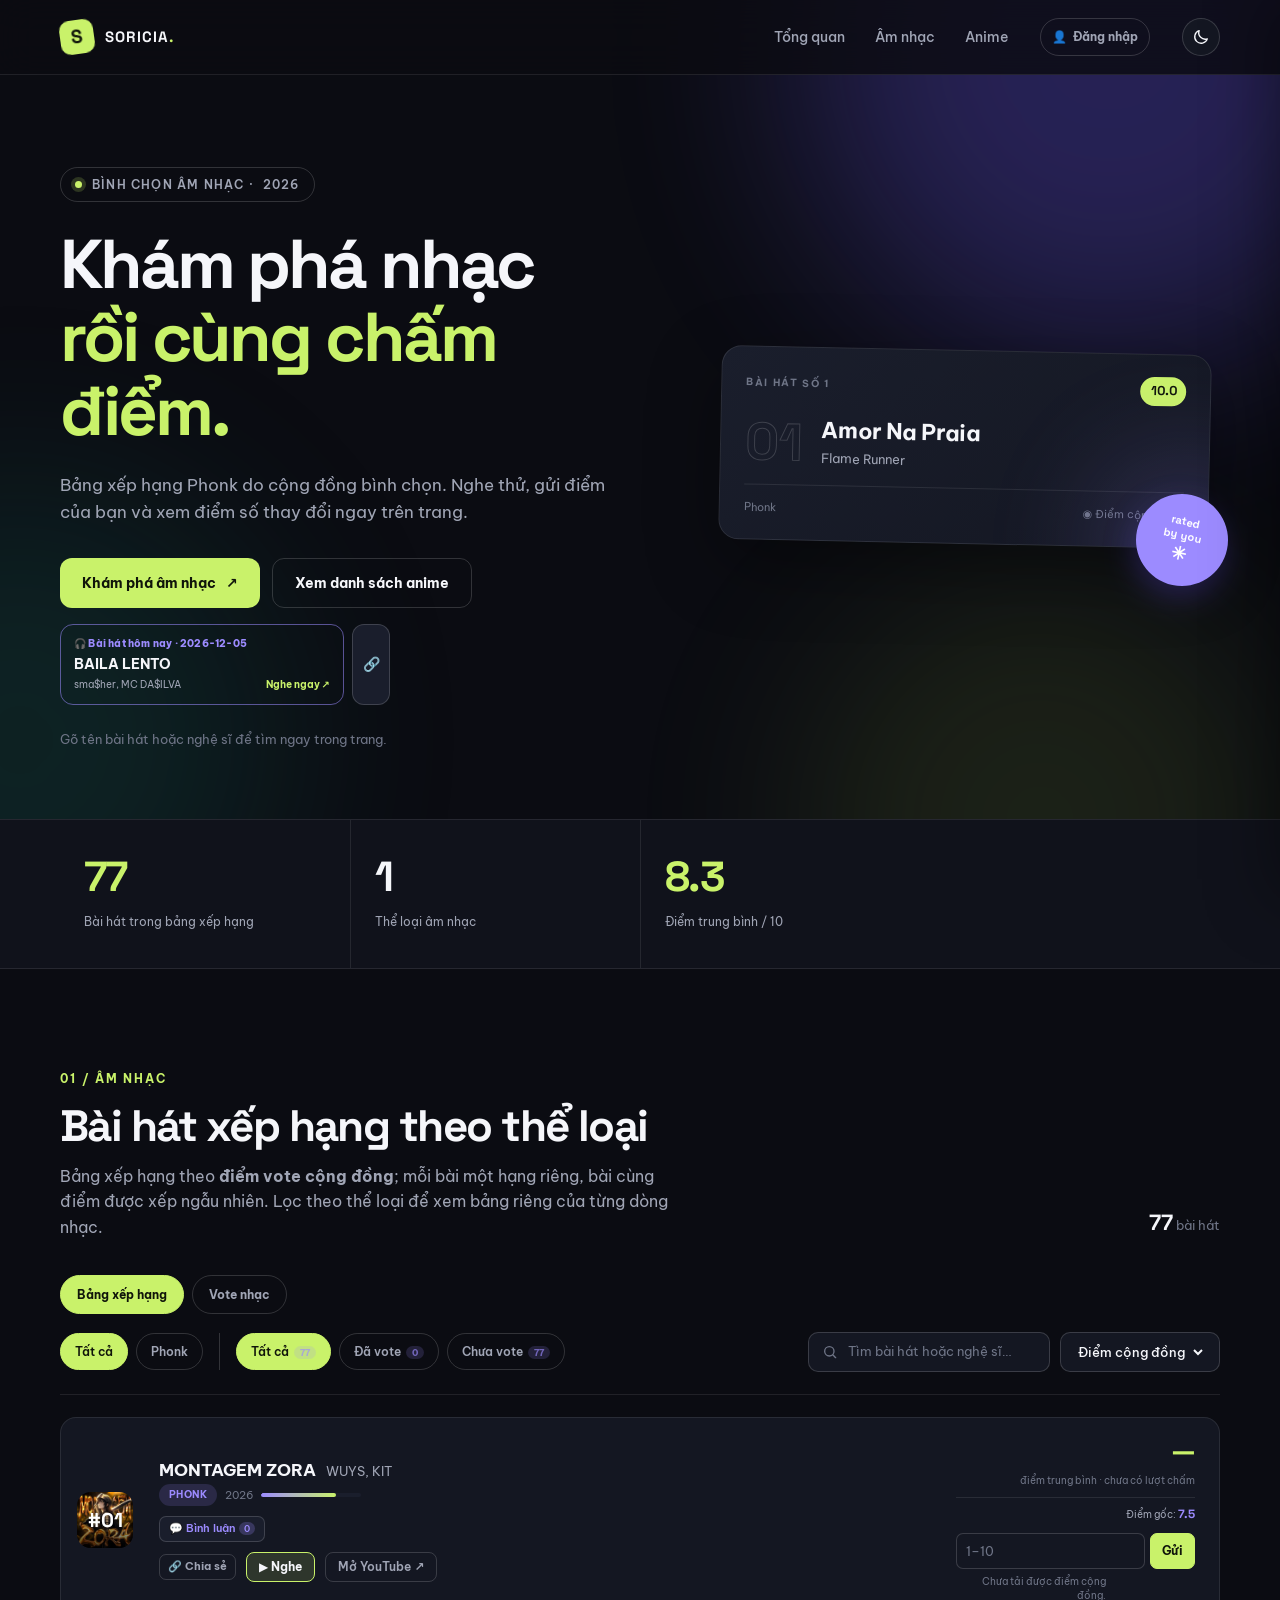
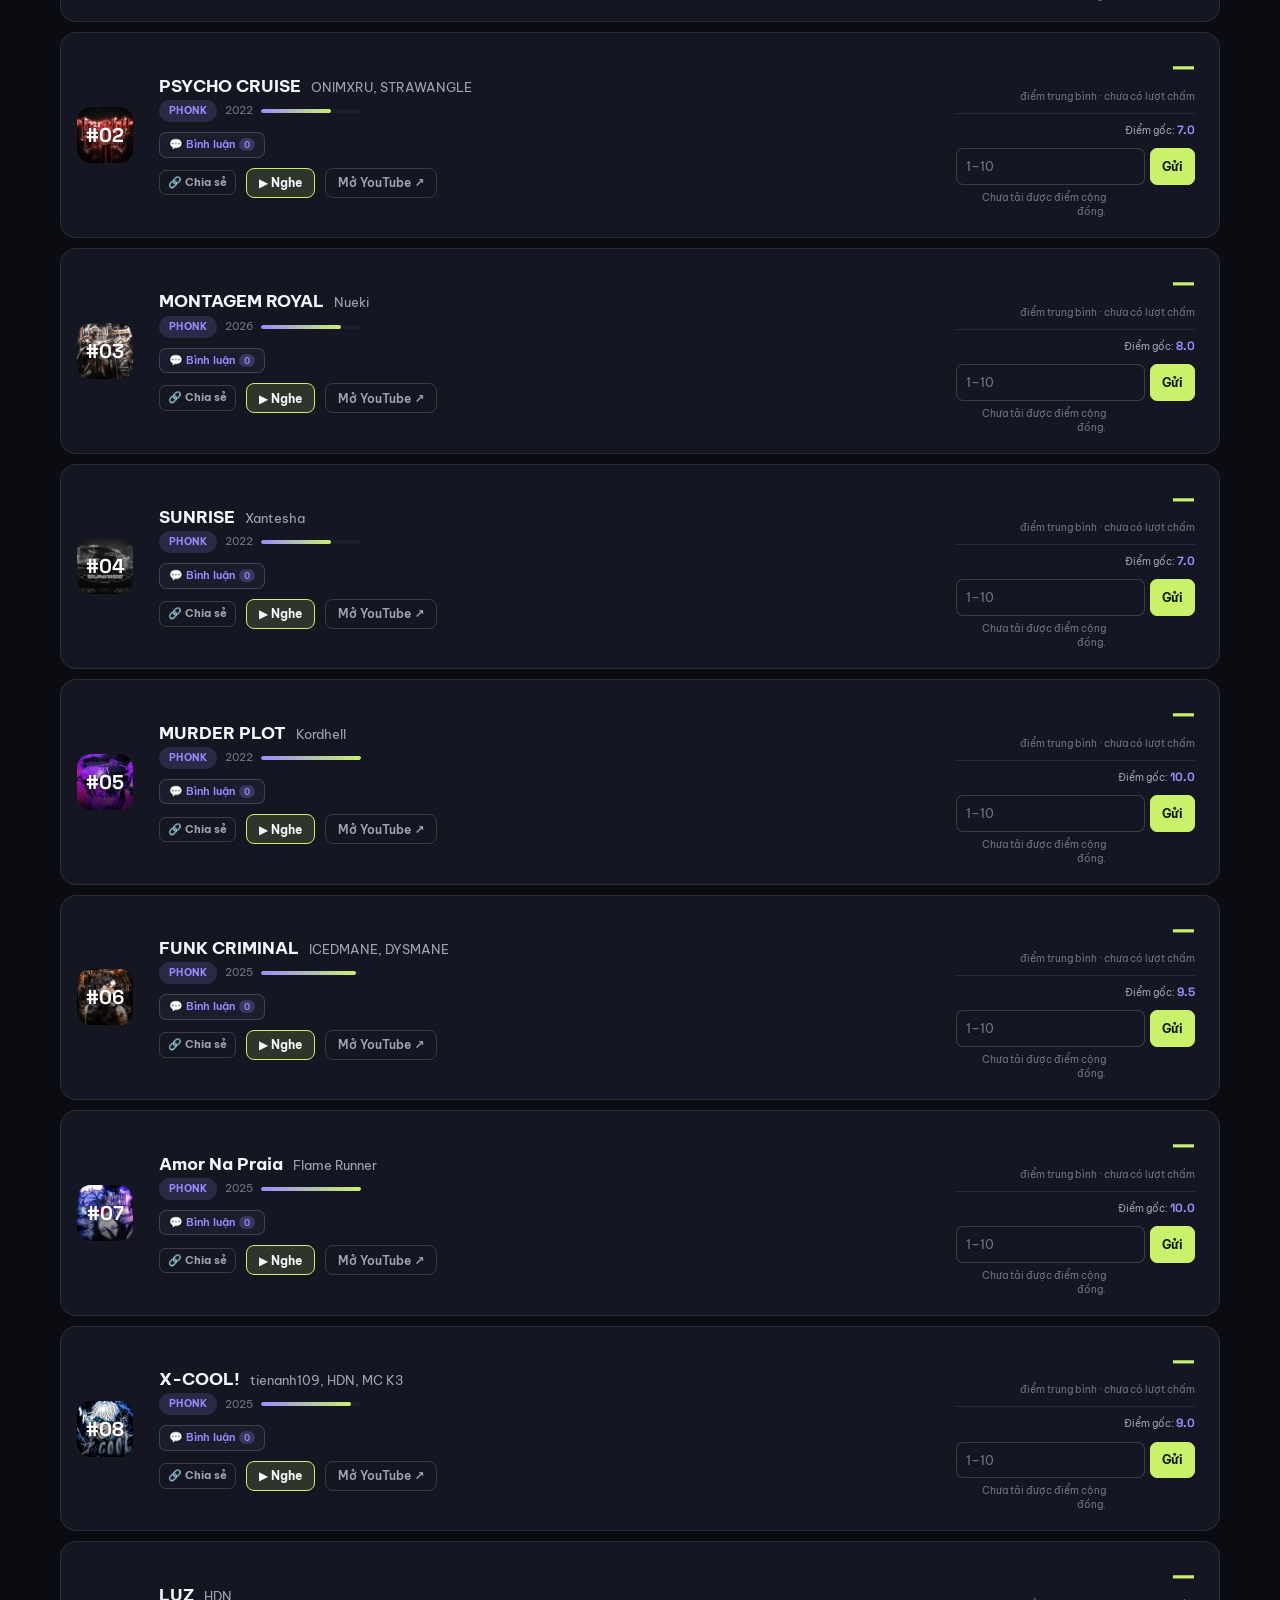
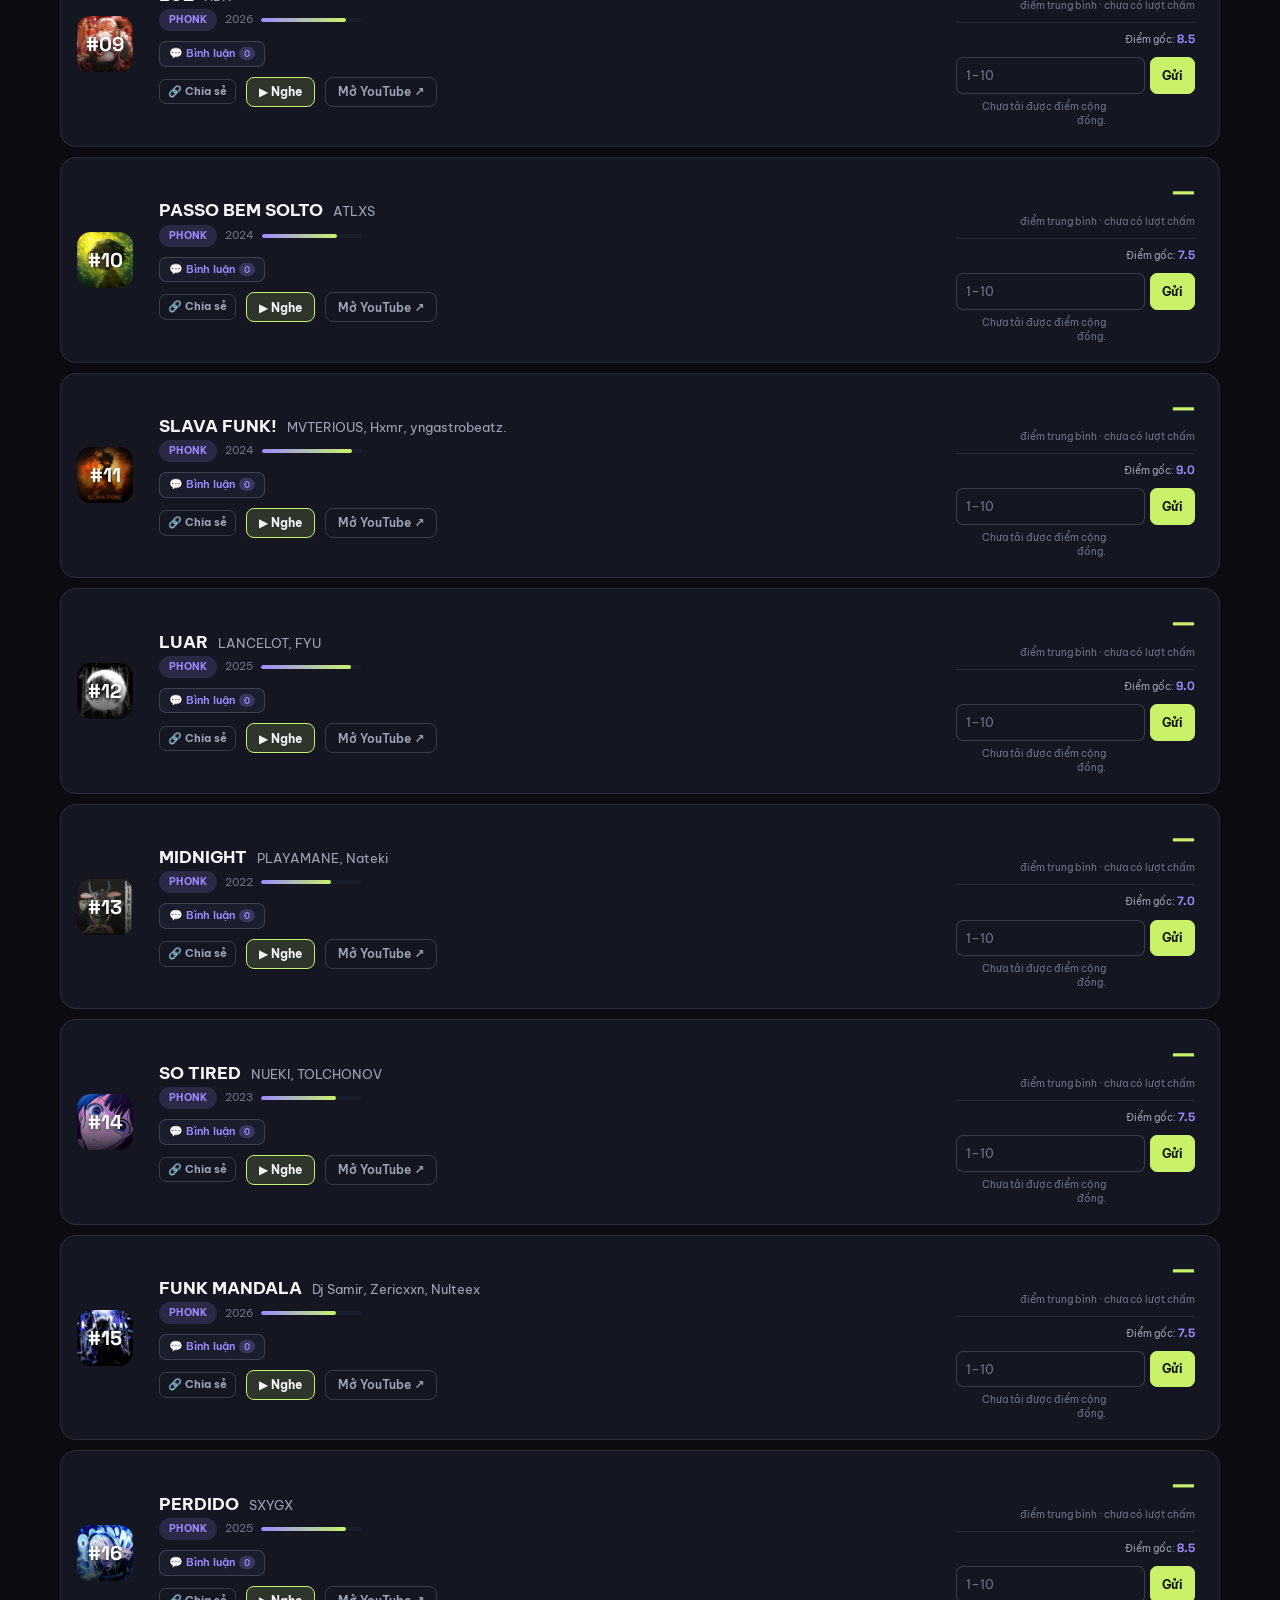
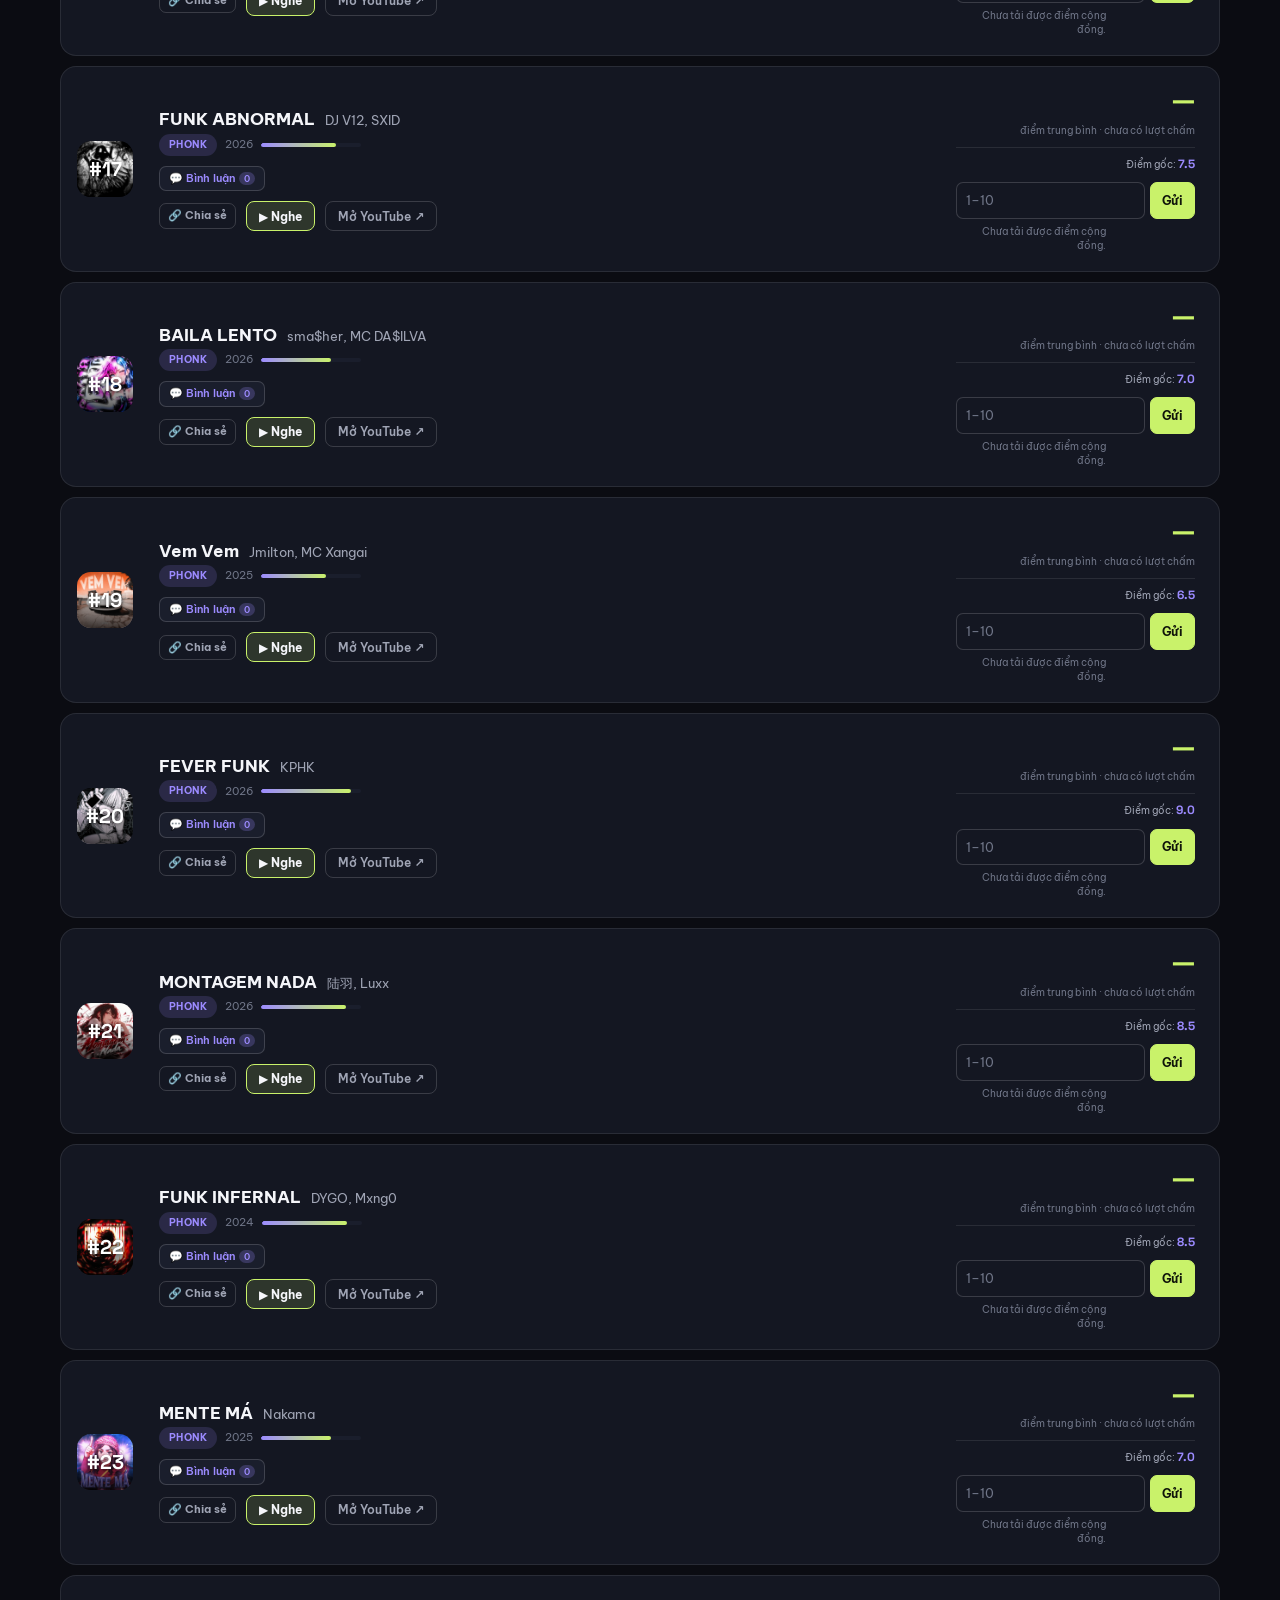
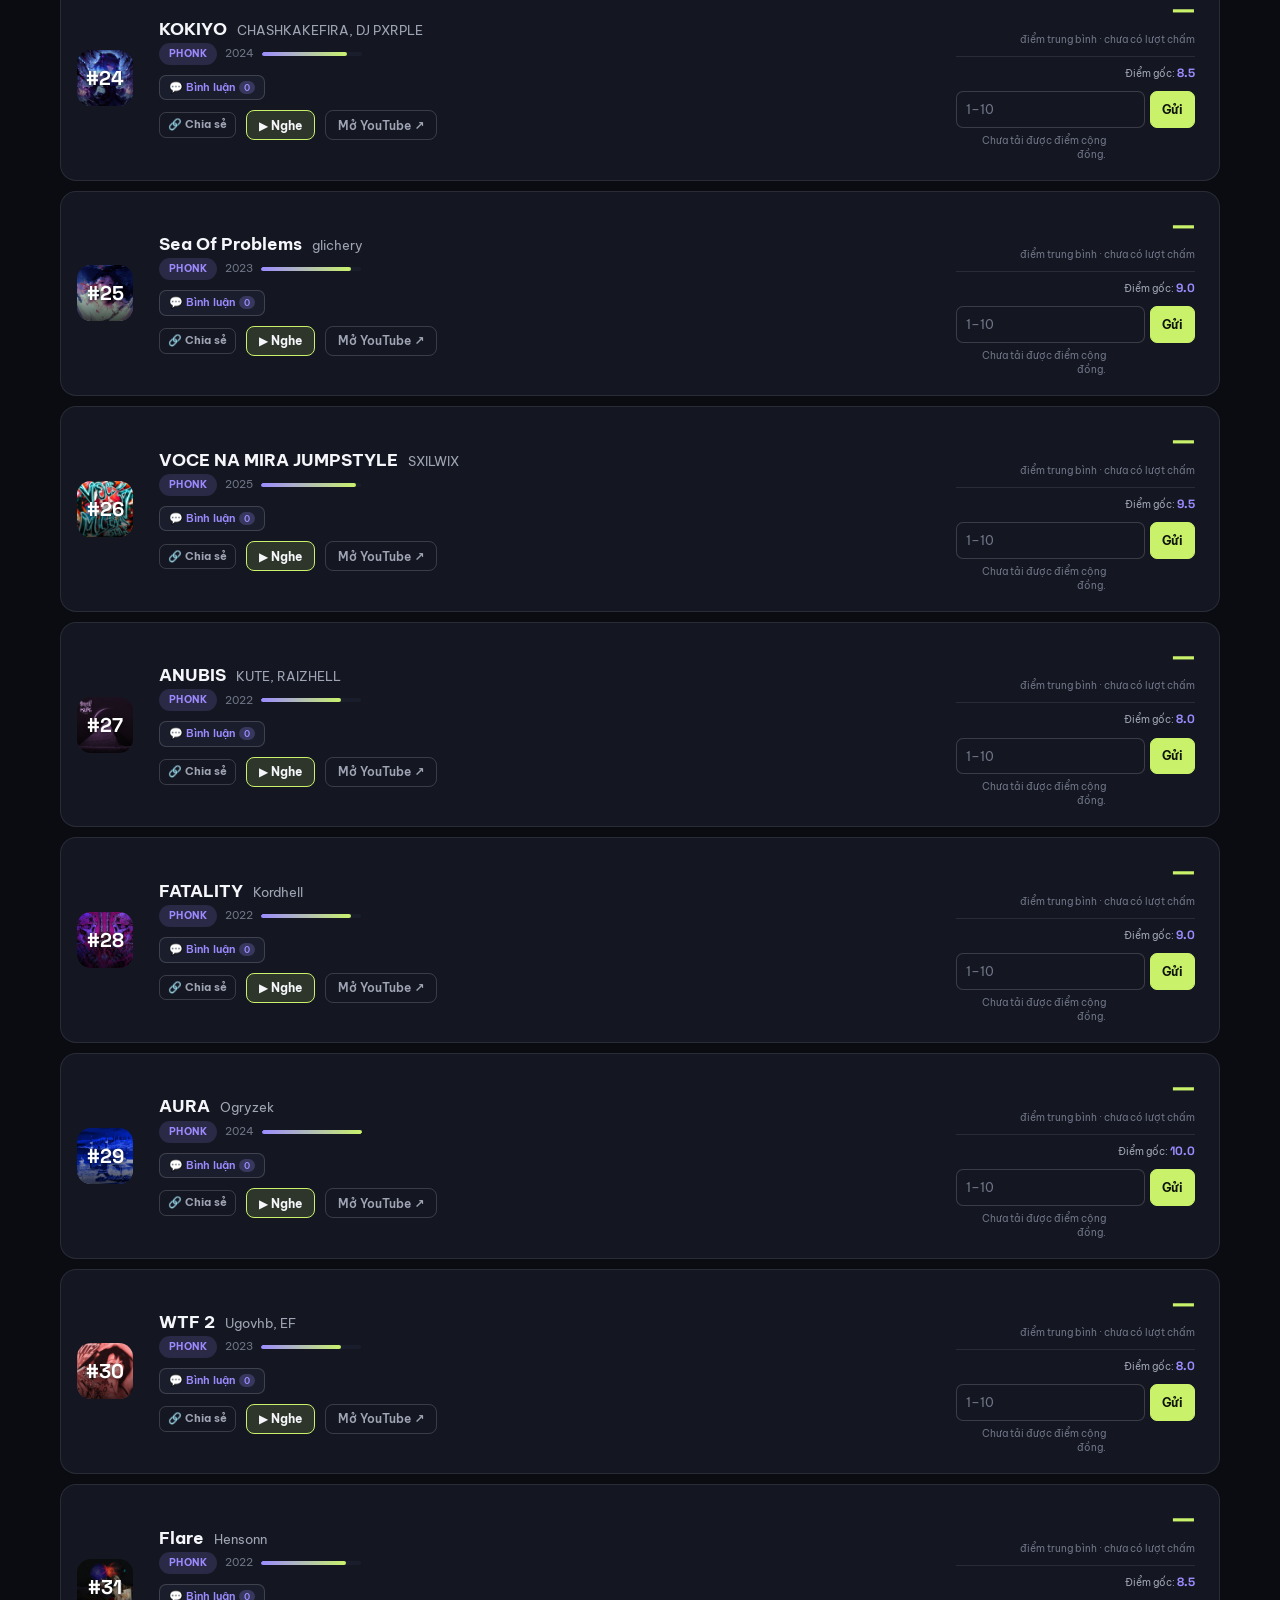
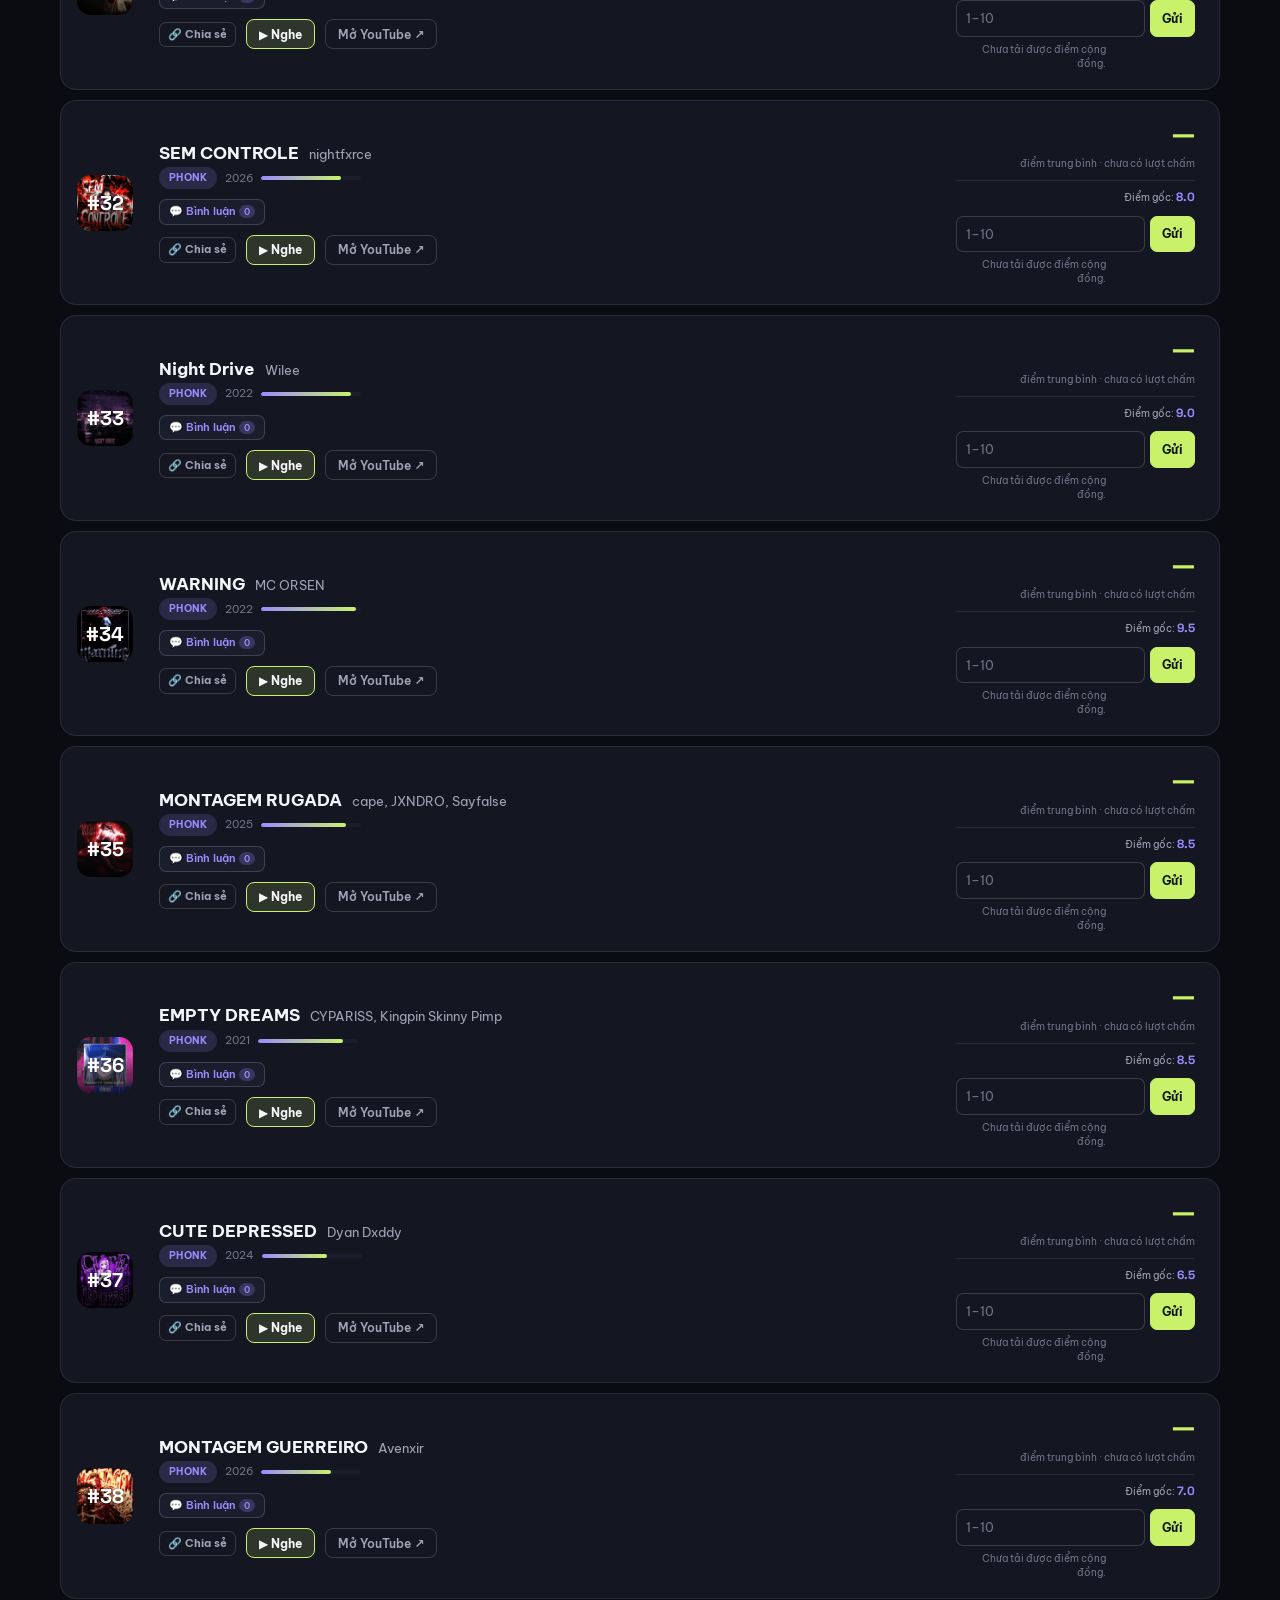
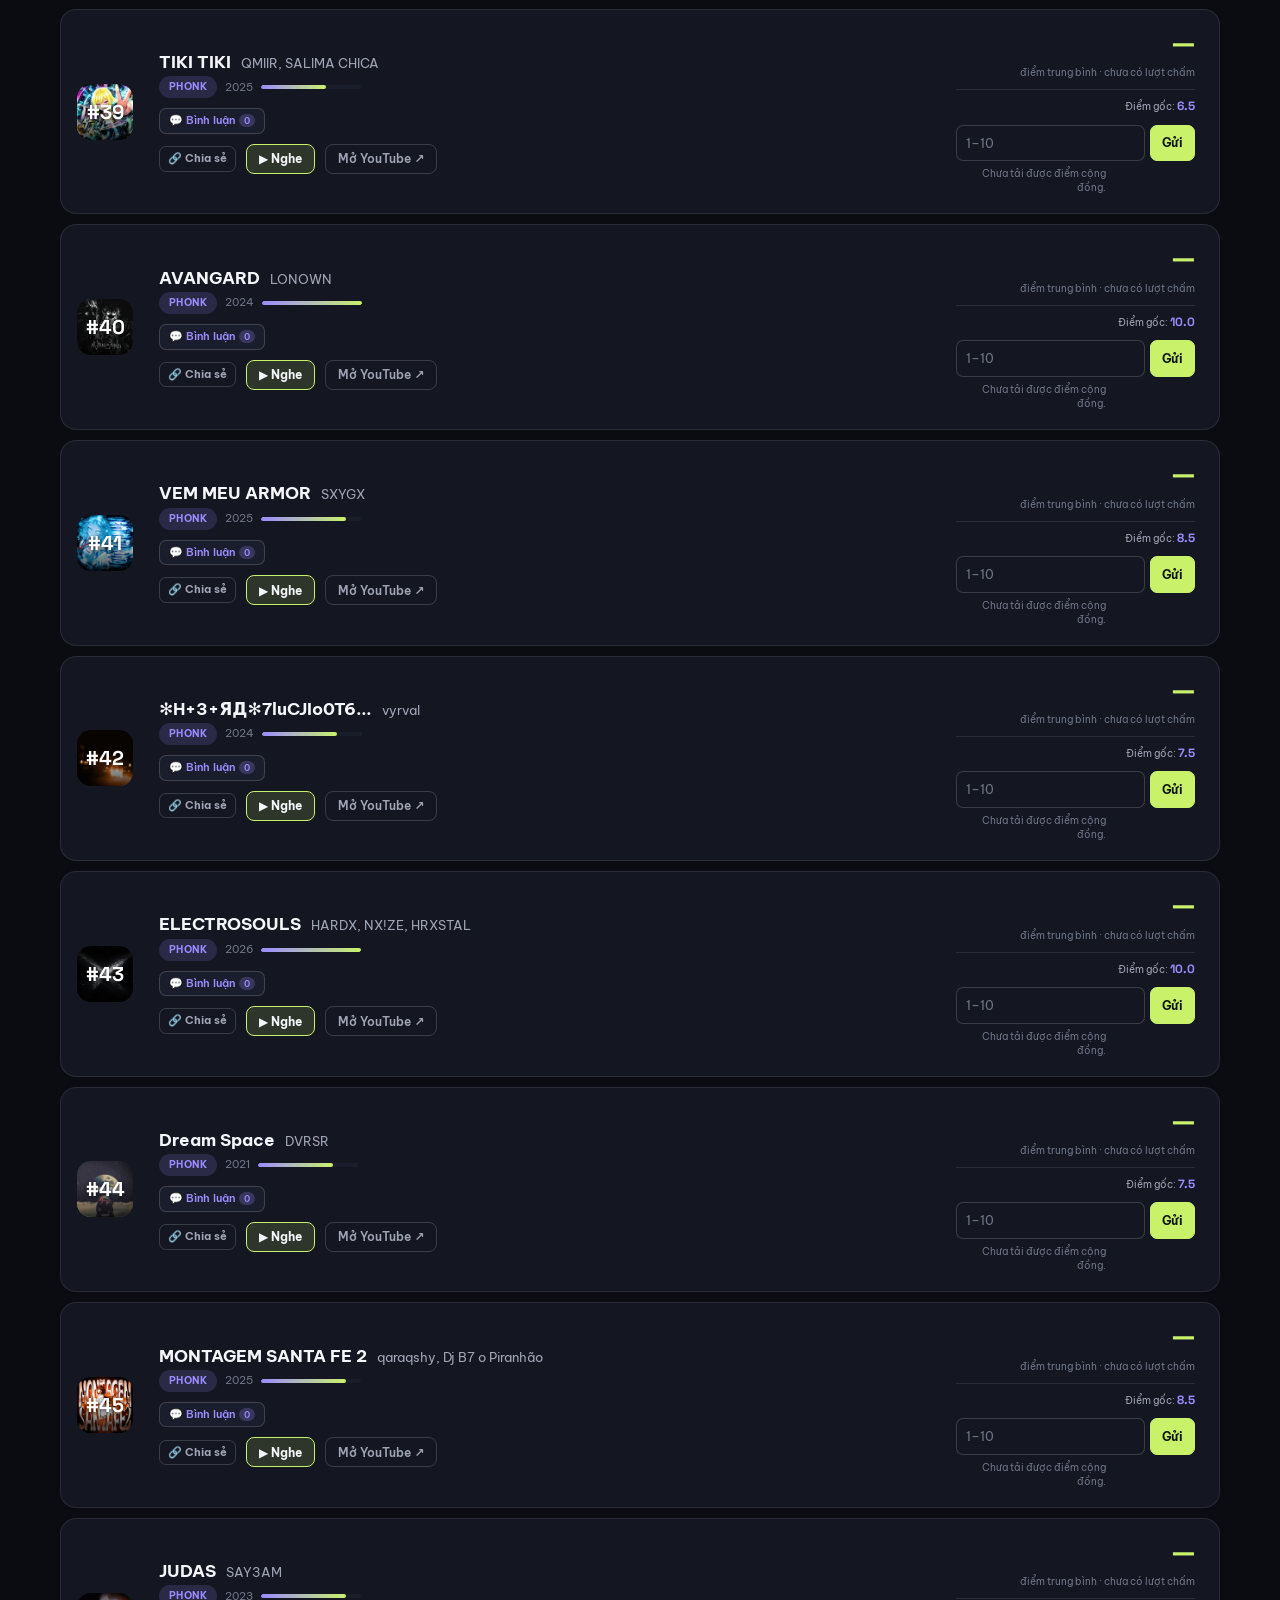
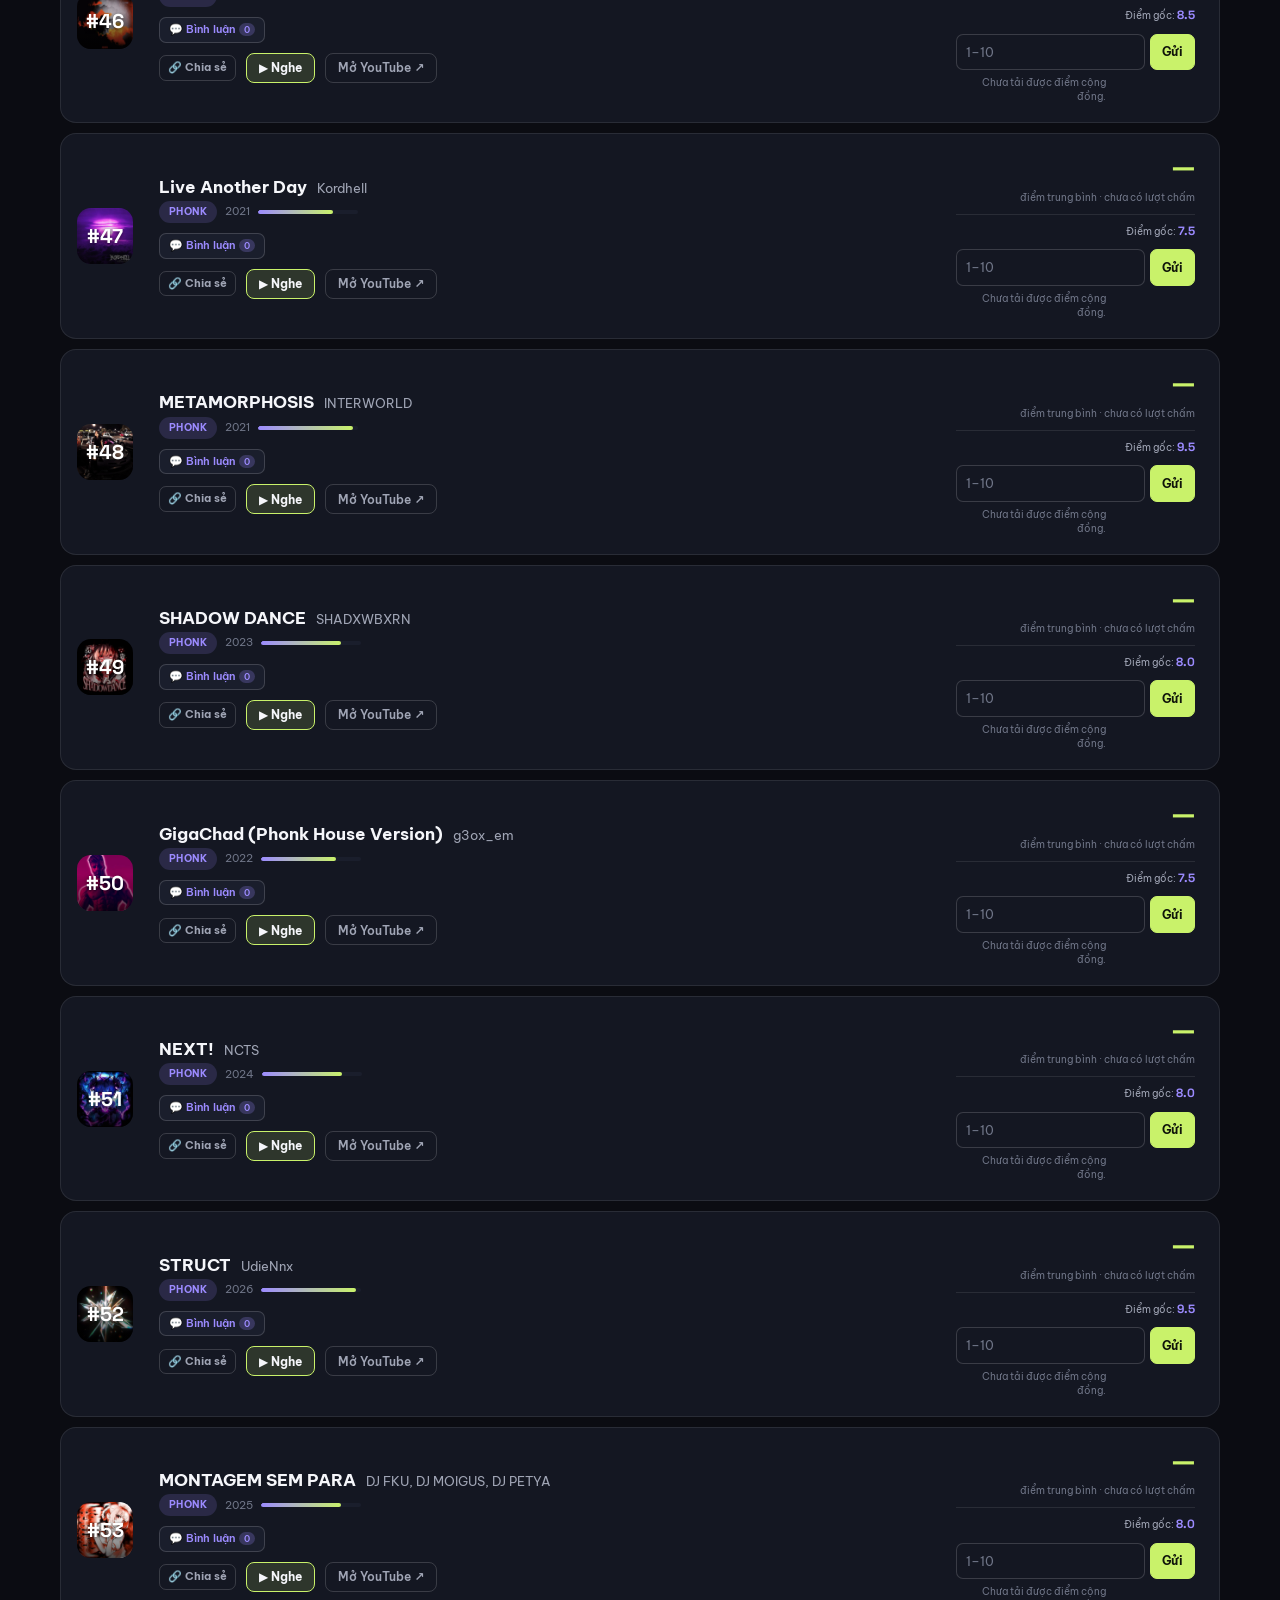
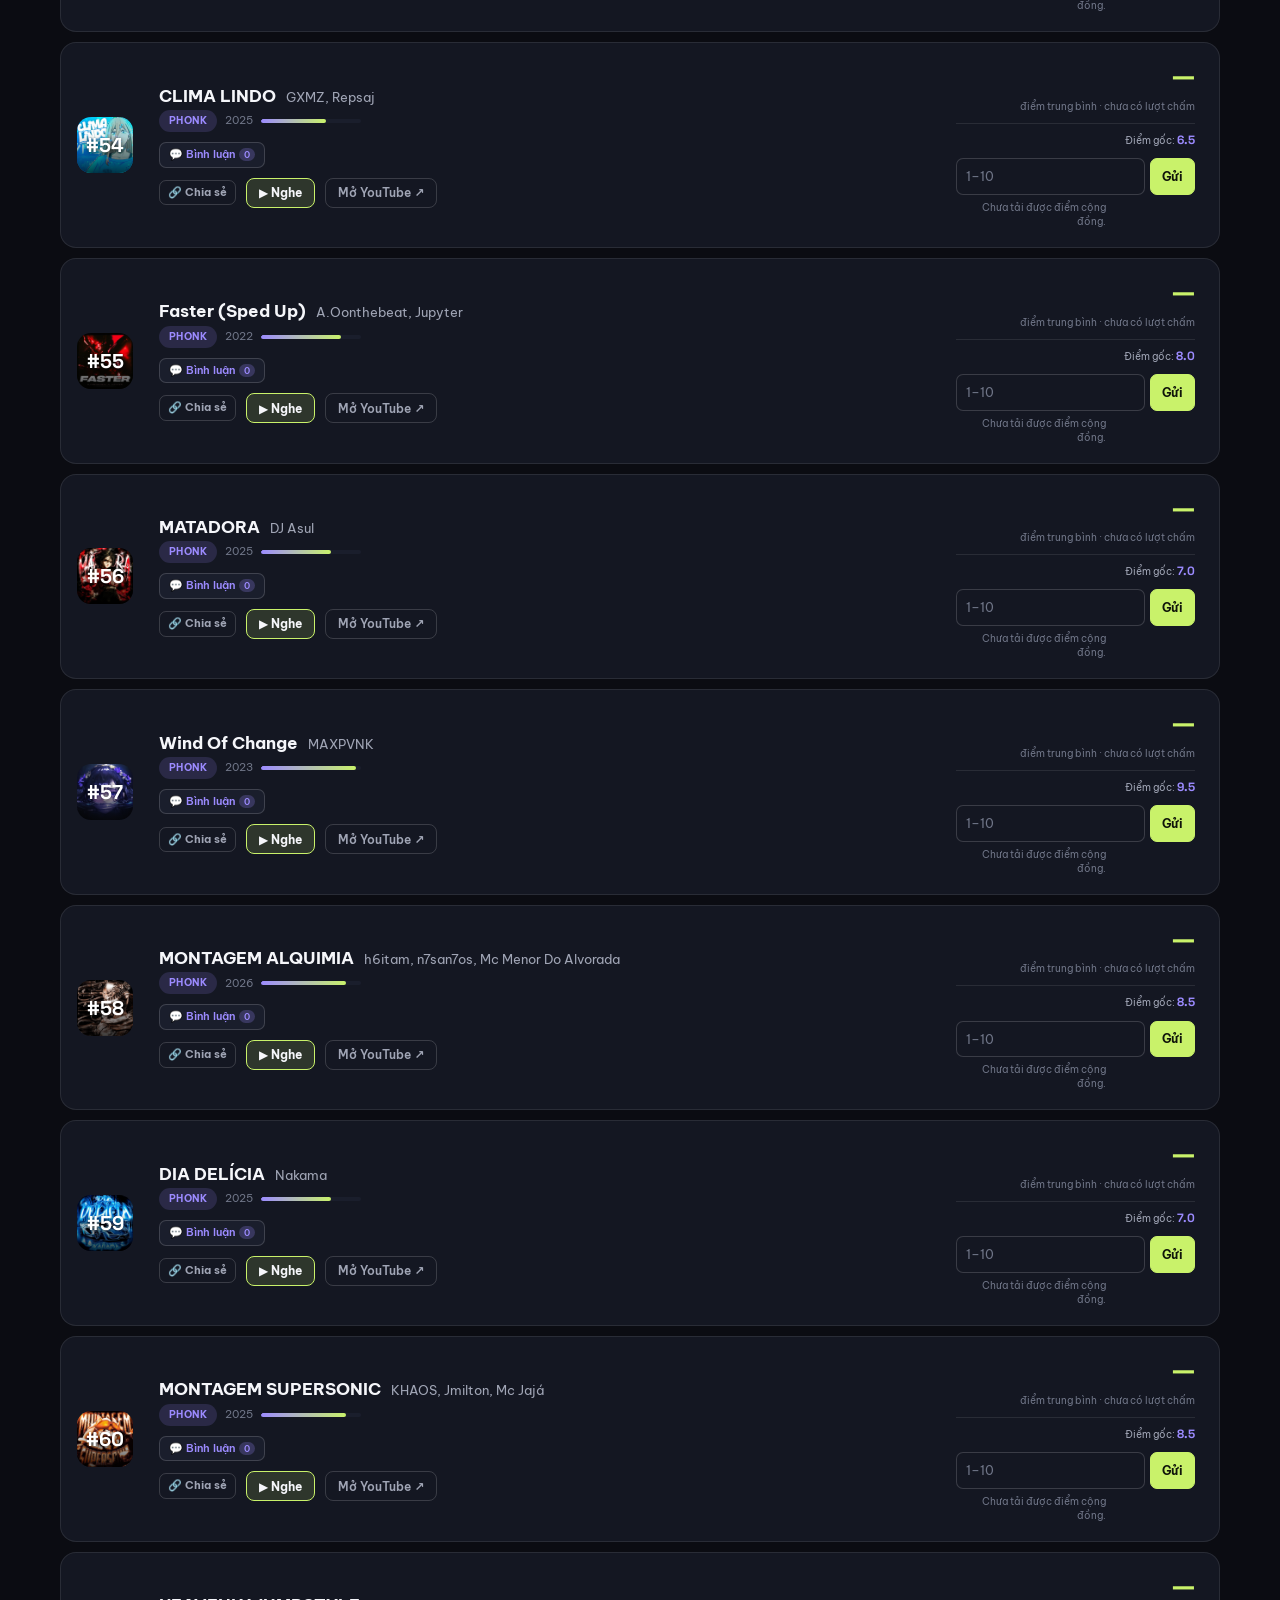
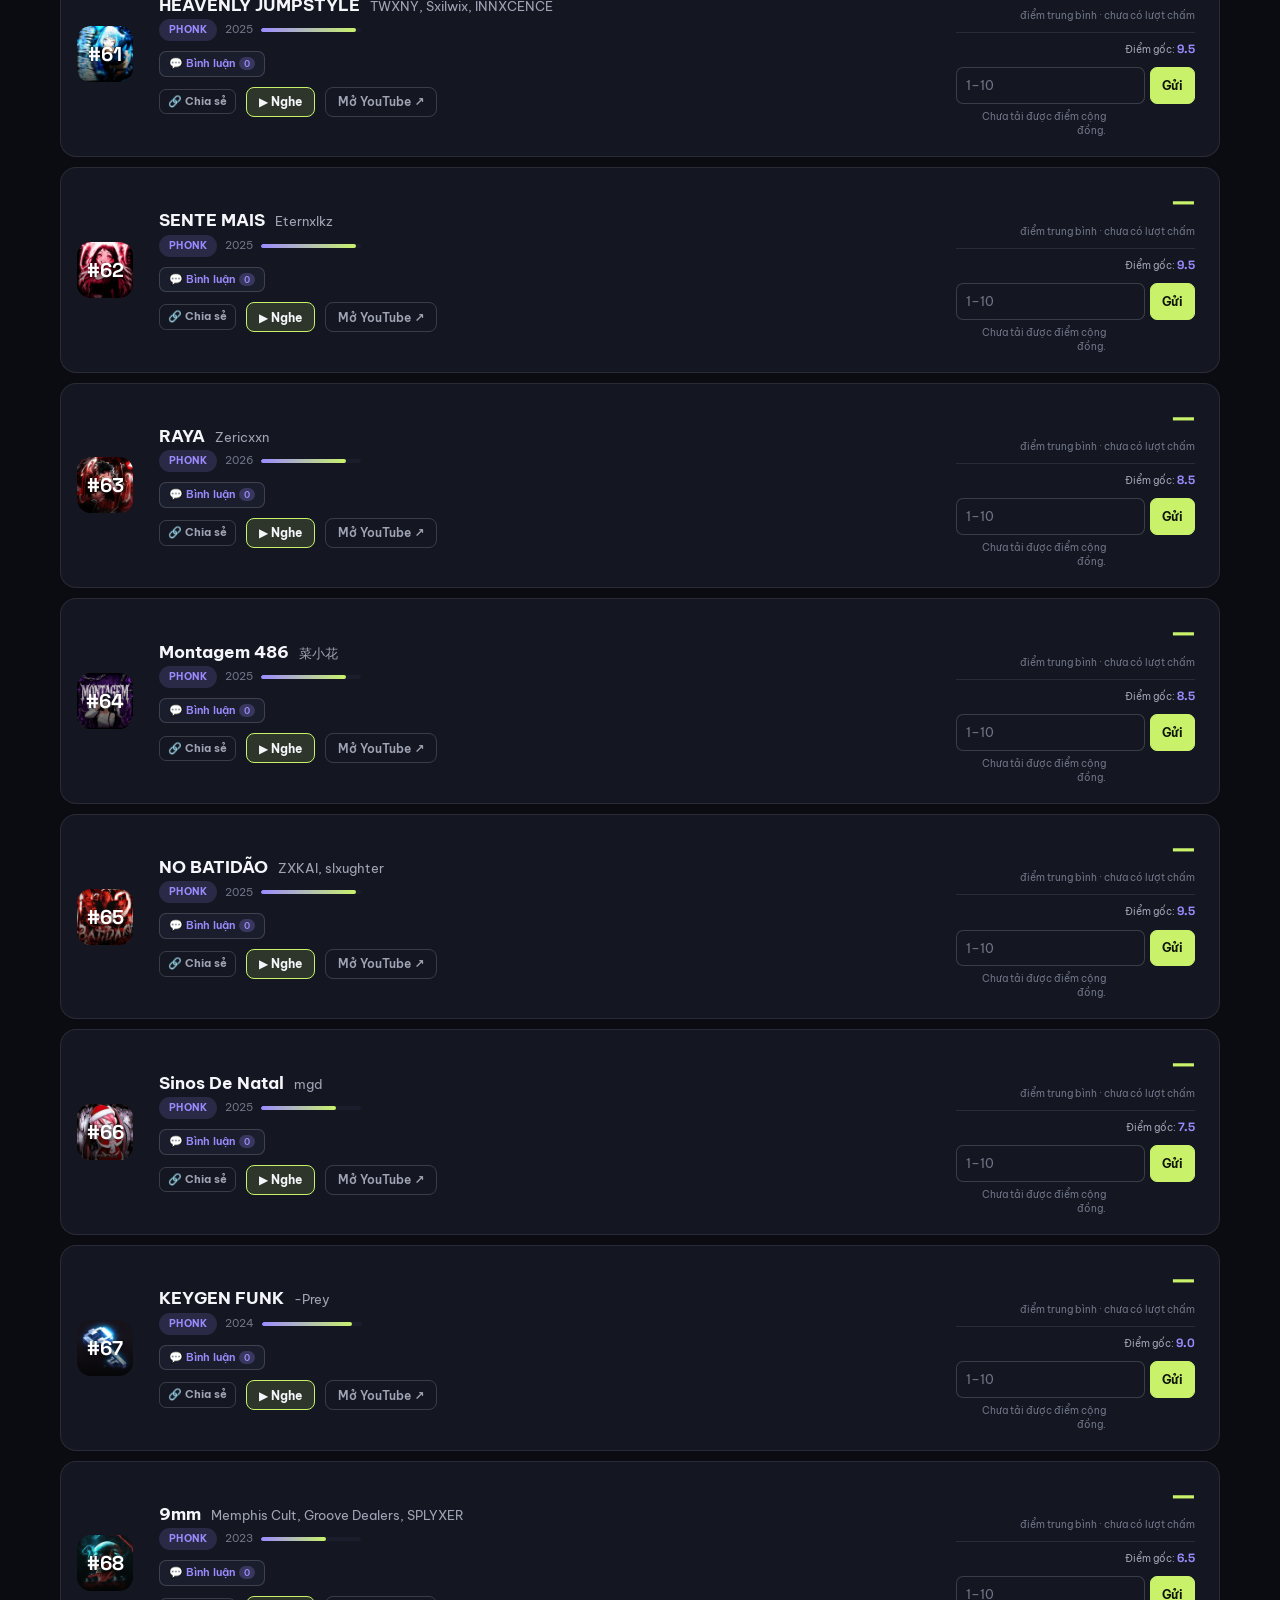
==== index.html @ fca23a50 "Thêm hiệu ứng chuyển động nhẹ cho web Co-authored-by: arena-agent <297053741+arena-agent@users.norep" ====
<!doctype html>
<html lang="vi" data-theme="dark">
<head>
  <meta charset="utf-8">
  <meta name="viewport" content="width=device-width, initial-scale=1">
  <meta name="description" content="Bảng xếp hạng nhạc và bình chọn cộng đồng của Soricia.">
  <meta name="theme-color" content="#0b0c12">
  <title>Soricia — Khám phá & chấm điểm nhạc</title>
  <link rel="icon" type="image/svg+xml" href="assets/favicon.svg?v=54">
  <link rel="preconnect" href="https://fonts.googleapis.com">
  <link rel="preconnect" href="https://fonts.gstatic.com" crossorigin>
  <link href="https://fonts.googleapis.com/css2?family=Be+Vietnam+Pro:wght@400;500;600;700;800&family=Space+Grotesk:wght@500;600;700&display=swap" rel="stylesheet">
  <link rel="stylesheet" href="assets/css/style.css?v=54">
  <script src="data/data.js?v=54"></script>
  <script src="data/config.js?v=54"></script>
  <script src="assets/js/app.js?v=54" defer></script>
</head>
<body data-page="music">
  <a class="skip-link" href="#main">Chuyển đến nội dung</a>
  <div class="ambient" aria-hidden="true"><span></span><span></span><span></span></div>

  <header class="site-header">
    <div class="container header-inner">
      <a class="brand" href="#top" aria-label="Soricia — về đầu trang">
        <span class="brand-mark" aria-hidden="true">S</span>
        <span class="brand-name">SORICIA<span class="brand-dot">.</span></span>
      </a>
            <nav class="main-nav" aria-label="Điều hướng chính">
        <a href="#overview">Tổng quan</a>
        <a href="index.html" aria-current="page">Âm nhạc</a>
        <a href="anime.html">Anime</a>
      </nav>
      <button class="account-btn" id="account-btn" type="button" aria-haspopup="dialog" aria-controls="account-modal">
        <span aria-hidden="true">👤</span><span id="account-label">Đăng nhập</span>
      </button>
      <button class="theme-toggle" id="theme-toggle" type="button" aria-label="Đổi giao diện sáng/tối" title="Đổi giao diện">
        <svg class="icon-moon" viewBox="0 0 24 24" aria-hidden="true"><path d="M20.4 14.5A8.6 8.6 0 0 1 9.5 3.6 8.6 8.6 0 1 0 20.4 14.5Z"/></svg>
        <svg class="icon-sun" viewBox="0 0 24 24" aria-hidden="true"><circle cx="12" cy="12" r="4.2"/><path d="M12 2v2.4M12 19.6V22M4.9 4.9l1.7 1.7M17.4 17.4l1.7 1.7M2 12h2.4M19.6 12H22M4.9 19.1l1.7-1.7M17.4 6.6l1.7-1.7"/></svg>
      </button>
      <button class="manage-btn" id="manage-btn" type="button" aria-haspopup="dialog" aria-controls="admin-panel">
        <svg viewBox="0 0 24 24" aria-hidden="true"><path d="M12 20h9M16.5 3.5a2.1 2.1 0 0 1 3 3L7 19l-4 1 1-4Z"/></svg>
        <span>Quản lý</span>
      </button>
    </div>
  </header>

  <main id="main">
    <section class="hero" id="top">
      <div class="container hero-grid">
        <div class="hero-copy">
          <p class="eyebrow"><span class="pulse" aria-hidden="true"></span> Bình chọn âm nhạc · <span id="hero-year">2026</span></p>
          <h1>Khám phá nhạc<br><em>rồi cùng chấm điểm.</em></h1>
          <p class="hero-lead">Bảng xếp hạng Phonk do cộng đồng bình chọn. Nghe thử, gửi điểm của bạn và xem điểm số thay đổi ngay trên trang.</p>
          <div class="hero-actions">
            <a class="btn btn-primary" href="#music">Khám phá âm nhạc <span aria-hidden="true">↗</span></a>
            <a class="btn btn-ghost" href="anime.html">Xem danh sách anime</a>
          </div>
          <div class="daily-box" id="daily-box" hidden>
            <button class="daily-pick" id="daily-pick" type="button">
              <span class="daily-pick-label">🎧 Bài hát hôm nay · <span id="daily-date"></span></span>
              <strong class="daily-pick-title" id="daily-title">Đang chọn…</strong>
              <span class="daily-pick-foot"><span id="daily-artist"></span><b>Nghe ngay ↗</b></span>
            </button>
            <button class="daily-share" id="daily-share" type="button" aria-label="Chia sẻ bài hát hôm nay">🔗</button>
          </div>
          <p class="hero-hint">Gõ tên bài hát hoặc nghệ sĩ để tìm ngay trong trang.</p>
        </div>
        <div class="hero-showcase" aria-label="Bài hát điểm cao nhất">
          <article class="showcase-card showcase-music">
            <div class="showcase-top"><span class="tag">BÀI HÁT SỐ 1</span><span class="score-pill" id="hero-song-score">—</span></div>
            <div class="showcase-body"><span class="showcase-index">01</span><div><h2 id="hero-song-title">Đang tải…</h2><p id="hero-song-artist"></p></div></div>
            <div class="showcase-foot"><span id="hero-song-genre"></span><span>◉ Điểm cộng đồng</span></div>
          </article>
          <div class="showcase-sticker" aria-hidden="true">rated<br>by you<span>✳</span></div>
        </div>
      </div>
    </section>

    <section class="stats-section" id="overview" aria-label="Tổng quan âm nhạc">
      <div class="container stats-grid">
        <div class="stat"><strong data-stat="songs">0</strong><span>Bài hát trong bảng xếp hạng</span></div>
        <div class="stat"><strong data-stat="genres">0</strong><span>Thể loại âm nhạc</span></div>
        <div class="stat" data-score-stat><strong data-stat="avg">0</strong><span>Điểm trung bình / 10</span></div>
      </div>
    </section>

    <section class="section" id="music">
      <div class="container">
        <div class="section-head reveal">
          <div>
            <p class="section-kicker">01 / Âm nhạc</p>
            <h2 id="music-title">Bài hát xếp hạng theo thể loại</h2>
            <p class="section-desc" id="music-desc-rank">Bảng xếp hạng theo <strong>điểm vote cộng đồng</strong>; mỗi bài một hạng riêng, bài cùng điểm được xếp ngẫu nhiên. Lọc theo thể loại để xem bảng riêng của từng dòng nhạc.</p>
            <p class="section-desc vote-desc" id="music-desc-vote" hidden>Chấm điểm 1–10 cho từng bài. Điểm cộng đồng và điểm gốc chỉ hiện sau khi bạn gửi phiếu.</p>
          </div>
          <div class="section-side">
            <p class="section-count"><span id="music-count">0</span> bài hát</p>
            <button class="btn-add" type="button" data-open-editor="song">+ Thêm bài hát</button>
          </div>
        </div>

        <div class="view-tabs" id="music-tabs" role="tablist" aria-label="Chế độ xem bài hát">
          <button class="view-tab is-active" type="button" data-view="rank" role="tab" aria-selected="true">Bảng xếp hạng</button>
          <button class="view-tab" type="button" data-view="vote" role="tab" aria-selected="false">Vote nhạc</button>
        </div>

        <div class="vote-progress" id="music-progress" hidden>
          <div class="vote-progress-head"><span>Tiến độ bình chọn của bạn</span><strong id="music-progress-label">0 / 0 bài</strong></div>
          <div class="vote-progress-track" role="progressbar" aria-label="Tiến độ bình chọn bài hát"><span id="music-progress-bar"></span></div>
        </div>

        <div class="toolbar reveal">
          <div class="filter-groups">
            <div class="chips" id="music-filters" role="group" aria-label="Lọc bài hát theo thể loại"></div>
            <div class="chips vote-filters" id="music-vote-filters" role="group" aria-label="Lọc bài hát theo trạng thái vote"></div>
          </div>
          <div class="toolbar-right">
            <label class="search"><svg viewBox="0 0 24 24" aria-hidden="true"><circle cx="11" cy="11" r="7"/><path d="m16.5 16.5 4 4"/></svg><span class="sr-only">Tìm bài hát</span><input type="search" id="music-search" placeholder="Tìm bài hát hoặc nghệ sĩ…" autocomplete="off"></label>
            <label class="select-wrap"><span class="sr-only">Sắp xếp bài hát</span><select id="music-sort"><option value="community" data-score-sort>Điểm cộng đồng</option><option value="score" data-score-sort>Điểm gốc</option><option value="rank">Thứ hạng có sẵn</option><option value="title">Tên A–Z</option><option value="year">Năm mới nhất</option><option value="new">Mới thêm</option></select></label>
          </div>
        </div>
        <ol class="song-list" id="music-list" aria-live="polite"></ol>
        <p class="empty-state" id="music-empty" hidden>Không tìm thấy bài hát phù hợp. Thử đổi từ khoá hoặc thể loại nhé.</p>
      </div>
    </section>

  </main>

  <div class="panel-backdrop" id="panel-backdrop" hidden></div>
  <aside class="admin-panel" id="admin-panel" role="dialog" aria-modal="true" aria-labelledby="panel-title" aria-hidden="true">
    <div class="panel-head">
      <div><p class="section-kicker">Chỉnh trang</p><h2 id="panel-title">Quản lý danh sách</h2></div>
      <button class="panel-close" id="panel-close" type="button" aria-label="Đóng bảng quản lý">×</button>
    </div>

    <div class="panel-tabs" role="tablist" aria-label="Chọn loại dữ liệu">
      <button class="panel-tab is-active" type="button" data-tab="song" role="tab" aria-selected="true">Bài hát</button>
      <button class="panel-tab" type="button" data-tab="anime" role="tab" aria-selected="false">Anime</button>
      <button class="panel-tab" type="button" data-tab="data" role="tab" aria-selected="false">Dữ liệu</button>
    </div>

    <div class="panel-body">
      <div class="auth-box" id="auth-box" hidden>
        <p class="data-intro">Đăng nhập chủ web để đăng thay đổi lên Firebase — mọi người thấy ngay, không cần sửa file.</p>
        <div class="field"><label for="auth-email">Email chủ web</label><input id="auth-email" type="email" autocomplete="username" placeholder="owner@example.com"></div>
        <div class="field"><label for="auth-password">Mật khẩu</label><input id="auth-password" type="password" autocomplete="current-password" placeholder="••••••••"></div>
        <p class="form-status" id="auth-status" hidden></p>
        <button class="btn btn-primary" id="auth-signin" type="button">Đăng nhập chủ web</button>
        <button class="btn btn-ghost" id="auth-signout" type="button" hidden>Đăng xuất</button>
        <button class="btn btn-ghost" id="auth-publish" type="button" hidden>Đăng danh sách hiện tại lên web</button>
      </div>

      <datalist id="genre-options"></datalist>

      <form class="editor-form" id="song-form" novalidate>
        <input type="hidden" id="song-edit-id">
        <div class="field"><label for="song-title">Tên bài <span>*</span></label><input id="song-title" required maxlength="120" placeholder="Amor Na Praia"></div>
        <div class="field"><label for="song-artist">Nghệ sĩ <span>*</span></label><input id="song-artist" required maxlength="120" placeholder="Flame Runner"></div>
        <div class="field-row">
          <div class="field"><label for="song-genre">Thể loại <span>*</span></label><input id="song-genre" required list="genre-options" maxlength="40" placeholder="Phonk"></div>
          <div class="field field-small"><label for="song-score">Điểm /10</label><input id="song-score" type="number" min="0" max="10" step="0.1" placeholder="— (chưa chấm)" inputmode="decimal"></div>
        </div>
        <div class="field"><label for="song-year">Năm phát hành</label><input id="song-year" type="number" min="1900" max="2100" placeholder="2025" inputmode="numeric"></div>
        <div class="field"><label for="song-youtube">Link YouTube (để nút Nghe)</label><input id="song-youtube" placeholder="https://youtu.be/... hoặc ID video" maxlength="200"></div>
        <div class="field"><label for="song-note">Giới thiệu ngắn</label><textarea id="song-note" rows="3" maxlength="300" placeholder="Giới thiệu về bài hát…"></textarea></div>
        <div class="field">
          <label>Ảnh bìa</label>
          <div class="image-drop">
            <img id="song-image-preview" alt="" hidden>
            <span class="image-placeholder" id="song-image-placeholder">Chọn ảnh để tải lên</span>
            <input type="file" id="song-image" accept="image/*" aria-label="Chọn ảnh bìa bài hát">
          </div>
          <button class="remove-image" type="button" id="song-remove-image" hidden>Xoá ảnh</button>
        </div>
        <p class="form-status" id="song-form-status" hidden></p>
        <button class="btn btn-primary form-submit" id="song-submit" type="submit">Thêm bài hát</button>
      </form>

      <form class="editor-form" id="anime-form" novalidate hidden>
        <input type="hidden" id="anime-edit-id">
        <div class="field"><label for="anime-title">Tên anime <span>*</span></label><input id="anime-title" required maxlength="120" placeholder="Violet Evergarden"></div>
        <div class="field"><label for="anime-alt">Tên phụ</label><input id="anime-alt" maxlength="120" placeholder="Kimi no Na wa"></div>
        <div class="field-row">
          <div class="field"><label for="anime-genre">Thể loại <span>*</span> <small>(chia bằng dấu phẩy)</small></label><input id="anime-genre" required list="genre-options" maxlength="120" placeholder="Action, Drama, Mecha"></div>
          <div class="field field-small"><label for="anime-score">Điểm /10</label><input id="anime-score" type="number" min="0" max="10" step="0.1" placeholder="— (chưa chấm)" inputmode="decimal"></div>
        </div>
        <div class="field-row">
          <div class="field"><label for="anime-year">Năm</label><input id="anime-year" type="number" min="1900" max="2100" placeholder="2018" inputmode="numeric"></div>
          <div class="field"><label for="anime-episodes">Số tập</label><input id="anime-episodes" type="number" min="1" max="2000" placeholder="13" inputmode="numeric"></div>
        </div>
        <div class="field"><label for="anime-status">Trạng thái</label><select id="anime-status"><option>Chưa xem</option><option>Đang xem</option><option>Đã xem</option></select></div>
        <div class="field"><label for="anime-note">Giới thiệu ngắn</label><textarea id="anime-note" rows="3" maxlength="300" placeholder="Giới thiệu về anime…"></textarea></div>
        <div class="field">
          <label>Ảnh poster</label>
          <div class="image-drop">
            <img id="anime-image-preview" alt="" hidden>
            <span class="image-placeholder" id="anime-image-placeholder">Chọn ảnh để tải lên</span>
            <input type="file" id="anime-image" accept="image/*" aria-label="Chọn ảnh poster anime">
          </div>
          <button class="btn btn-ghost" type="button" id="anime-find-poster">✦ Tìm poster gợi ý</button>
          <button class="remove-image" type="button" id="anime-remove-image" hidden>Xoá ảnh</button>
        </div>
        <button class="btn btn-primary form-submit" id="anime-submit" type="submit">Thêm anime</button>
      </form>

      <div class="data-tools" id="data-tools" hidden>
        <p class="data-intro">Dữ liệu đang lưu trong <strong>trình duyệt của bạn</strong>. Xuất file để sao lưu, chuyển sang thiết khác, hoặc đưa lên GitHub.</p>
        <button class="btn btn-ghost" id="export-json" type="button">Tải file JSON (sao lưu)</button>
        <button class="btn btn-ghost" id="export-js" type="button">Tải file data.js (đưa lên GitHub)</button>
        <button class="btn btn-primary" id="export-package" type="button">📦 Gói cập nhật cho Drive (data.js + ảnh bạn thêm)</button>
        <div class="health-box">
          <div class="health-head"><b>Kiểm tra Firebase</b><button class="btn btn-ghost" id="health-check" type="button">Chạy kiểm tra</button></div>
          <pre class="health-result" id="health-result" hidden></pre>
        </div>
        <div class="history-box owner-only" id="history-box" hidden>
          <div class="history-head"><b>Nhật ký chủ web</b><button class="btn btn-ghost" id="history-clear" type="button">Xoá nhật ký</button></div>
          <div class="history-list" id="history-list"></div>
        </div>
        <label class="btn btn-ghost file-label" for="import-json">Nhập file JSON<input type="file" id="import-json" accept="application/json,.json"></label>
        <button class="btn btn-ghost" id="restore-backup" type="button">Khôi phục bản cũ trong trình duyệt</button>
        <button class="btn btn-ghost" id="cleanup-images" type="button">🧹 Dọn ảnh cũ không dùng</button>
        <button class="btn btn-danger" id="reset-data" type="button">Khôi phục dữ liệu gốc từ data.js</button>
        <div class="bulk-box">
          <p class="data-intro">Thêm hàng loạt — mỗi dòng một mục, cách nhau bằng dấu <code>|</code>.</p>
          <p class="data-note">Nhạc: <code>Tên | Nghệ sĩ | YouTube | Thể loại</code><br>Anime: <code>Tên | Tên phụ | Thể loại | Năm | Số tập</code></p>
          <select id="bulk-kind" aria-label="Loại dữ liệu cần thêm">
            <option value="song">Bài hát</option>
            <option value="anime">Anime</option>
          </select>
          <textarea id="bulk-input" rows="6" placeholder="Amor Na Praia | Flame Runner | https://youtu.be/gIYb014up6g | Phonk"></textarea>
          <div class="bulk-actions">
            <button class="btn btn-ghost" id="bulk-preview" type="button">Xem trước</button>
            <button class="btn btn-primary" id="bulk-add" type="button" disabled>Thêm các mục</button>
          </div>
          <div class="bulk-result" id="bulk-result" aria-live="polite"></div>
        </div>
        <p class="data-note">Khi có file data.js mới, bản bạn đang lưu trong trình duyệt sẽ được sao lưu tự động. Ảnh được nén trước khi lưu để không vượt quá bộ nhớ. Nếu dùng chung nhiều thiết bị, hãy xuất JSON rồi nhập ở thiết bị kia.</p>
      </div>
    </div>

    <div class="panel-foot">Thay đổi lưu tự động trong trình duyệt này. Nhấn <strong>Xuất</strong> để giữ bản sao lưu.</div>
  </aside>
  <div class="toast" id="toast" role="status" aria-live="polite"></div>

  <div class="player-modal is-mini" id="player-modal" hidden role="dialog" aria-label="Trình phát nhạc">
    <div class="player-backdrop" data-close-player hidden></div>
    <div class="player-box">
      <div class="player-toolbar" title="Kéo để di chuyển cửa sổ nhạc">
        <span class="player-drag-grip" aria-hidden="true">⠿</span>
        <span class="player-title" id="player-title">Đang nghe</span>
        <button type="button" class="player-expand" id="player-expand" data-toggle-player aria-label="Phóng to trình phát">⤢</button>
        <button type="button" class="player-close" data-close-player aria-label="Đóng trình phát">✕</button>
      </div>
      <div class="player-frame" id="player-frame"></div>
    </div>
  </div>

  <footer class="site-footer">
    <div class="container footer-inner">
      <div><span class="brand-name">SORICIA<span class="brand-dot">.</span></span><p>Nơi mọi người cùng khám phá, chấm điểm nhạc và anime.</p></div>
      <div class="footer-links"><a href="#top">Lên đầu trang ↑</a></div>
    </div>
    <div class="container footer-bottom"><span>© <span id="footer-year">2026</span> Soricia</span></div>
  </footer>
  <div class="remote-banner" id="remote-banner" hidden>
    <span id="remote-banner-text">Có dữ liệu mới trên Firebase.</span>
    <button type="button" id="remote-reload">Tải bản mới</button>
    <button type="button" id="remote-dismiss" aria-label="Bỏ qua">×</button>
  </div>
  <div class="modal" id="account-modal" hidden>
    <div class="modal-backdrop" data-close-account></div>
    <div class="modal-box account-box" role="dialog" aria-modal="true" aria-labelledby="account-title">
      <div class="modal-head"><h2 id="account-title">Tài khoản Soricia</h2><button type="button" id="account-close" aria-label="Đóng">×</button></div>
      <p class="account-note" id="account-hint">Tạo tài khoản để bình luận và gửi điểm. Những phiếu bạn đã vote trước đó sẽ tự động chuyển sang tài khoản — không bị mất.</p>
      <div class="field"><label for="account-email">Email</label><input id="account-email" type="email" autocomplete="username" placeholder="ban@example.com"></div>
      <div class="field"><label for="account-password">Mật khẩu</label><input id="account-password" type="password" autocomplete="current-password" placeholder="Ít nhất 6 ký tự"></div>
      <p class="form-status" id="account-status" hidden></p>
      <div class="account-actions">
        <button class="btn btn-primary" id="account-signup" type="button">Tạo tài khoản</button>
        <button class="btn btn-ghost" id="account-signin" type="button">Đăng nhập</button>
        <button class="btn btn-ghost" id="account-signout" type="button" hidden>Đăng xuất</button>
      </div>
    </div>
  </div>
  <div class="modal" id="comment-modal" hidden>
    <div class="modal-backdrop" data-close-comment></div>
    <div class="modal-box comment-box" role="dialog" aria-modal="true" aria-labelledby="comment-title">
      <div class="modal-head"><h2 id="comment-title">Bình luận</h2><button type="button" id="comment-close" aria-label="Đóng">×</button></div>
      <p class="comment-sub" id="comment-sub"></p>
      <div class="comment-list" id="comment-list"></div>
      <form id="comment-form" hidden>
        <textarea id="comment-text" rows="3" maxlength="500" placeholder="Viết bình luận của bạn…"></textarea>
        <p class="form-status" id="comment-status" hidden></p>
        <button class="btn btn-primary" id="comment-submit" type="submit">Gửi bình luận</button>
      </form>
      <div class="comment-login" id="comment-login" hidden>
        <p>Đăng nhập hoặc tạo tài khoản để tham gia bình luận.</p>
        <button class="btn btn-primary" id="comment-account-btn" type="button">Đăng nhập / Tạo tài khoản</button>
      </div>
    </div>
  </div>
</body>
</html>
---- assets/css/style.css ----
/* =========================================================
   Soricia — community music & anime ratings
   ========================================================= */
:root {
  --bg: #0b0c12;
  --bg-soft: #10121b;
  --surface: #141722;
  --surface-2: #1a1e2c;
  --text: #f5f6fa;
  --muted: #a0a5b5;
  --faint: #6f7587;
  --border: rgba(255, 255, 255, .09);
  --border-strong: rgba(255, 255, 255, .16);
  --accent: #c9f26a;
  --accent-ink: #10150a;
  --violet: #9c8bff;
  --pink: #ff8eb4;
  --shadow: 0 24px 70px rgba(0, 0, 0, .35);
  --radius: 20px;
  color-scheme: dark;
}

[data-theme="light"] {
  --bg: #f7f7f3;
  --bg-soft: #fdfdfb;
  --surface: #ffffff;
  --surface-2: #f0f1ec;
  --text: #181a22;
  --muted: #5f6472;
  --faint: #8a8f9c;
  --border: rgba(20, 25, 35, .1);
  --border-strong: rgba(20, 25, 35, .2);
  --accent: #82b71b;
  --accent-ink: #ffffff;
  --violet: #7158e8;
  --pink: #d95087;
  --shadow: 0 22px 60px rgba(31, 36, 48, .1);
  color-scheme: light;
}

*, *::before, *::after { box-sizing: border-box; }
html { scroll-behavior: smooth; scroll-padding-top: 96px; }
body {
  margin: 0;
  background: var(--bg);
  color: var(--text);
  font-family: "Be Vietnam Pro", system-ui, -apple-system, "Segoe UI", sans-serif;
  font-size: 16px;
  line-height: 1.6;
  -webkit-font-smoothing: antialiased;
  overflow-x: hidden;
}
h1, h2, h3, p { margin-top: 0; }
a { color: inherit; text-decoration: none; }
button, input, select { font: inherit; }
button { cursor: pointer; }
:focus-visible { outline: 2px solid var(--accent); outline-offset: 3px; border-radius: 6px; }
::selection { background: var(--accent); color: var(--accent-ink); }
.sr-only {
  position: absolute; width: 1px; height: 1px; overflow: hidden;
  clip: rect(0 0 0 0); white-space: nowrap;
}
.skip-link {
  position: fixed; top: -60px; left: 16px; z-index: 100;
  padding: 10px 18px; background: var(--accent); color: var(--accent-ink);
  border-radius: 10px; font-weight: 700;
}
.skip-link:focus { top: 12px; }
.container { width: min(1160px, calc(100% - 48px)); margin-inline: auto; }

/* ---------- ambient background ---------- */
.ambient { position: fixed; inset: 0; z-index: -1; overflow: hidden; pointer-events: none; }
.ambient span { position: absolute; display: block; border-radius: 50%; filter: blur(100px); opacity: .28; }
.ambient span:nth-child(1) { width: 620px; height: 620px; top: -260px; right: -140px; background: #6f5bff; }
.ambient span:nth-child(2) { width: 520px; height: 520px; top: 480px; left: -240px; background: #1d8f7b; opacity: .17; }
.ambient span:nth-child(3) { width: 480px; height: 480px; bottom: -160px; right: 0; background: #b5e34a; opacity: .1; }
[data-theme="light"] .ambient span { opacity: .13; }

/* ---------- header ---------- */
.site-header {
  position: sticky; top: 0; z-index: 50;
  background: color-mix(in srgb, var(--bg) 82%, transparent);
  backdrop-filter: blur(18px);
  border-bottom: 1px solid var(--border);
}
.header-inner { display: flex; align-items: center; gap: 32px; min-height: 74px; }
.brand { display: inline-flex; align-items: center; gap: 11px; flex: 0 0 auto; }
.brand-mark {
  display: grid; place-items: center; width: 34px; height: 34px;
  border-radius: 10px; background: var(--accent); color: var(--accent-ink);
  font-family: "Space Grotesk", sans-serif; font-weight: 700; font-size: 19px;
  transform: rotate(-8deg);
}
.brand-name { font-family: "Space Grotesk", sans-serif; font-weight: 700; letter-spacing: .08em; font-size: 15px; }
.brand-dot { color: var(--accent); }
.main-nav { display: flex; align-items: center; gap: 30px; margin-left: auto; }
.main-nav a { color: var(--muted); font-size: 14px; font-weight: 500; transition: color .2s; }
.main-nav a:hover { color: var(--text); }
.theme-toggle {
  display: grid; place-items: center; width: 38px; height: 38px; flex: 0 0 auto;
  border-radius: 50%; border: 1px solid var(--border-strong);
  background: var(--surface); color: var(--text); transition: transform .2s, border-color .2s;
}
.theme-toggle:hover { transform: rotate(15deg); border-color: var(--accent); }
.theme-toggle svg { width: 18px; height: 18px; fill: none; stroke: currentColor; stroke-width: 1.8; stroke-linecap: round; stroke-linejoin: round; }
.icon-sun { display: none; }
[data-theme="light"] .icon-moon { display: none; }
[data-theme="light"] .icon-sun { display: block; }

/* ---------- hero ---------- */
.hero { position: relative; padding: 92px 0 70px; }
.hero-grid { display: grid; grid-template-columns: 1.08fr .92fr; gap: 72px; align-items: center; }
.eyebrow {
  display: inline-flex; align-items: center; gap: 10px;
  padding: 7px 14px; margin-bottom: 26px;
  border: 1px solid var(--border-strong); border-radius: 100px;
  color: var(--muted); font-size: 12px; font-weight: 600; letter-spacing: .1em; text-transform: uppercase;
}
.pulse { width: 7px; height: 7px; border-radius: 50%; background: var(--accent); box-shadow: 0 0 0 4px color-mix(in srgb, var(--accent) 18%, transparent); }
.hero h1 {
  font-family: "Space Grotesk", "Be Vietnam Pro", sans-serif;
  font-size: clamp(44px, 5.4vw, 74px); line-height: 1.06; letter-spacing: -.045em;
  font-weight: 700; margin-bottom: 24px;
}
.hero h1 em { font-style: normal; color: var(--accent); }
.hero-lead { max-width: 550px; color: var(--muted); font-size: 17px; margin-bottom: 32px; }
.hero-actions { display: flex; flex-wrap: wrap; gap: 12px; }
.btn {
  display: inline-flex; align-items: center; justify-content: center; gap: 10px;
  min-height: 50px; padding: 0 22px; border-radius: 12px;
  font-size: 14px; font-weight: 700; transition: transform .2s, background .2s, border-color .2s;
}
.btn:hover { transform: translateY(-2px); }
.btn-primary { background: var(--accent); color: var(--accent-ink); }
.btn-primary:hover { background: color-mix(in srgb, var(--accent) 85%, white); }
.btn-ghost { border: 1px solid var(--border-strong); color: var(--text); }
.btn-ghost:hover { border-color: var(--accent); }
.hero-hint { margin: 24px 0 0; color: var(--faint); font-size: 13px; }

.hero-showcase { position: relative; padding: 12px 10px 34px 0; }
.showcase-card {
  position: relative; overflow: hidden;
  padding: 22px 24px; border: 1px solid var(--border); border-radius: var(--radius);
  background: linear-gradient(145deg, var(--surface-2), var(--surface));
  box-shadow: var(--shadow);
}
.showcase-card + .showcase-card { margin-top: 18px; }
.showcase-music { transform: rotate(1.6deg); }
.showcase-anime { transform: rotate(-1.6deg); margin-left: 32px; }
.showcase-card::after {
  content: ""; position: absolute; width: 180px; height: 180px; right: -70px; bottom: -90px;
  border-radius: 50%; background: var(--violet); filter: blur(60px); opacity: .22;
}
.showcase-anime::after { background: var(--pink); }
.showcase-top { display: flex; justify-content: space-between; align-items: center; gap: 12px; }
.tag { color: var(--faint); font-size: 10px; font-weight: 700; letter-spacing: .16em; }
.score-pill {
  padding: 4px 10px; border-radius: 100px; background: var(--accent); color: var(--accent-ink);
  font-family: "Space Grotesk", sans-serif; font-size: 13px; font-weight: 700;
}
.showcase-body { display: flex; align-items: center; gap: 18px; margin: 18px 0 16px; }
.showcase-index {
  font-family: "Space Grotesk", sans-serif; font-size: 52px; line-height: 1;
  font-weight: 700; color: transparent; -webkit-text-stroke: 1px var(--border-strong);
}
.showcase-body h2 { font-size: 22px; line-height: 1.25; margin-bottom: 4px; font-weight: 700; }
.showcase-body p { margin: 0; color: var(--muted); font-size: 13px; }
.showcase-foot { display: flex; justify-content: space-between; gap: 12px; padding-top: 14px; border-top: 1px solid var(--border); color: var(--faint); font-size: 11px; }
.showcase-sticker {
  position: absolute; right: -8px; bottom: -8px; z-index: 2;
  width: 92px; height: 92px; display: grid; place-content: center; text-align: center;
  border-radius: 50%; background: var(--violet); color: #fff;
  font-family: "Space Grotesk", sans-serif; font-size: 11px; font-weight: 700;
  line-height: 1.25; letter-spacing: .02em; transform: rotate(12deg);
  box-shadow: 0 12px 30px rgba(80, 60, 190, .35);
}
.showcase-sticker span { display: block; font-size: 18px; }

/* ---------- stats ---------- */
.stats-section { border-block: 1px solid var(--border); background: var(--bg-soft); }
.stats-grid { display: grid; grid-template-columns: repeat(4, 1fr); }
.stat { padding: 36px 24px 34px; }
.stat + .stat { border-left: 1px solid var(--border); }
.stat strong {
  display: block; font-family: "Space Grotesk", sans-serif; font-size: 42px;
  line-height: 1; font-weight: 700; letter-spacing: -.04em; margin-bottom: 10px;
}
.stat:nth-child(odd) strong { color: var(--accent); }
.stat span { color: var(--muted); font-size: 12px; }

/* ---------- sections ---------- */
.section { padding: 100px 0; }
.section-anime { background: var(--bg-soft); border-block: 1px solid var(--border); }
.section-head { display: flex; align-items: end; justify-content: space-between; gap: 24px; margin-bottom: 34px; }
.section-kicker { color: var(--accent); font-size: 12px; font-weight: 700; letter-spacing: .16em; text-transform: uppercase; margin-bottom: 14px; }
.section-head h2 {
  font-family: "Space Grotesk", sans-serif; font-size: clamp(30px, 3.5vw, 44px);
  line-height: 1.13; letter-spacing: -.035em; font-weight: 700; margin-bottom: 12px;
}
.section-desc { max-width: 620px; color: var(--muted); margin-bottom: 0; }
.section-count { flex: 0 0 auto; margin: 0; color: var(--faint); font-size: 13px; }
.section-count span { color: var(--text); font-family: "Space Grotesk", sans-serif; font-size: 22px; font-weight: 700; }

/* ---------- toolbar ---------- */
.toolbar {
  display: flex; justify-content: space-between; align-items: center; gap: 20px;
  flex-wrap: wrap; padding-bottom: 22px; margin-bottom: 22px;
  border-bottom: 1px solid var(--border);
}
.chips { display: flex; flex-wrap: wrap; gap: 8px; }
.filter-groups { display: flex; flex-wrap: wrap; align-items: center; gap: 8px 16px; }
.vote-filters { padding-left: 16px; border-left: 1px solid var(--border-strong); }
.chip-count { margin-left: 6px; opacity: .7; font-size: 10px; }
@media (max-width: 620px) {
  .vote-filters { padding-left: 0; border-left: 0; }
}
.chip {
  padding: 8px 14px; border-radius: 100px; border: 1px solid var(--border-strong);
  background: transparent; color: var(--muted); font-size: 12px; font-weight: 600;
  transition: background .2s, color .2s, border-color .2s;
}
.chip:hover { color: var(--text); border-color: var(--accent); }
.chip[aria-pressed="true"] { background: var(--accent); color: var(--accent-ink); border-color: var(--accent); }
.toolbar-right { display: flex; gap: 10px; flex-wrap: wrap; }
.search, .select-wrap {
  display: flex; align-items: center; gap: 8px; min-height: 40px;
  padding: 0 13px; border: 1px solid var(--border-strong); border-radius: 10px;
  background: var(--surface); color: var(--faint);
}
.search:focus-within, .select-wrap:focus-within { border-color: var(--accent); }
.search svg { width: 16px; height: 16px; fill: none; stroke: currentColor; stroke-width: 2; stroke-linecap: round; }
.search input {
  width: 190px; border: 0; outline: 0; background: transparent;
  color: var(--text); font-size: 13px;
}
.search input::placeholder { color: var(--faint); }
.select-wrap select {
  border: 0; outline: 0; background: transparent; color: var(--text);
  font-size: 13px; font-weight: 500; padding-right: 4px;
}
.select-wrap option { background: var(--surface); color: var(--text); }

/* ---------- song list ---------- */
.song-list { list-style: none; margin: 0; padding: 0; display: grid; gap: 10px; counter-reset: none; }
.song {
  display: grid; grid-template-columns: 62px 1fr auto; align-items: center; gap: 20px;
  padding: 18px 24px 18px 16px; border: 1px solid var(--border); border-radius: 16px;
  background: var(--surface); transition: transform .2s, border-color .2s, background .2s;
}
.song:hover { transform: translateX(6px); border-color: var(--border-strong); background: var(--surface-2); }
.song-rank {
  display: grid; place-items: center; width: 56px; height: 56px; border-radius: 14px;
  background: var(--surface-2); color: var(--faint);
  font-family: "Space Grotesk", sans-serif; font-size: 20px; font-weight: 700;
}
.song.is-top .song-rank { background: var(--accent); color: var(--accent-ink); }
.song-main { min-width: 0; }
.song-title-line { display: flex; align-items: baseline; flex-wrap: wrap; gap: 10px; }
.song-title { font-size: 17px; font-weight: 700; margin: 0; }
.song-artist { color: var(--muted); font-size: 13px; }
.song-note { color: var(--faint); font-size: 13px; margin: 5px 0 10px; }
.song-meta { display: flex; align-items: center; flex-wrap: wrap; gap: 8px; font-size: 11px; color: var(--faint); }
.genre-badge {
  padding: 3px 10px; border-radius: 100px; background: color-mix(in srgb, var(--violet) 16%, transparent);
  color: var(--violet); font-size: 10px; font-weight: 700; letter-spacing: .04em; text-transform: uppercase;
}
[data-theme="light"] .genre-badge { color: #6048d6; }
.meter { width: 100px; height: 4px; border-radius: 10px; background: var(--surface-2); overflow: hidden; }
.meter span { display: block; height: 100%; border-radius: inherit; background: linear-gradient(90deg, var(--violet), var(--accent)); }
.song-score { text-align: right; min-width: 78px; }
.song-score strong {
  font-family: "Space Grotesk", sans-serif; font-size: 28px; line-height: 1;
  letter-spacing: -.04em; color: var(--accent);
}
.song-score small { display: block; color: var(--faint); font-size: 10px; margin-top: 6px; }

/* ---------- anime grid ---------- */
.anime-grid { display: grid; grid-template-columns: repeat(3, 1fr); gap: 18px; }
.anime-card {
  position: relative; display: flex; flex-direction: column; overflow: hidden;
  border: 1px solid var(--border); border-radius: 18px; background: var(--surface);
  transition: transform .25s, border-color .25s, box-shadow .25s;
}
.anime-card:hover { transform: translateY(-5px); border-color: var(--border-strong); box-shadow: var(--shadow); }
.anime-cover {
  position: relative; height: 138px; display: flex; align-items: end; padding: 16px;
  background: linear-gradient(135deg, var(--c1, #6c5ce7), var(--c2, #1f9c8a));
  overflow: hidden;
}
.anime-cover::before {
  content: ""; position: absolute; inset: 0;
  background: radial-gradient(circle at 78% 18%, rgba(255,255,255,.4) 0 1px, transparent 2px),
              radial-gradient(circle at 25% 70%, rgba(255,255,255,.28) 0 1px, transparent 2px),
              linear-gradient(120deg, transparent 30%, rgba(255,255,255,.18) 65%, transparent 75%);
  background-size: 46px 46px, 64px 64px, 100% 100%;
}
.anime-initials {
  position: relative; font-family: "Space Grotesk", sans-serif; font-size: 46px;
  line-height: 1; font-weight: 700; letter-spacing: -.06em; color: rgba(255,255,255,.85);
}
.anime-cover-rank {
  position: absolute; top: 12px; right: 12px; z-index: 1;
  padding: 5px 10px; border-radius: 8px; background: rgba(10, 12, 18, .5);
  backdrop-filter: blur(8px); color: #fff; font-family: "Space Grotesk", sans-serif;
  font-size: 11px; font-weight: 700;
}
.status-tag {
  position: absolute; top: 12px; left: 12px; z-index: 1;
  padding: 5px 10px; border-radius: 100px; background: rgba(255,255,255,.88);
  color: #20232c; font-size: 10px; font-weight: 700;
}
.status-tag.is-watching { background: var(--accent); color: var(--accent-ink); }
.anime-body { display: flex; flex-direction: column; flex: 1; padding: 20px; }
.anime-title { font-size: 17px; line-height: 1.3; font-weight: 700; margin-bottom: 6px; }
.anime-sub { color: var(--faint); font-size: 11px; margin-bottom: 14px; }
.anime-note { color: var(--muted); font-size: 13px; line-height: 1.6; margin-bottom: 18px; flex: 1; }
.anime-foot { display: flex; align-items: center; justify-content: space-between; gap: 12px; padding-top: 14px; border-top: 1px solid var(--border); }
.stars { color: var(--accent); font-size: 13px; letter-spacing: 2px; }
.anime-score { font-family: "Space Grotesk", sans-serif; font-size: 19px; font-weight: 700; }
.anime-score small { color: var(--faint); font-size: 11px; font-weight: 400; }

.empty-state { padding: 50px 20px; text-align: center; color: var(--muted); border: 1px dashed var(--border-strong); border-radius: 16px; }

/* ---------- footer ---------- */
.site-footer { border-top: 1px solid var(--border); background: var(--bg-soft); padding: 54px 0 26px; }
.footer-inner { display: flex; justify-content: space-between; gap: 30px; flex-wrap: wrap; }
.footer-inner p { margin: 12px 0 0; color: var(--muted); font-size: 13px; max-width: 340px; }
.footer-links { display: flex; gap: 24px; align-items: start; color: var(--muted); font-size: 13px; }
.footer-links a:hover { color: var(--accent); }
.footer-bottom {
  display: flex; justify-content: space-between; gap: 16px; flex-wrap: wrap;
  margin-top: 42px; padding-top: 20px; border-top: 1px solid var(--border);
  color: var(--faint); font-size: 12px;
}

/* ---------- reveal ---------- */
.reveal { opacity: 0; transform: translateY(18px); transition: opacity .55s ease, transform .55s ease; }
.reveal.is-visible { opacity: 1; transform: none; }

/* ---------- responsive ---------- */
@media (max-width: 1000px) {
  .hero-grid { gap: 40px; }
  .hero { padding-top: 70px; }
  .anime-grid { grid-template-columns: repeat(2, 1fr); }
}
@media (max-width: 820px) {
  .container { width: min(100% - 36px, 1160px); }
  .main-nav { gap: 18px; }
  .hero-grid { grid-template-columns: 1fr; }
  .hero-showcase { max-width: 540px; }
  .stats-grid { grid-template-columns: repeat(2, 1fr); }
  .stat:nth-child(3) { border-left: 0; }
  .stat:nth-child(n+3) { border-top: 1px solid var(--border); }
  .section { padding: 74px 0; }
}
@media (max-width: 620px) {
  .header-inner { gap: 12px; min-height: 64px; }
  .main-nav { display: none; }
  .theme-toggle { margin-left: auto; }
  .hero { padding: 54px 0 56px; }
  .hero h1 { font-size: 42px; }
  .hero-lead { font-size: 15px; }
  .showcase-anime { margin-left: 12px; }
  .showcase-sticker { width: 76px; height: 76px; font-size: 9px; }
  .stat { padding: 26px 16px; }
  .stat strong { font-size: 32px; }
  .section-head { align-items: start; flex-direction: column; gap: 8px; }
  .toolbar { align-items: stretch; }
  .search { flex: 1; }
  .search input { width: 100%; }
  .toolbar-right { width: 100%; }
  .song { grid-template-columns: 44px 1fr; gap: 12px; padding: 14px; }
  .song-rank { width: 42px; height: 42px; font-size: 16px; border-radius: 11px; }
  .song-score { grid-column: 2; text-align: left; display: flex; align-items: baseline; gap: 8px; }
  .song-score small { margin: 0; }
  .anime-grid { grid-template-columns: 1fr; }
  .footer-links { flex-direction: column; gap: 10px; }
}
@media (prefers-reduced-motion: reduce) {
  html { scroll-behavior: auto; }
  *, *::before, *::after { animation-duration: .01ms !important; transition-duration: .01ms !important; }
  .reveal { opacity: 1; transform: none; }
}

/* =========================================================
   In-page manager (add / edit / delete without touching code)
   ========================================================= */
.manage-btn {
  display: inline-flex; align-items: center; gap: 7px; flex: 0 0 auto;
  min-height: 38px; padding: 0 13px; border-radius: 10px;
  border: 1px solid var(--border-strong); background: transparent; color: var(--text);
  font-size: 13px; font-weight: 700; transition: background .2s, color .2s, border-color .2s;
}
.manage-btn svg { width: 15px; height: 15px; fill: none; stroke: currentColor; stroke-width: 1.9; stroke-linecap: round; stroke-linejoin: round; }
.manage-btn:hover { background: var(--accent); color: var(--accent-ink); border-color: var(--accent); }
.section-side { display: flex; align-items: center; gap: 18px; flex: 0 0 auto; }
.btn-add {
  padding: 8px 14px; border-radius: 10px; border: 1px dashed var(--border-strong);
  background: transparent; color: var(--accent); font-size: 12px; font-weight: 700;
  transition: background .2s, border-color .2s;
}
.btn-add:hover { background: color-mix(in srgb, var(--accent) 12%, transparent); border-color: var(--accent); }

/* thumbnails inside existing cards */
.song-rank { position: relative; overflow: hidden; }
.song-rank img { position: absolute; inset: 0; width: 100%; height: 100%; object-fit: cover; }
.song-rank.has-image { background: transparent; }
.song-rank.has-image::before { content: ""; position: absolute; inset: 0; z-index: 1; background: linear-gradient(180deg, transparent 35%, rgba(0,0,0,.72)); }
.song-rank b { position: relative; z-index: 2; font: inherit; }
.song-rank.has-image b, .song.is-top .song-rank.has-image b { color: #fff; text-shadow: 0 1px 4px rgba(0,0,0,.7); }
.song.is-top .song-rank.has-image { background: transparent; }
.anime-cover-img { position: absolute; inset: 0; width: 100%; height: 100%; object-fit: cover; }
.anime-cover::after { content: ""; position: absolute; inset: 0; z-index: 1; background: linear-gradient(180deg, rgba(0,0,0,.05), rgba(0,0,0,.68)); }
.anime-cover .anime-initials, .anime-cover .status-tag, .anime-cover .anime-cover-rank { z-index: 2; }

.item-actions { display: flex; gap: 6px; margin-top: 10px; flex-wrap: wrap; }
.item-actions button {
  padding: 3px 9px; border-radius: 7px; border: 1px solid var(--border-strong);
  background: var(--surface-2); color: var(--muted); font-size: 11px; font-weight: 600;
}
.item-actions button[data-action="edit"] { color: var(--accent); border-color: color-mix(in srgb, var(--accent) 40%, transparent); }
.item-actions button:hover { color: var(--accent); border-color: var(--accent); }
.item-actions .is-danger:hover { color: var(--pink); border-color: var(--pink); }
.anime-actions { margin-top: 12px; }

/* drawer */
.panel-backdrop {
  position: fixed; inset: 0; z-index: 90; background: rgba(0,0,0,.55);
  backdrop-filter: blur(3px); opacity: 0; transition: opacity .25s;
}
.panel-backdrop[hidden] { display: none; }
body.panel-open .panel-backdrop { opacity: 1; }
.admin-panel {
  position: fixed; top: 0; right: 0; bottom: 0; z-index: 100;
  display: flex; flex-direction: column; width: min(480px, 100%);
  background: var(--bg-soft); border-left: 1px solid var(--border-strong);
  box-shadow: -20px 0 60px rgba(0,0,0,.35); transform: translateX(102%);
  transition: transform .28s ease;
}
body.panel-open .admin-panel { transform: none; }
.panel-head {
  display: flex; align-items: center; justify-content: space-between; gap: 16px;
  padding: 24px 26px 18px; border-bottom: 1px solid var(--border);
}
.panel-head .section-kicker { margin-bottom: 4px; }
.panel-head h2 { margin: 0; font-family: "Space Grotesk", sans-serif; font-size: 24px; }
.panel-close {
  width: 36px; height: 36px; flex: 0 0 auto; border-radius: 50%;
  border: 1px solid var(--border-strong); background: var(--surface); color: var(--muted);
  font-size: 24px; line-height: 1;
}
.panel-close:hover { color: var(--text); border-color: var(--accent); }
.panel-tabs { display: flex; gap: 6px; padding: 14px 26px 0; border-bottom: 1px solid var(--border); }
.panel-tab {
  padding: 10px 14px; border: 0; border-bottom: 2px solid transparent;
  background: transparent; color: var(--muted); font-size: 13px; font-weight: 700;
}
.panel-tab.is-active { color: var(--accent); border-bottom-color: var(--accent); }
.panel-body { flex: 1; overflow-y: auto; padding: 22px 26px 30px; }
.editor-form { display: grid; gap: 15px; }
.field { display: grid; gap: 6px; min-width: 0; }
.field > label { color: var(--muted); font-size: 12px; font-weight: 600; }
.field > label span { color: var(--pink); }
.field input, .field textarea, .field select {
  width: 100%; padding: 10px 12px; border-radius: 10px;
  border: 1px solid var(--border-strong); background: var(--surface); color: var(--text);
  font-size: 13px; outline: 0; resize: vertical;
}
.field input:focus, .field textarea:focus, .field select:focus { border-color: var(--accent); }
.field input::placeholder, .field textarea::placeholder { color: var(--faint); }
.field-row { display: grid; grid-template-columns: 1fr 110px; gap: 12px; }
.field-small input { text-align: center; }
.image-drop {
  position: relative; display: grid; place-items: center; min-height: 132px;
  border: 1px dashed var(--border-strong); border-radius: 12px; overflow: hidden;
  background: var(--surface); text-align: center;
}
.image-drop img { width: 100%; height: 132px; object-fit: cover; }
.image-placeholder { color: var(--faint); font-size: 12px; padding: 20px; }
.image-drop input[type="file"] {
  position: absolute; inset: 0; width: 100%; height: 100%; opacity: 0; cursor: pointer;
}
.remove-image {
  justify-self: start; padding: 4px 10px; border-radius: 7px; border: 1px solid var(--border-strong);
  background: transparent; color: var(--pink); font-size: 11px; font-weight: 600;
}
.form-submit { width: 100%; margin-top: 4px; }
.data-tools { display: grid; gap: 10px; }
.data-intro, .data-note { color: var(--muted); font-size: 12px; line-height: 1.6; margin: 0 0 4px; }
.data-note { color: var(--faint); }
.data-tools .btn { width: 100%; }
.file-label { display: grid; place-items: center; cursor: pointer; }
.file-label input { display: none; }
.btn-danger { border: 1px solid color-mix(in srgb, var(--pink) 50%, transparent); color: var(--pink); background: transparent; }
.btn-danger:hover { background: color-mix(in srgb, var(--pink) 12%, transparent); }
.panel-foot {
  padding: 14px 26px; border-top: 1px solid var(--border);
  color: var(--faint); font-size: 11px; line-height: 1.5;
}
.toast {
  position: fixed; bottom: 24px; left: 50%; z-index: 120;
  transform: translate(-50%, 20px); opacity: 0; pointer-events: none;
  padding: 12px 20px; border-radius: 12px; background: var(--accent); color: var(--accent-ink);
  font-size: 13px; font-weight: 700; box-shadow: var(--shadow);
  transition: opacity .25s, transform .25s;
}
.toast.is-visible { opacity: 1; transform: translate(-50%, 0); }

@media (max-width: 620px) {
  .manage-btn span { display: none; }
  .manage-btn { width: 38px; justify-content: center; padding: 0; }
  .section-head { flex-wrap: wrap; }
  .section-side { width: 100%; justify-content: space-between; }
  .field-row { grid-template-columns: 1fr 90px; }
  .panel-head, .panel-body, .panel-foot { padding-inline: 20px; }
}

/* ---------- community voting ---------- */
.song-score { min-width: 168px; }
.song-score .author-score {
  margin-top: 8px; padding-top: 7px; border-top: 1px solid var(--border);
  color: var(--muted); font-size: 10px; white-space: nowrap;
}
.song-score .author-score b { color: var(--violet); font-family: "Space Grotesk", sans-serif; font-size: 12px; }
.vote-buttons { display: grid; grid-template-columns: repeat(5, 1fr); gap: 3px; margin-top: 8px; }
.vote-btn {
  min-width: 0; padding: 4px 0; border-radius: 5px;
  border: 1px solid var(--border-strong); background: var(--surface-2);
  color: var(--muted); font-size: 10px; font-weight: 700; line-height: 1;
  transition: background .15s, color .15s, border-color .15s;
}
.vote-btn:hover { border-color: var(--accent); color: var(--accent); }
.vote-btn.is-picked { background: var(--accent); color: var(--accent-ink); border-color: var(--accent); }
.my-vote, .vote-note { display: block; margin-top: 6px; color: var(--faint); font-size: 10px; }
.vote-note { max-width: 150px; line-height: 1.4; }
@media (max-width: 620px) {
  .song-score { width: 100%; }
  .vote-buttons { max-width: 210px; }
}

/* hidden attribute must win over component display rules */
[hidden] { display: none !important; }

/* vote by typing a score instead of 10 fixed buttons */
.vote-form { display: flex; flex-wrap: wrap; gap: 5px; margin-top: 8px; }
.vote-form input {
  flex: 1 1 84px; width: 100%; min-width: 0; min-height: 34px;
  padding: 7px 9px; border-radius: 7px;
  border: 1px solid var(--border-strong); background: var(--surface); color: var(--text);
  font-size: 13px; outline: 0; pointer-events: auto; user-select: text;
}
.vote-form input:focus { border-color: var(--accent); }
.vote-form input::placeholder { color: var(--faint); }
.vote-form button {
  flex: 0 0 auto; min-height: 34px; padding: 0 11px; border-radius: 7px;
  border: 1px solid var(--accent); background: var(--accent); color: var(--accent-ink);
  font-size: 12px; font-weight: 700;
}
.vote-form button:hover { filter: brightness(1.08); }
@media (max-width: 620px) { .vote-form { max-width: 210px; } }

/* ---------- in-page music player ---------- */
.listen-row { display: flex; flex-wrap: wrap; align-items: center; gap: 10px; margin-top: 10px; }
.listen-btn, .listen-link {
  display: inline-flex; align-items: center; justify-content: center; min-height: 30px;
  padding: 4px 12px; border-radius: 8px; border: 1px solid var(--accent);
  background: color-mix(in srgb, var(--accent) 14%, transparent); color: var(--text);
  font-size: 12px; font-weight: 700; text-decoration: none; cursor: pointer;
}
.listen-btn:hover, .listen-link:hover { background: color-mix(in srgb, var(--accent) 25%, transparent); }
.listen-link { border-color: var(--border-strong); background: transparent; color: var(--muted); font-weight: 600; }
body.player-expanded { overflow: hidden; }
/* Chế độ mặc định: cửa sổ nhỏ góc phải, KHÔNG chặn thao tác chấm điểm. */
.player-modal { position: fixed; inset: 0; z-index: 200; pointer-events: none; }
.player-backdrop {
  position: absolute; inset: 0; background: rgba(3, 4, 8, .82); backdrop-filter: blur(5px);
  pointer-events: auto;
}
.player-box {
  position: absolute; pointer-events: auto; overflow: hidden;
  border: 1px solid var(--border-strong); border-radius: 12px;
  background: var(--surface); box-shadow: var(--shadow);
}
.player-modal.is-mini .player-box { right: 18px; bottom: 18px; width: min(340px, calc(100vw - 36px)); }
.player-modal.is-mini .player-backdrop { display: none; }
.player-modal.is-expanded .player-box {
  left: 50%; top: 50%; transform: translate(-50%, -50%); width: min(calc(100% - 36px), 760px);
  border-radius: 14px;
}
.player-toolbar {
  display: flex; align-items: center; gap: 6px; padding: 6px 8px;
  border-bottom: 1px solid var(--border); background: var(--surface-2);
  cursor: grab; touch-action: none; user-select: none;
}
.player-drag-grip { flex: 0 0 auto; color: var(--faint); font-size: 13px; line-height: 1; }
.player-box.is-dragging { cursor: grabbing; opacity: .92; }
.player-box.is-dragging .player-toolbar { cursor: grabbing; }
.player-box.is-dragging iframe { pointer-events: none; }
.player-title {
  flex: 1 1 auto; min-width: 0; overflow: hidden; white-space: nowrap; text-overflow: ellipsis;
  font-size: 12px; font-weight: 700; color: var(--text);
}
.player-expand, .player-close {
  flex: 0 0 auto; width: 28px; height: 28px; border-radius: 7px;
  border: 1px solid var(--border-strong); background: transparent; color: var(--text);
  font-size: 13px; font-weight: 700; cursor: pointer;
}
.player-expand:hover, .player-close:hover { background: var(--surface); }
.player-frame { aspect-ratio: 16 / 9; width: 100%; background: #000; }
.player-frame iframe { display: block; width: 100%; height: 100%; border: 0; }
@media (max-width: 620px) {
  .player-modal.is-mini .player-box { right: 12px; bottom: 12px; width: min(300px, calc(100vw - 24px)); }
  .listen-row { gap: 7px; }
}

/* ---------- ranking / blind-vote tabs ---------- */
.view-tabs { display: flex; gap: 8px; margin-bottom: 18px; }
.view-tab {
  padding: 9px 16px; border-radius: 100px; border: 1px solid var(--border-strong);
  background: transparent; color: var(--muted); font-size: 12px; font-weight: 700; cursor: pointer;
}
.view-tab:hover { color: var(--text); border-color: var(--accent); }
.view-tab.is-active { background: var(--accent); color: var(--accent-ink); border-color: var(--accent); }
.vote-desc { color: var(--accent); }
body.vote-mode [data-score-stat],
body.vote-mode #hero-song-score,
body.vote-mode .meter,
body.vote-mode [data-score-sort] { display: none; }

/* ---------- anime ranking / blind-vote tabs ---------- */
.anime-card .song-score.anime-vote {
  width: 100%; min-width: 0; text-align: left;
  margin-top: 12px; padding-top: 12px; border-top: 1px solid var(--border);
}
.anime-card .song-score.anime-vote .stars { display: block; margin-bottom: 5px; }
.anime-card .song-score.anime-vote .vote-form { max-width: none; }
body.anime-vote-mode #hero-anime-score,
body.anime-vote-mode [data-anime-score-sort] { display: none; }
@media (max-width: 620px) {
  .anime-card .song-score.anime-vote { display: block; }
}

/* Mỗi trang giờ chỉ có một card giới thiệu — bỏ độ lệch của bản hai card. */
body[data-page="music"] .showcase-card,
body[data-page="anime"] .showcase-card {
  margin-left: 0;
  transform: rotate(1.2deg);
}

/* Phản hồi ngay tại form quản lý để không bỏ sót trên điện thoại. */
.form-status {
  margin: 0; padding: 10px 12px; border-radius: 10px;
  border: 1px solid color-mix(in srgb, var(--pink) 45%, transparent);
  background: color-mix(in srgb, var(--pink) 14%, transparent);
  color: var(--pink); font-size: 12px; line-height: 1.5;
}
.field input.is-invalid, .field textarea.is-invalid, .field select.is-invalid {
  border-color: var(--pink);
  box-shadow: 0 0 0 2px color-mix(in srgb, var(--pink) 18%, transparent);
}

/* Thanh tiến độ bình chọn — chỉ hiện trong tab Vote. */
.vote-progress { margin: 16px 0 2px; }
.vote-progress-head {
  display: flex; justify-content: space-between; align-items: baseline; gap: 12px;
  color: var(--muted); font-size: 12px; font-weight: 600;
}
.vote-progress-head strong {
  color: var(--accent); font-family: "Space Grotesk", sans-serif; font-size: 13px;
}
.vote-progress-track {
  height: 6px; margin-top: 8px; border-radius: 99px;
  background: var(--surface-2); overflow: hidden;
}
.vote-progress-track span {
  display: block; width: 0; height: 100%; border-radius: inherit;
  background: linear-gradient(90deg, var(--accent), var(--violet));
  transition: width .3s ease;
}

/* Đăng nhập chủ web — chỉ hiện trong bảng Quản lý. */
.auth-box {
  display: grid; gap: 10px; margin-bottom: 18px; padding-bottom: 18px;
  border-bottom: 1px solid var(--border);
}
.auth-box .data-intro { margin: 0 0 2px; }

/* Toast có nút Hoàn tác. */
.toast { display: flex; align-items: center; gap: 12px; }
.toast-action {
  flex: 0 0 auto; padding: 4px 10px; border-radius: 8px;
  border: 1px solid var(--accent-ink); background: transparent;
  color: var(--accent-ink); font-size: 12px; font-weight: 800;
}
.toast-action:hover { background: color-mix(in srgb, var(--accent-ink) 20%, transparent); }

/* Thêm hàng loạt trong tab Dữ liệu. */
.bulk-box {
  margin-top: 16px; padding-top: 16px; border-top: 1px solid var(--border);
  display: grid; gap: 10px;
}
.bulk-box select, .bulk-box textarea {
  width: 100%; padding: 10px 12px; border-radius: 10px;
  border: 1px solid var(--border-strong); background: var(--surface); color: var(--text);
  font-size: 13px; resize: vertical;
}
.bulk-actions { display: flex; gap: 8px; }
.bulk-actions .btn { flex: 1; }
.bulk-list {
  max-height: 160px; overflow: auto; padding: 10px 12px; border-radius: 10px;
  background: var(--surface-2);
}
.bulk-list p { margin: 0 0 5px; color: var(--muted); font-size: 12px; line-height: 1.5; }

/* Phần 1: lọc trạng thái, badge mới, chia sẻ, làm nổi mục deep link. */
.status-filters .chip { border-color: color-mix(in srgb, var(--violet) 45%, transparent); }
.new-badge {
  display: inline-flex; align-items: center; padding: 2px 7px; border-radius: 99px;
  background: color-mix(in srgb, var(--violet) 22%, transparent);
  border: 1px solid color-mix(in srgb, var(--violet) 60%, transparent);
  color: var(--violet); font-size: 9px; font-weight: 800; letter-spacing: .04em;
}
.share-btn {
  padding: 3px 8px; border-radius: 7px; border: 1px solid var(--border-strong);
  background: transparent; color: var(--muted); font-size: 11px; font-weight: 700;
}
.share-btn:hover { color: var(--accent); border-color: var(--accent); }
.anime-card.is-linked, .song.is-linked {
  outline: 2px solid var(--accent);
  outline-offset: 3px;
  transition: outline-color .3s;
}
@media (max-width: 620px) {
  .share-btn { min-height: 28px; }
}

/* Nhóm A: kiểm tra Firebase, báo dữ liệu mới, đóng gói cập nhật. */
.health-box {
  margin-top: 12px; padding: 12px; border-radius: 12px;
  background: var(--surface-2); border: 1px solid var(--border-strong);
}
.health-head { display: flex; align-items: center; justify-content: space-between; gap: 10px; }
.health-head b { font-size: 12px; letter-spacing: .02em; }
.health-head .btn { padding: 5px 10px; font-size: 11px; }
.health-result {
  margin: 10px 0 0; padding: 10px; border-radius: 8px;
  background: var(--surface-1); color: var(--text); font: 11px/1.6 ui-monospace, monospace;
  white-space: pre-wrap; word-break: break-word;
}
.remote-banner {
  position: fixed; left: 50%; bottom: 18px; transform: translateX(-50%);
  z-index: 120; display: flex; align-items: center; gap: 10px;
  max-width: calc(100vw - 24px); padding: 10px 12px;
  border-radius: 12px; border: 1px solid var(--accent);
  background: var(--surface-1); box-shadow: var(--shadow);
  font-size: 12px; font-weight: 700;
}
.remote-banner[hidden] { display: none; }
.remote-banner button {
  border: 0; border-radius: 8px; padding: 5px 9px;
  background: var(--accent); color: #fff; font-size: 11px; font-weight: 800;
}
.remote-banner button:last-child { background: transparent; color: var(--muted); font-size: 16px; padding: 2px 6px; }
@media (max-width: 620px) {
  .remote-banner { font-size: 11px; gap: 7px; }
}

/* Nhóm B: sắp xếp mới, đổi trạng thái anime, bài hát hôm nay. */
.chip-count {
  margin-left: 5px; padding: 1px 6px; border-radius: 99px;
  background: color-mix(in srgb, var(--violet) 24%, transparent);
  color: var(--violet); font-size: 9px; font-weight: 800;
}
.status-toggle {
  display: inline-block; margin: 0 0 6px; padding: 4px 9px;
  border-radius: 8px; border: 1px solid var(--border-strong);
  background: transparent; color: var(--muted); font-size: 11px; font-weight: 700;
}
.status-toggle:hover { color: var(--accent); border-color: var(--accent); }
.daily-box { display: flex; align-items: stretch; gap: 8px; margin-top: 16px; max-width: 330px; }
.daily-box[hidden] { display: none; }
.daily-pick {
  flex: 1; text-align: left; padding: 11px 13px; cursor: pointer;
  border-radius: 13px; border: 1px solid color-mix(in srgb, var(--violet) 55%, transparent);
  background: color-mix(in srgb, var(--violet) 12%, var(--surface-1));
  color: var(--text); display: grid; gap: 3px;
}
.daily-pick:hover { border-color: var(--accent); }
.daily-pick-label { font-size: 10px; font-weight: 800; color: var(--violet); letter-spacing: .02em; }
.daily-pick-title { font-size: 14px; line-height: 1.3; }
.daily-pick-foot { display: flex; justify-content: space-between; gap: 8px; font-size: 10px; color: var(--muted); }
.daily-pick-foot b { color: var(--accent); white-space: nowrap; }
.daily-share {
  width: 38px; border-radius: 12px; cursor: pointer;
  border: 1px solid var(--border-strong); background: var(--surface-2); color: var(--muted);
  font-size: 14px;
}
.daily-share:hover { color: var(--accent); border-color: var(--accent); }
@media (max-width: 620px) {
  .daily-box { max-width: 100%; }
  .daily-pick-title { font-size: 13px; }
}

.status-tag.is-unwatched { background: var(--surface-2); color: var(--muted); }

.history-box {
  margin-top: 12px; padding: 12px; border-radius: 12px;
  background: var(--surface-2); border: 1px solid var(--border-strong);
}
.history-head { display: flex; align-items: center; justify-content: space-between; gap: 10px; }
.history-head b { font-size: 12px; }
.history-head .btn { padding: 5px 10px; font-size: 11px; }
.history-list { max-height: 180px; overflow: auto; margin-top: 8px; }
.history-list p {
  margin: 0 0 6px; color: var(--muted); font-size: 11px; line-height: 1.5;
}
.history-list time { color: var(--violet); font-weight: 700; }
.history-list b { color: var(--text); }

/* Tài khoản người xem và bình luận cộng đồng. */
.account-btn {
  display: inline-flex; align-items: center; gap: 6px;
  padding: 8px 11px; border-radius: 999px; cursor: pointer;
  border: 1px solid var(--border-strong); background: transparent;
  color: var(--muted); font-size: 12px; font-weight: 700;
}
.account-btn:hover { color: var(--accent); border-color: var(--accent); }
.modal { position: fixed; inset: 0; z-index: 200; display: grid; place-items: center; padding: 16px; }
.modal[hidden] { display: none; }
.modal-backdrop { position: absolute; inset: 0; background: rgba(4, 5, 10, .72); backdrop-filter: blur(4px); }
.modal-box {
  position: relative; width: min(440px, 100%); max-height: 88vh; overflow: auto;
  padding: 20px; border-radius: 18px; background: var(--surface);
  border: 1px solid var(--border-strong); box-shadow: var(--shadow);
}
.modal-head { display: flex; align-items: center; justify-content: space-between; gap: 12px; }
.modal-head h2 { margin: 0; font-size: 18px; }
.modal-head button {
  width: 30px; height: 30px; border-radius: 8px; cursor: pointer;
  border: 1px solid var(--border); background: transparent; color: var(--muted); font-size: 18px;
}
.account-note, .comment-sub { margin: 10px 0 14px; color: var(--muted); font-size: 12px; line-height: 1.6; }
.account-actions { display: flex; gap: 8px; flex-wrap: wrap; margin-top: 12px; }
.account-actions .btn { flex: 1; min-width: 120px; }
.comment-list { display: grid; gap: 10px; max-height: 280px; overflow: auto; margin: 12px 0; }
.comment-item { padding: 10px 12px; border-radius: 12px; background: var(--surface-2); font-size: 12px; line-height: 1.5; }
.comment-meta { display: flex; align-items: center; justify-content: space-between; gap: 8px; color: var(--violet); font-size: 10px; font-weight: 800; }
.comment-meta button { border: 0; background: transparent; color: var(--muted); cursor: pointer; font-size: 11px; }
.comment-meta button:hover { color: var(--pink); }
.comment-item p { margin: 6px 0 0; white-space: pre-wrap; word-break: break-word; }
#comment-text {
  width: 100%; padding: 10px 12px; border-radius: 10px; resize: vertical;
  border: 1px solid var(--border-strong); background: var(--surface-2); color: var(--text);
  font: inherit; font-size: 13px;
}
#comment-form .btn { margin-top: 8px; width: 100%; }
.comment-login { display: grid; gap: 10px; margin-top: 12px; }
.comment-login p { margin: 0; color: var(--muted); font-size: 12px; line-height: 1.6; }
.comment-toggle { color: var(--violet) !important; }
.comment-count {
  margin-left: 4px; padding: 1px 5px; border-radius: 99px;
  background: color-mix(in srgb, var(--violet) 24%, transparent); font-size: 9px;
}
@media (max-width: 620px) {
  .account-btn span:last-child { display: none; }
  .modal-box { padding: 16px; }
}

/* Hiệu ứng nhẹ: vào danh sách, nạp ảnh, điểm số, modal và trạng thái. */
@keyframes cardIn {
  from { opacity: 0; transform: translateY(10px) scale(.99); }
  to { opacity: 1; transform: none; }
}
.song.is-entering, .anime-card.is-entering {
  animation: cardIn .32s cubic-bezier(.2, .8, .25, 1) both;
  animation-delay: calc(min(var(--i, 0), 12) * 28ms);
}

@keyframes meterFill {
  from { transform: scaleX(0); }
  to { transform: scaleX(1); }
}
.meter span { transform-origin: left center; animation: meterFill .6s ease-out both; }

@keyframes badgePulse {
  0%, 100% { transform: scale(1); opacity: 1; }
  50% { transform: scale(1.08); opacity: .82; }
}
.new-badge { animation: badgePulse 2.2s ease-in-out 2; }

.song-rank img, .anime-cover-img {
  filter: blur(6px); opacity: .55;
  transition: filter .45s ease, opacity .45s ease;
}
.song-rank img.is-loaded, .anime-cover-img.is-loaded { filter: none; opacity: 1; }

@keyframes listSwap {
  from { opacity: .55; transform: translateY(4px); }
  to { opacity: 1; transform: none; }
}
#music-list.is-swapping, #anime-list.is-swapping { animation: listSwap .24s ease both; }

@keyframes statusPop {
  0% { transform: scale(.94); }
  60% { transform: scale(1.04); }
  100% { transform: scale(1); }
}
.status-toggle.is-changed { animation: statusPop .42s ease; }

@keyframes backdropIn { from { opacity: 0; } to { opacity: 1; } }
@keyframes modalIn {
  from { opacity: 0; transform: translateY(16px) scale(.98); }
  to { opacity: 1; transform: none; }
}
.modal-backdrop { animation: backdropIn .22s ease both; }
.modal-box { animation: modalIn .28s cubic-bezier(.2, .9, .25, 1) both; }

@keyframes linkedGlow {
  0% { box-shadow: 0 0 0 0 rgba(201, 242, 106, .45); }
  30% { box-shadow: 0 0 0 8px rgba(201, 242, 106, .14); }
  100% { box-shadow: 0 0 0 18px rgba(201, 242, 106, 0); }
}
.song.is-linked, .anime-card.is-linked { animation: linkedGlow 3.5s ease-out both; }

@media (prefers-reduced-motion: reduce) {
  *, *::before, *::after {
    animation-duration: .01ms !important;
    animation-iteration-count: 1 !important;
    transition-duration: .01ms !important;
    scroll-behavior: auto !important;
  }
  .song-rank img, .anime-cover-img { filter: none; opacity: 1; }
}
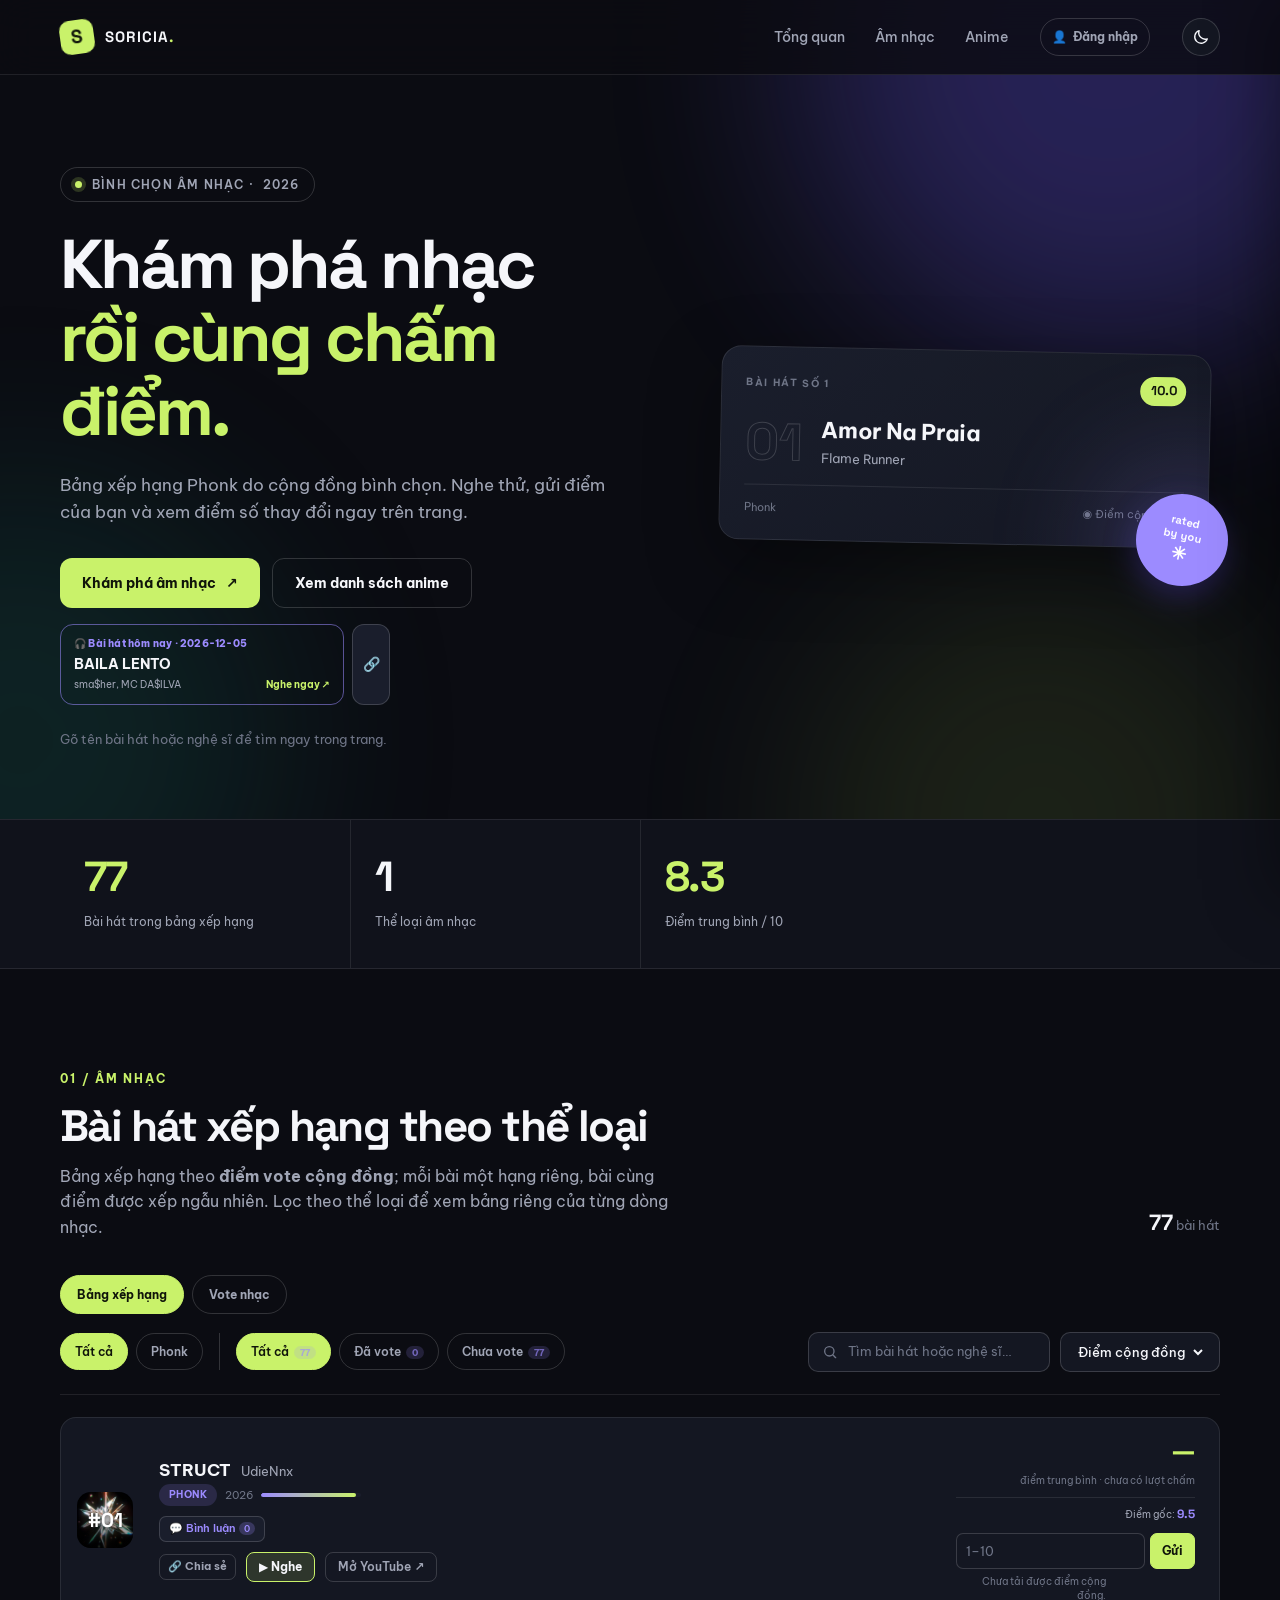
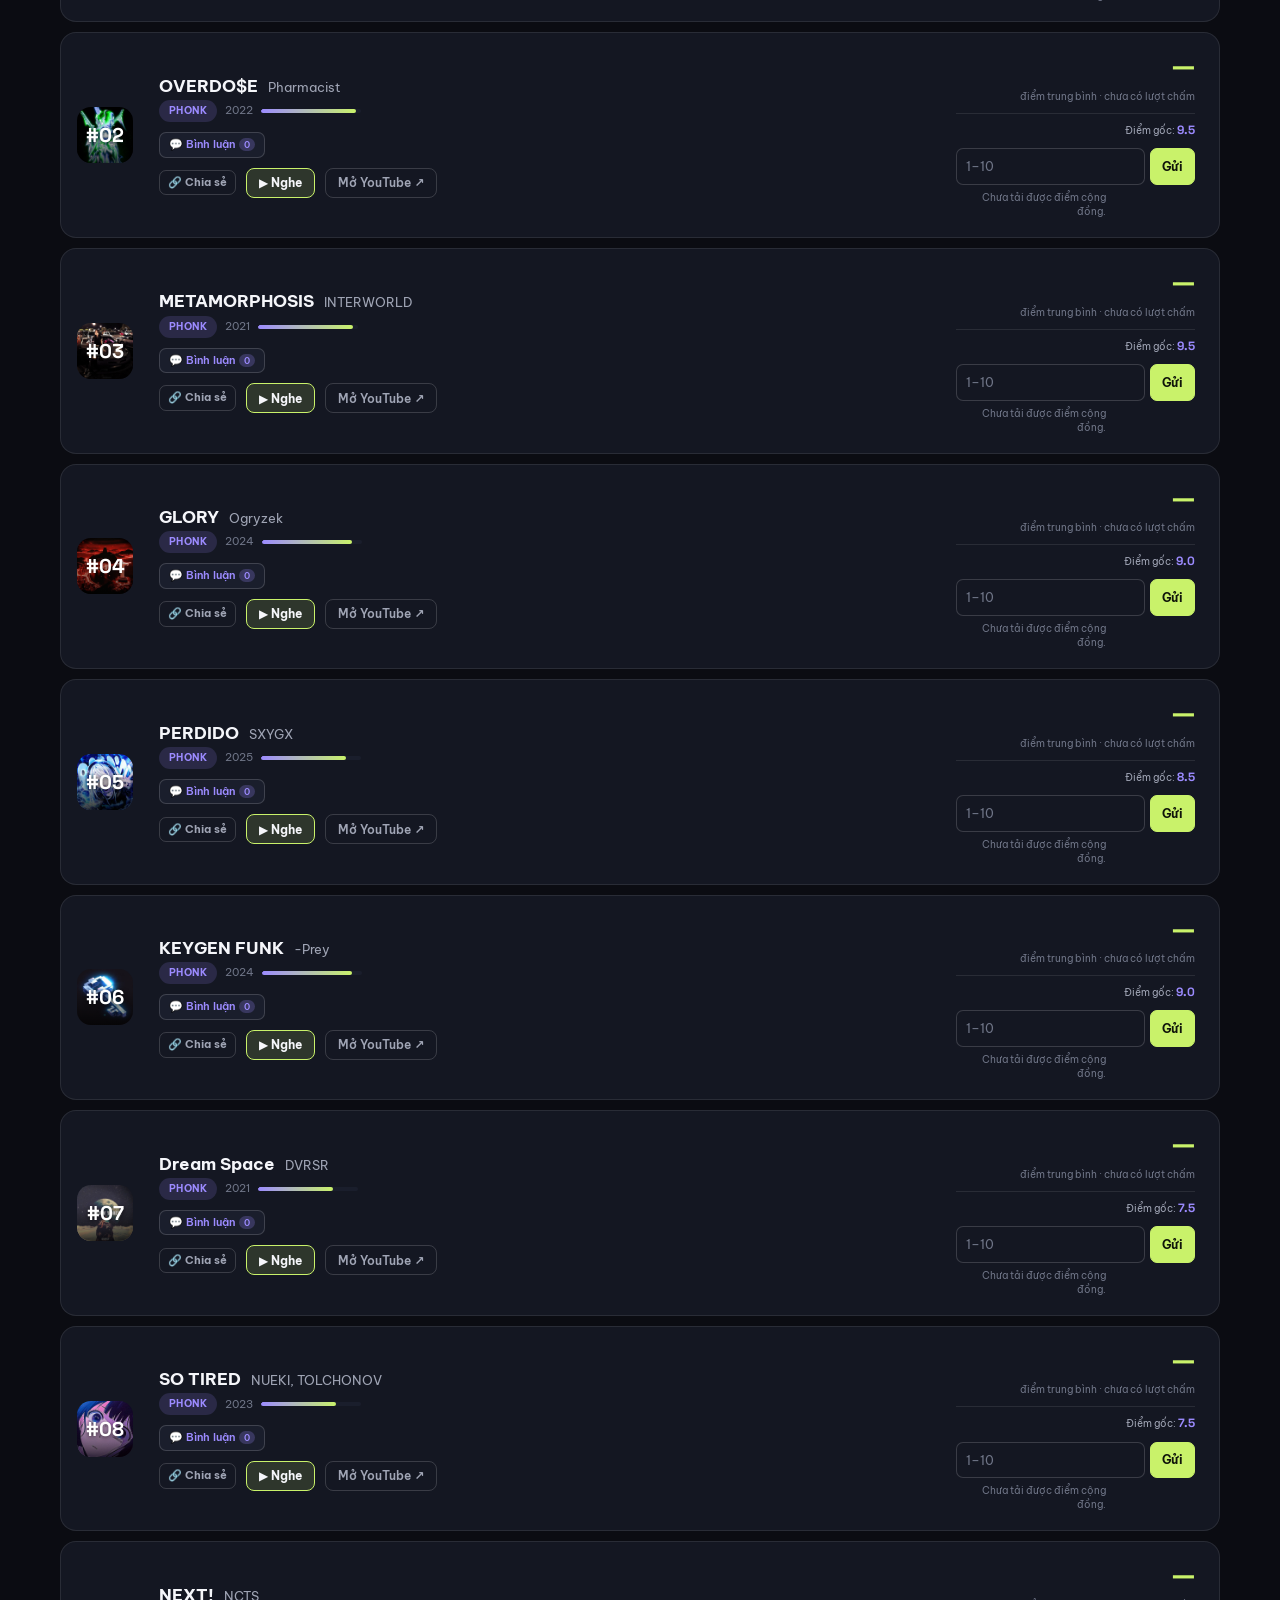
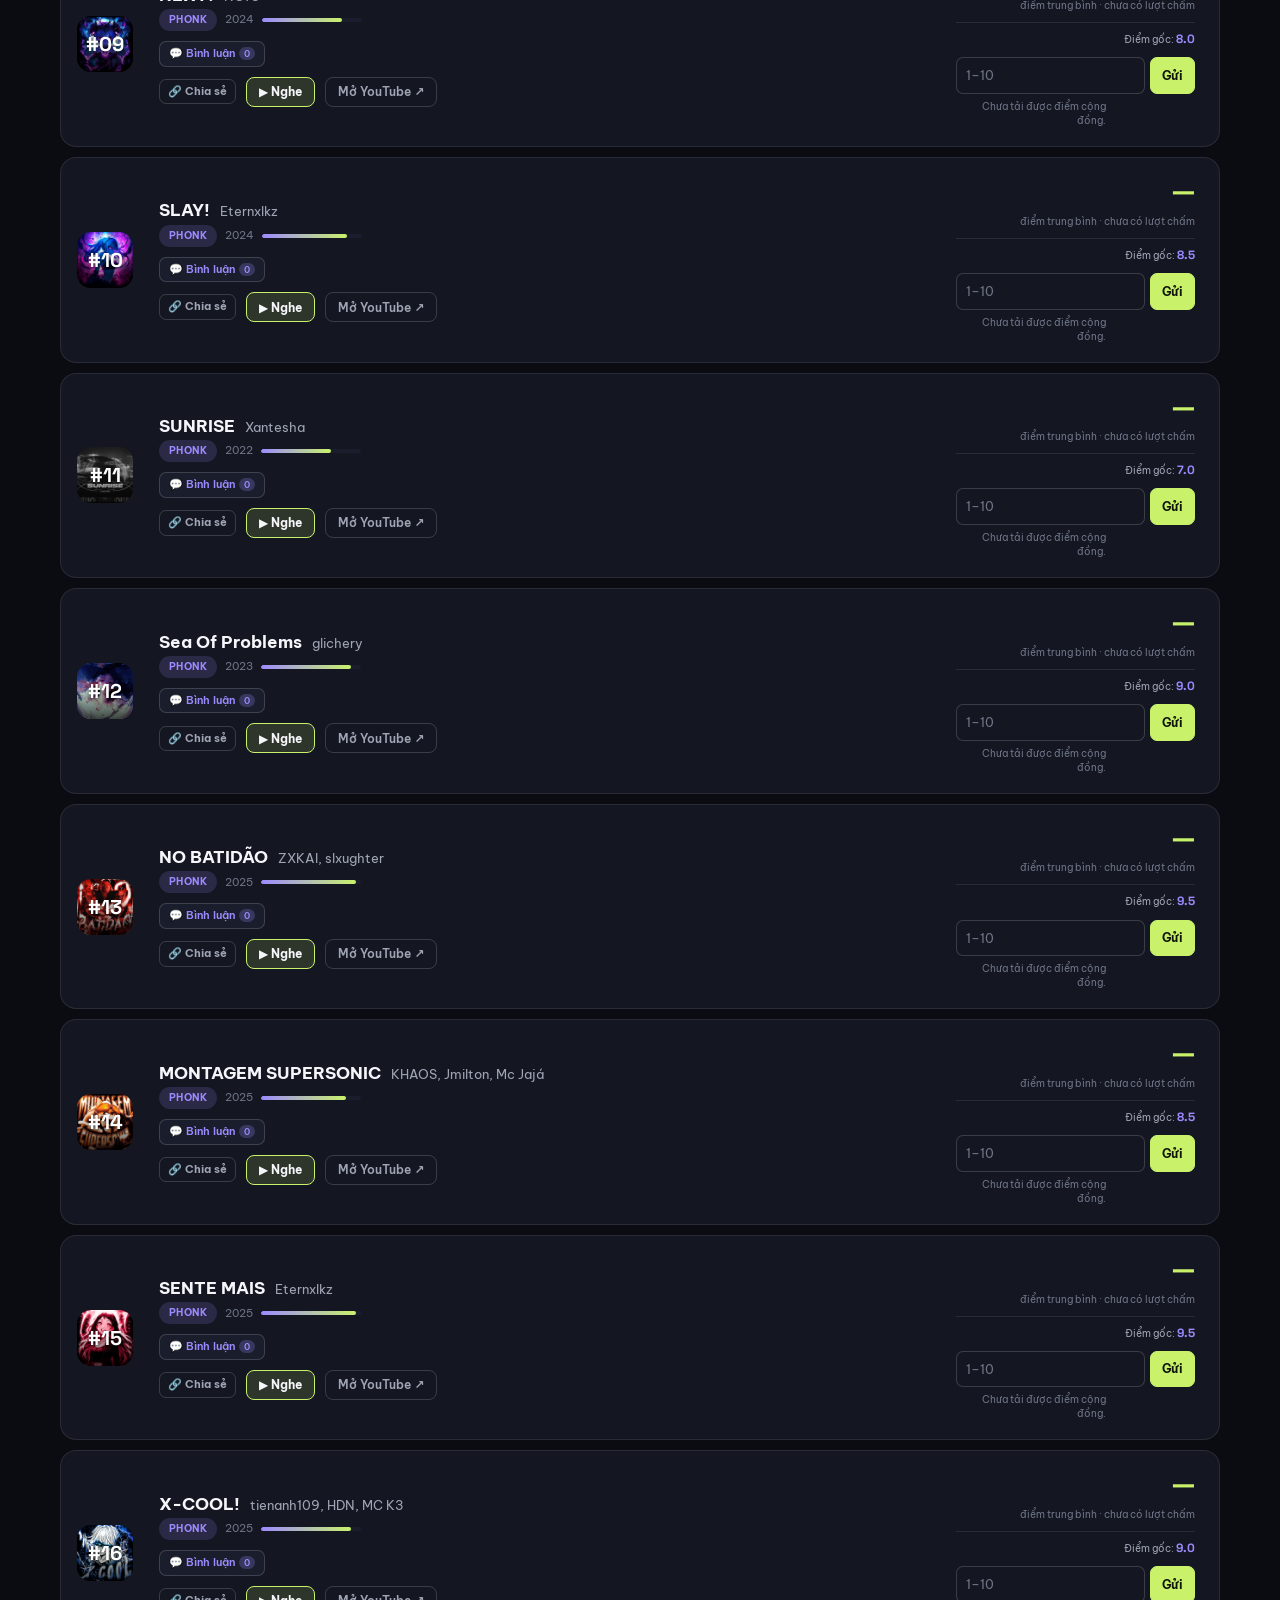
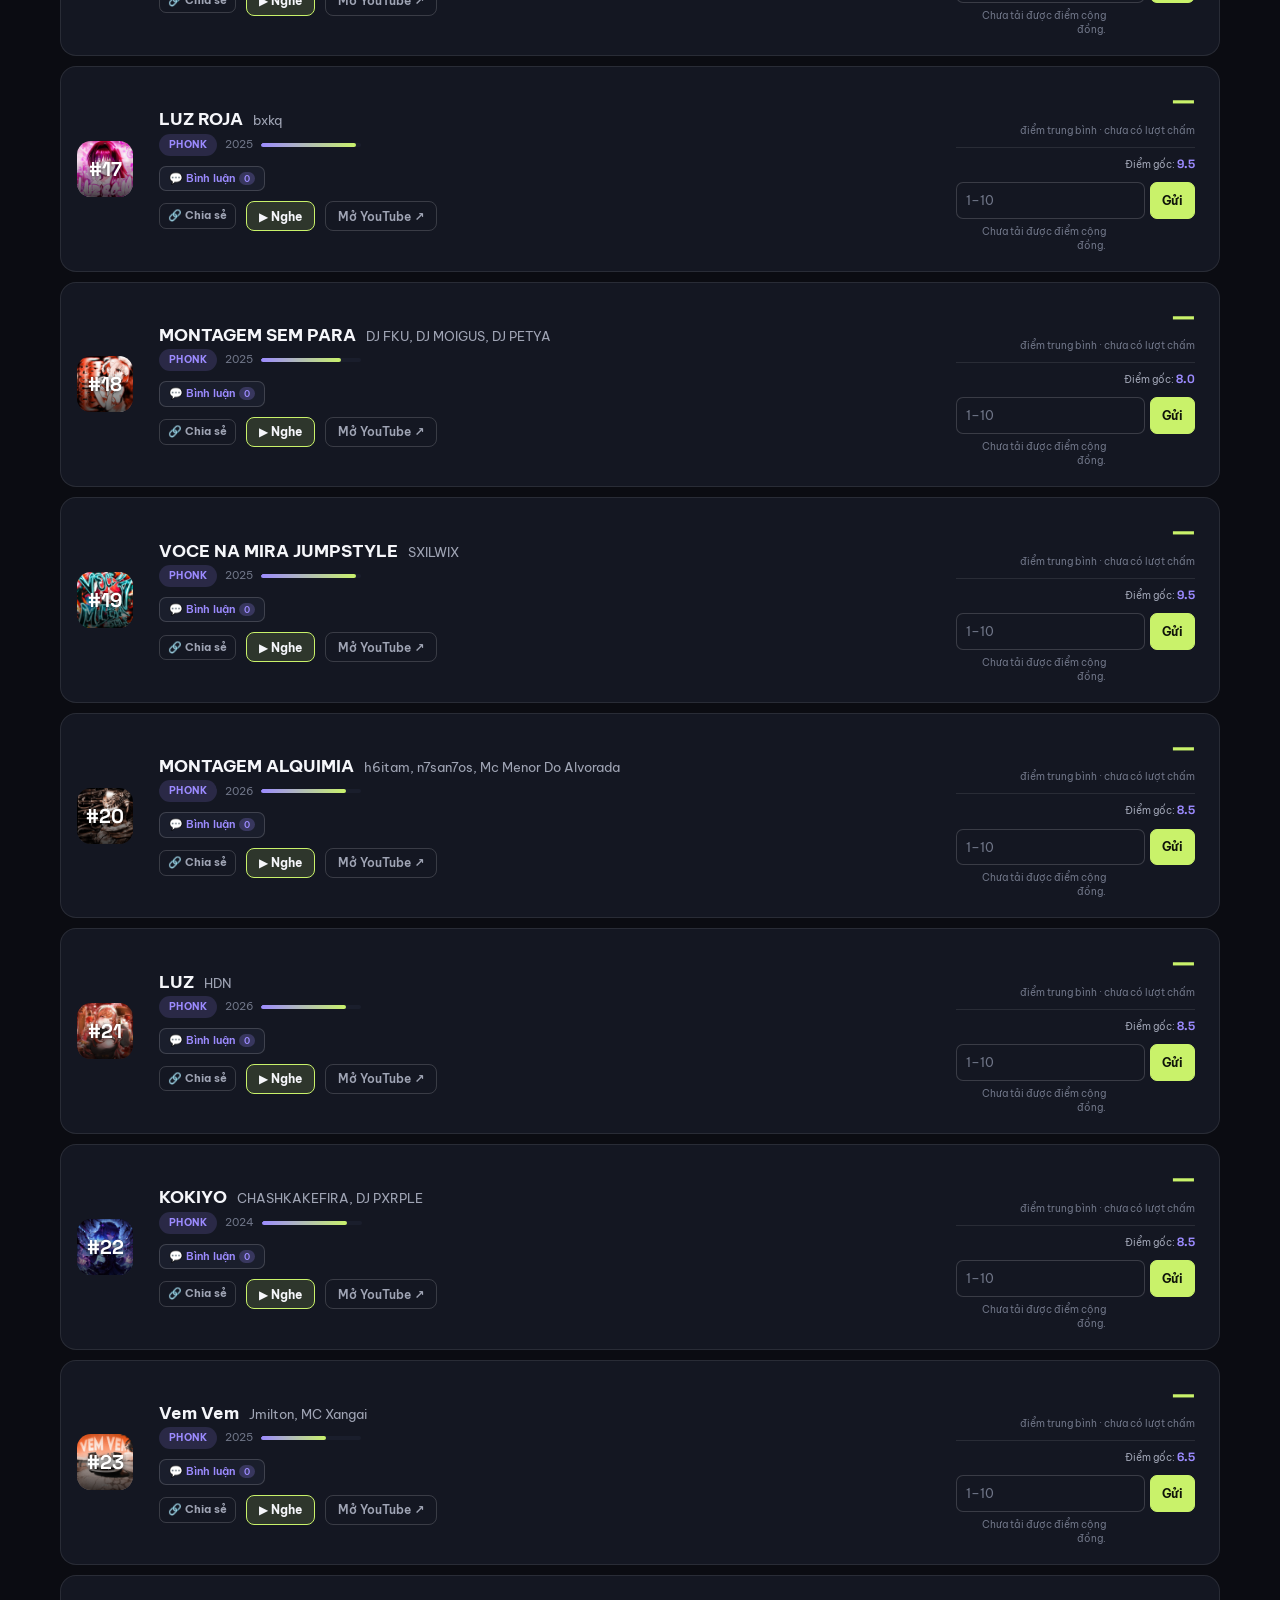
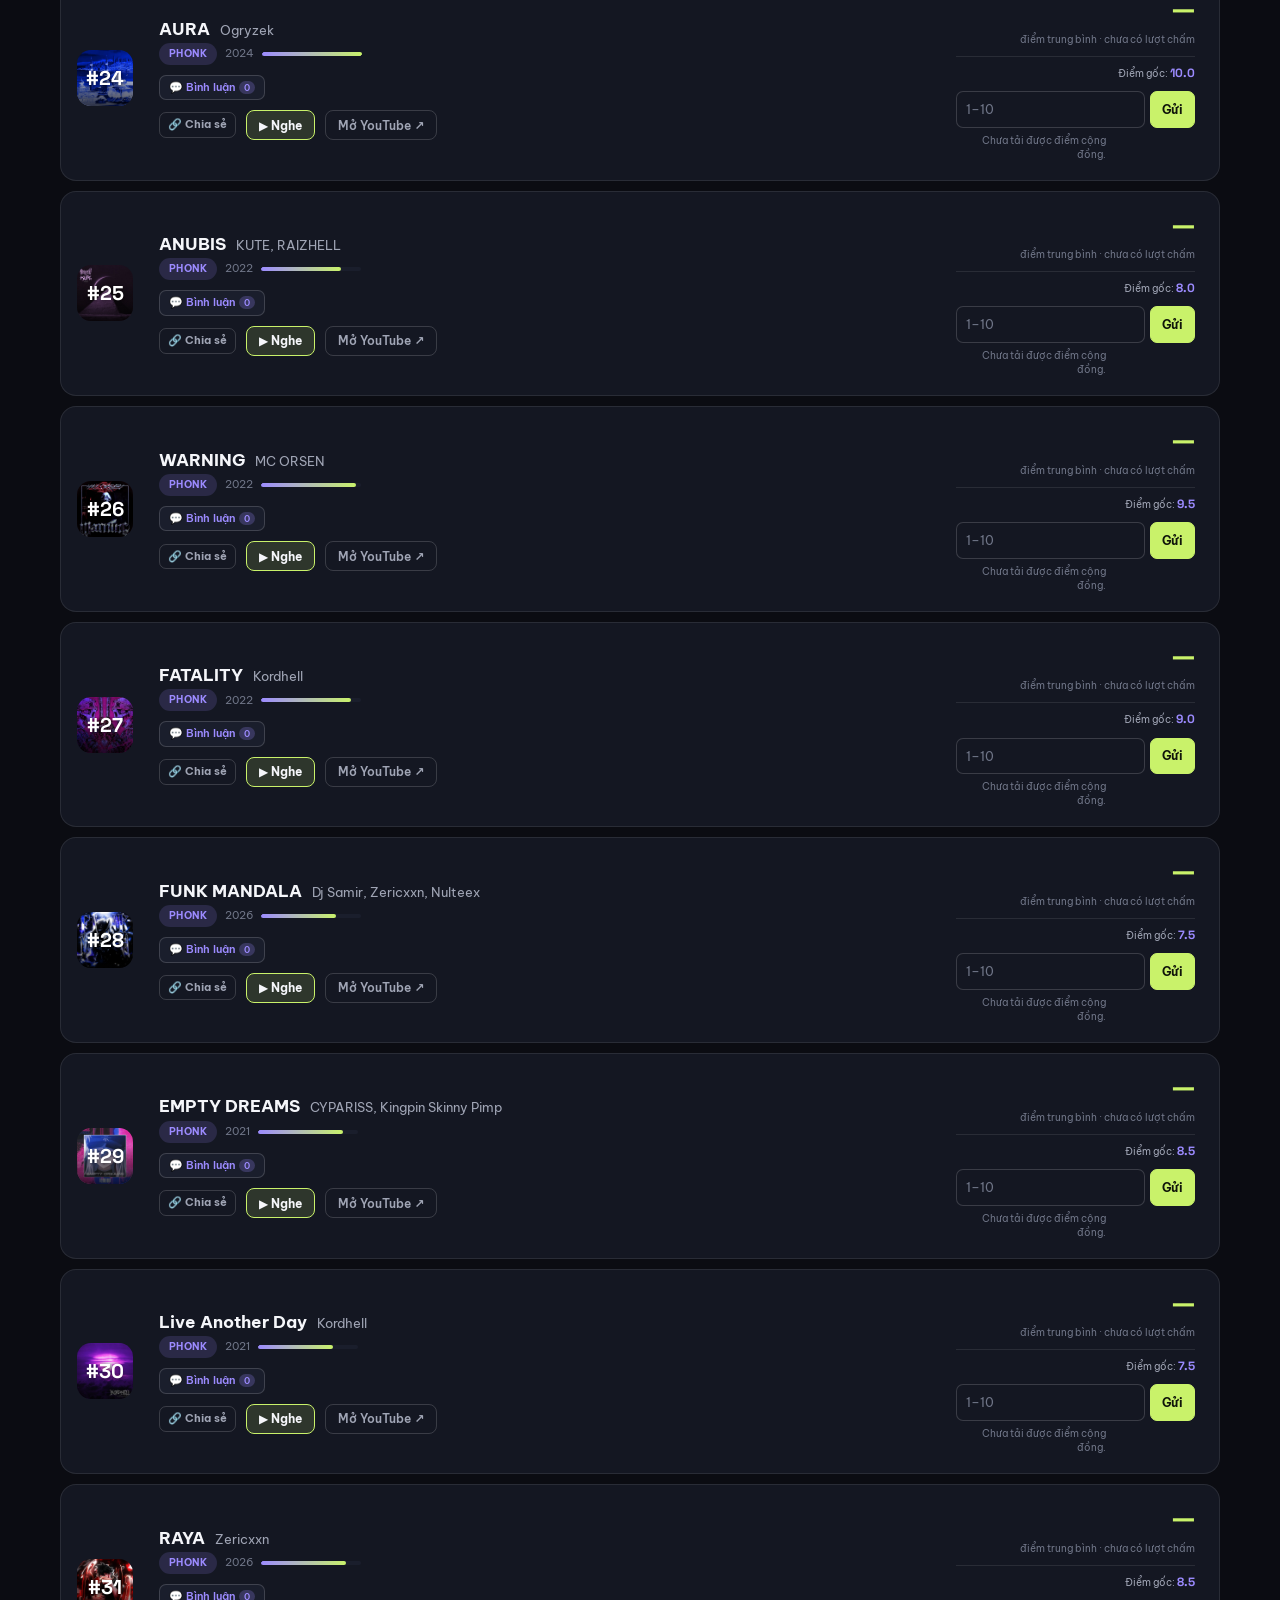
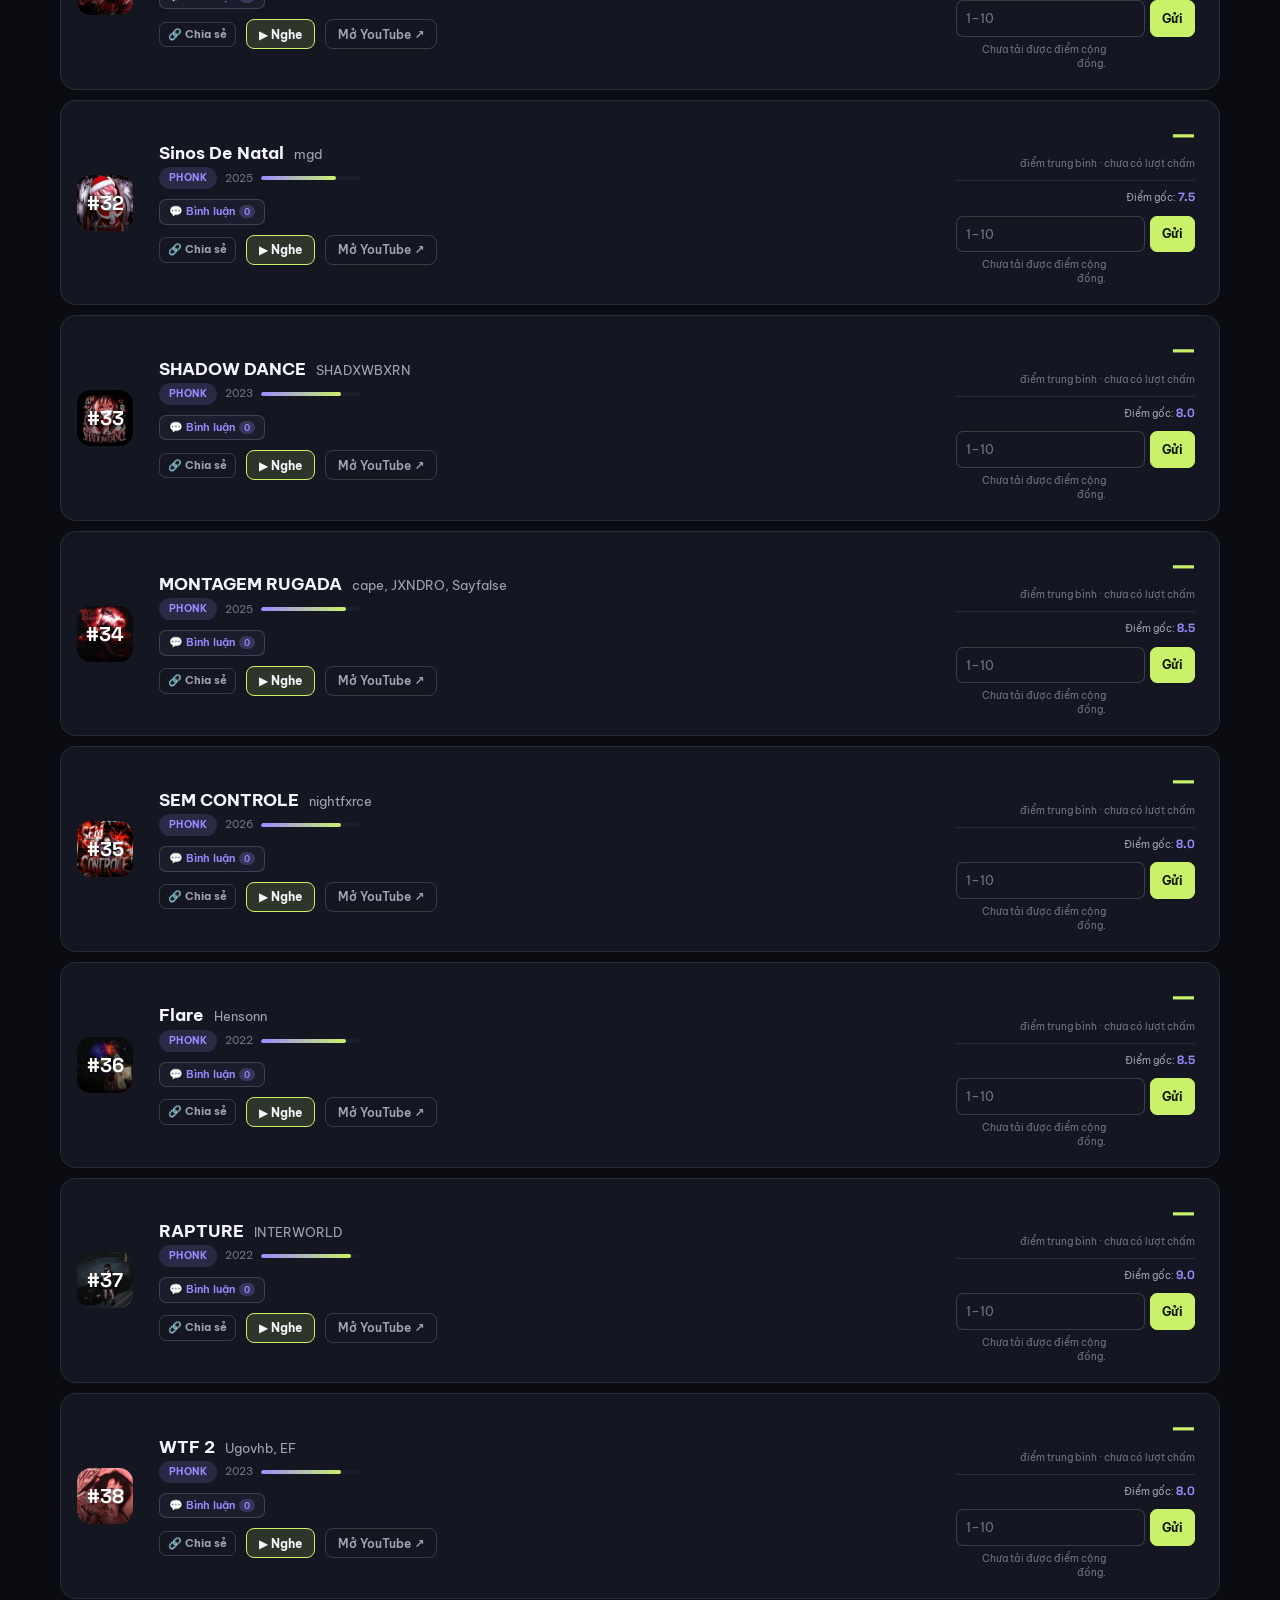
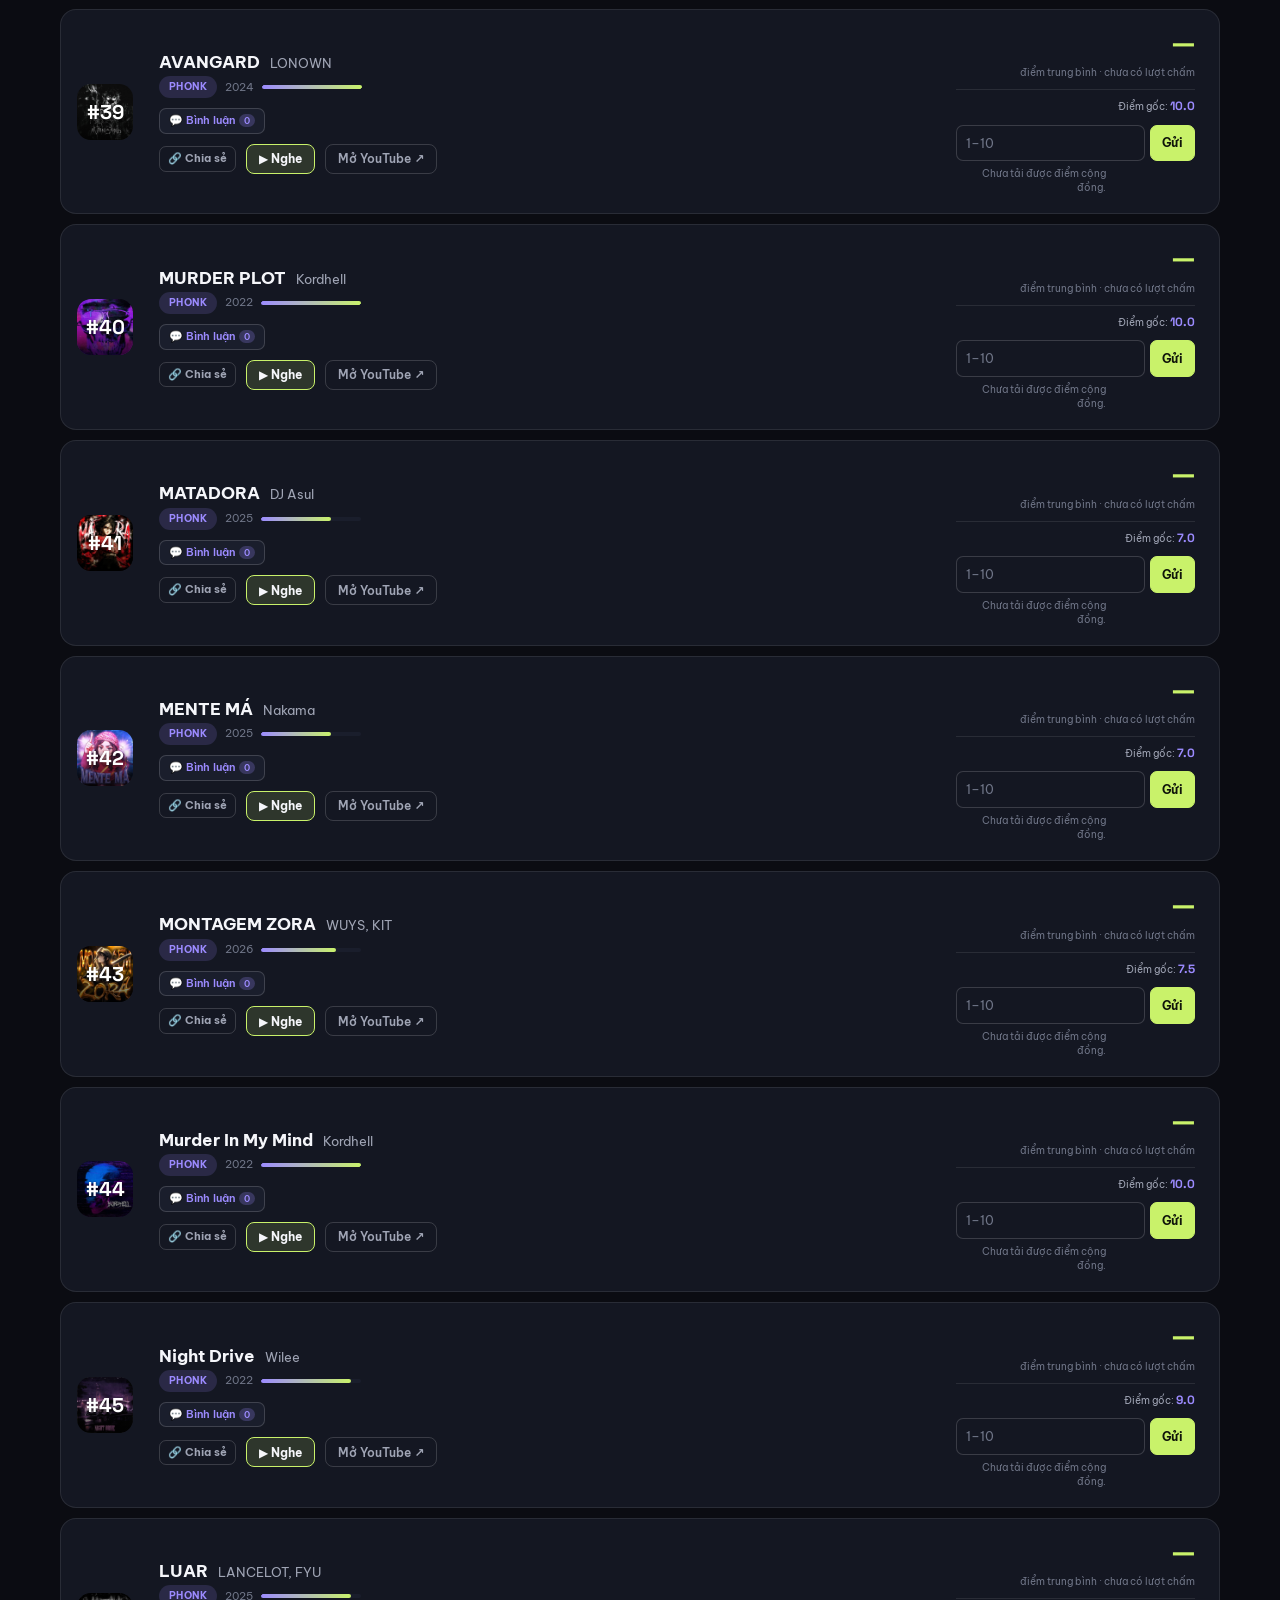
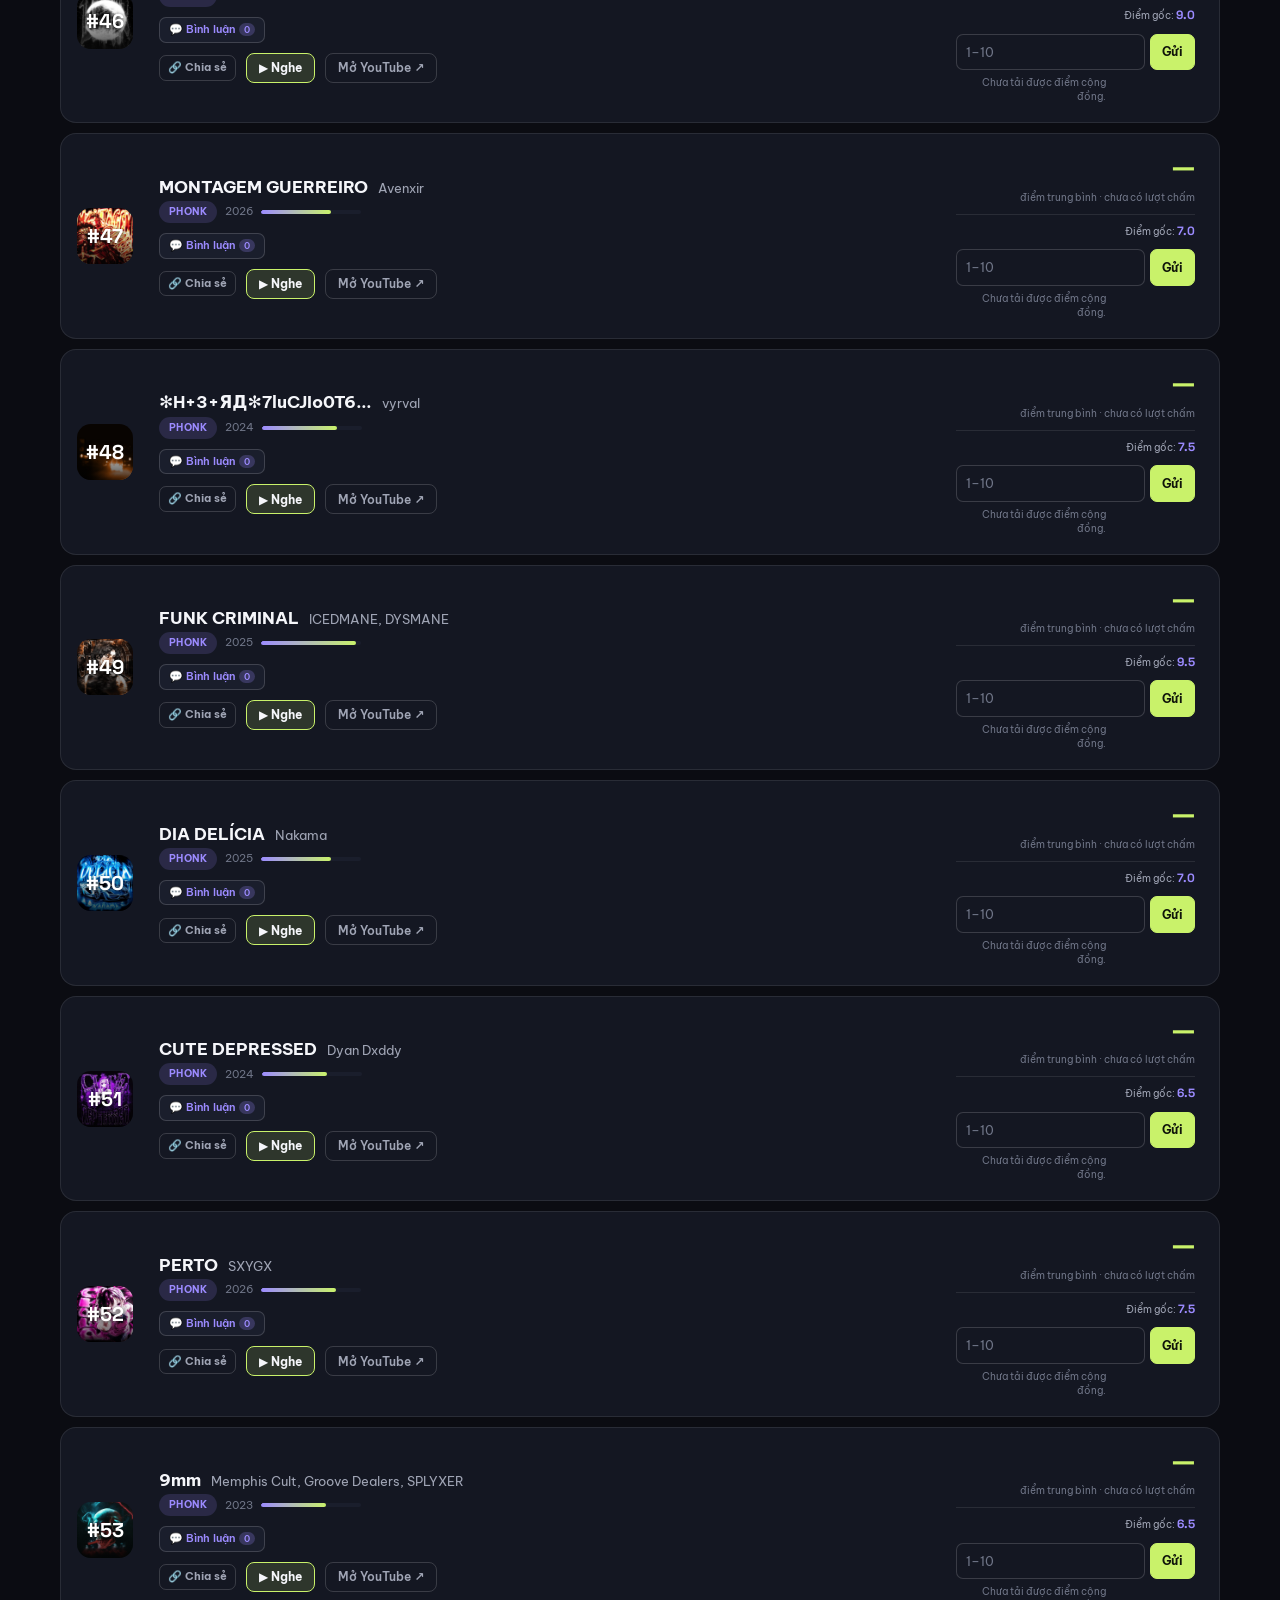
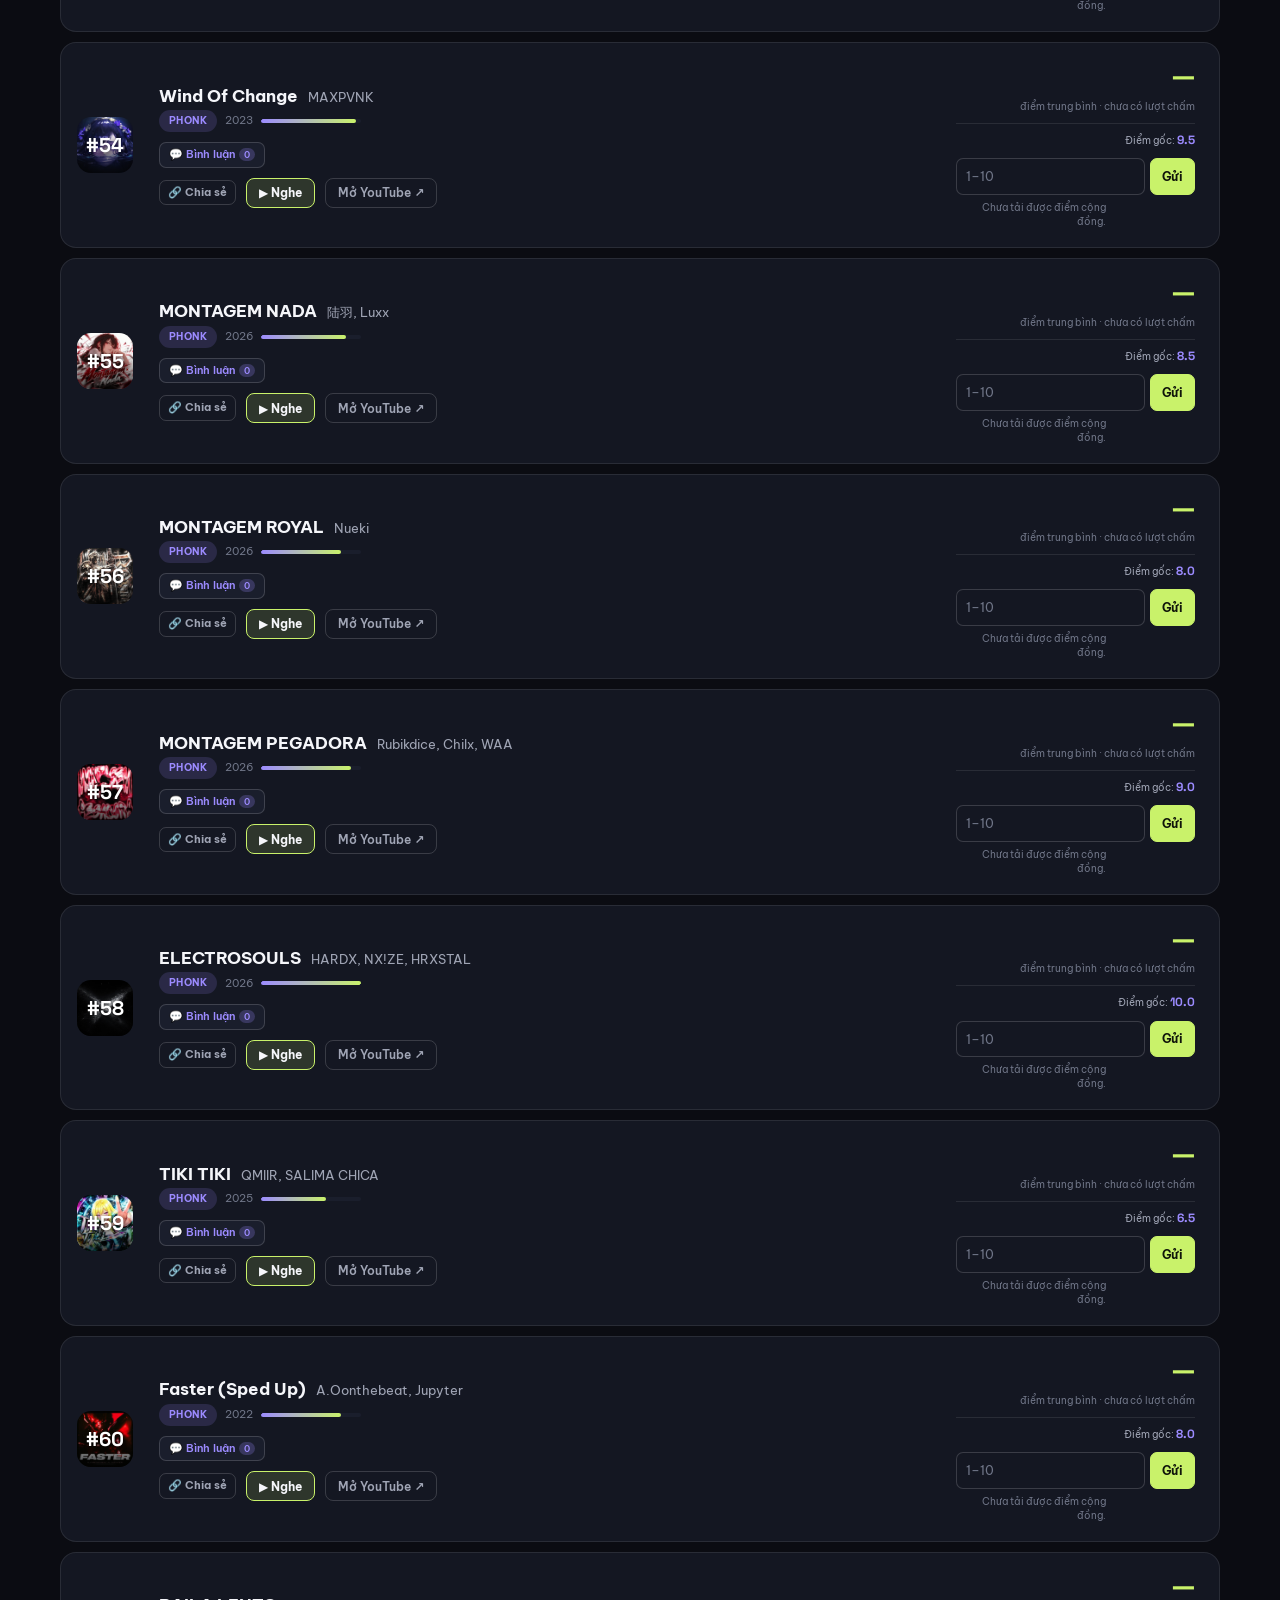
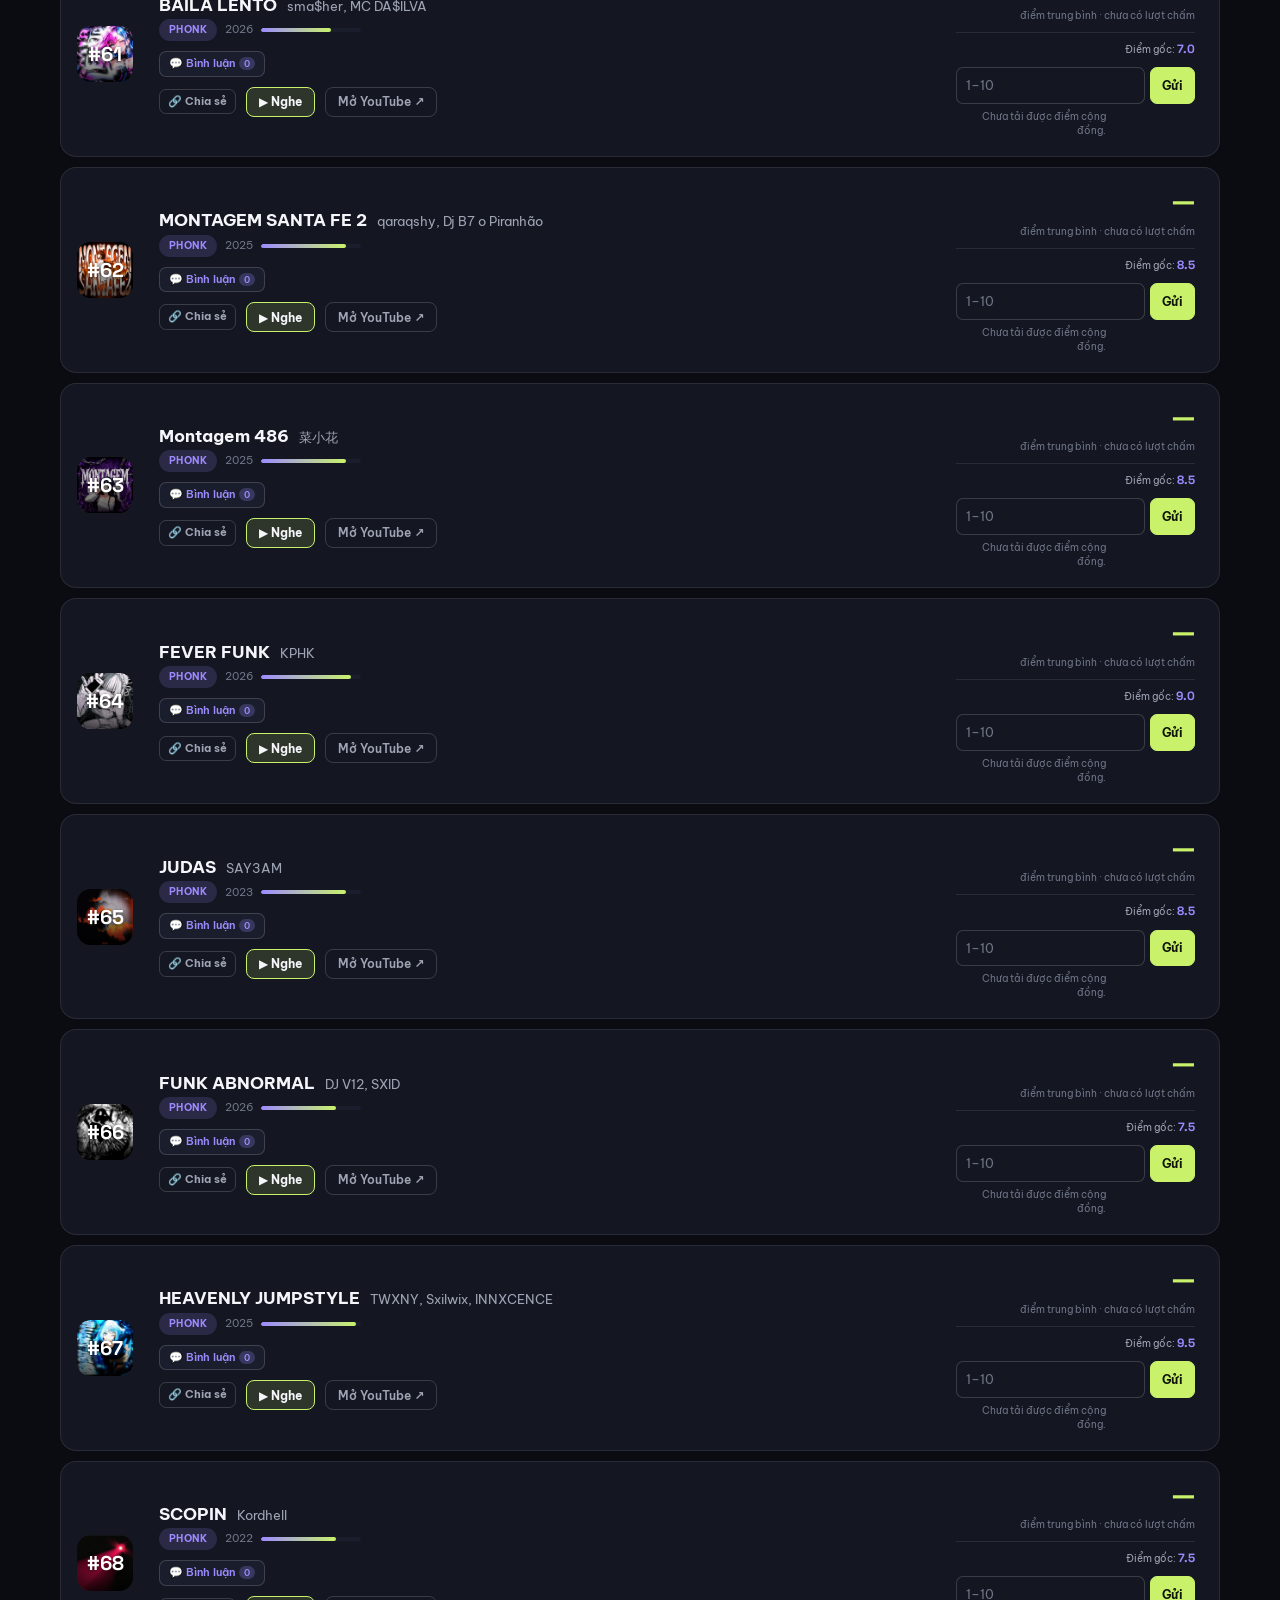
==== commit 0d7a77f3: "Đổi thông báo lỗi tài khoản cho người xem Co-authored-by: arena-agent <297053741+arena-agent@users.n" ====
--- a/index.html
+++ b/index.html
@@ -6,14 +6,14 @@
   <meta name="description" content="Bảng xếp hạng nhạc và bình chọn cộng đồng của Soricia.">
   <meta name="theme-color" content="#0b0c12">
   <title>Soricia — Khám phá & chấm điểm nhạc</title>
-  <link rel="icon" type="image/svg+xml" href="assets/favicon.svg?v=54">
+  <link rel="icon" type="image/svg+xml" href="assets/favicon.svg?v=55">
   <link rel="preconnect" href="https://fonts.googleapis.com">
   <link rel="preconnect" href="https://fonts.gstatic.com" crossorigin>
   <link href="https://fonts.googleapis.com/css2?family=Be+Vietnam+Pro:wght@400;500;600;700;800&family=Space+Grotesk:wght@500;600;700&display=swap" rel="stylesheet">
-  <link rel="stylesheet" href="assets/css/style.css?v=54">
-  <script src="data/data.js?v=54"></script>
-  <script src="data/config.js?v=54"></script>
-  <script src="assets/js/app.js?v=54" defer></script>
+  <link rel="stylesheet" href="assets/css/style.css?v=55">
+  <script src="data/data.js?v=55"></script>
+  <script src="data/config.js?v=55"></script>
+  <script src="assets/js/app.js?v=55" defer></script>
 </head>
 <body data-page="music">
   <a class="skip-link" href="#main">Chuyển đến nội dung</a>
@@ -271,7 +271,7 @@
     <div class="modal-backdrop" data-close-account></div>
     <div class="modal-box account-box" role="dialog" aria-modal="true" aria-labelledby="account-title">
       <div class="modal-head"><h2 id="account-title">Tài khoản Soricia</h2><button type="button" id="account-close" aria-label="Đóng">×</button></div>
-      <p class="account-note" id="account-hint">Tạo tài khoản để bình luận và gửi điểm. Những phiếu bạn đã vote trước đó sẽ tự động chuyển sang tài khoản — không bị mất.</p>
+      <p class="account-note" id="account-hint">Tạo tài khoản để bình luận và gửi điểm. Những phiếu bạn đã vote trước đó sẽ tự động chuyển sang tài khoản — không bị mất. Dùng email riêng, không dùng email bảng quản lý.</p>
       <div class="field"><label for="account-email">Email</label><input id="account-email" type="email" autocomplete="username" placeholder="ban@example.com"></div>
       <div class="field"><label for="account-password">Mật khẩu</label><input id="account-password" type="password" autocomplete="current-password" placeholder="Ít nhất 6 ký tự"></div>
       <p class="form-status" id="account-status" hidden></p>
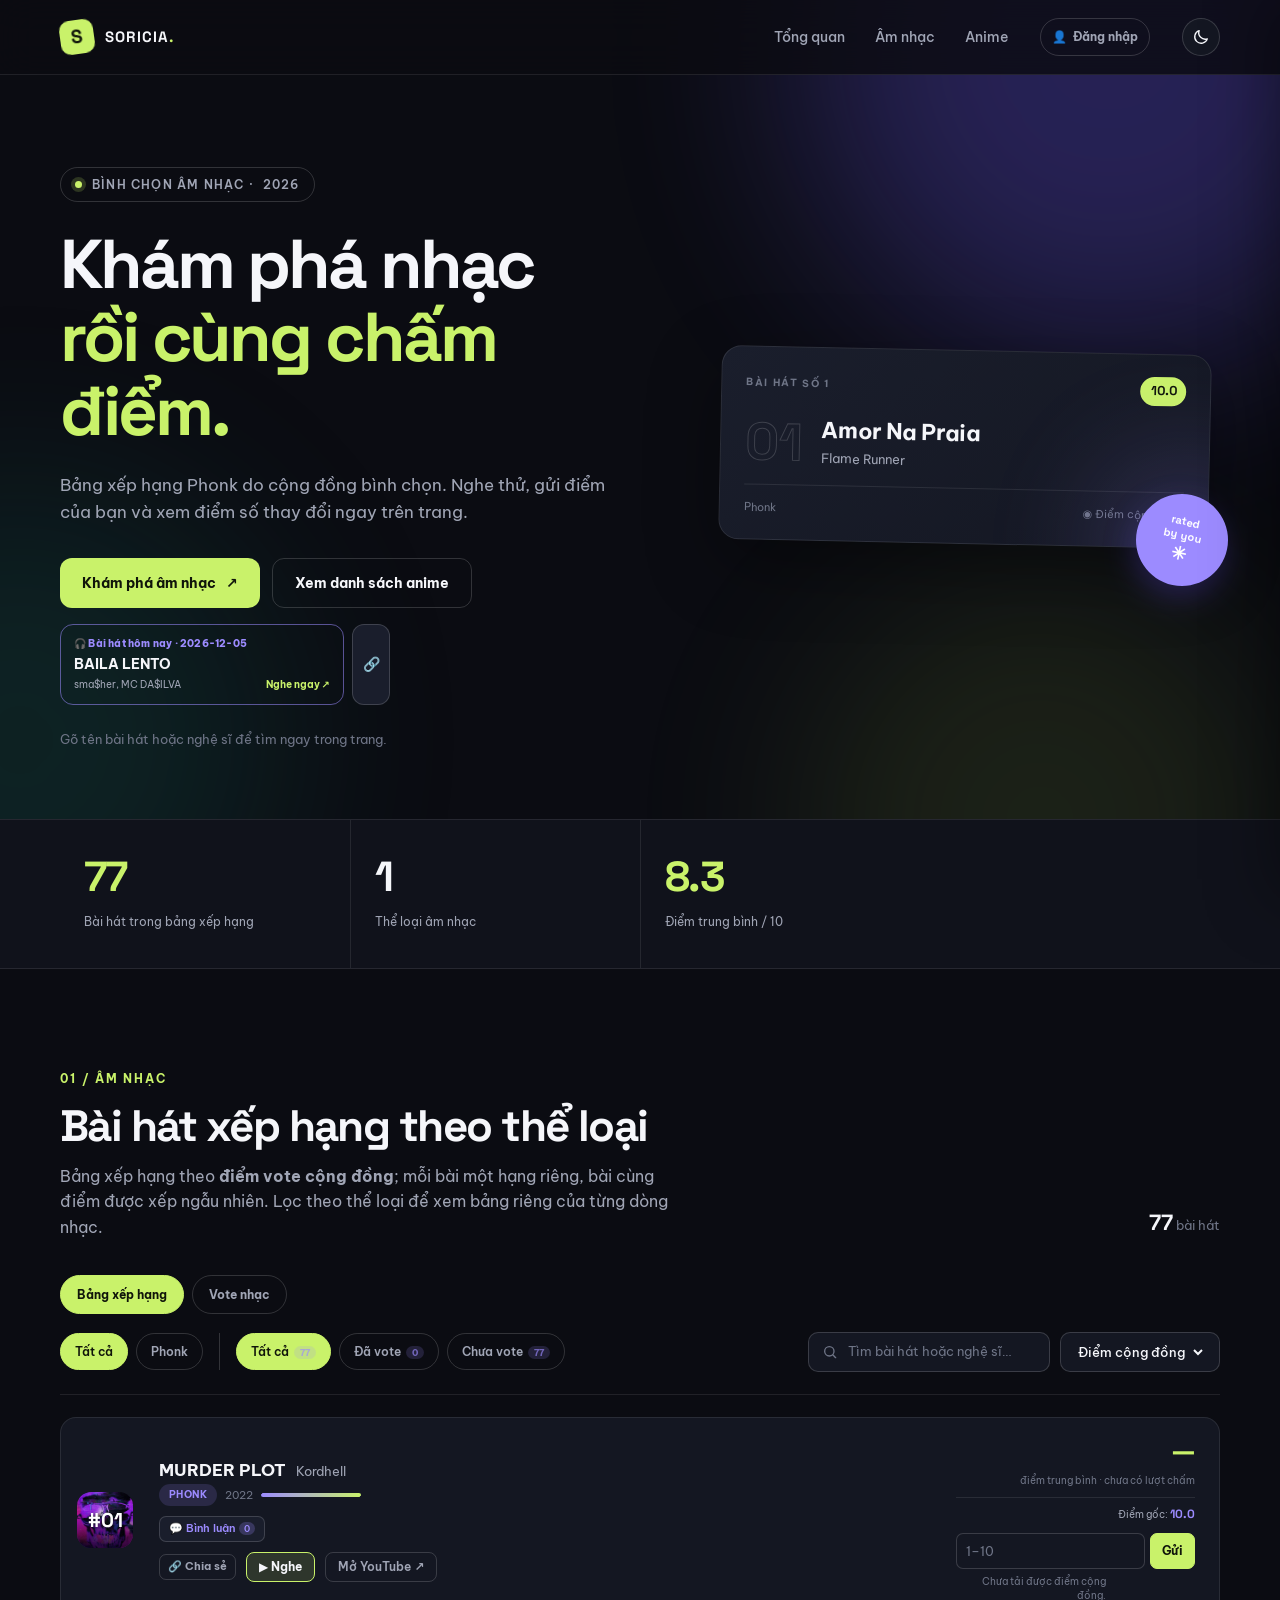
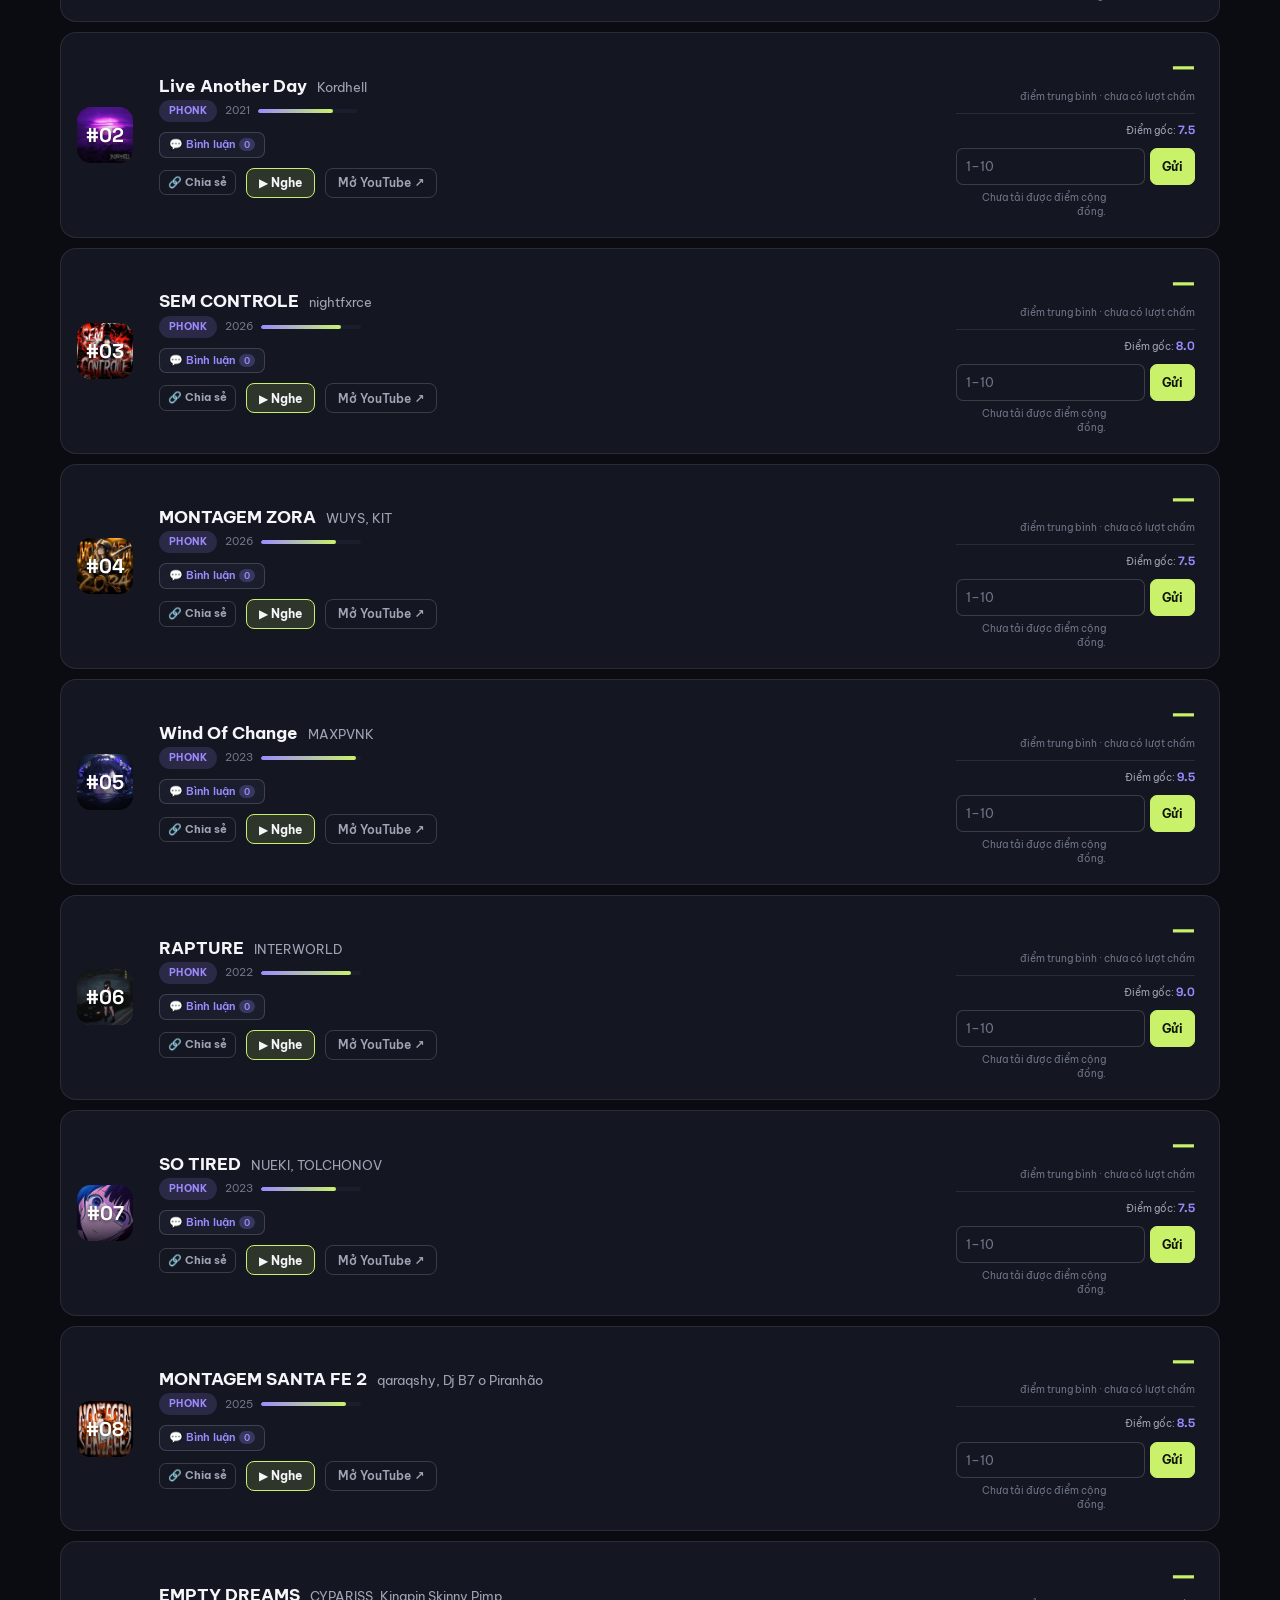
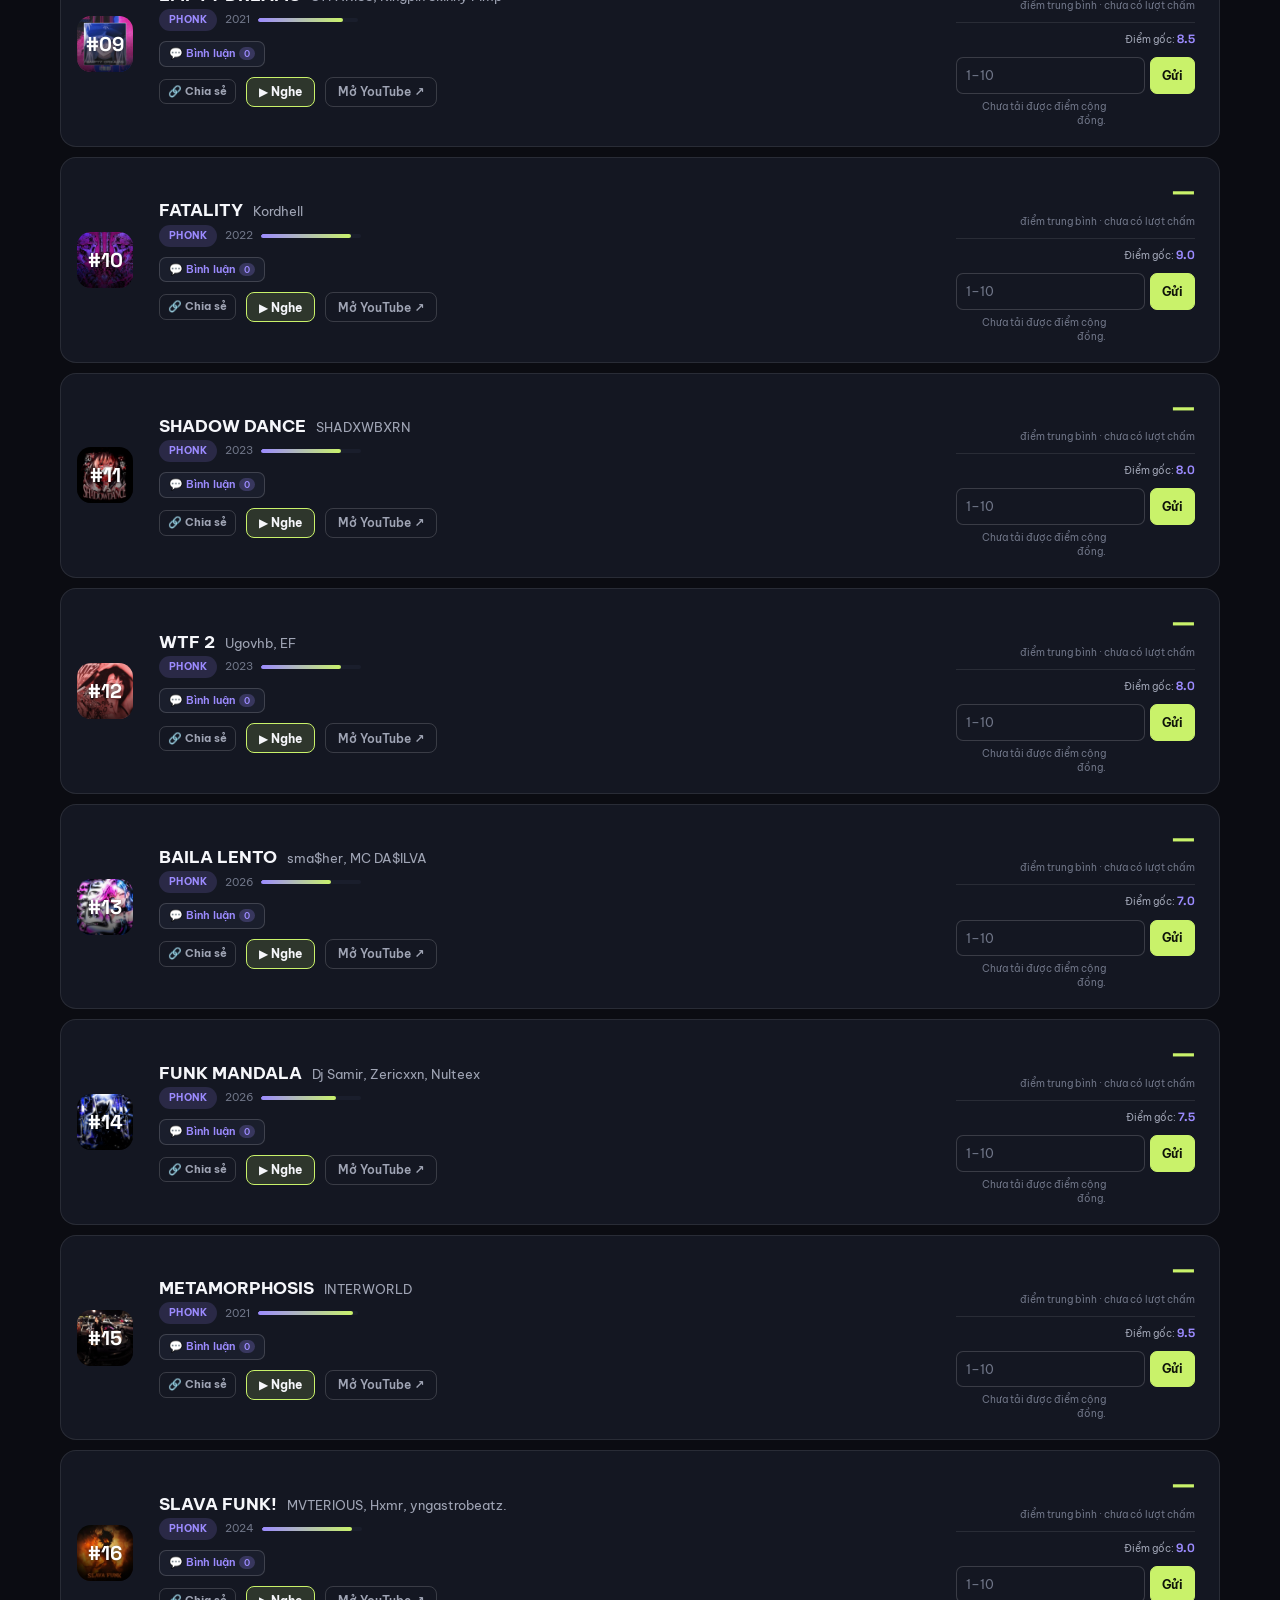
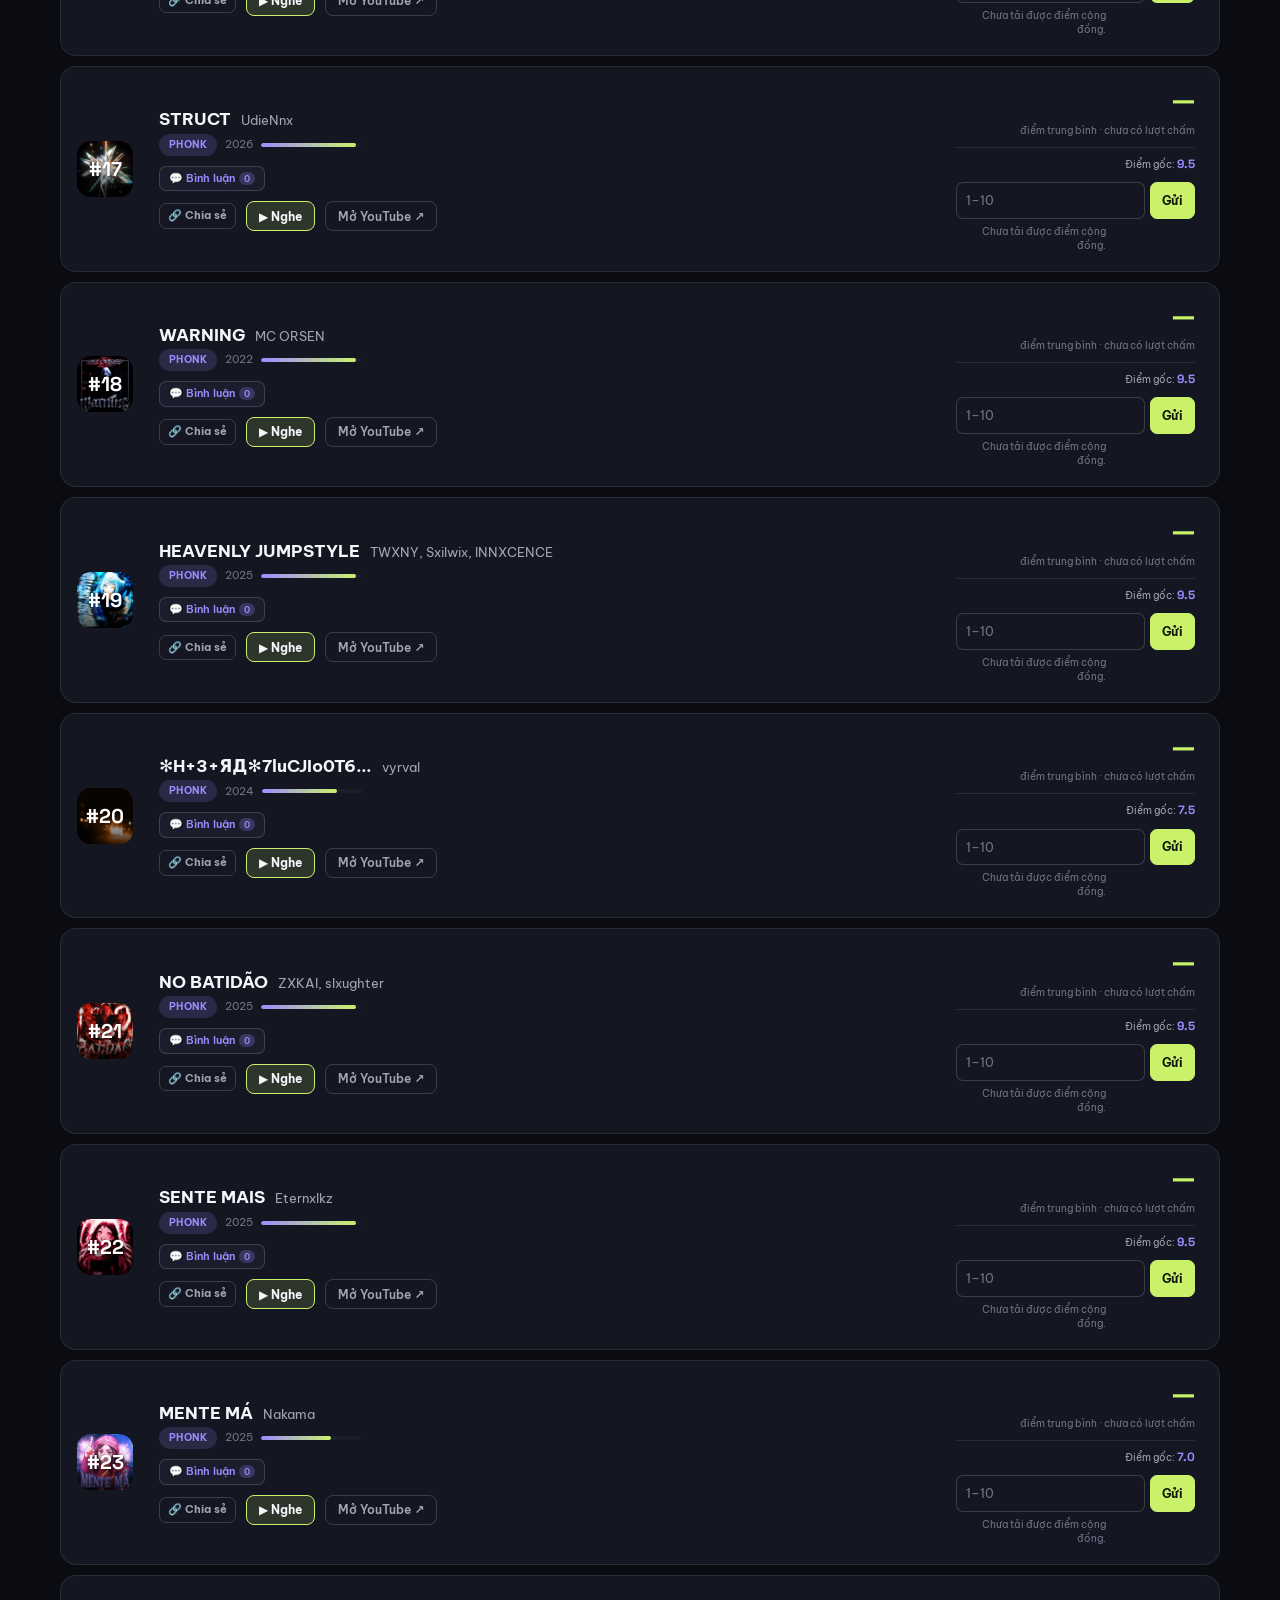
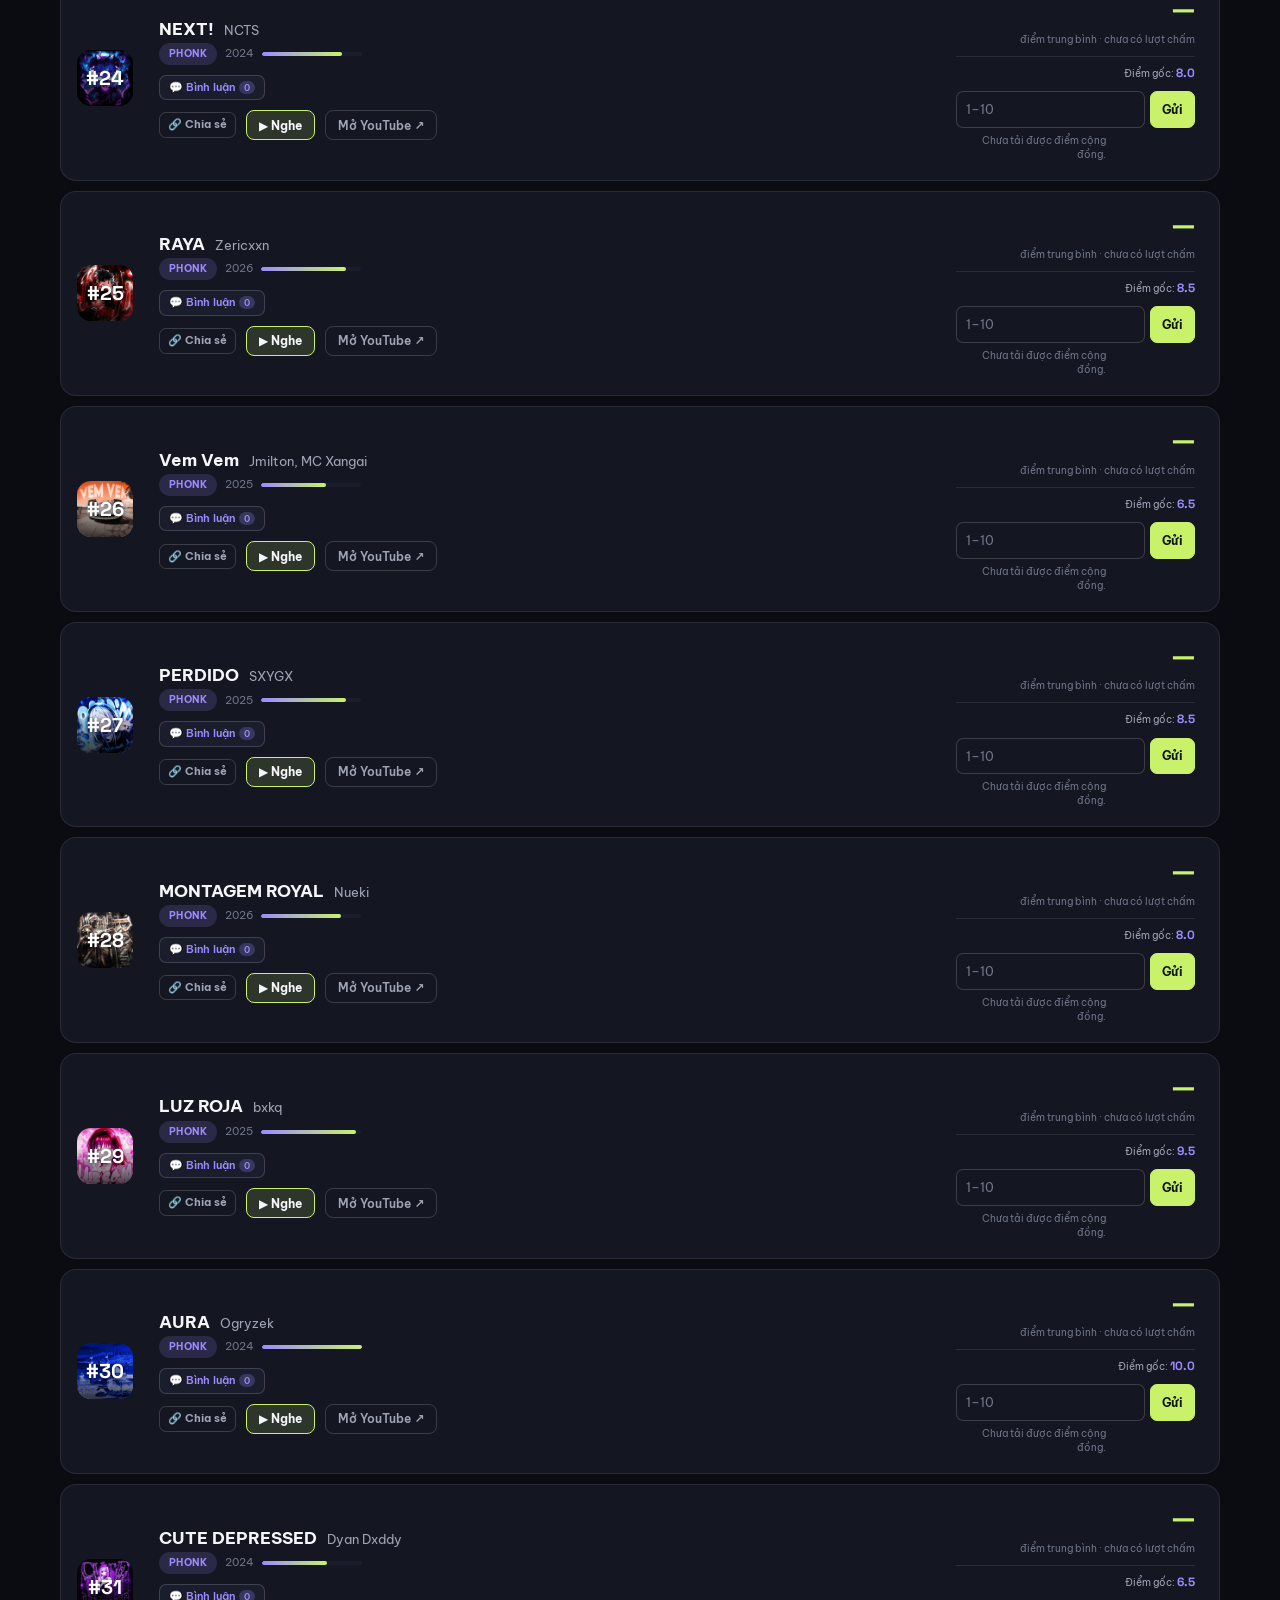
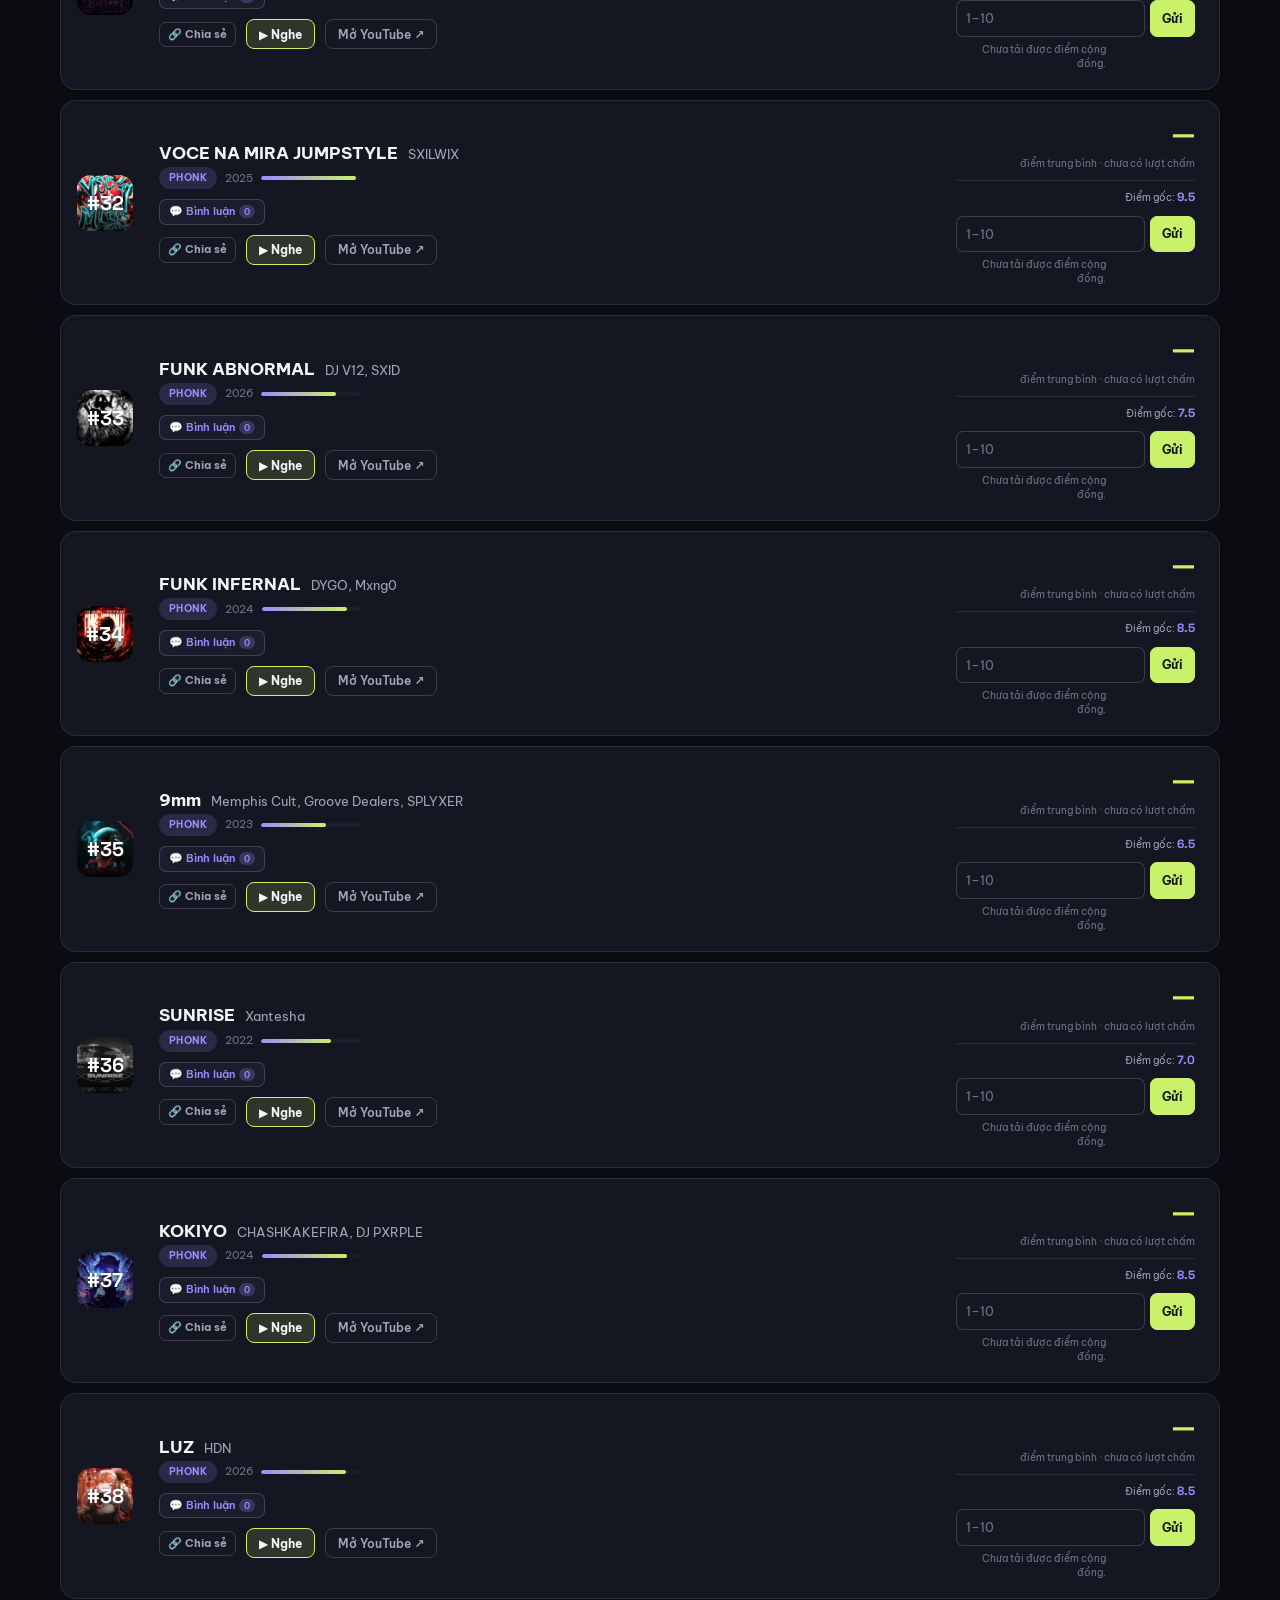
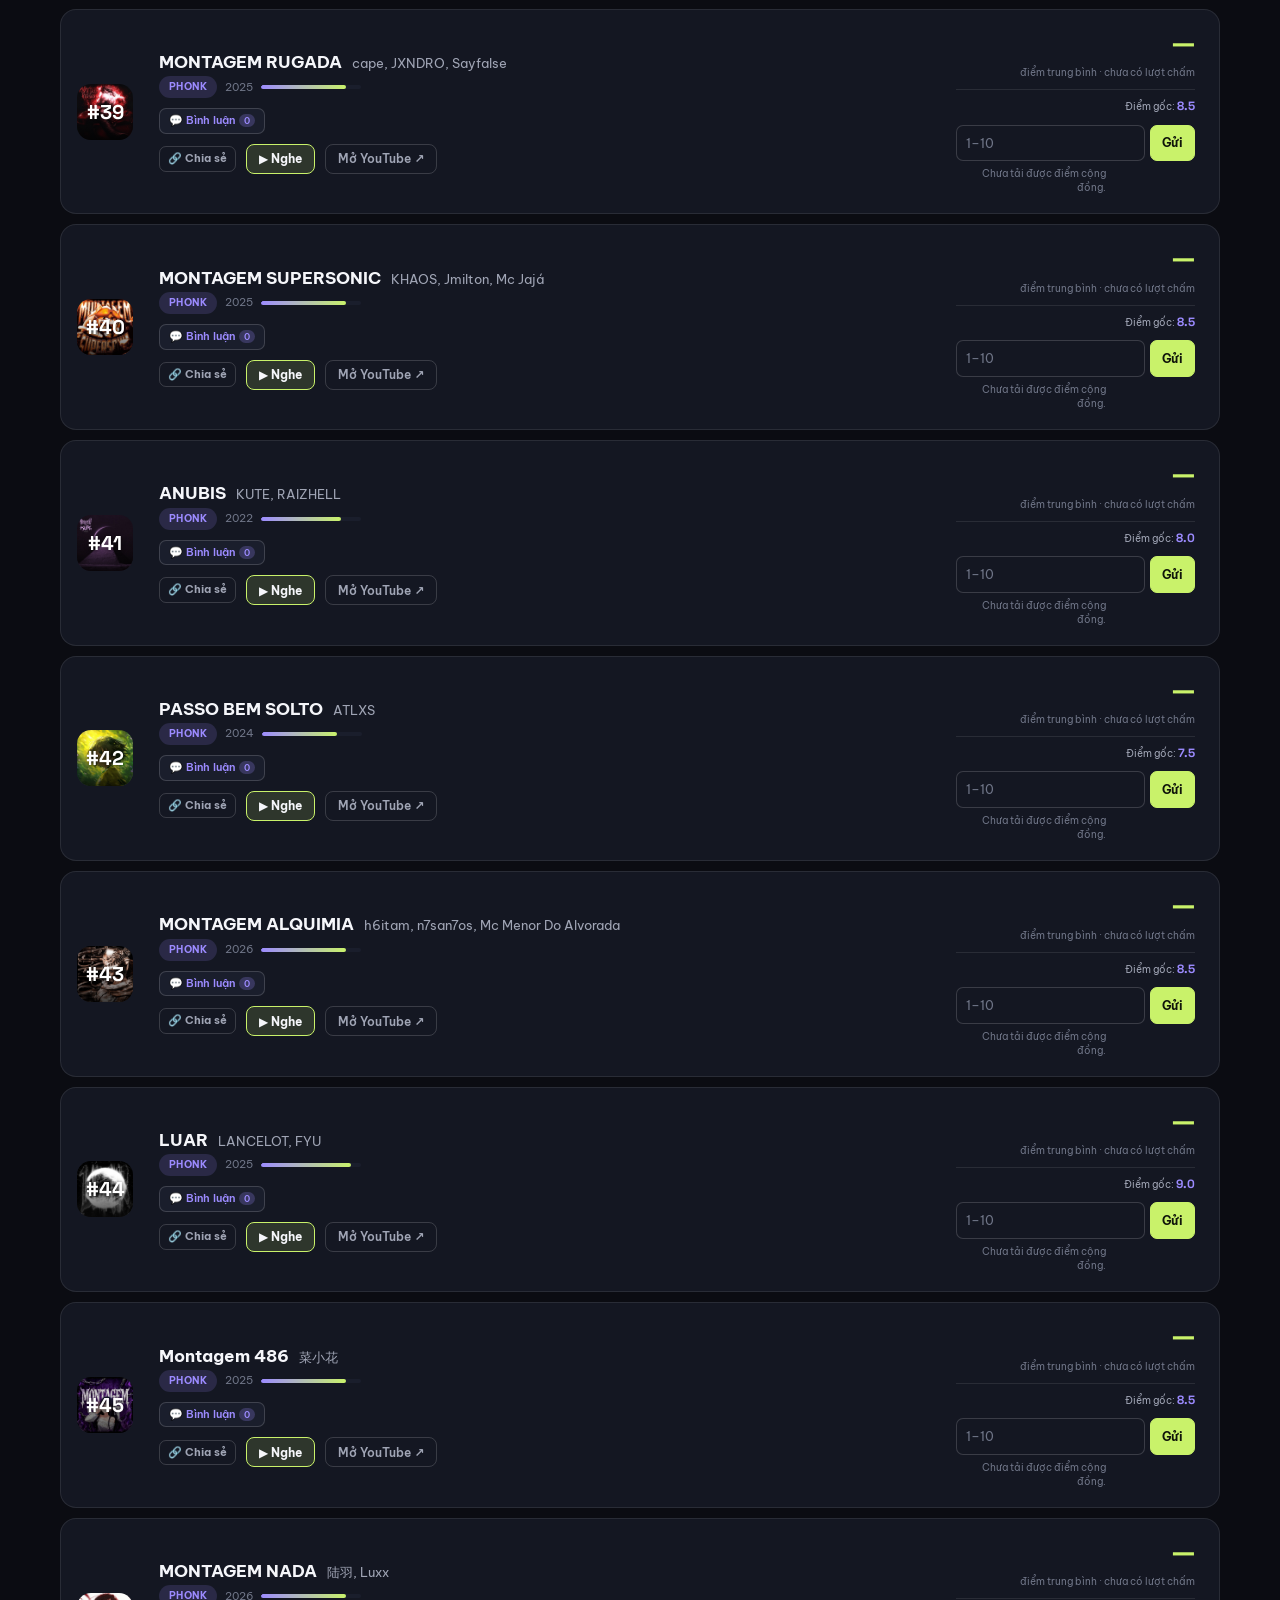
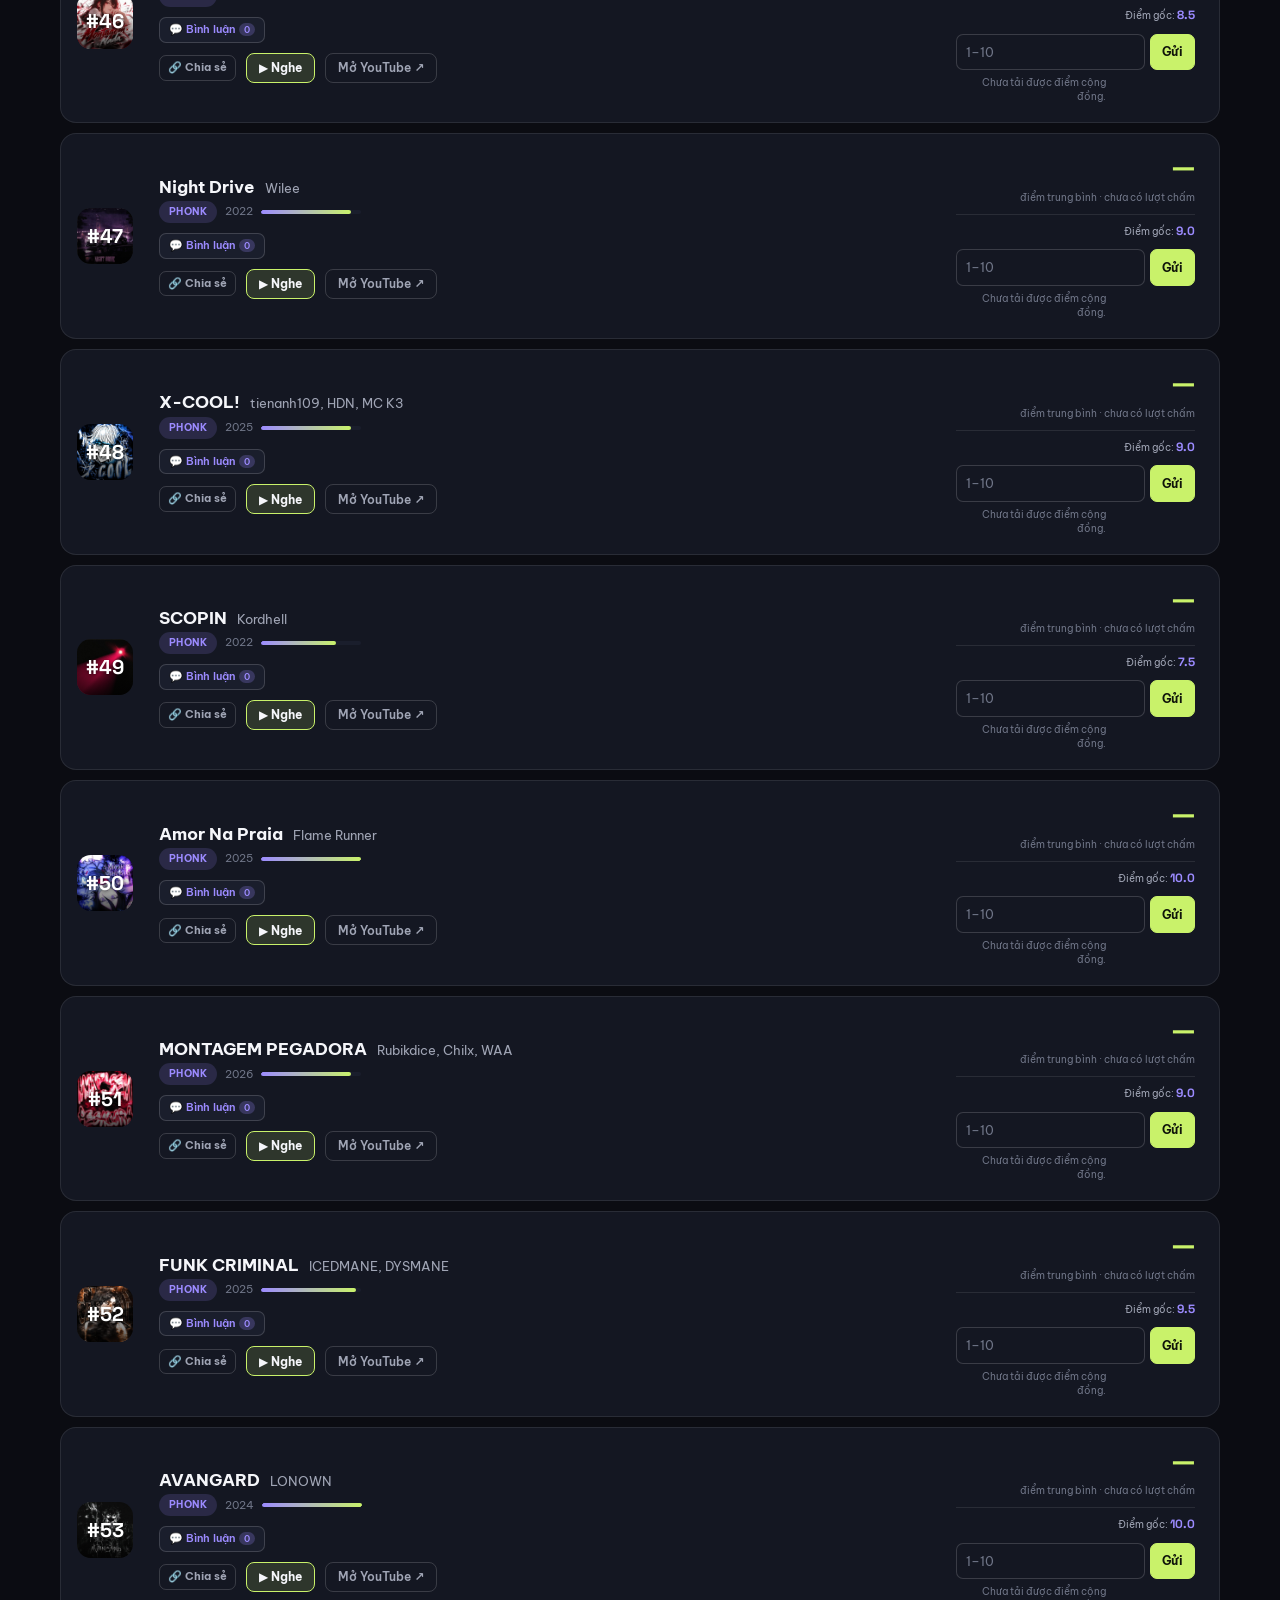
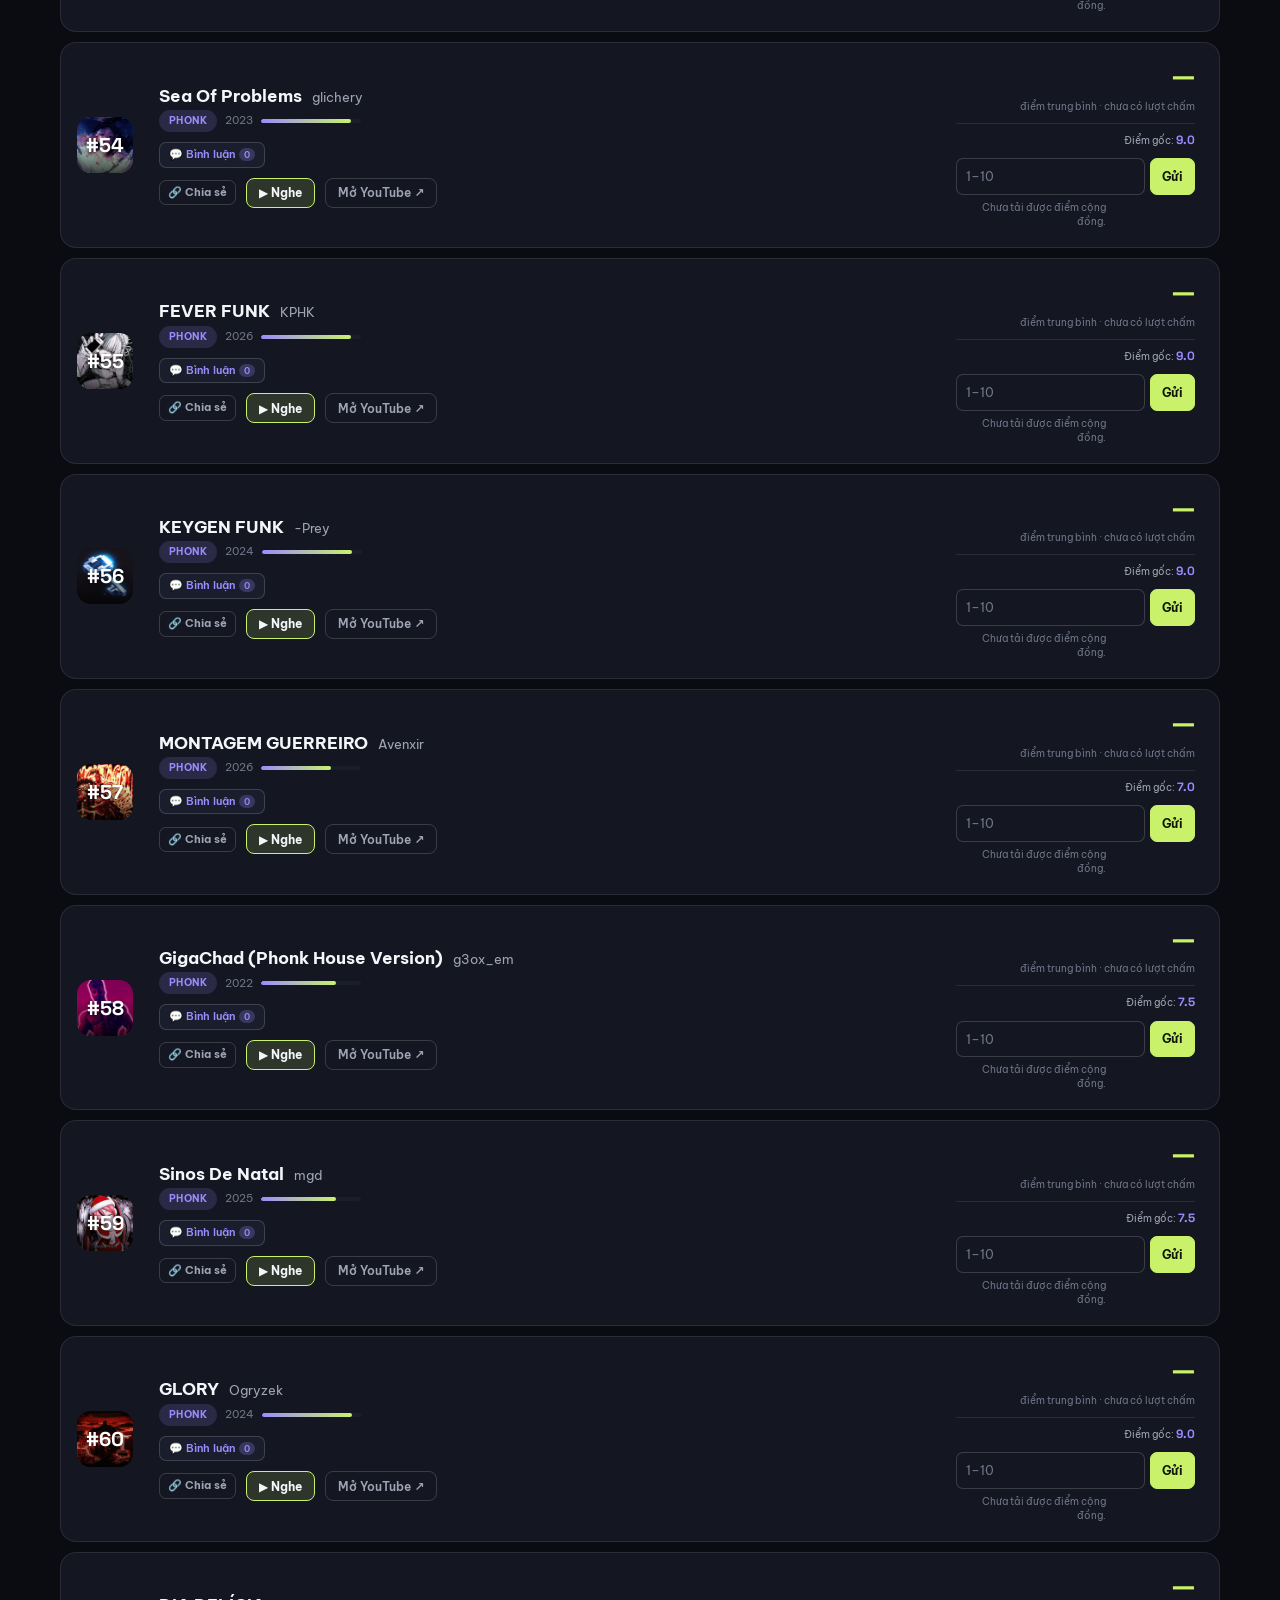
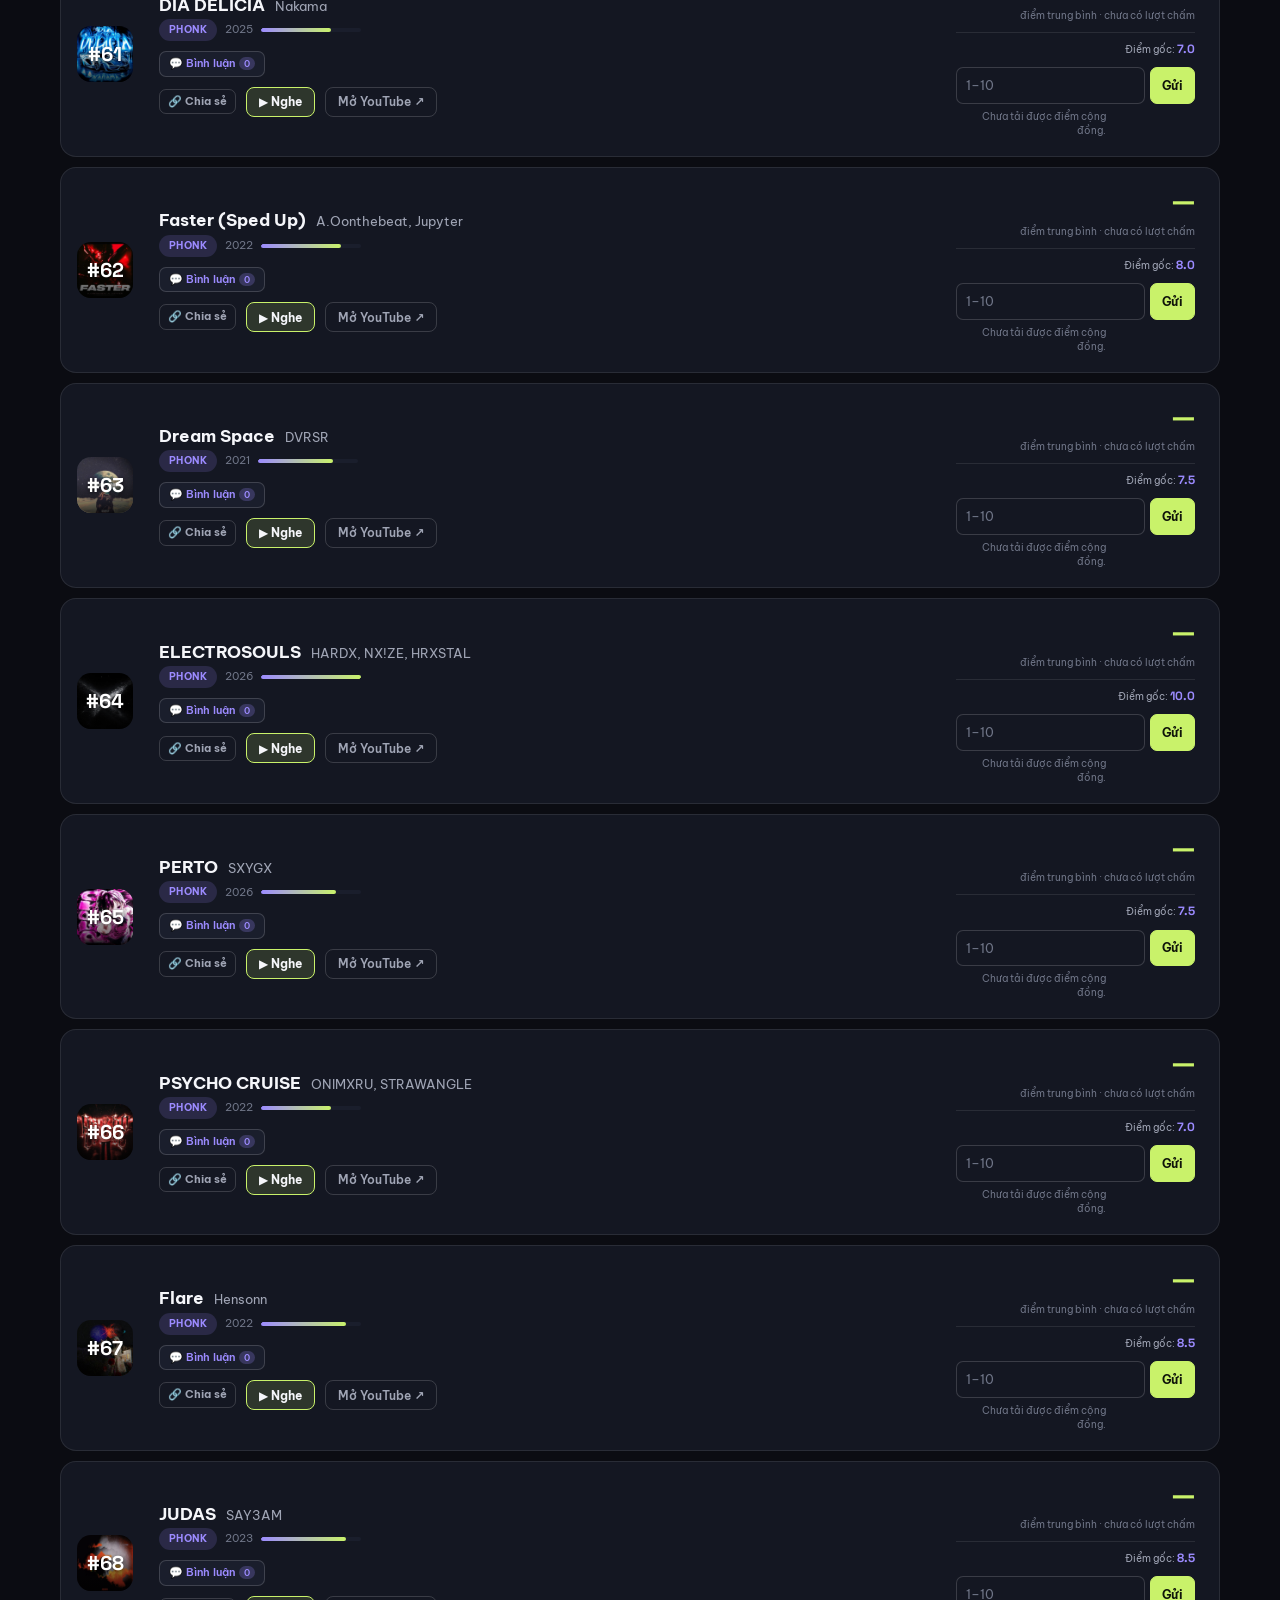
==== commit 18ecd551: "Thêm dòng đăng nhập thành công cho người xem Co-authored-by: arena-agent <297053741+arena-agent@user" ====
--- a/index.html
+++ b/index.html
@@ -6,14 +6,14 @@
   <meta name="description" content="Bảng xếp hạng nhạc và bình chọn cộng đồng của Soricia.">
   <meta name="theme-color" content="#0b0c12">
   <title>Soricia — Khám phá & chấm điểm nhạc</title>
-  <link rel="icon" type="image/svg+xml" href="assets/favicon.svg?v=55">
+  <link rel="icon" type="image/svg+xml" href="assets/favicon.svg?v=56">
   <link rel="preconnect" href="https://fonts.googleapis.com">
   <link rel="preconnect" href="https://fonts.gstatic.com" crossorigin>
   <link href="https://fonts.googleapis.com/css2?family=Be+Vietnam+Pro:wght@400;500;600;700;800&family=Space+Grotesk:wght@500;600;700&display=swap" rel="stylesheet">
-  <link rel="stylesheet" href="assets/css/style.css?v=55">
-  <script src="data/data.js?v=55"></script>
-  <script src="data/config.js?v=55"></script>
-  <script src="assets/js/app.js?v=55" defer></script>
+  <link rel="stylesheet" href="assets/css/style.css?v=56">
+  <script src="data/data.js?v=56"></script>
+  <script src="data/config.js?v=56"></script>
+  <script src="assets/js/app.js?v=56" defer></script>
 </head>
 <body data-page="music">
   <a class="skip-link" href="#main">Chuyển đến nội dung</a>
--- a/assets/css/style.css
+++ b/assets/css/style.css
@@ -931,3 +931,9 @@
   }
   .song-rank img, .anime-cover-img { filter: none; opacity: 1; }
 }
+
+.form-status.is-success {
+  border-color: color-mix(in srgb, var(--accent) 45%, transparent);
+  background: color-mix(in srgb, var(--accent) 14%, transparent);
+  color: var(--accent);
+}
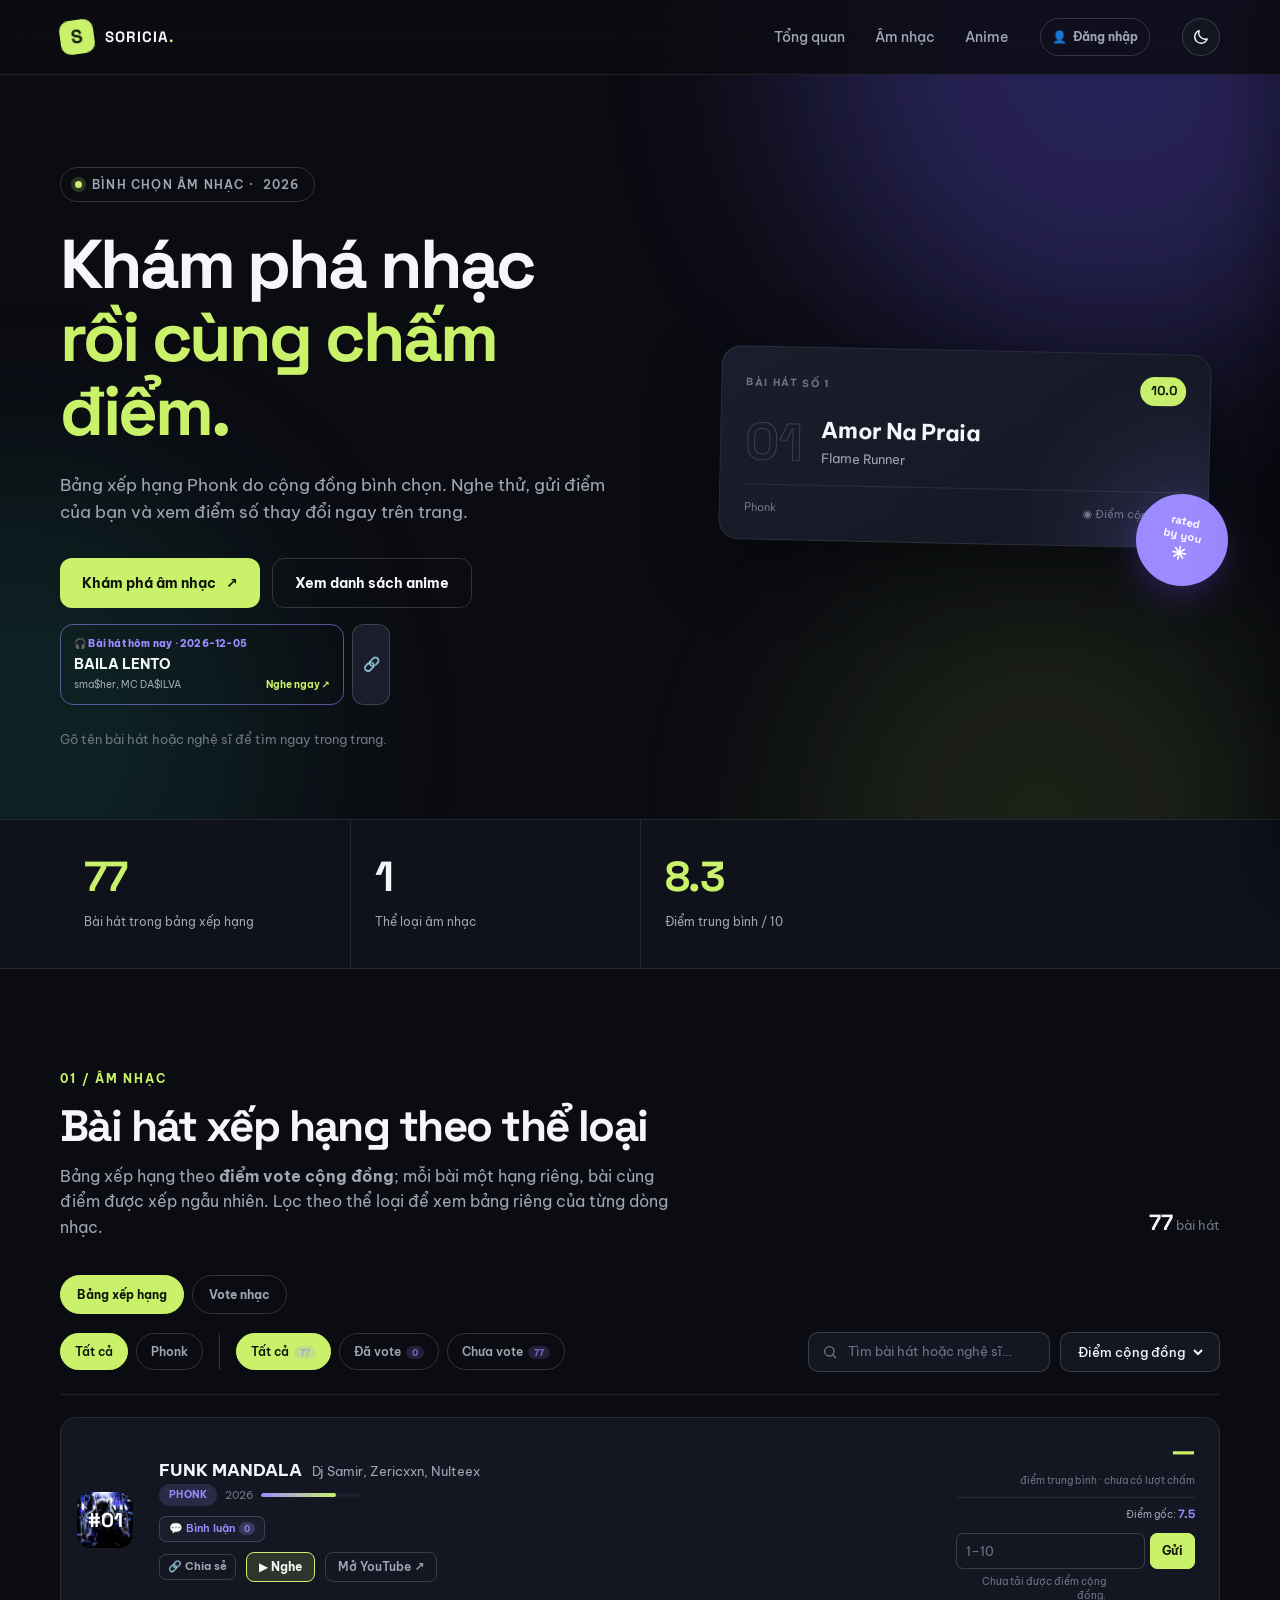
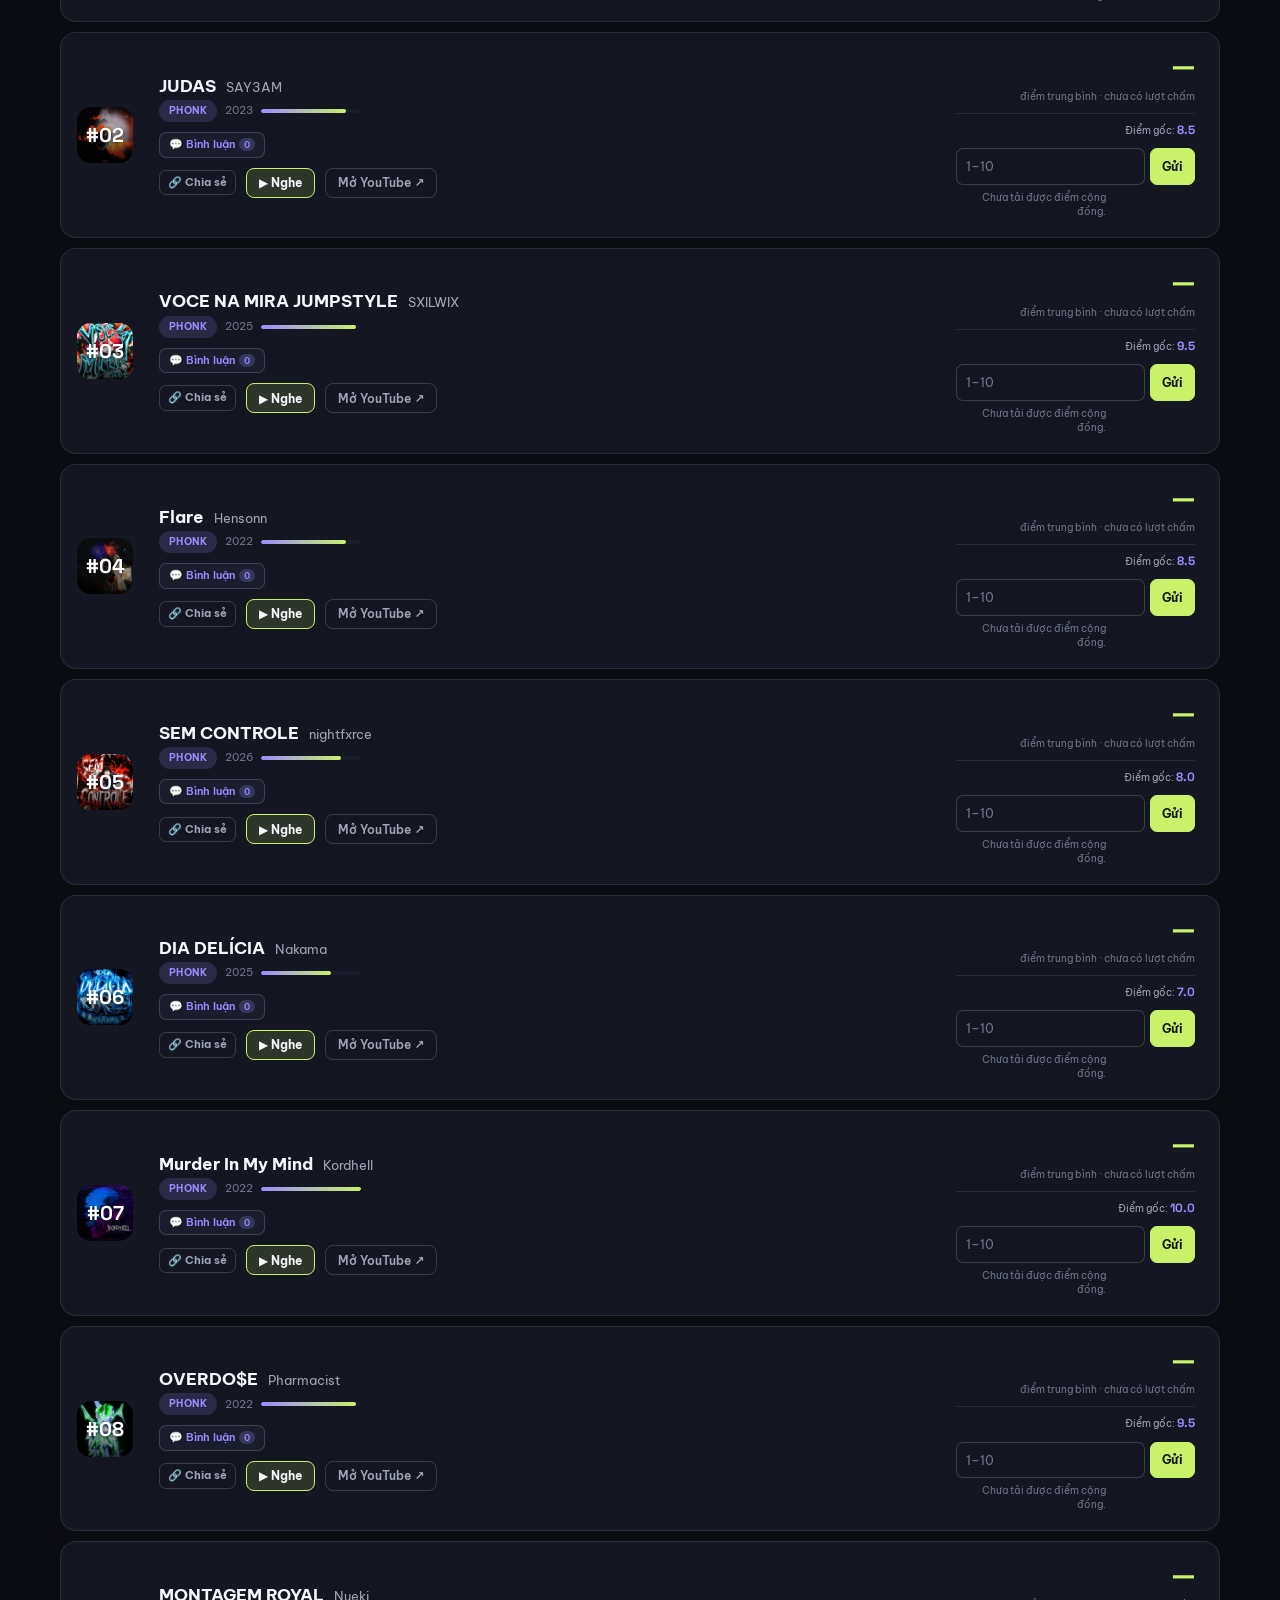
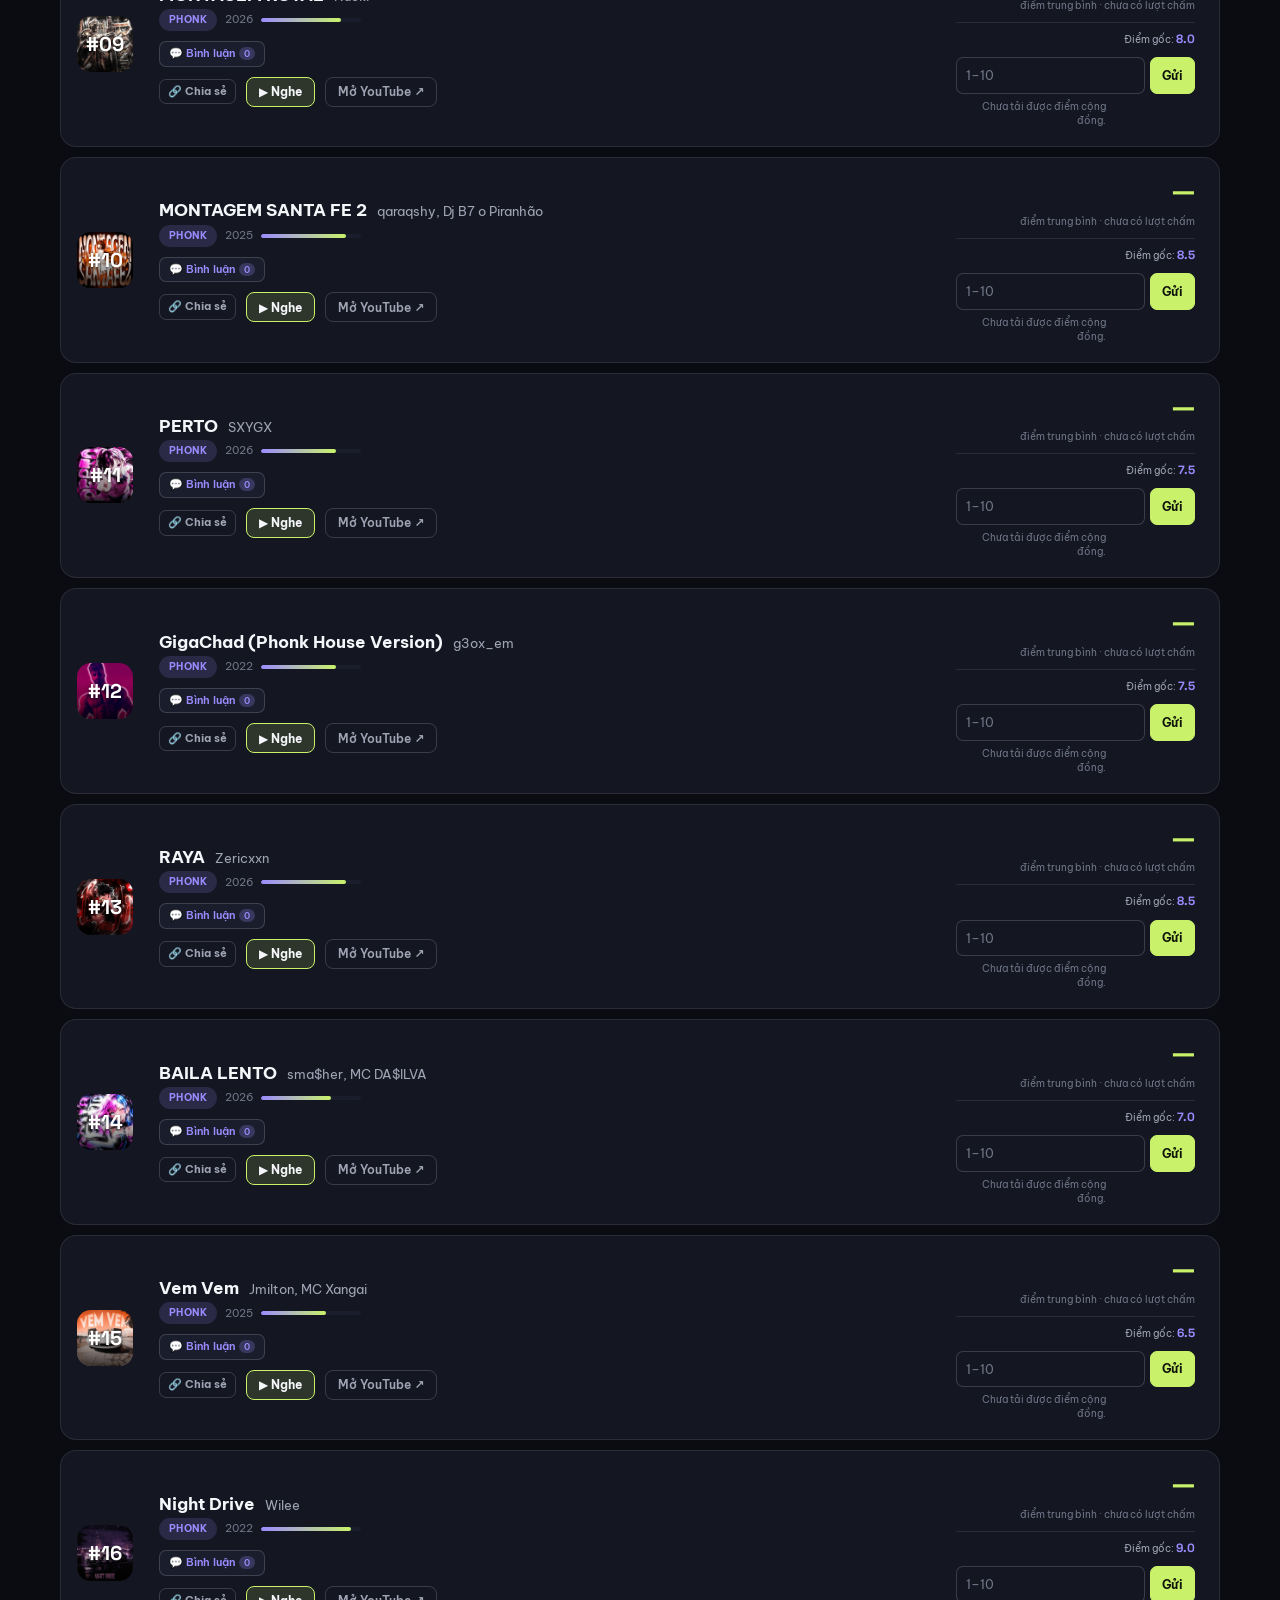
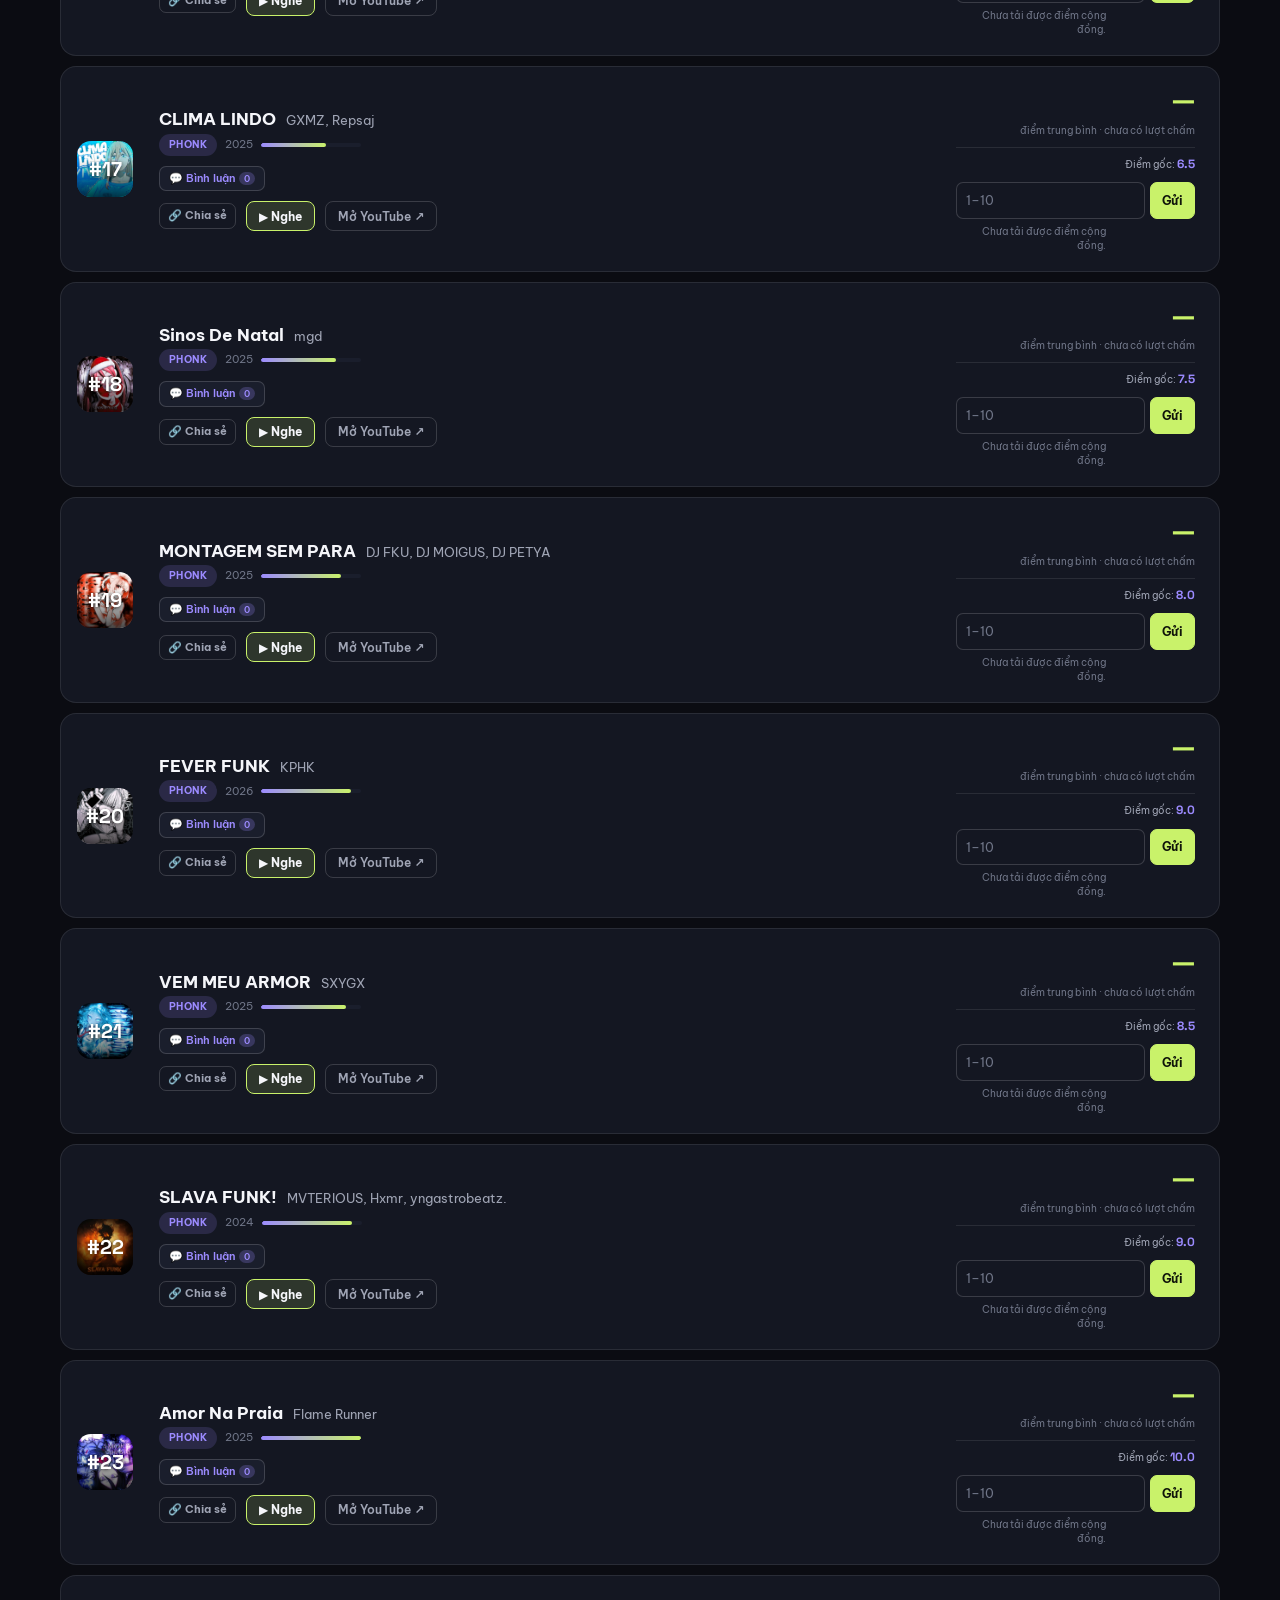
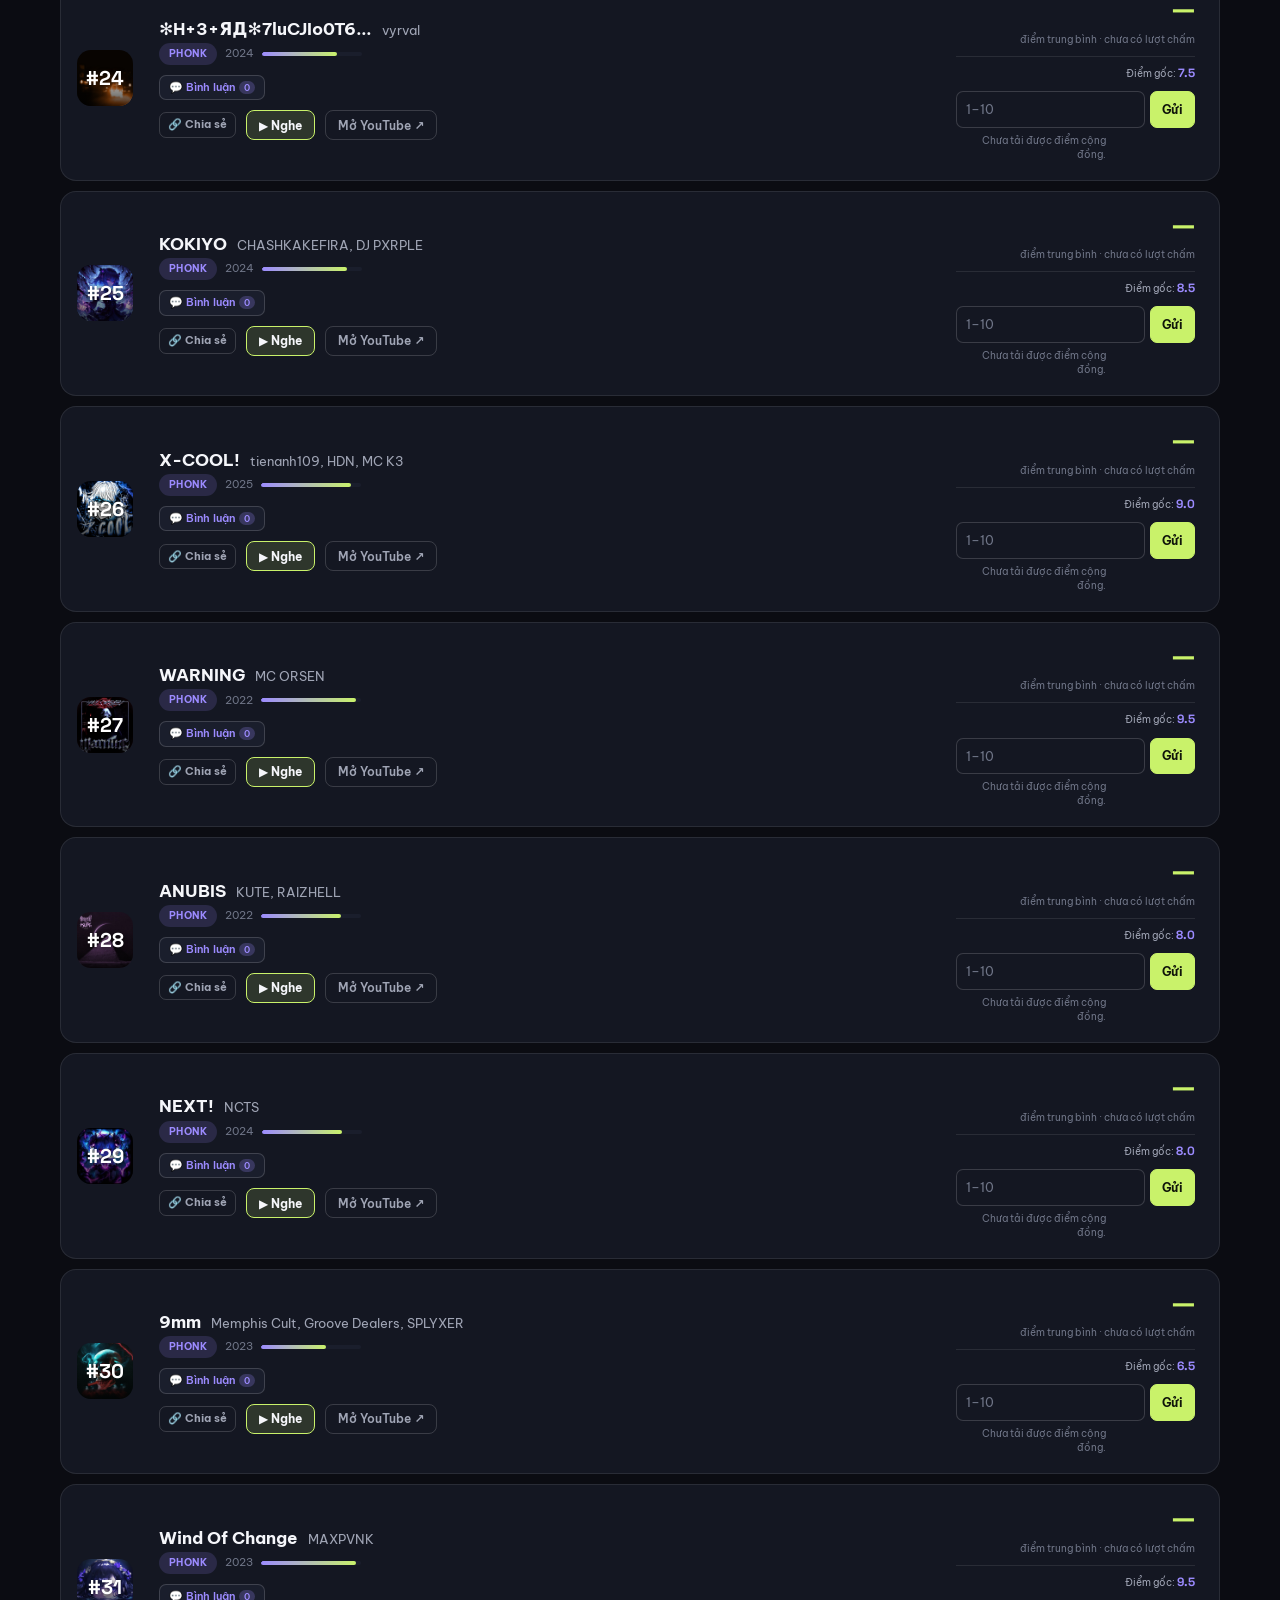
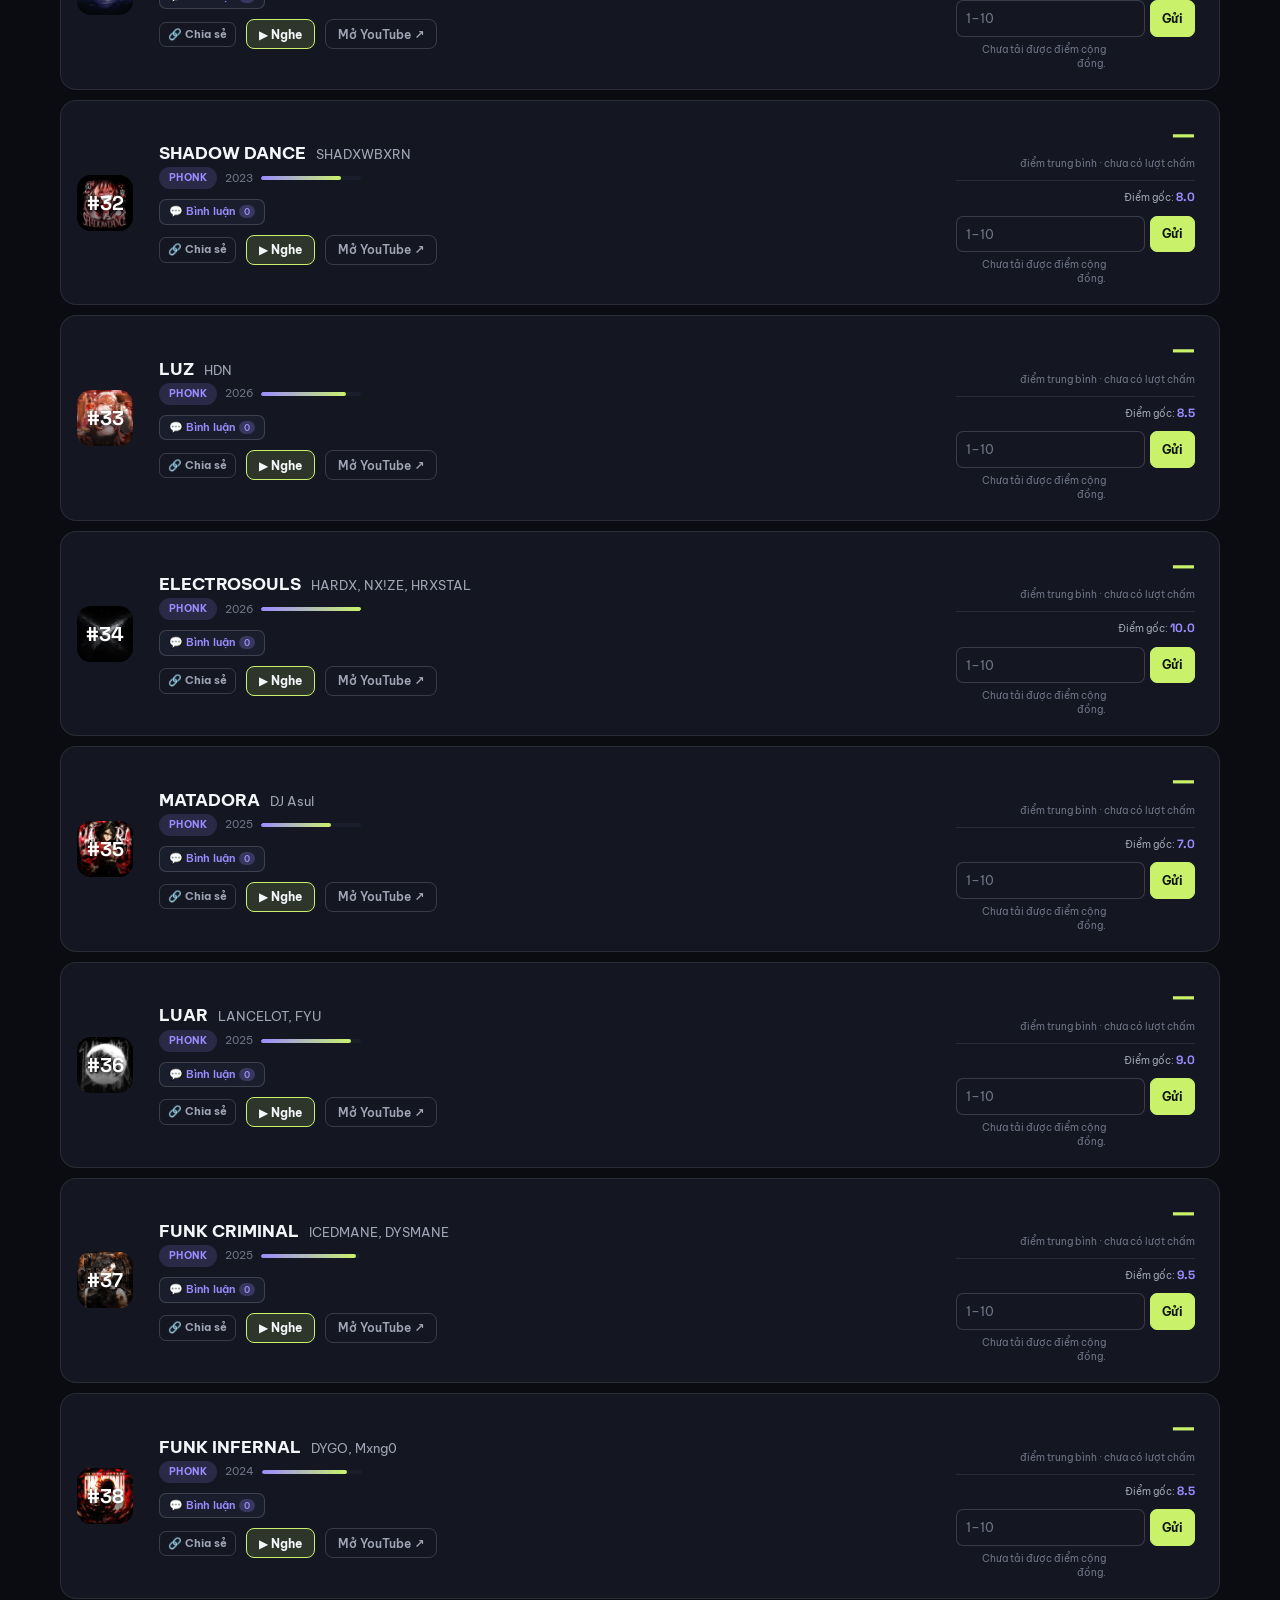
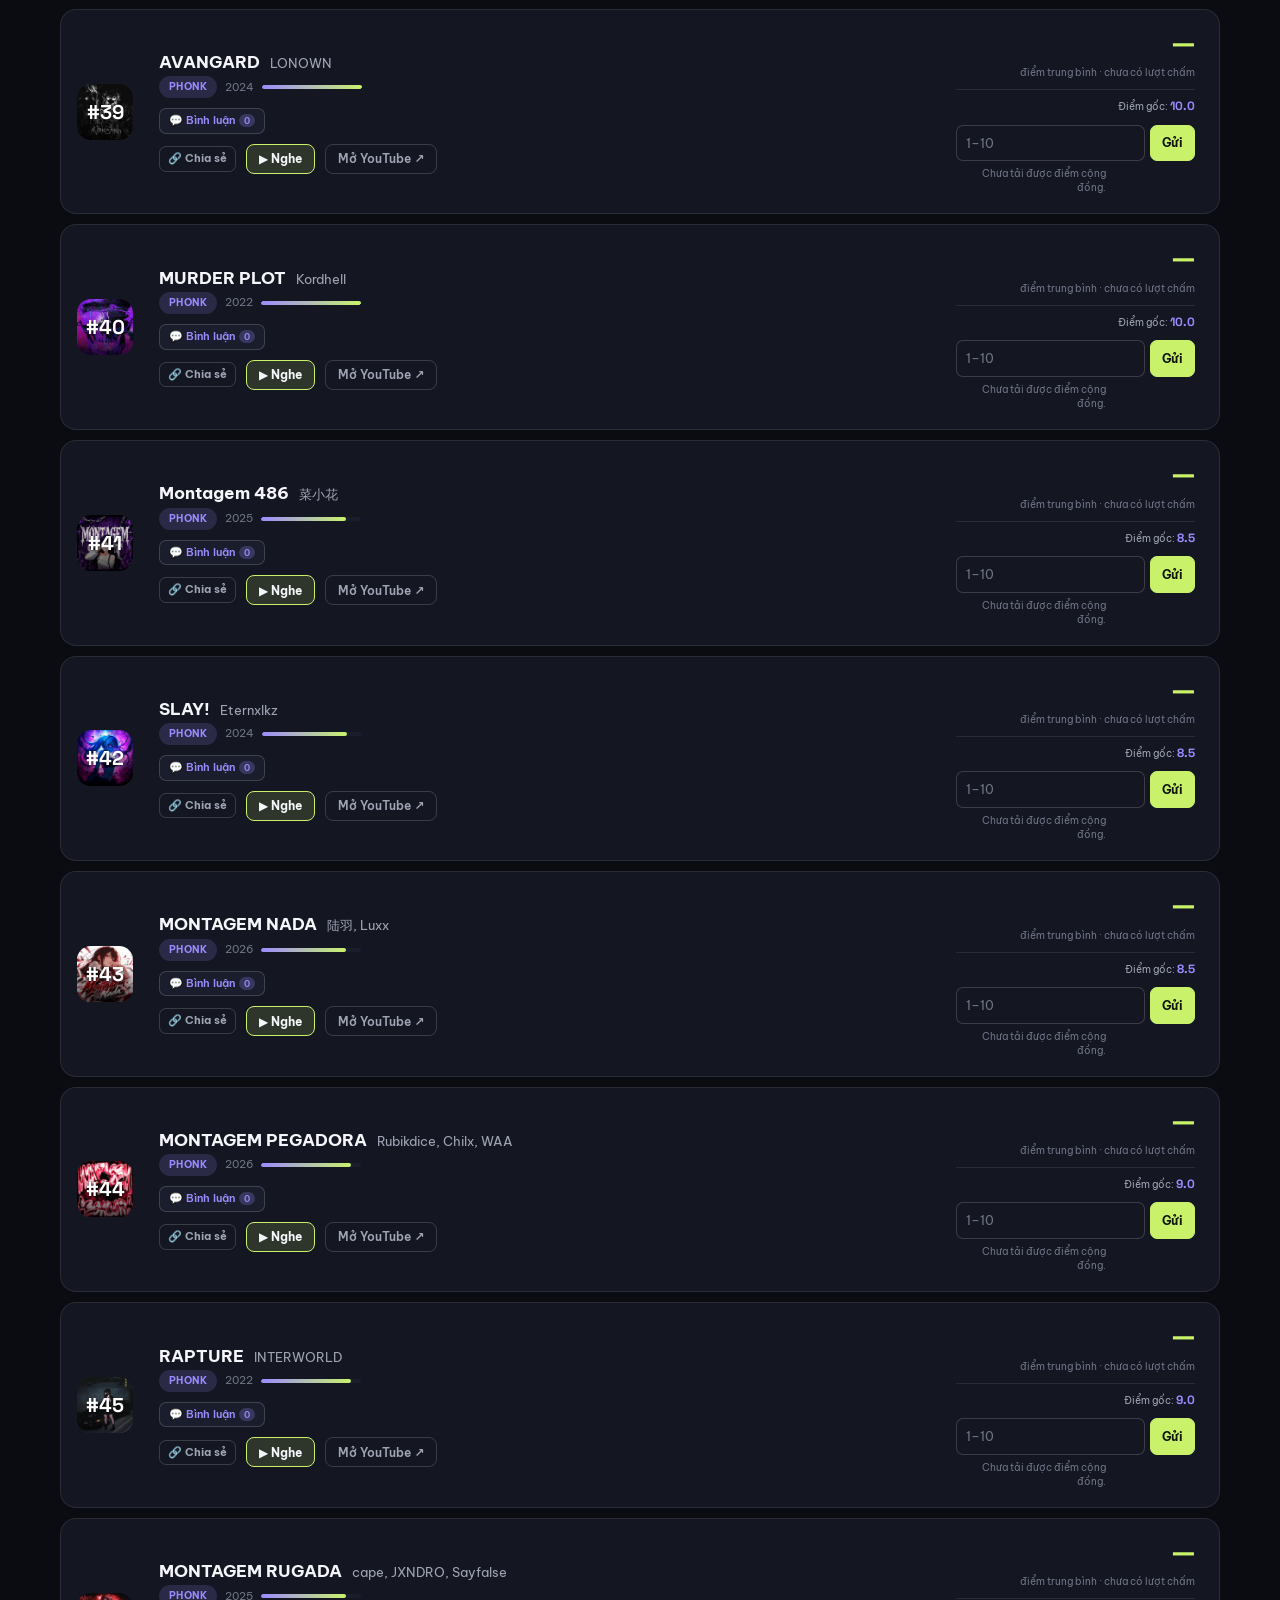
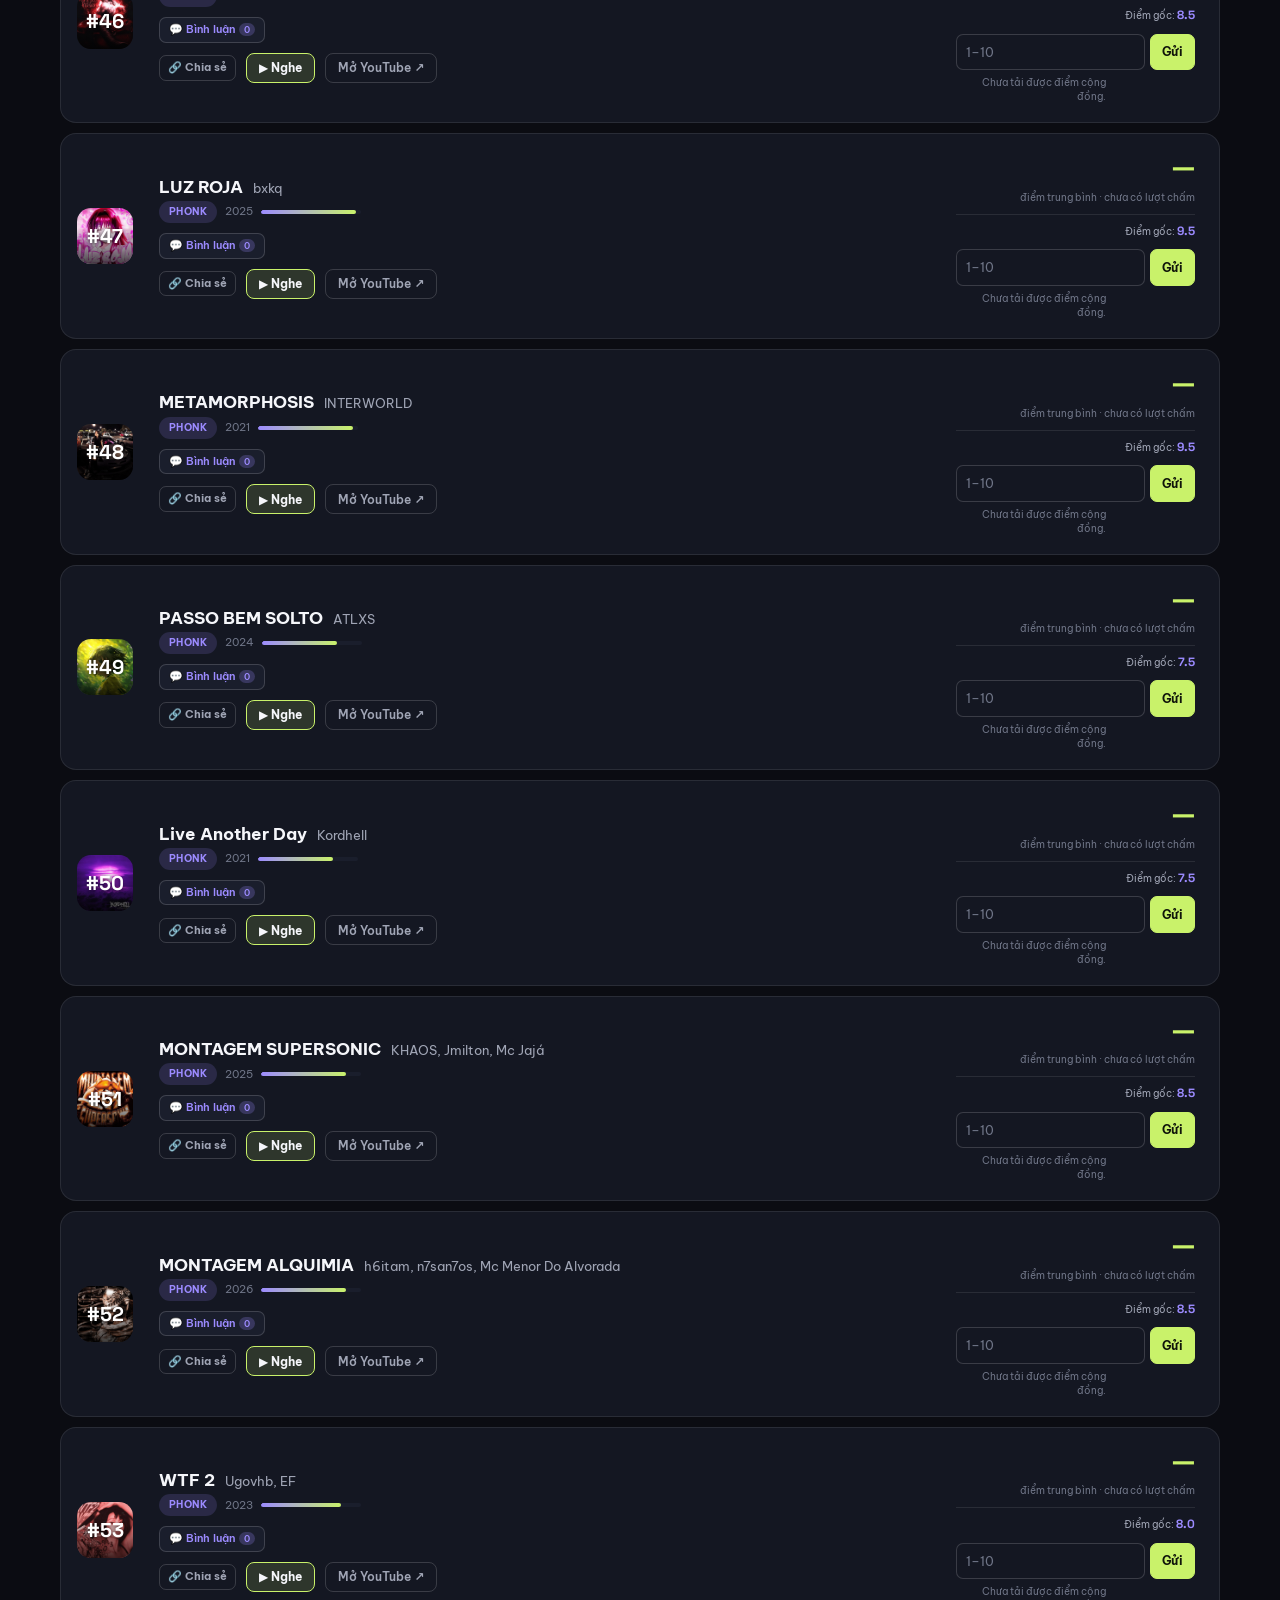
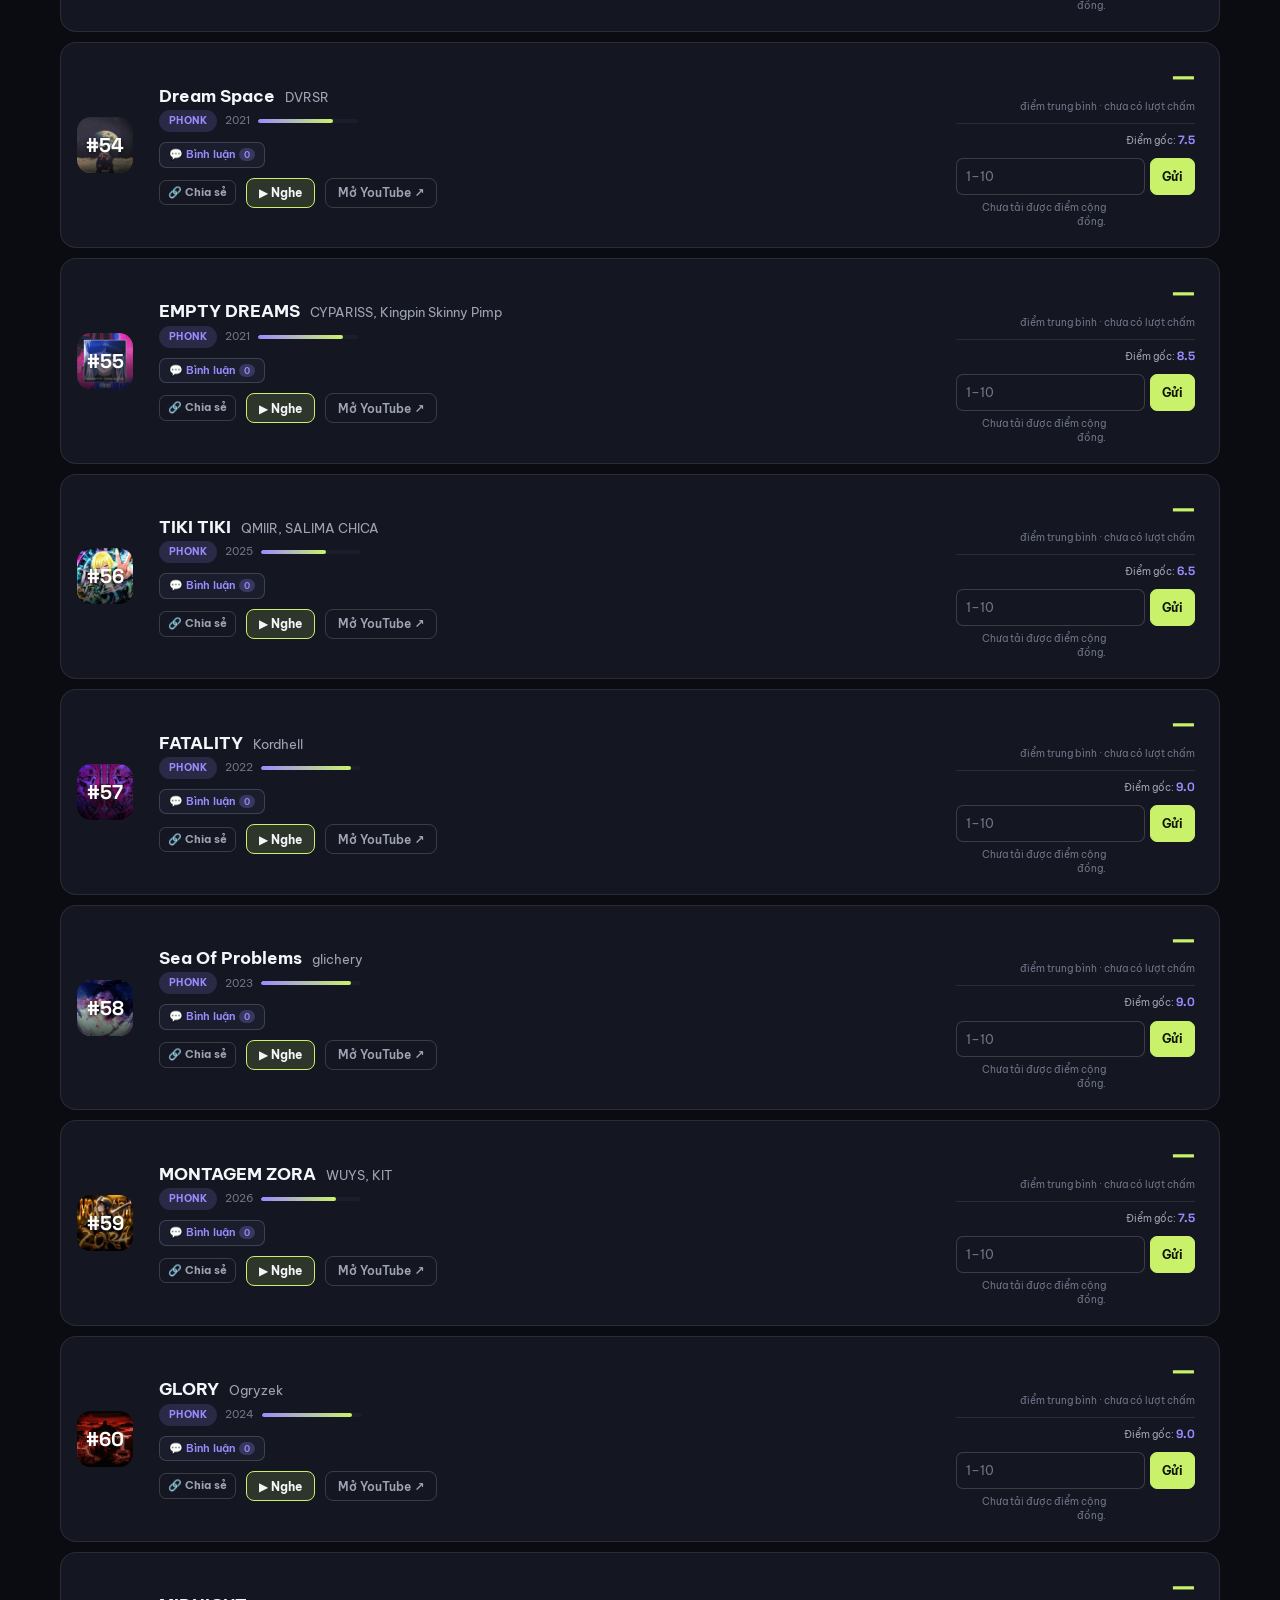
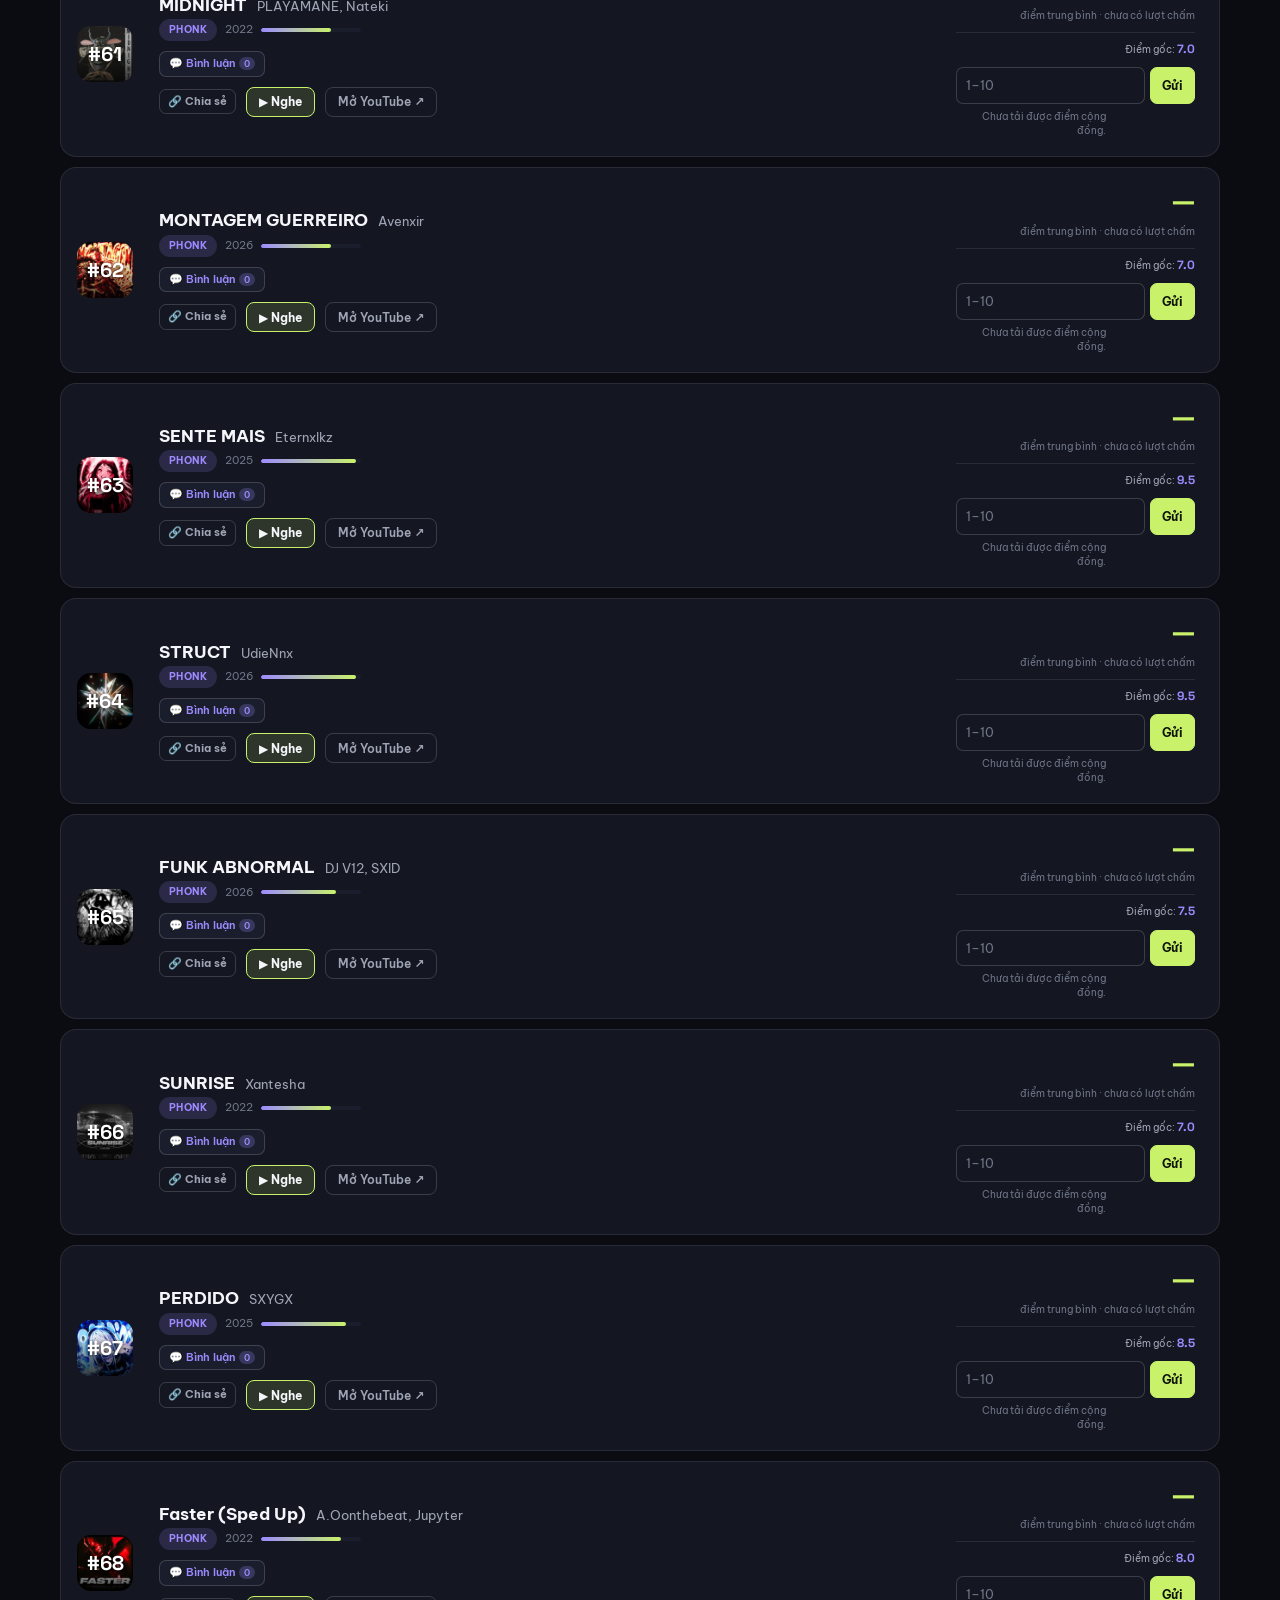
==== commit cd7c706e: "Giữ phiếuvote khi đồng bộ tài khoản và thêm nút đồng bộ lại Co-authored-by: arena-agent <297053741+a" ====
--- a/index.html
+++ b/index.html
@@ -6,14 +6,14 @@
   <meta name="description" content="Bảng xếp hạng nhạc và bình chọn cộng đồng của Soricia.">
   <meta name="theme-color" content="#0b0c12">
   <title>Soricia — Khám phá & chấm điểm nhạc</title>
-  <link rel="icon" type="image/svg+xml" href="assets/favicon.svg?v=56">
+  <link rel="icon" type="image/svg+xml" href="assets/favicon.svg?v=57">
   <link rel="preconnect" href="https://fonts.googleapis.com">
   <link rel="preconnect" href="https://fonts.gstatic.com" crossorigin>
   <link href="https://fonts.googleapis.com/css2?family=Be+Vietnam+Pro:wght@400;500;600;700;800&family=Space+Grotesk:wght@500;600;700&display=swap" rel="stylesheet">
-  <link rel="stylesheet" href="assets/css/style.css?v=56">
-  <script src="data/data.js?v=56"></script>
-  <script src="data/config.js?v=56"></script>
-  <script src="assets/js/app.js?v=56" defer></script>
+  <link rel="stylesheet" href="assets/css/style.css?v=57">
+  <script src="data/data.js?v=57"></script>
+  <script src="data/config.js?v=57"></script>
+  <script src="assets/js/app.js?v=57" defer></script>
 </head>
 <body data-page="music">
   <a class="skip-link" href="#main">Chuyển đến nội dung</a>
@@ -279,6 +279,7 @@
         <button class="btn btn-primary" id="account-signup" type="button">Tạo tài khoản</button>
         <button class="btn btn-ghost" id="account-signin" type="button">Đăng nhập</button>
         <button class="btn btn-ghost" id="account-signout" type="button" hidden>Đăng xuất</button>
+        <button class="btn btn-ghost" id="account-resync" type="button" hidden>Đồng bộ lại phiếu đã vote</button>
       </div>
     </div>
   </div>
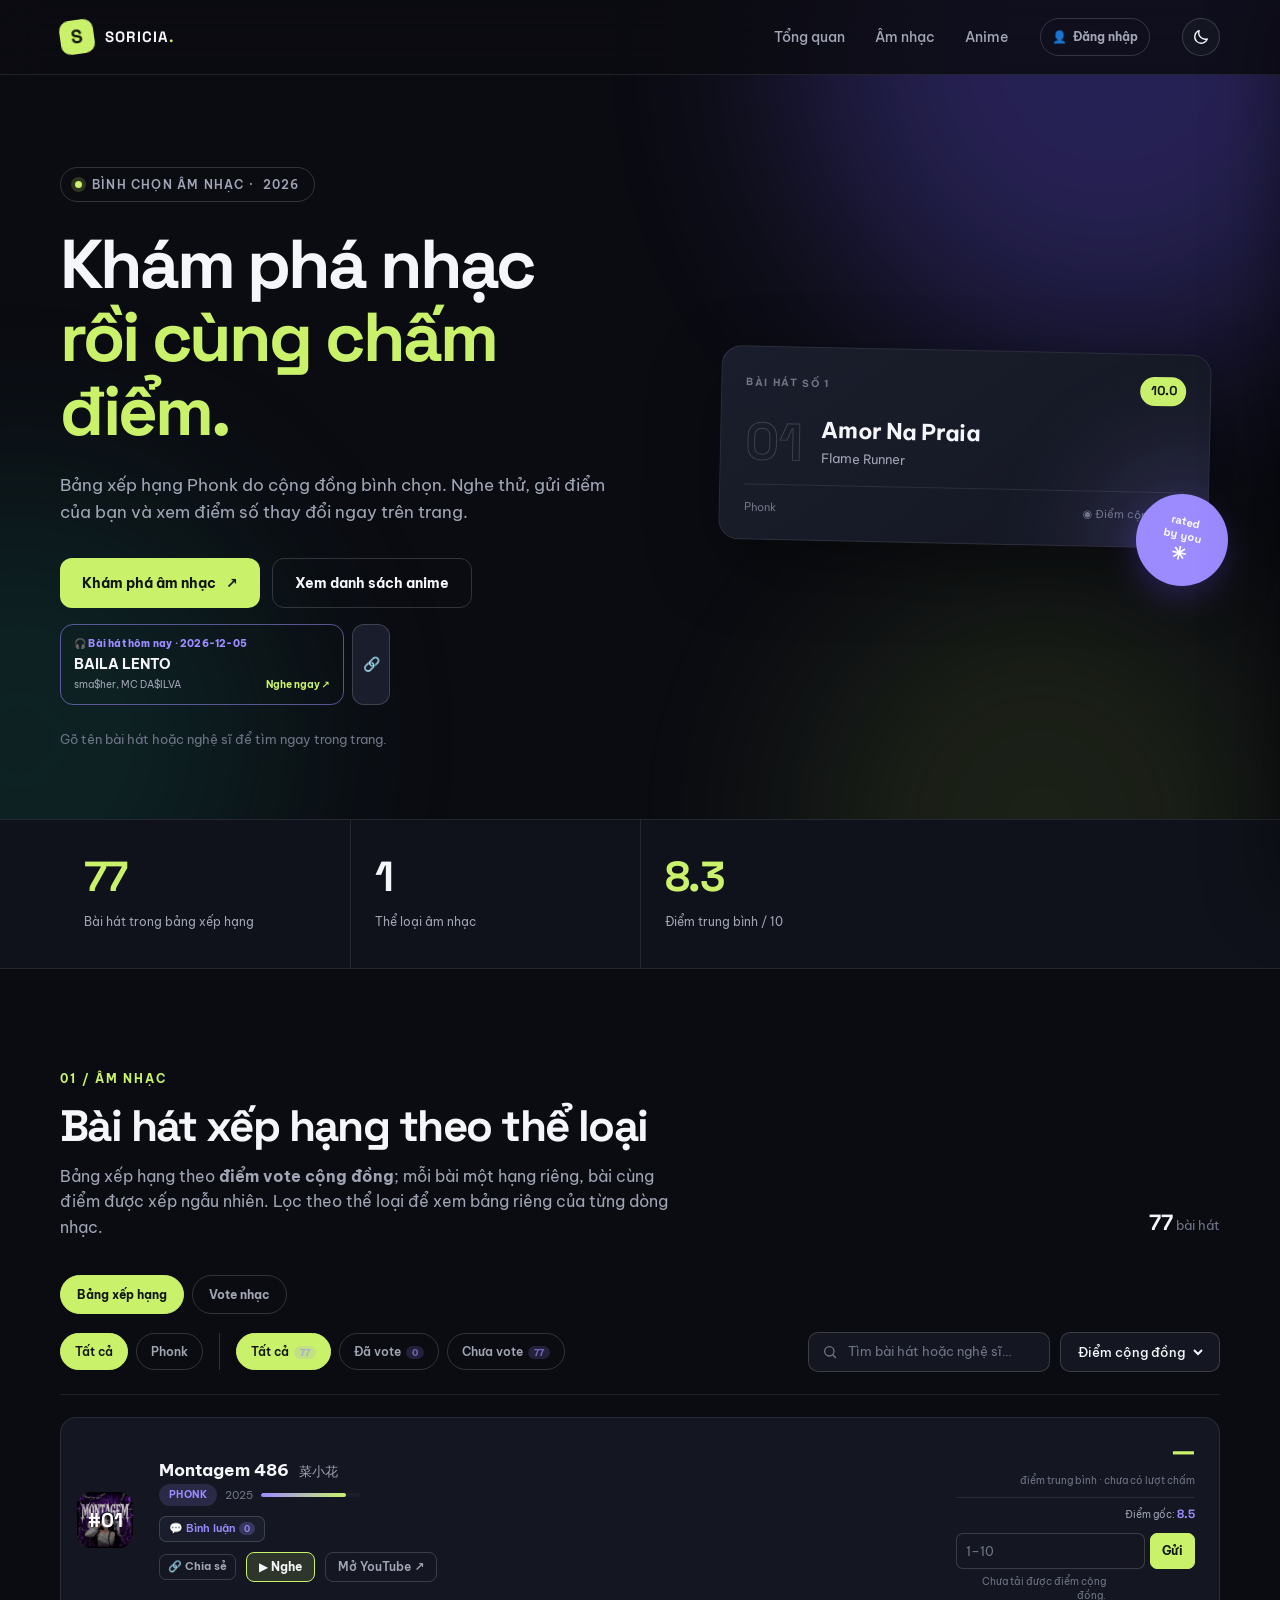
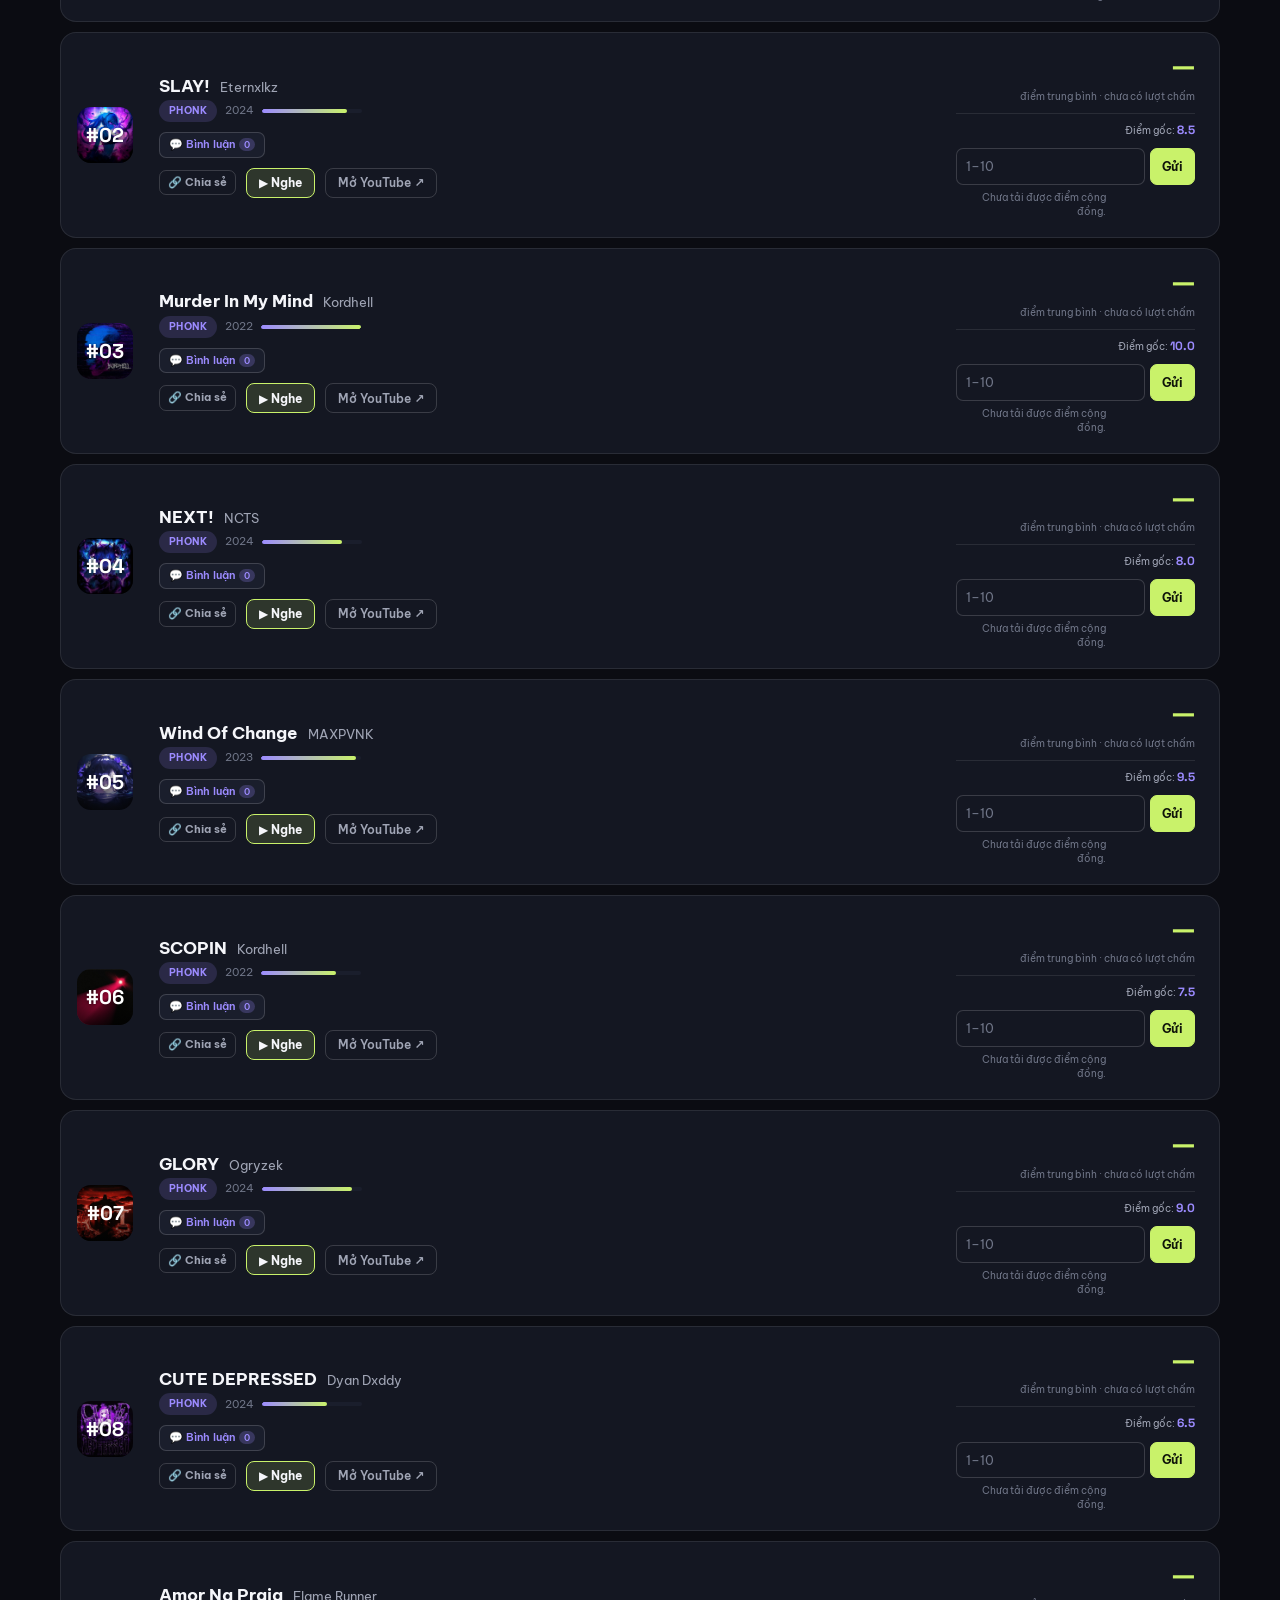
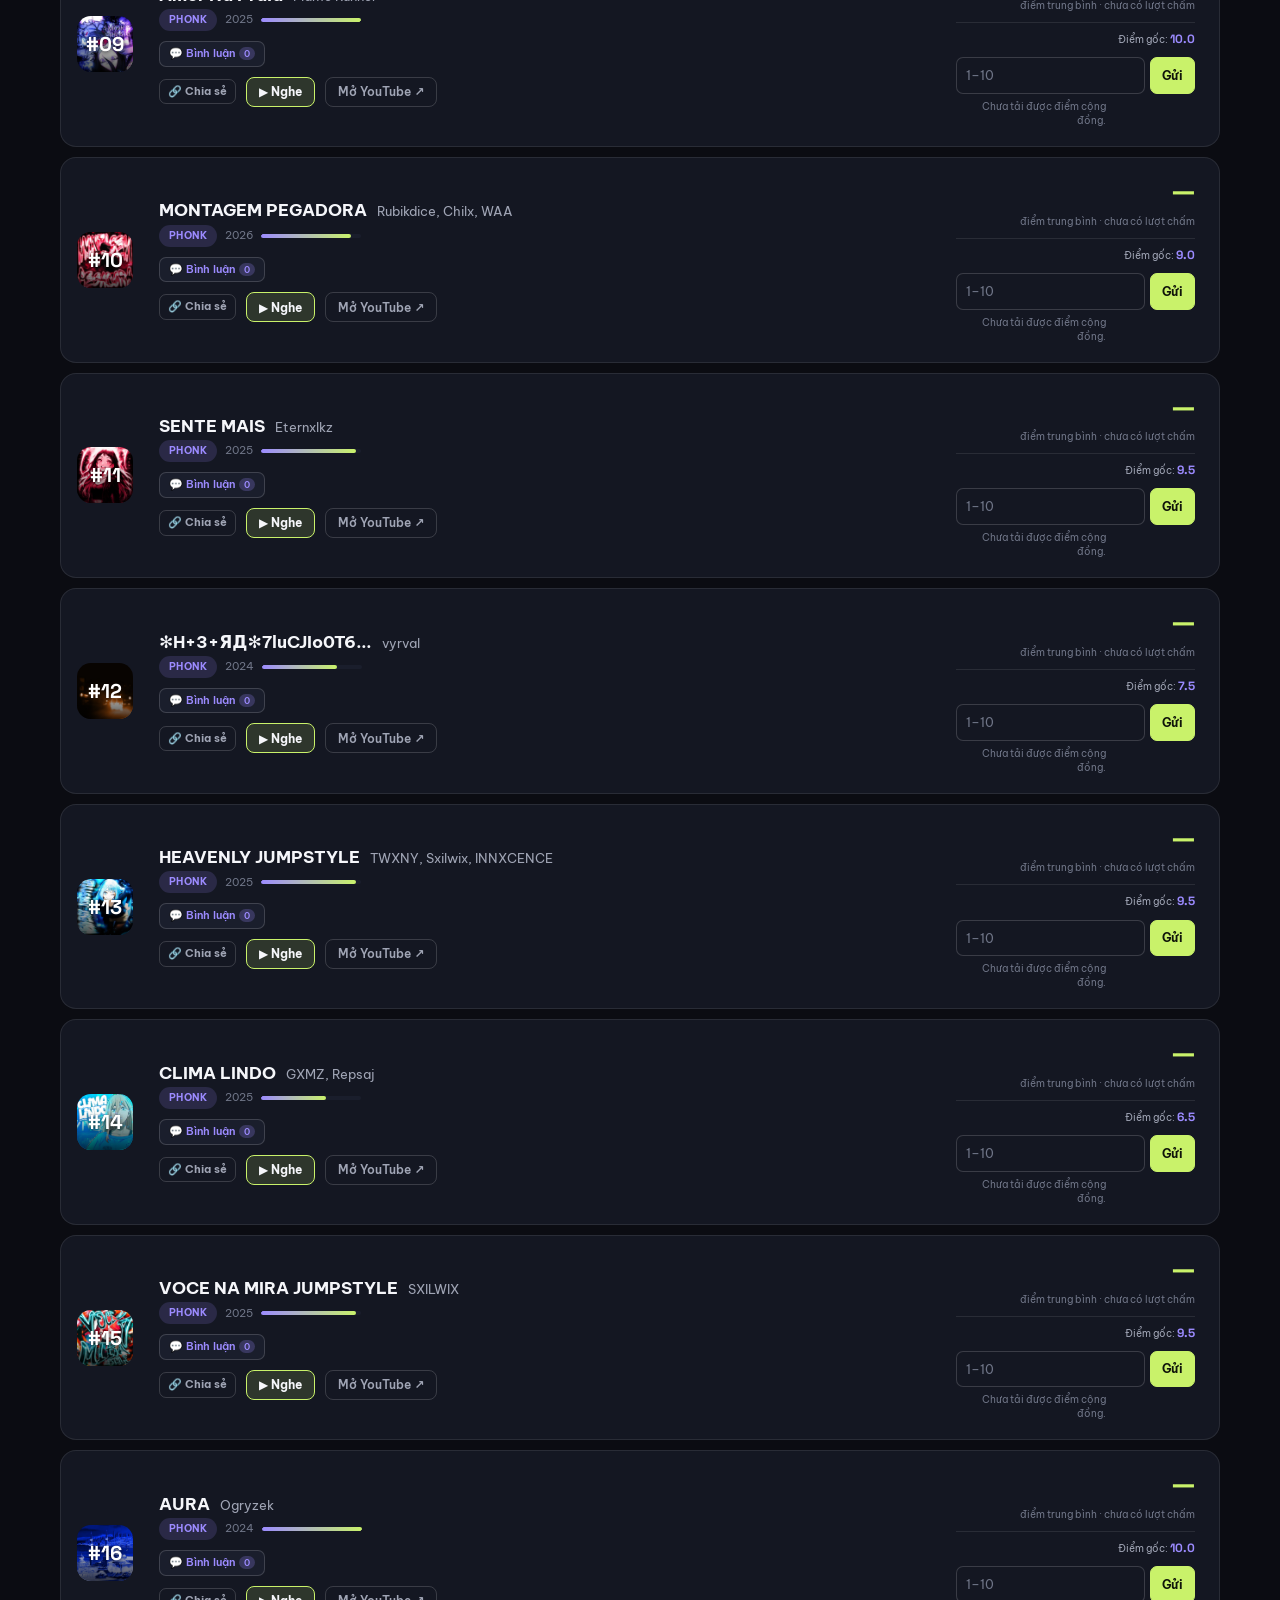
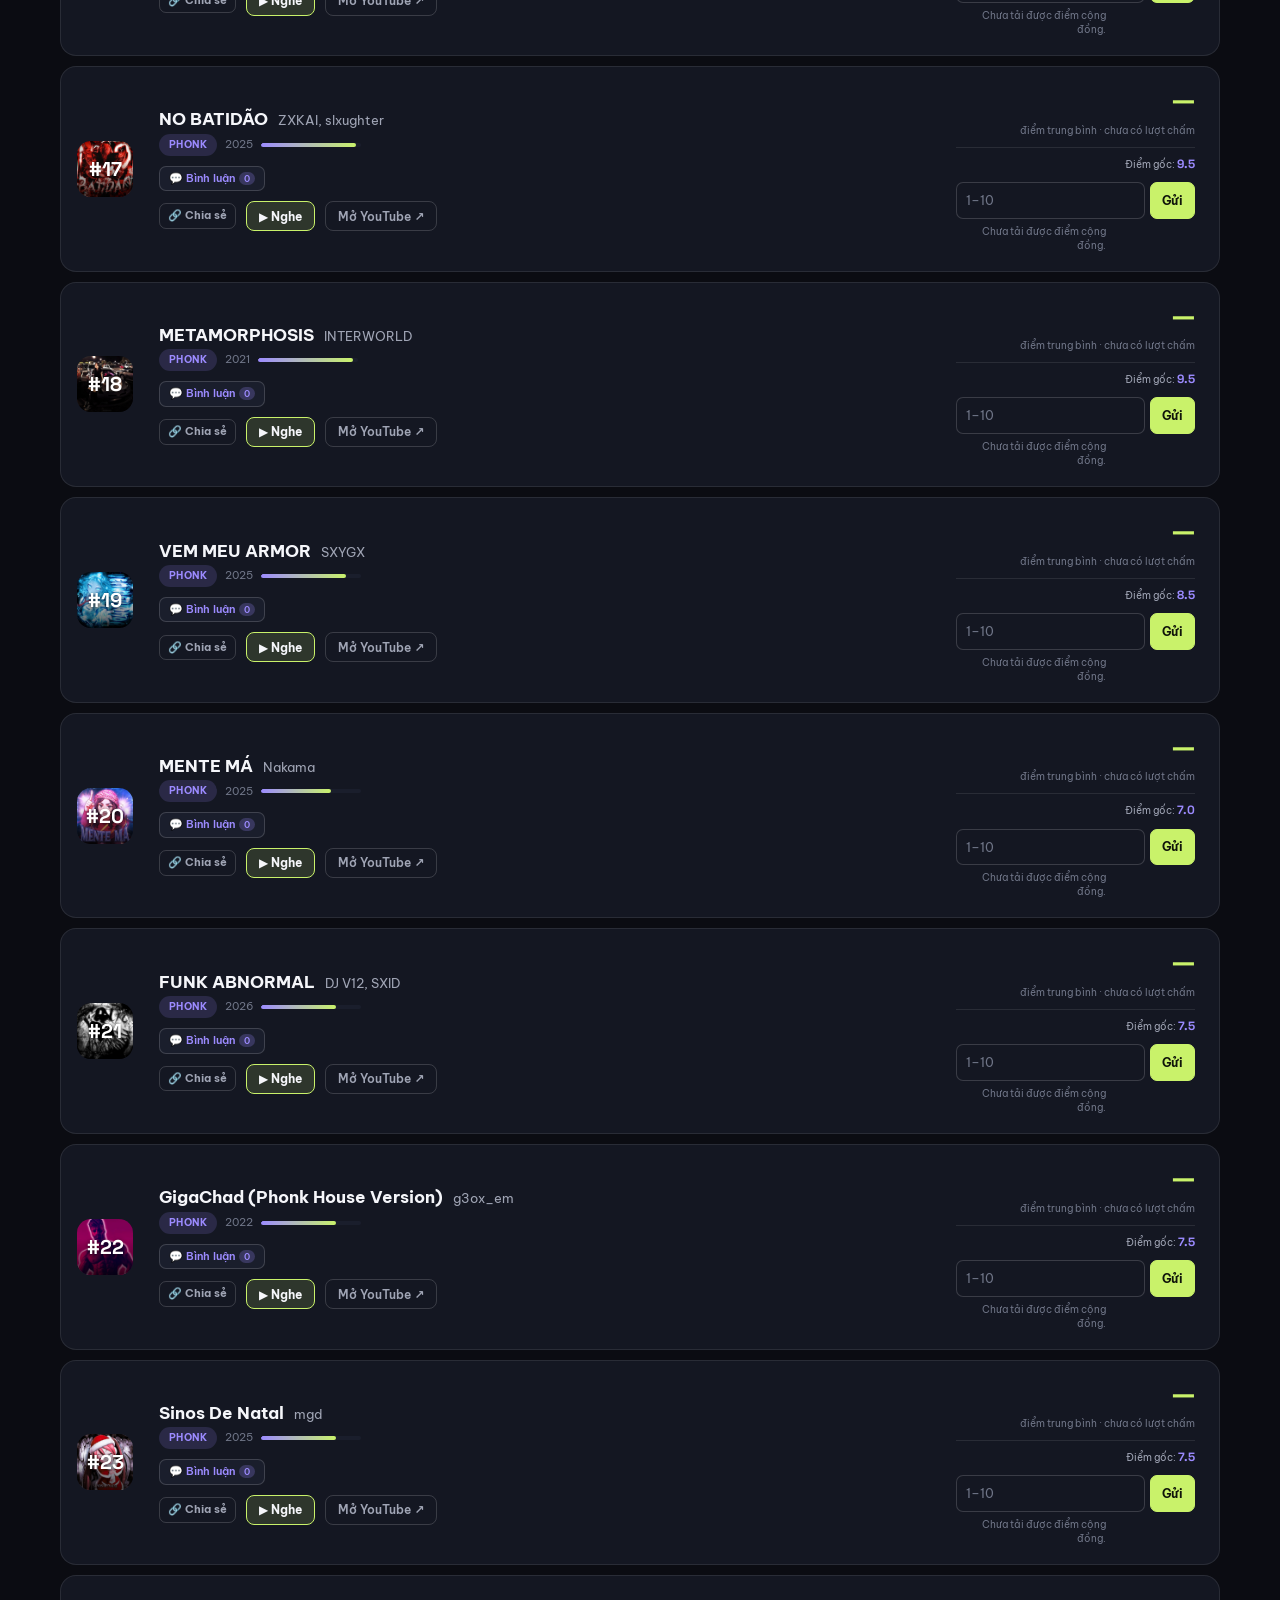
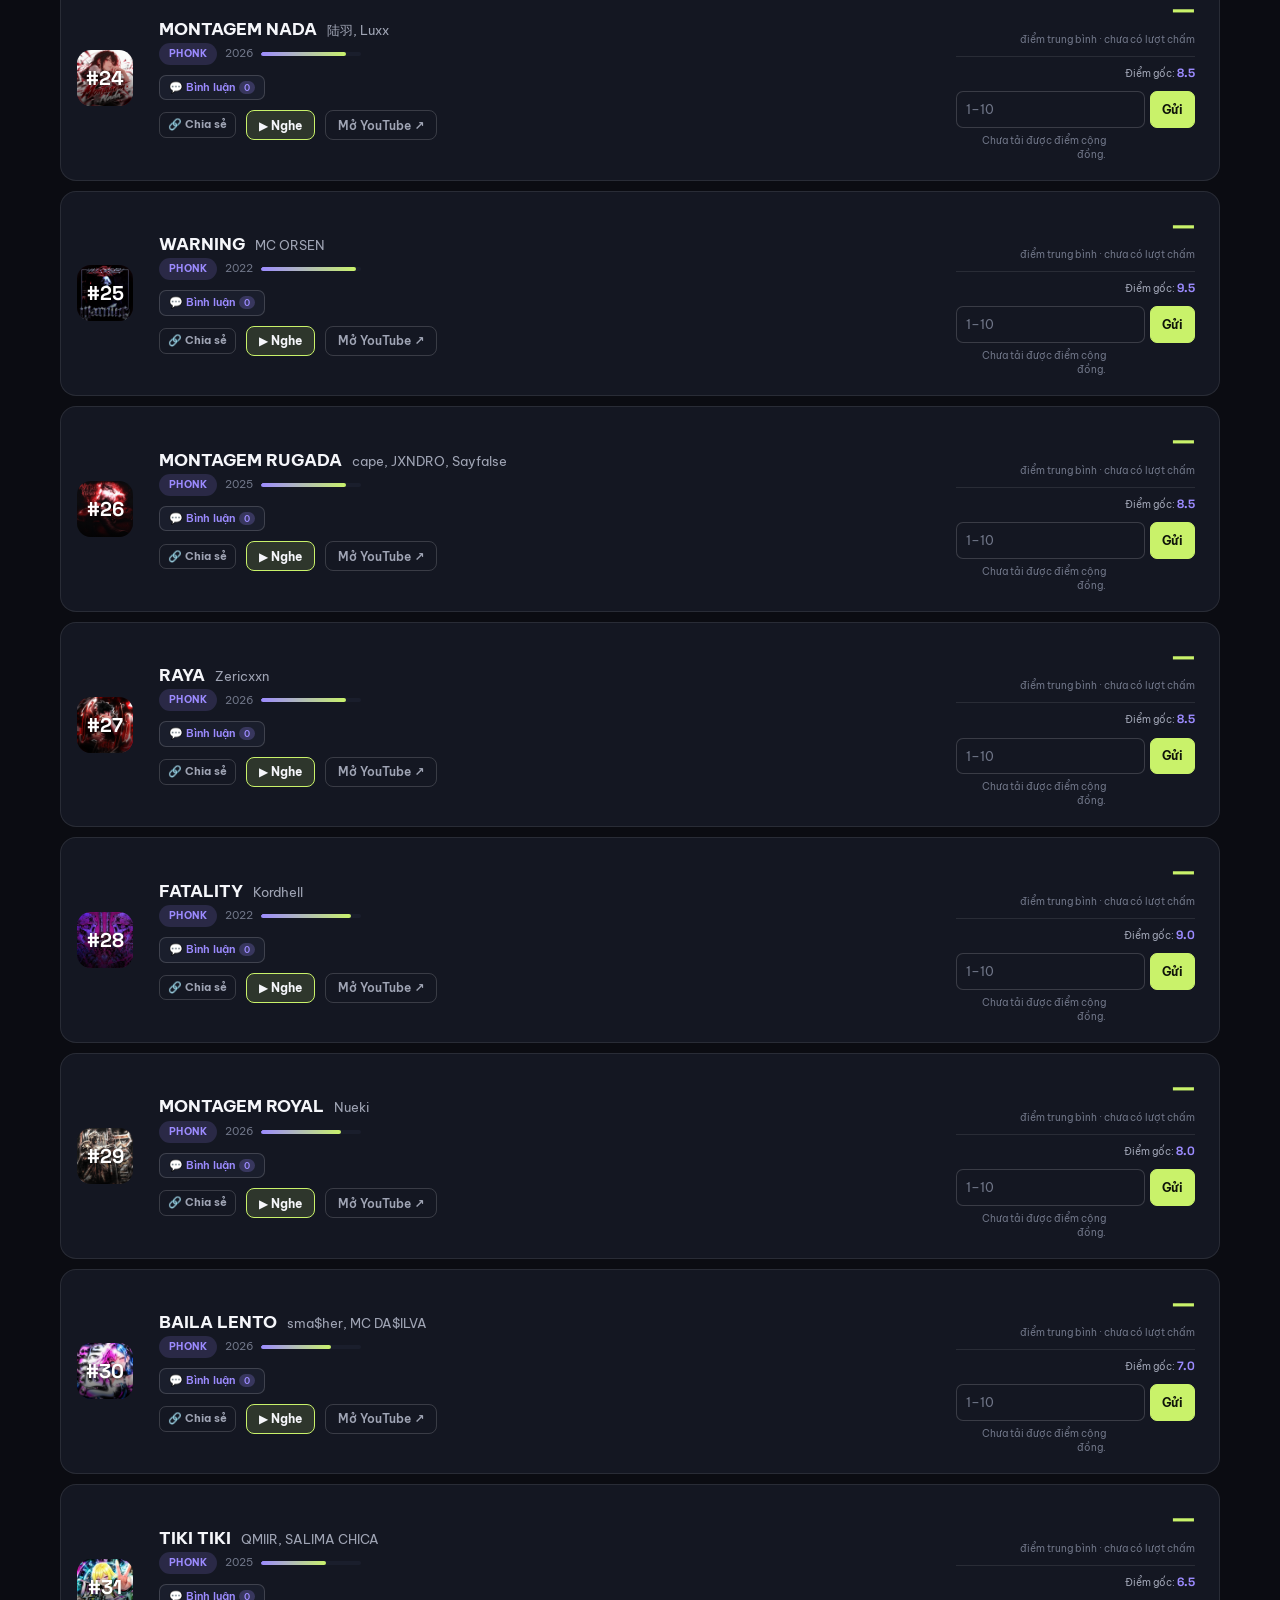
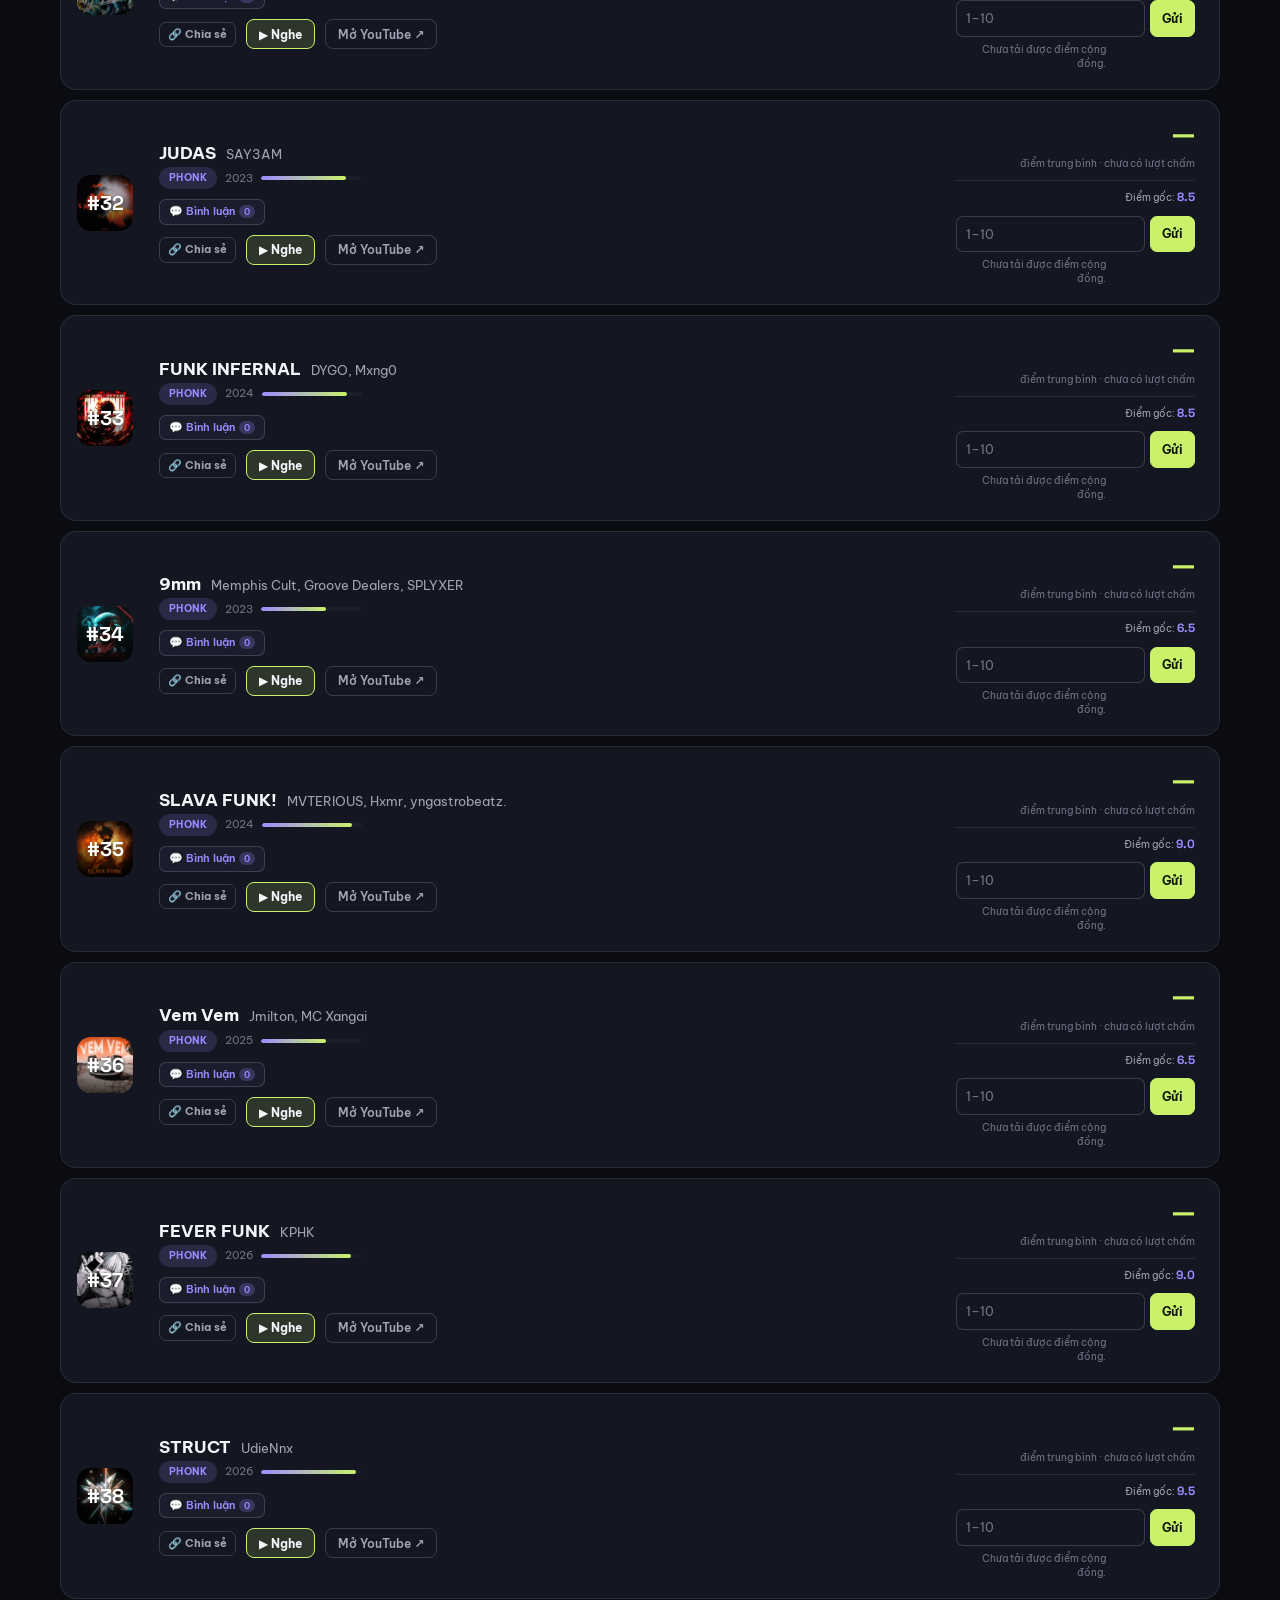
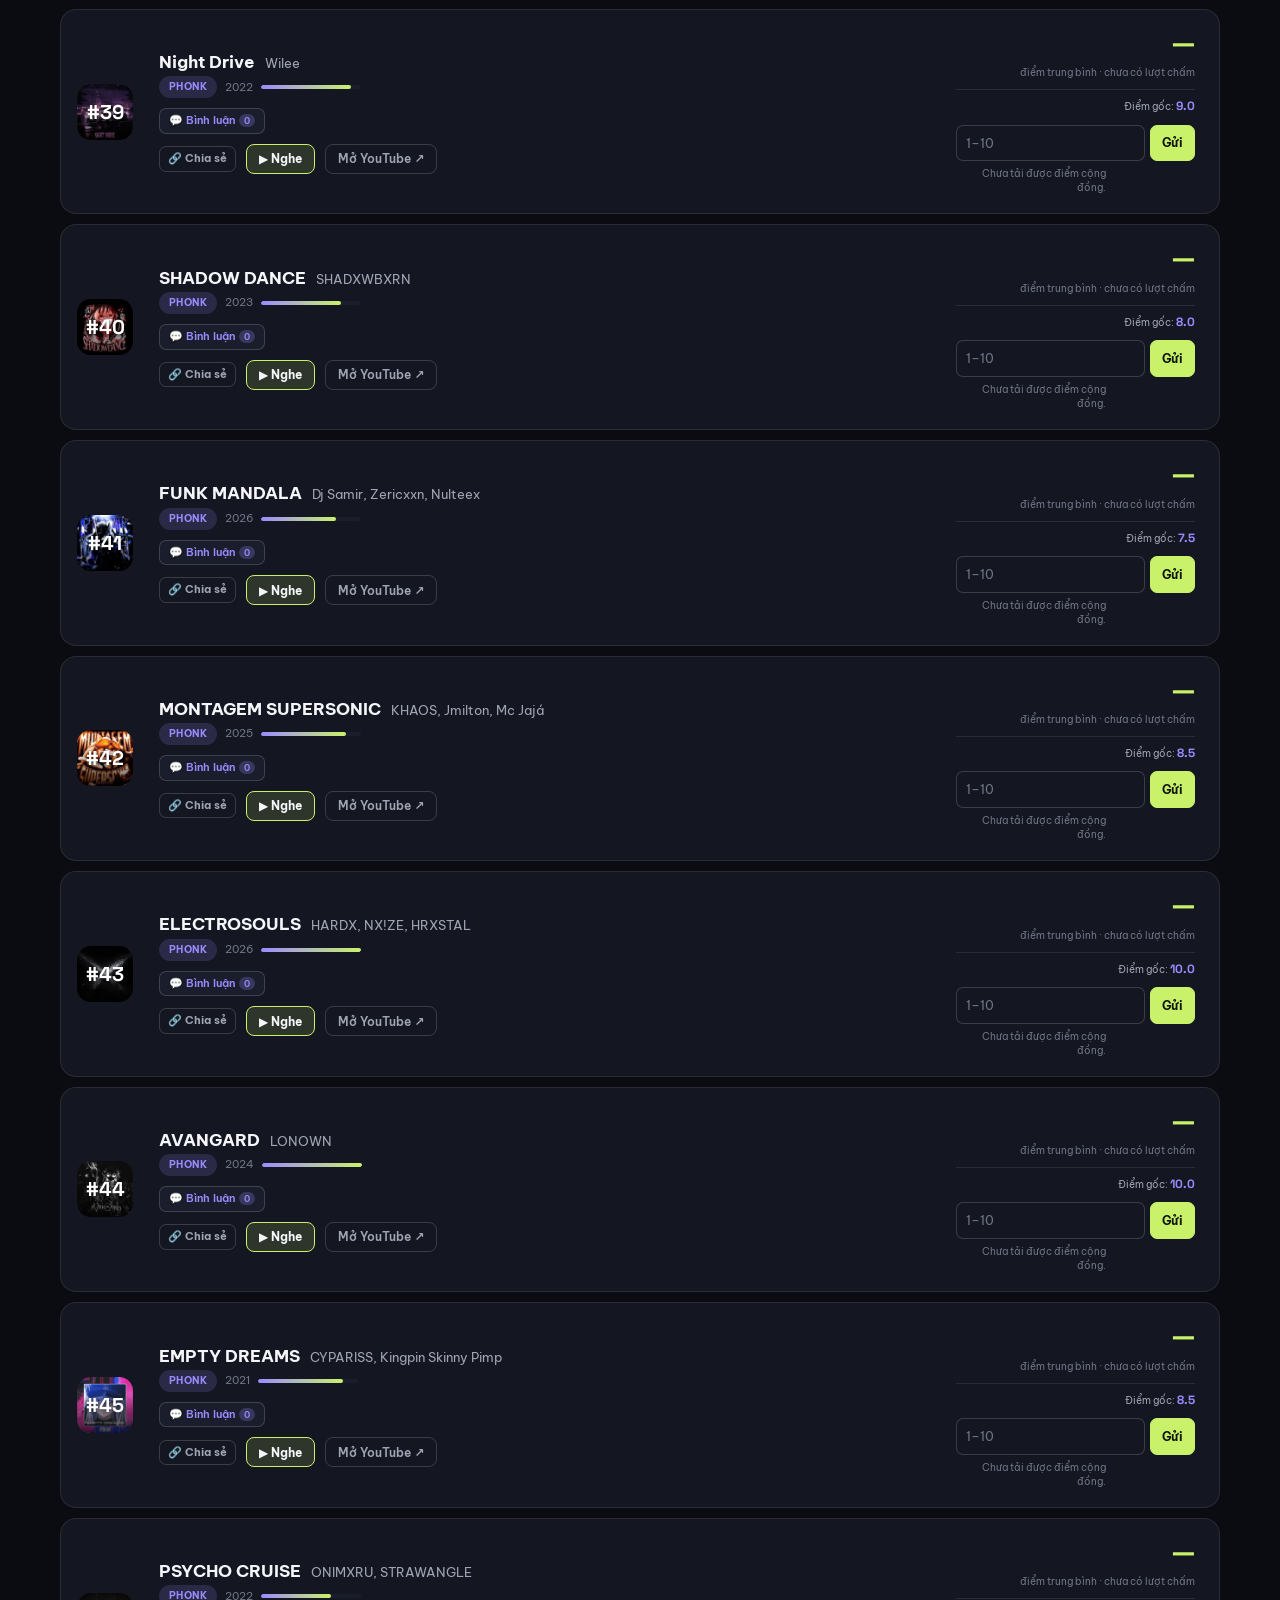
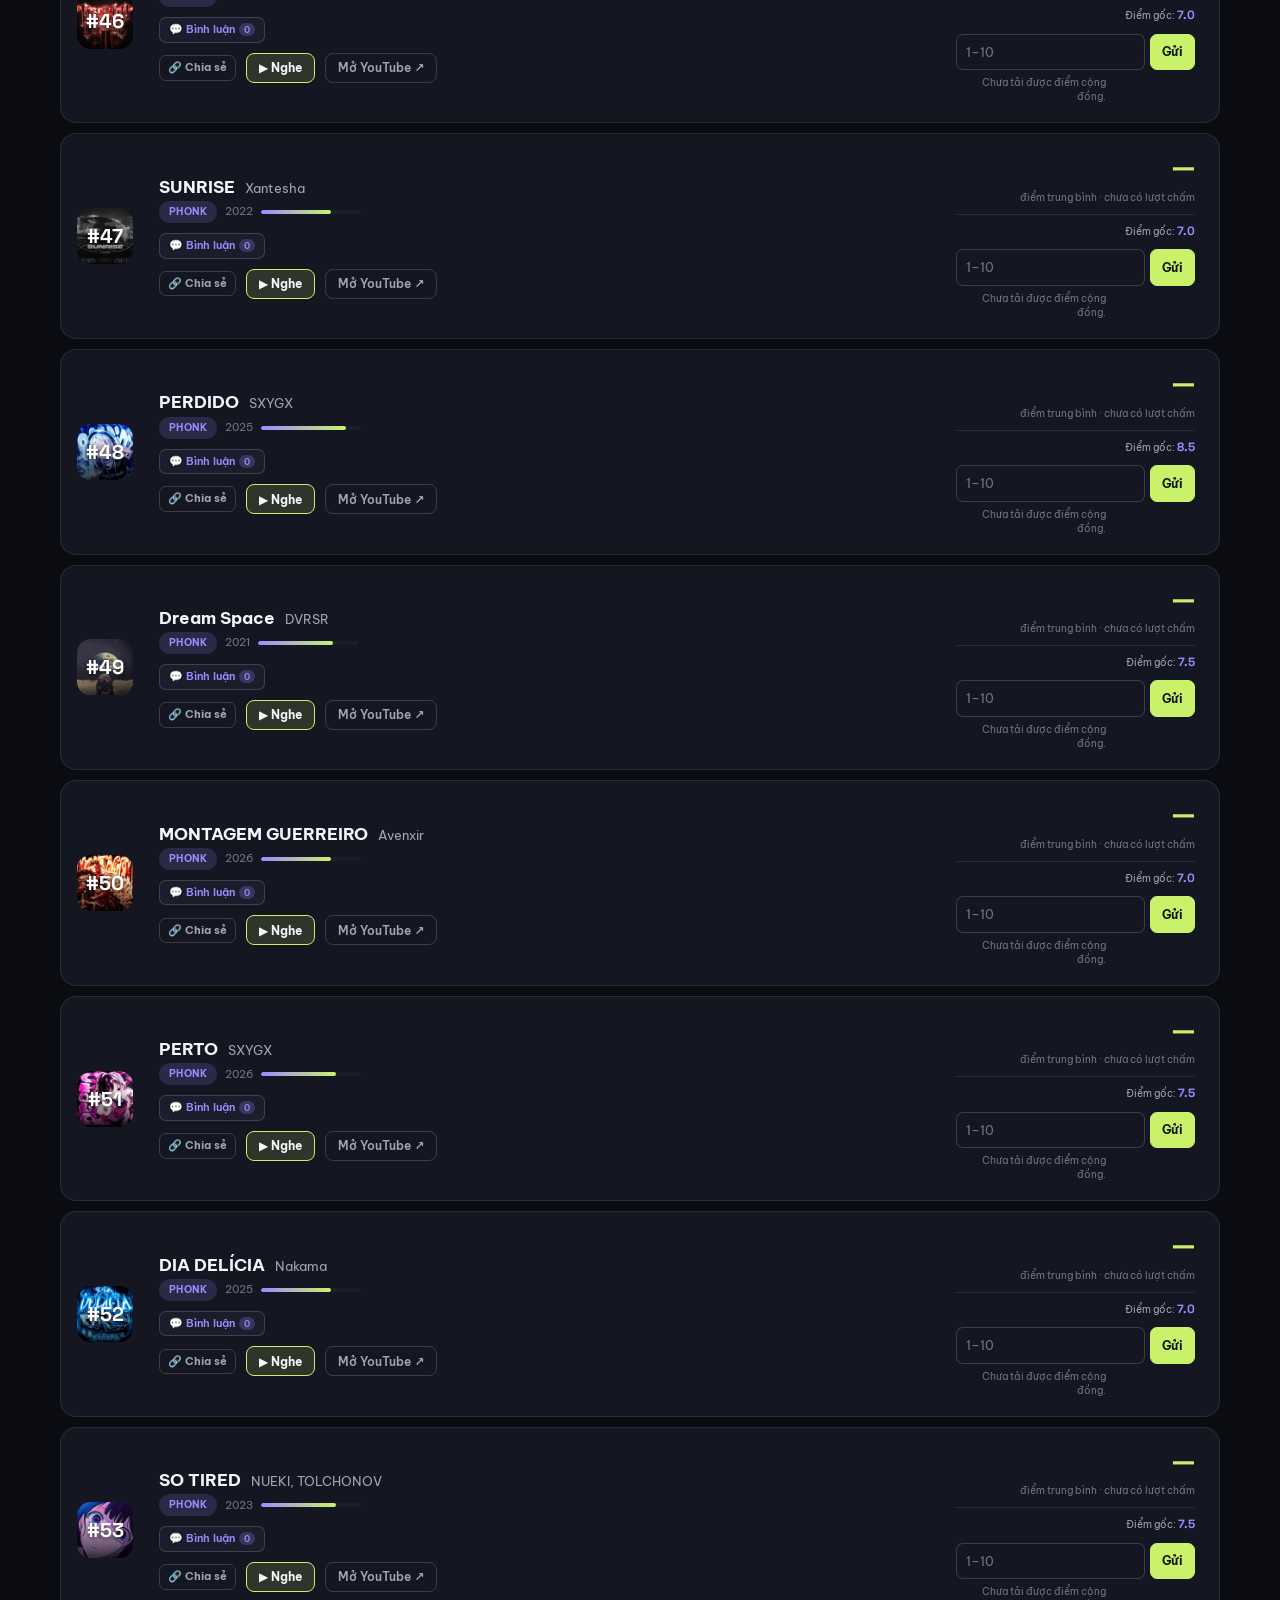
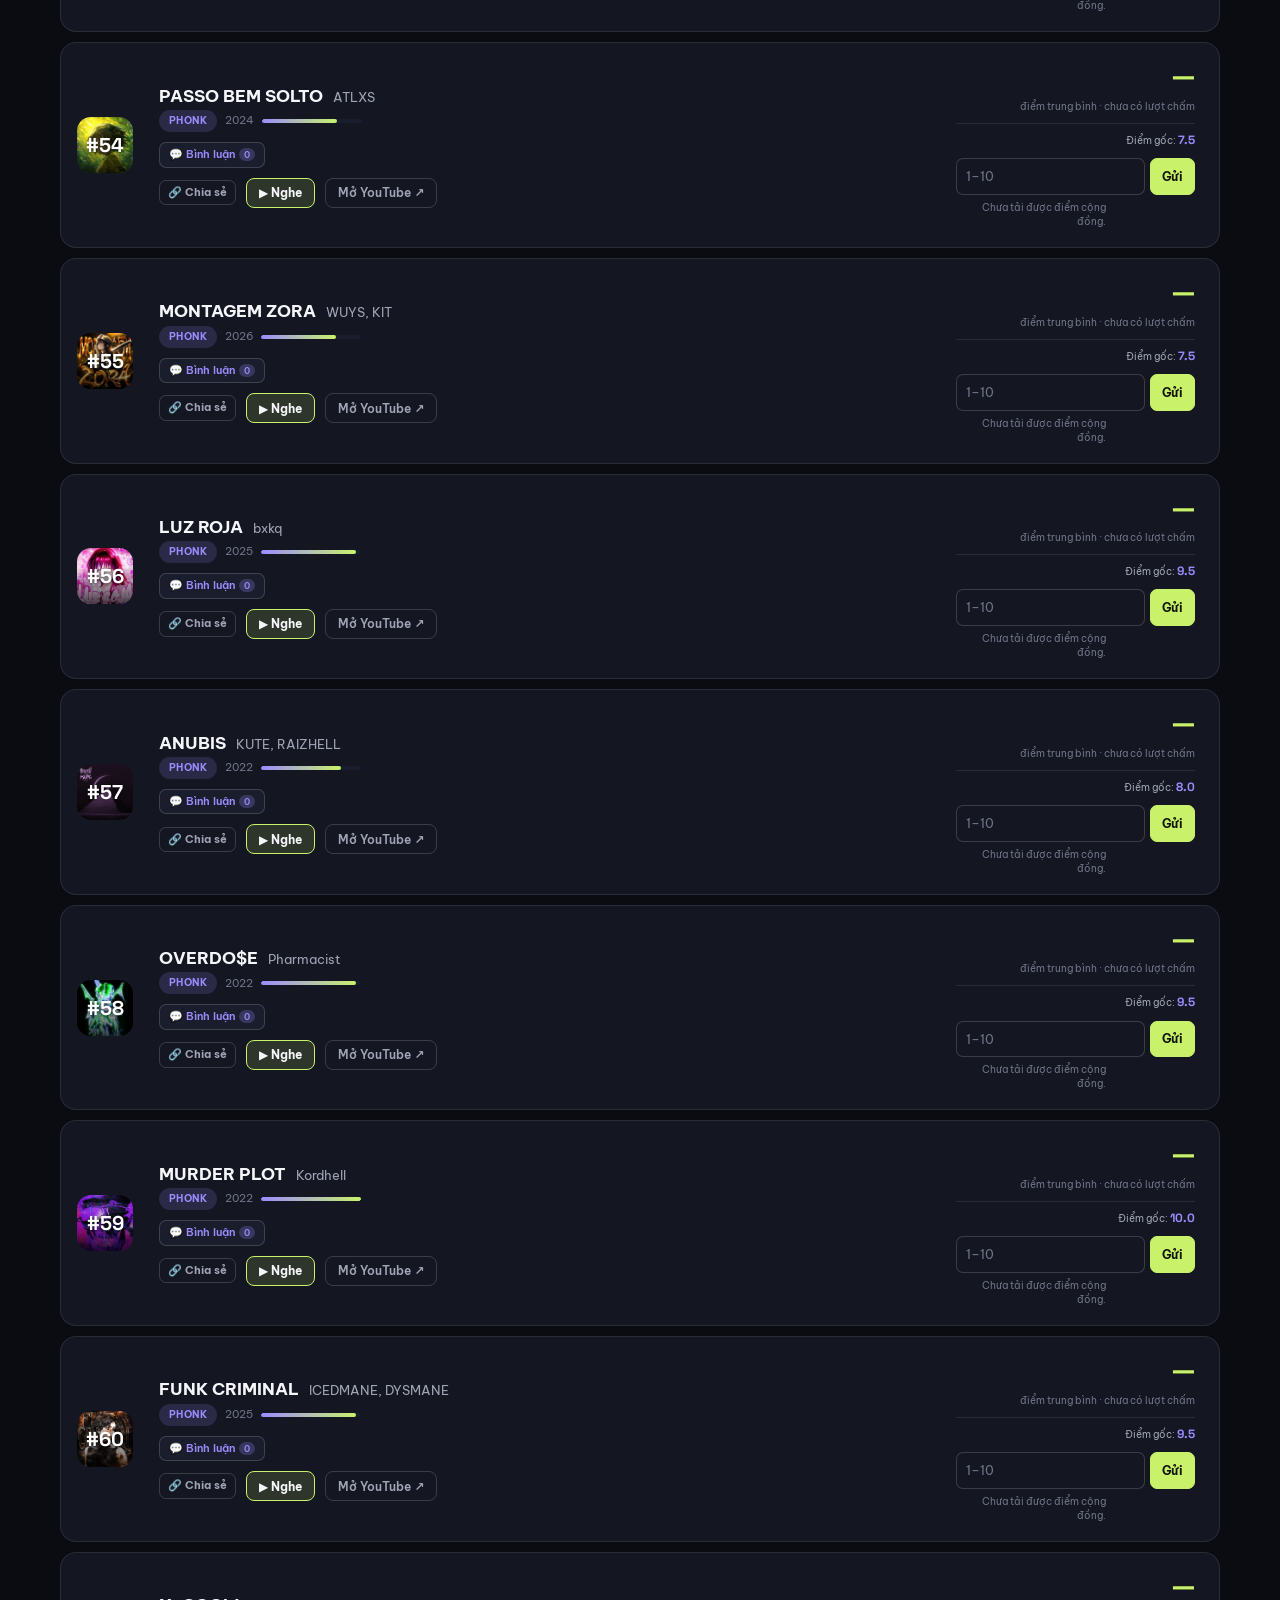
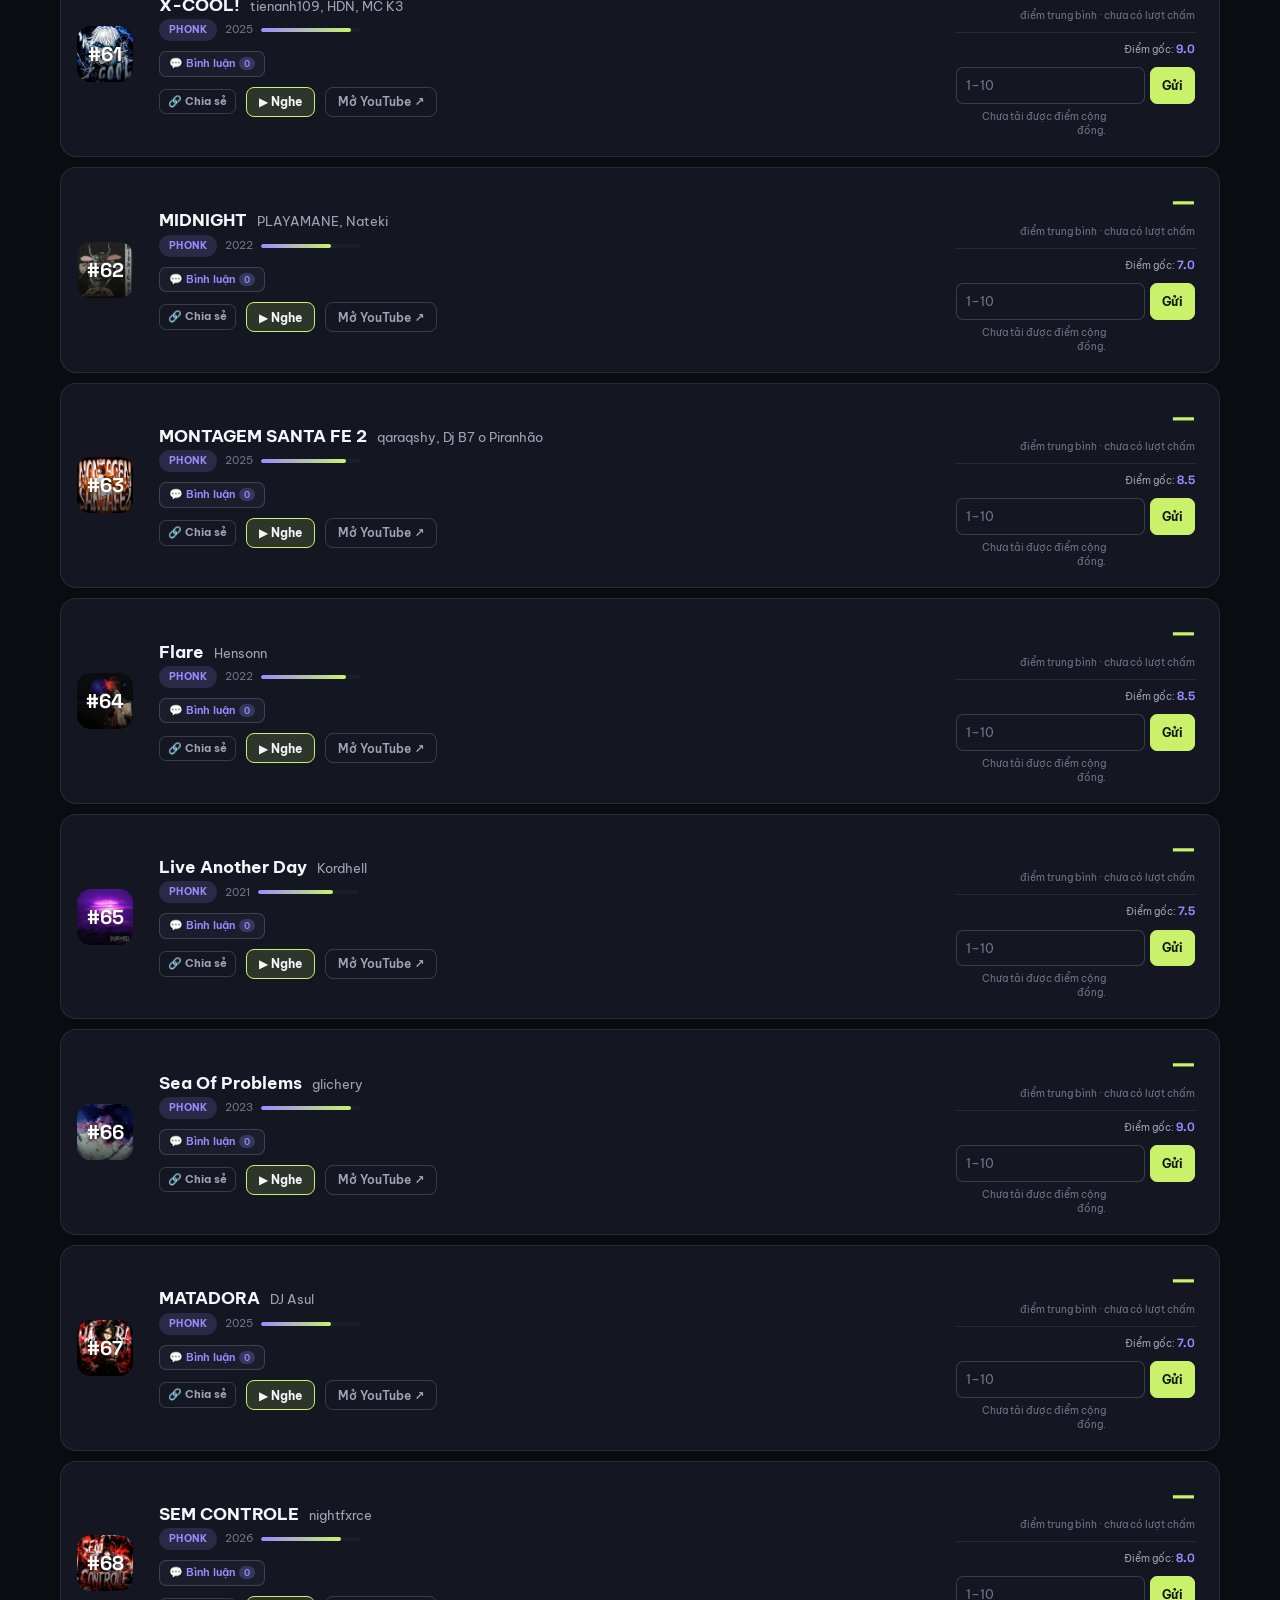
==== commit 79c3bf3e: "Gộp đăng nhập admin vào ô tài khoản chung Co-authored-by: arena-agent <297053741+arena-agent@users.n" ====
--- a/index.html
+++ b/index.html
@@ -6,14 +6,14 @@
   <meta name="description" content="Bảng xếp hạng nhạc và bình chọn cộng đồng của Soricia.">
   <meta name="theme-color" content="#0b0c12">
   <title>Soricia — Khám phá & chấm điểm nhạc</title>
-  <link rel="icon" type="image/svg+xml" href="assets/favicon.svg?v=57">
+  <link rel="icon" type="image/svg+xml" href="assets/favicon.svg?v=58">
   <link rel="preconnect" href="https://fonts.googleapis.com">
   <link rel="preconnect" href="https://fonts.gstatic.com" crossorigin>
   <link href="https://fonts.googleapis.com/css2?family=Be+Vietnam+Pro:wght@400;500;600;700;800&family=Space+Grotesk:wght@500;600;700&display=swap" rel="stylesheet">
-  <link rel="stylesheet" href="assets/css/style.css?v=57">
-  <script src="data/data.js?v=57"></script>
-  <script src="data/config.js?v=57"></script>
-  <script src="assets/js/app.js?v=57" defer></script>
+  <link rel="stylesheet" href="assets/css/style.css?v=58">
+  <script src="data/data.js?v=58"></script>
+  <script src="data/config.js?v=58"></script>
+  <script src="assets/js/app.js?v=58" defer></script>
 </head>
 <body data-page="music">
   <a class="skip-link" href="#main">Chuyển đến nội dung</a>
@@ -271,7 +271,7 @@
     <div class="modal-backdrop" data-close-account></div>
     <div class="modal-box account-box" role="dialog" aria-modal="true" aria-labelledby="account-title">
       <div class="modal-head"><h2 id="account-title">Tài khoản Soricia</h2><button type="button" id="account-close" aria-label="Đóng">×</button></div>
-      <p class="account-note" id="account-hint">Tạo tài khoản để bình luận và gửi điểm. Những phiếu bạn đã vote trước đó sẽ tự động chuyển sang tài khoản — không bị mất. Dùng email riêng, không dùng email bảng quản lý.</p>
+      <p class="account-note" id="account-hint">Tạo tài khoản để bình luận và gửi điểm. Những phiếu bạn đã vote trước đó sẽ tự động chuyển sang tài khoản — không bị mất. Email quản lý dùng nút Đăng nhập để vào bảng quản lý.</p>
       <div class="field"><label for="account-email">Email</label><input id="account-email" type="email" autocomplete="username" placeholder="ban@example.com"></div>
       <div class="field"><label for="account-password">Mật khẩu</label><input id="account-password" type="password" autocomplete="current-password" placeholder="Ít nhất 6 ký tự"></div>
       <p class="form-status" id="account-status" hidden></p>
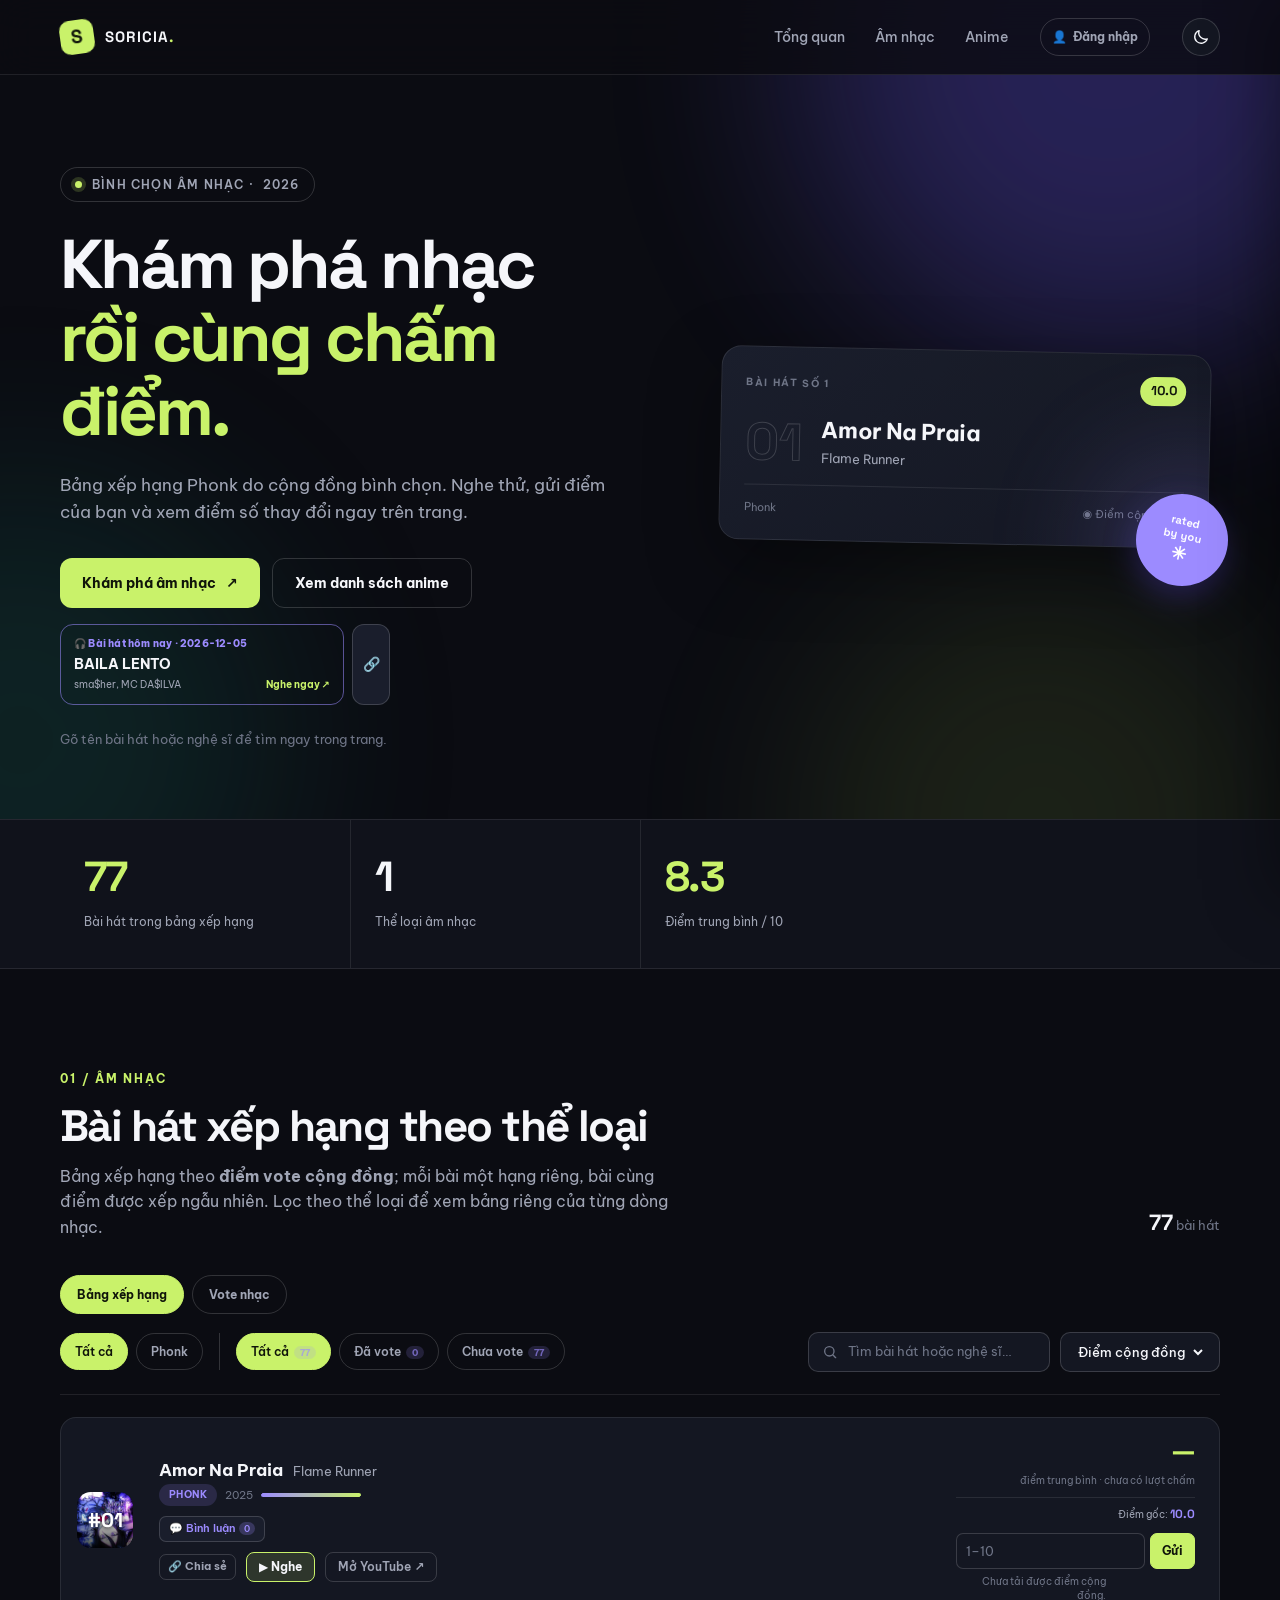
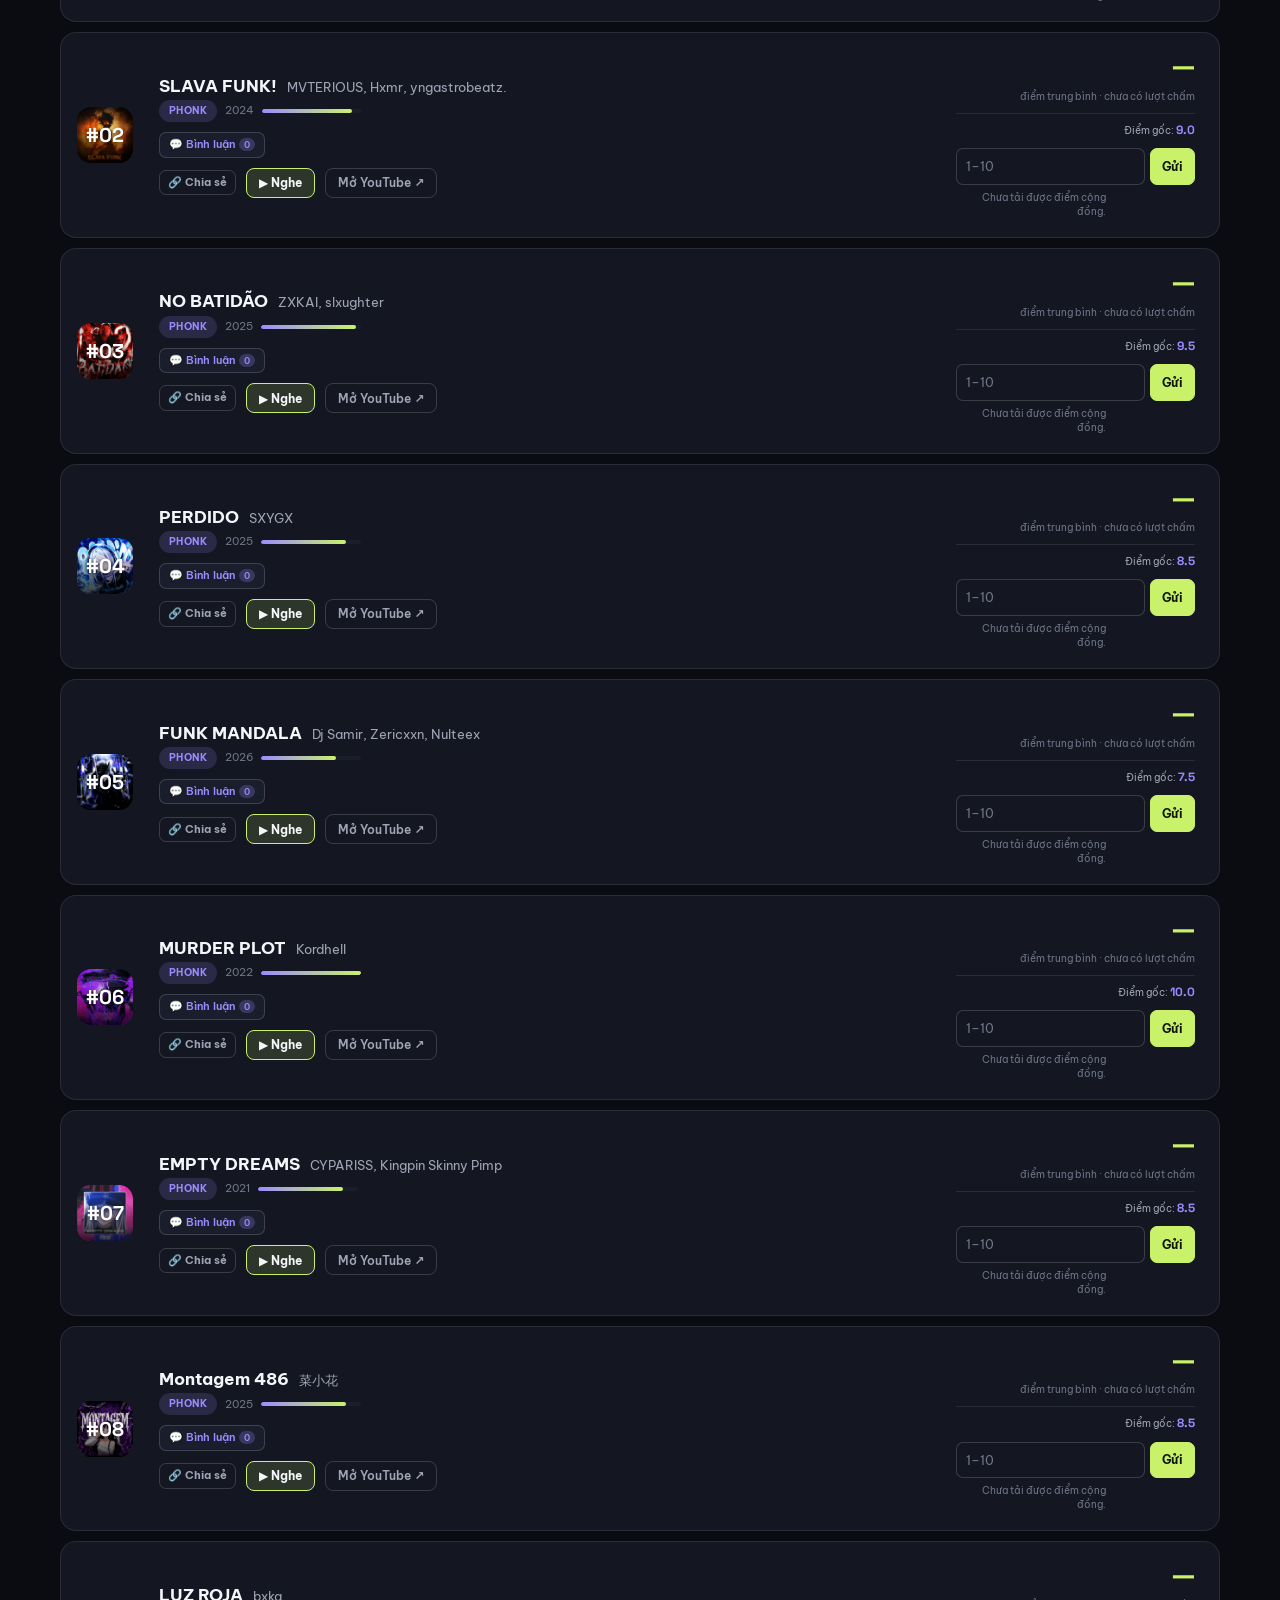
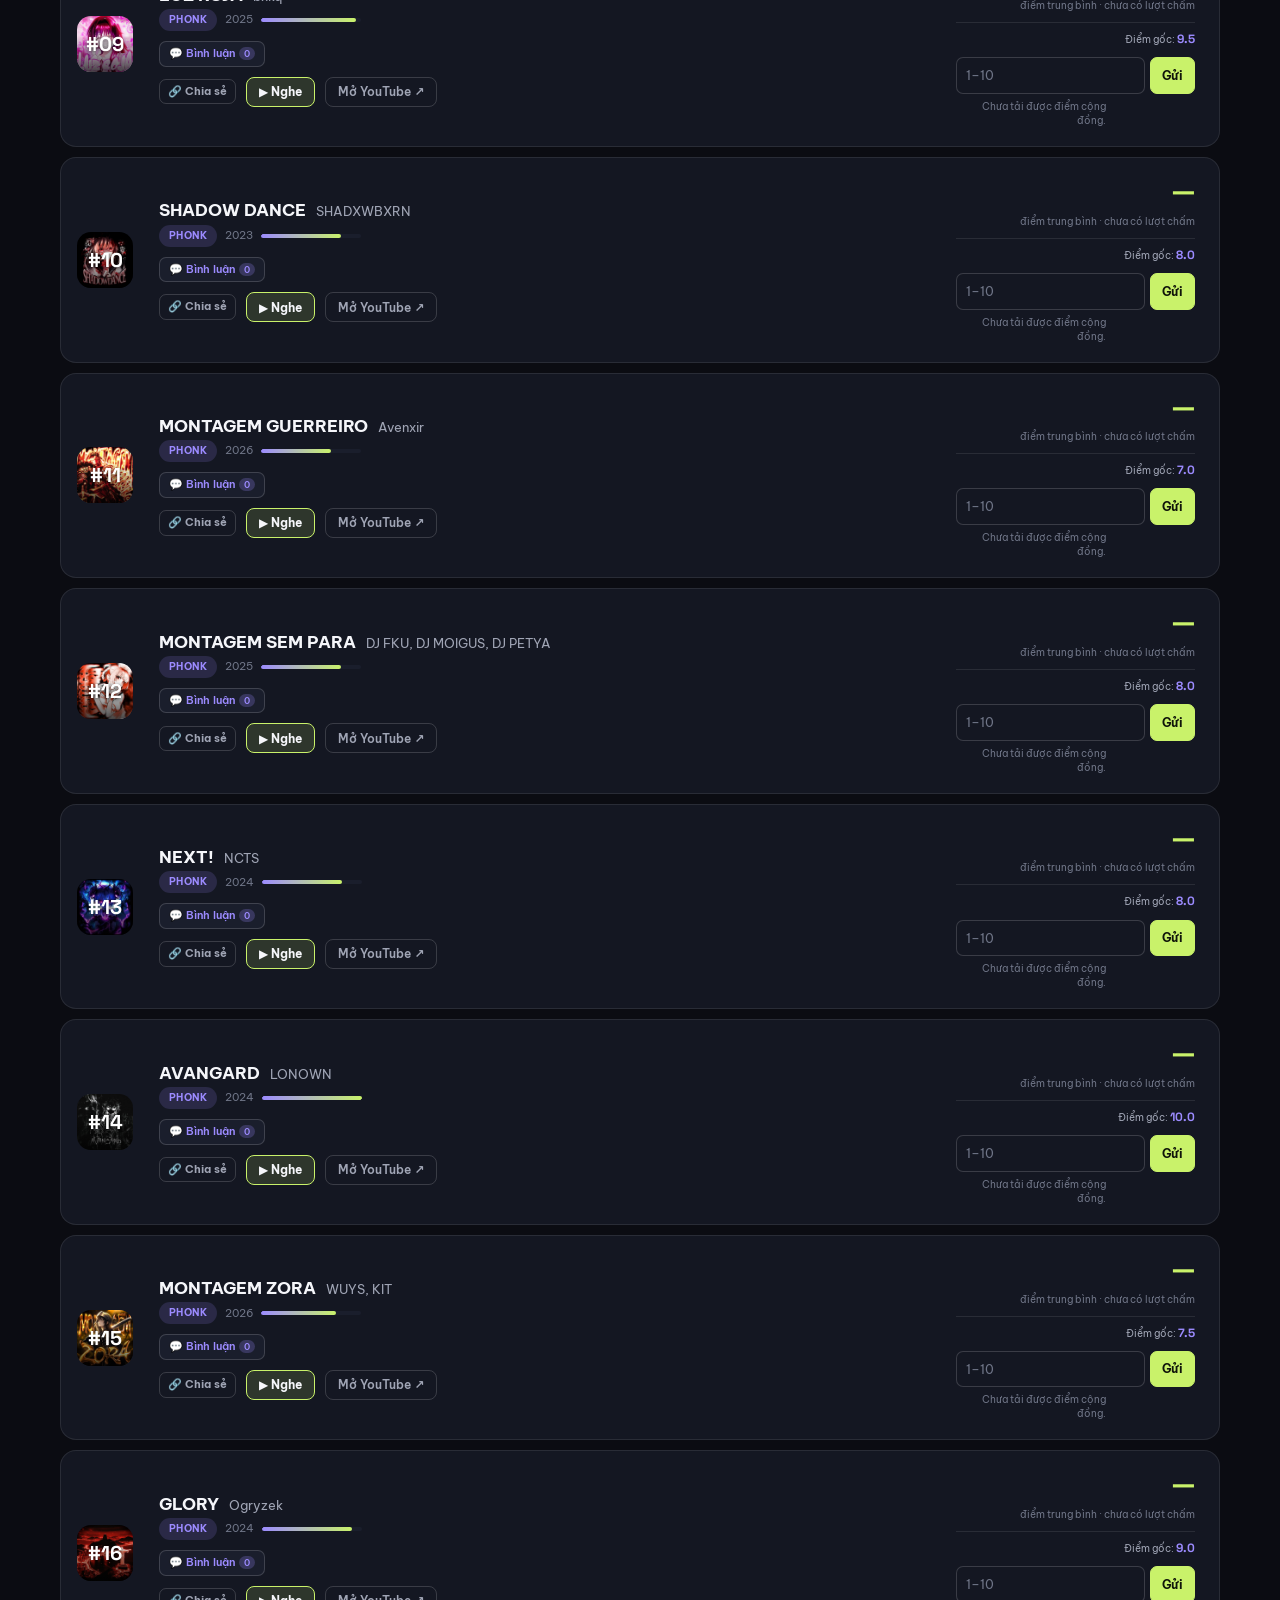
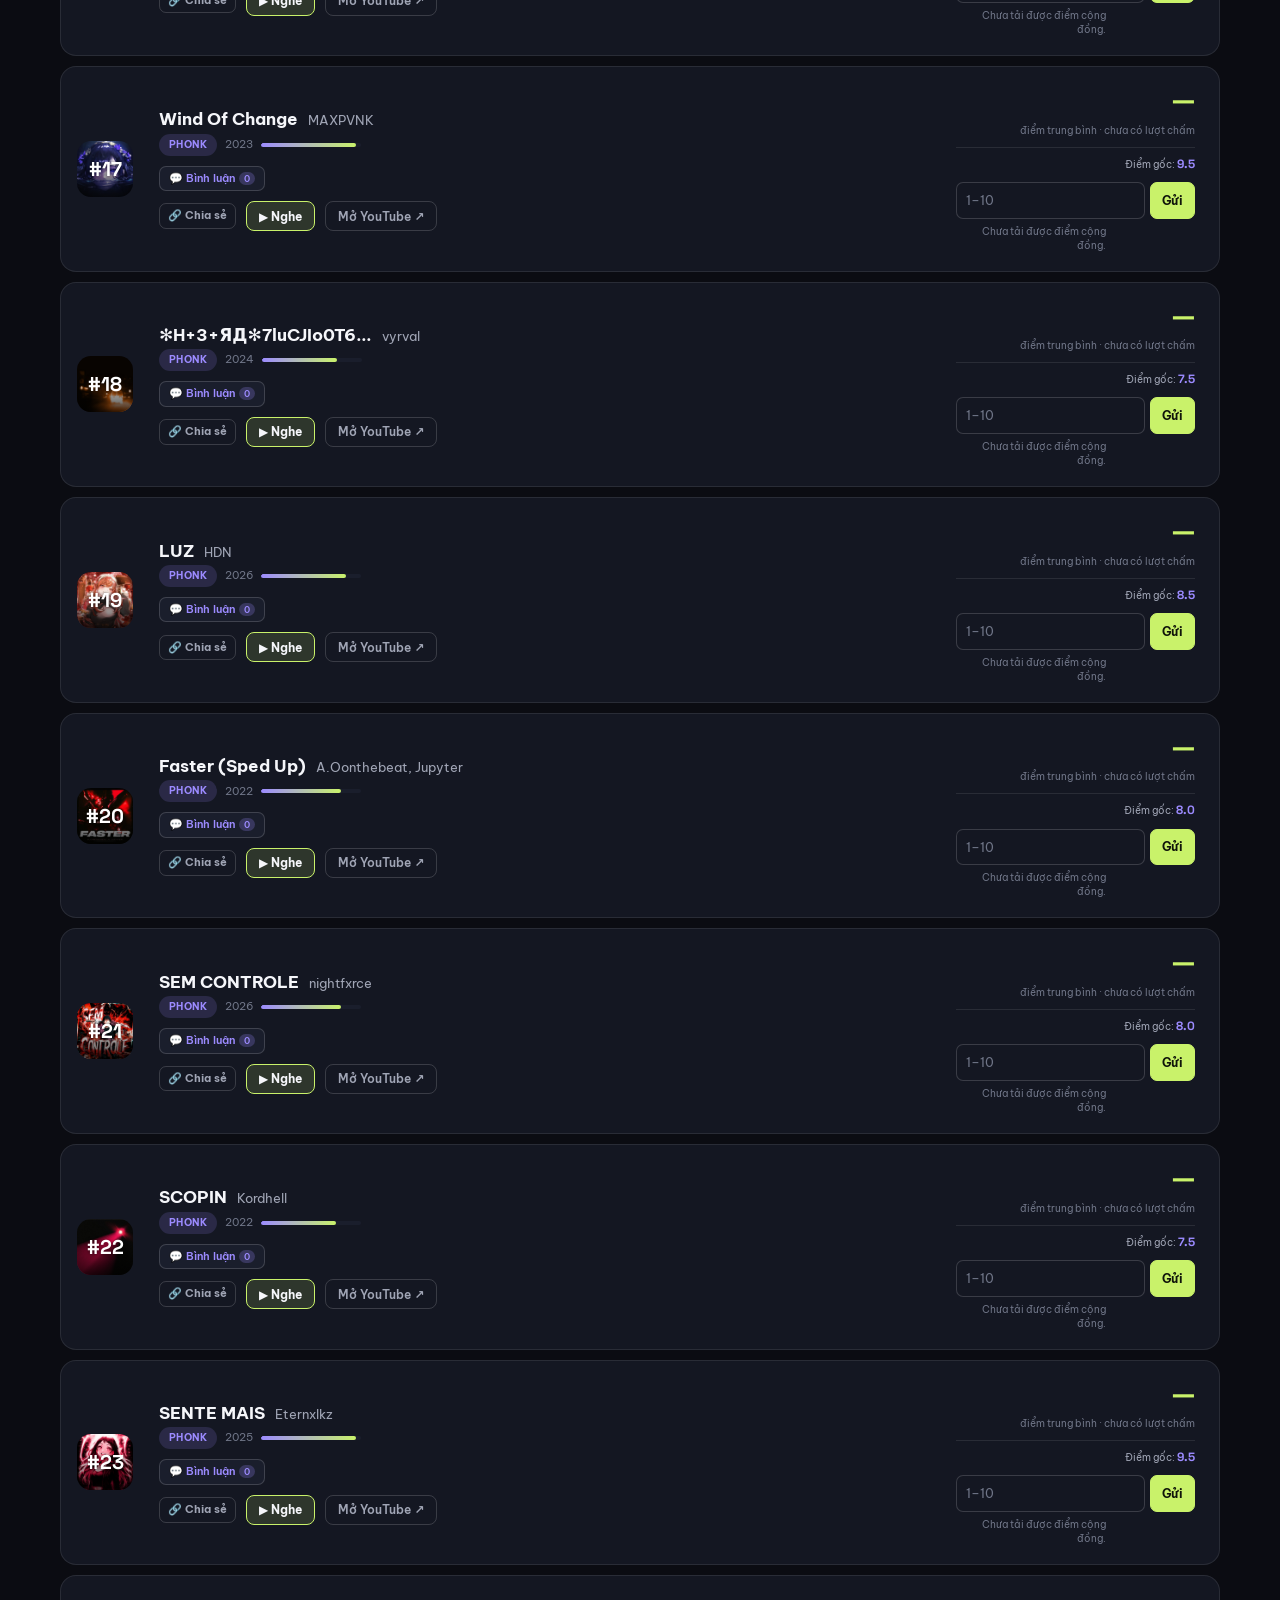
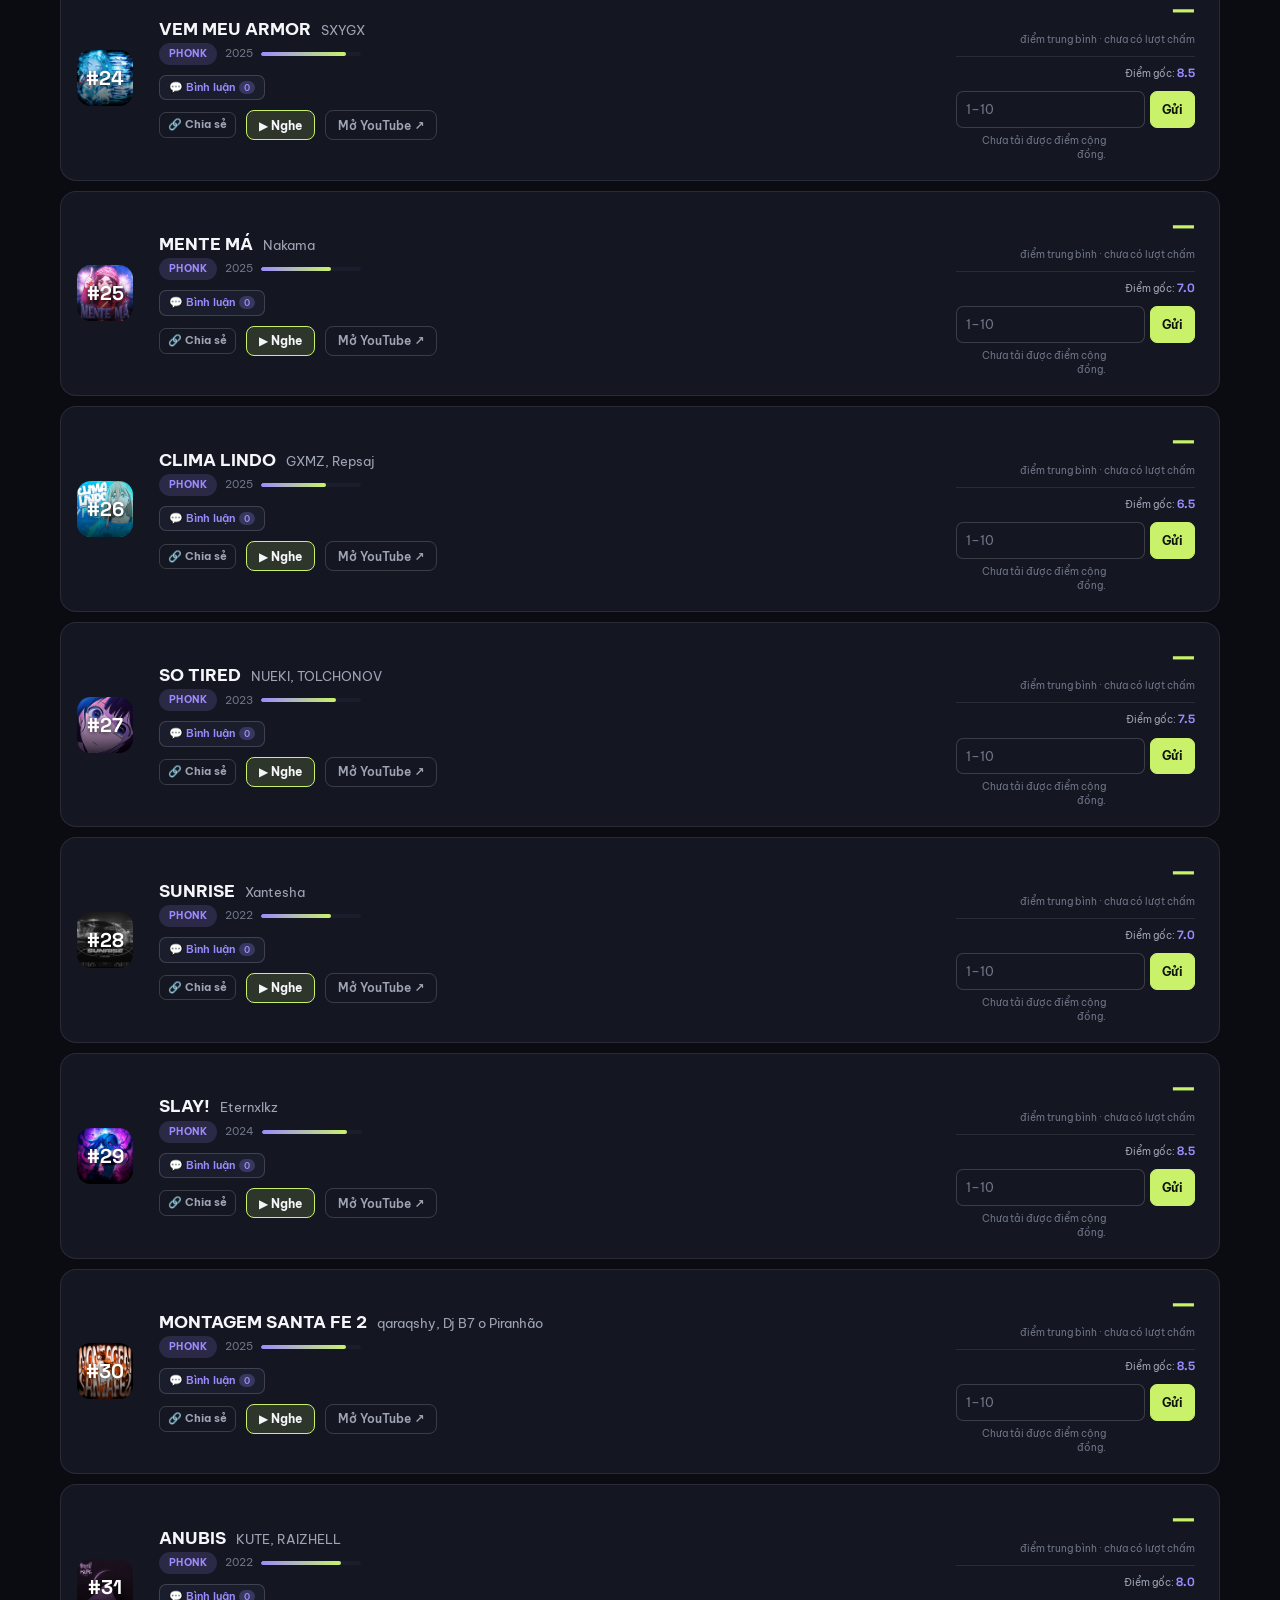
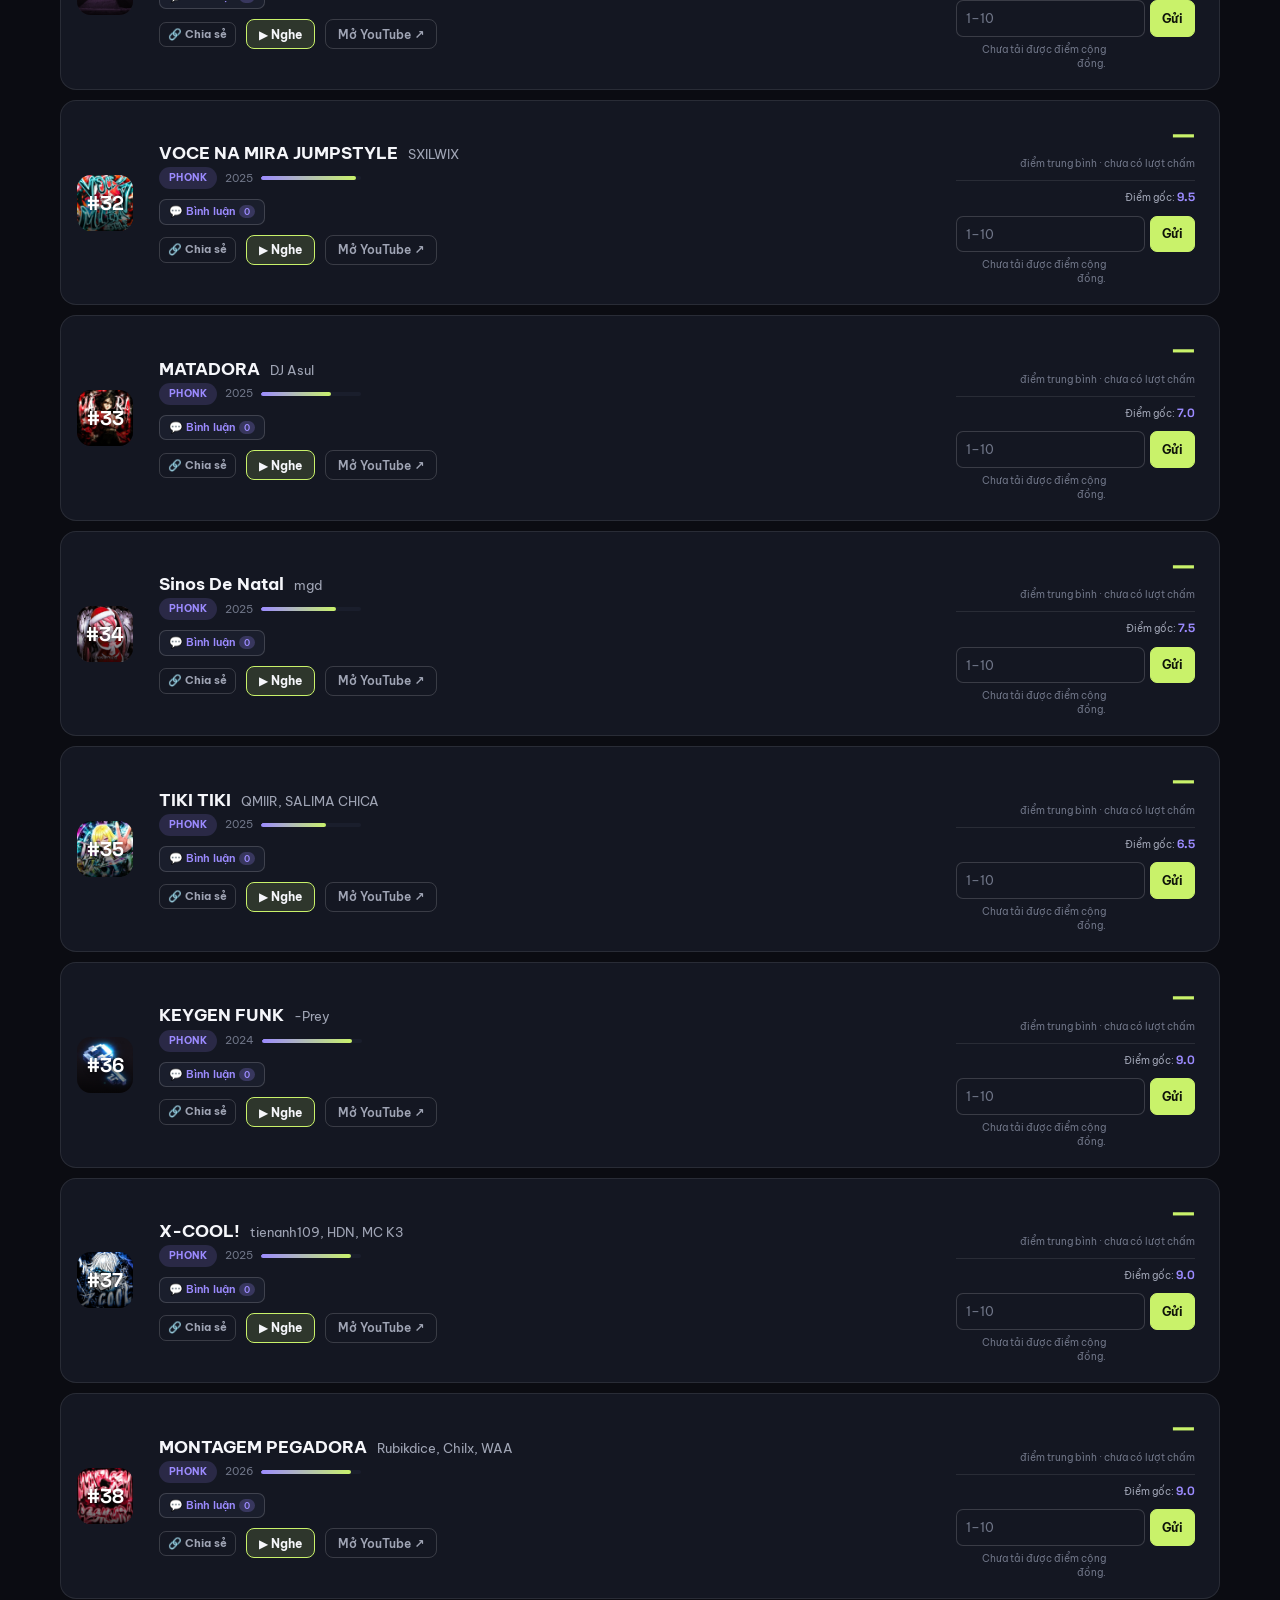
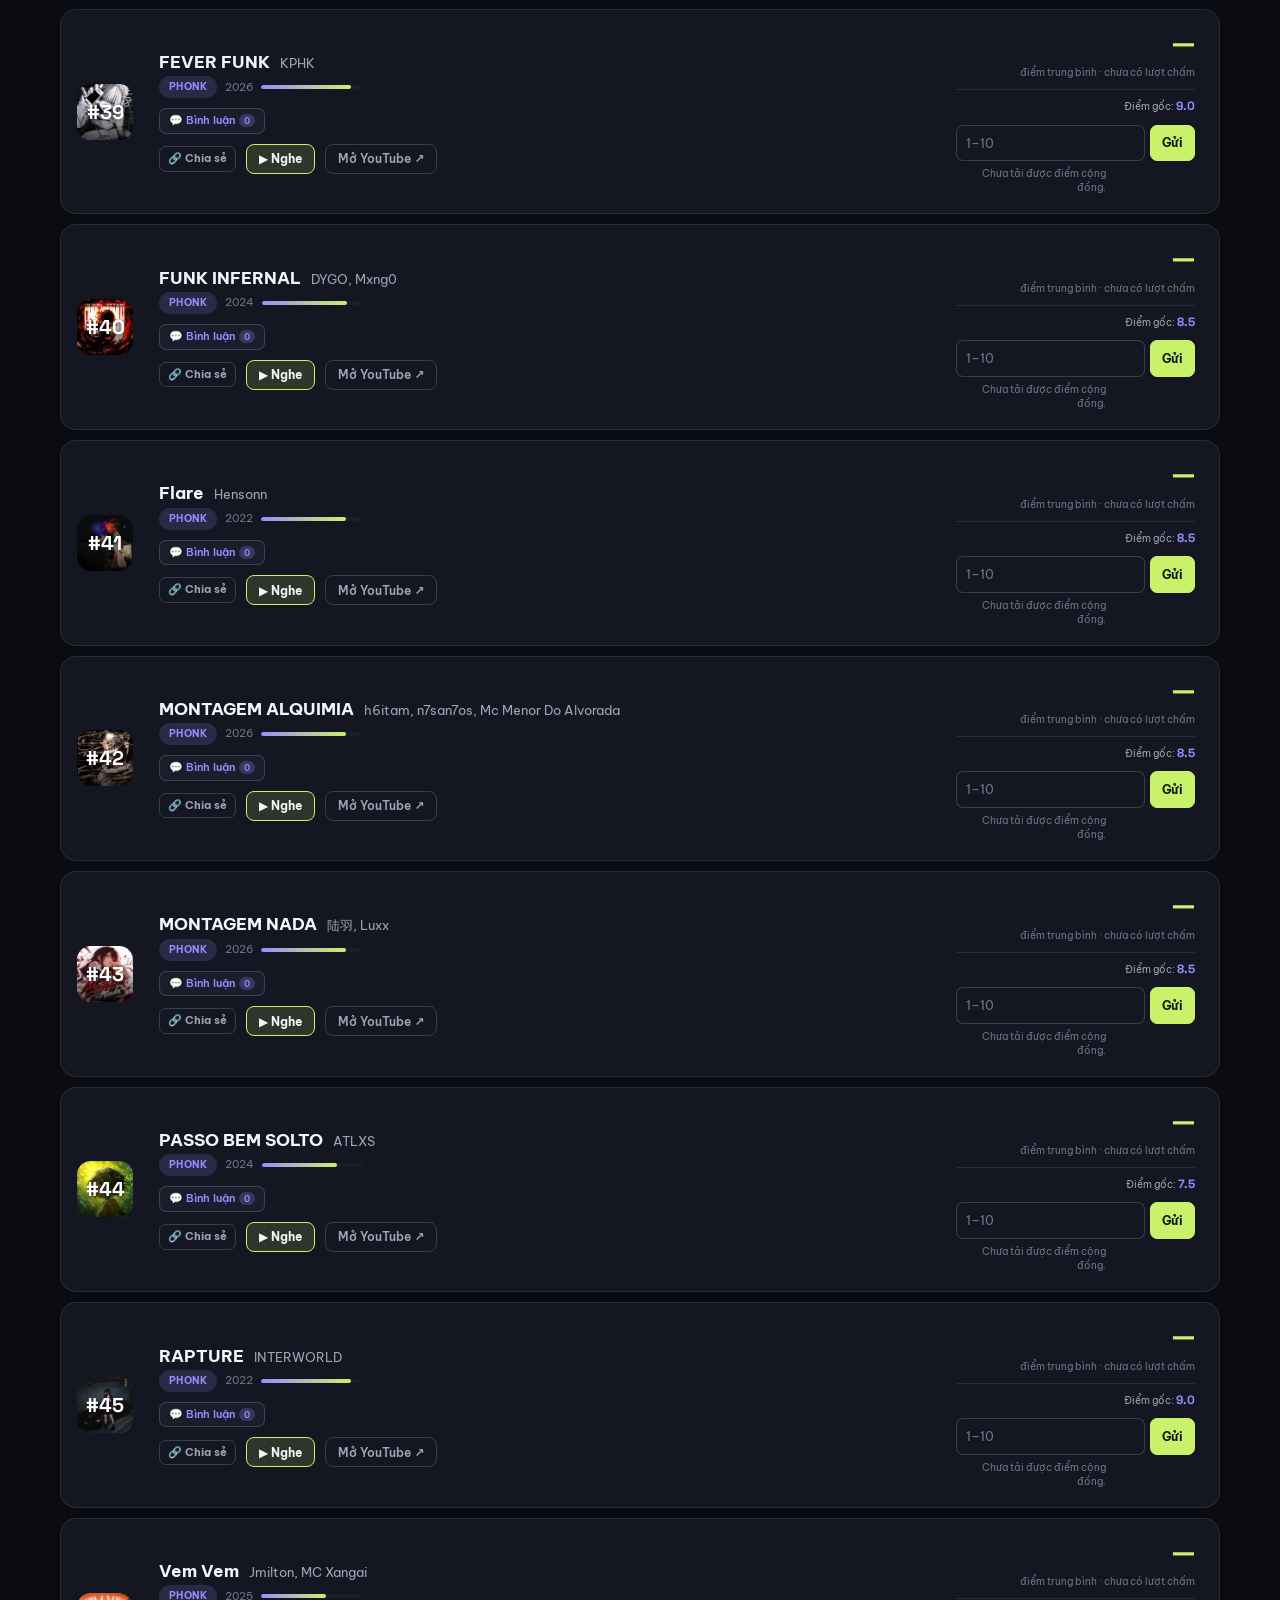
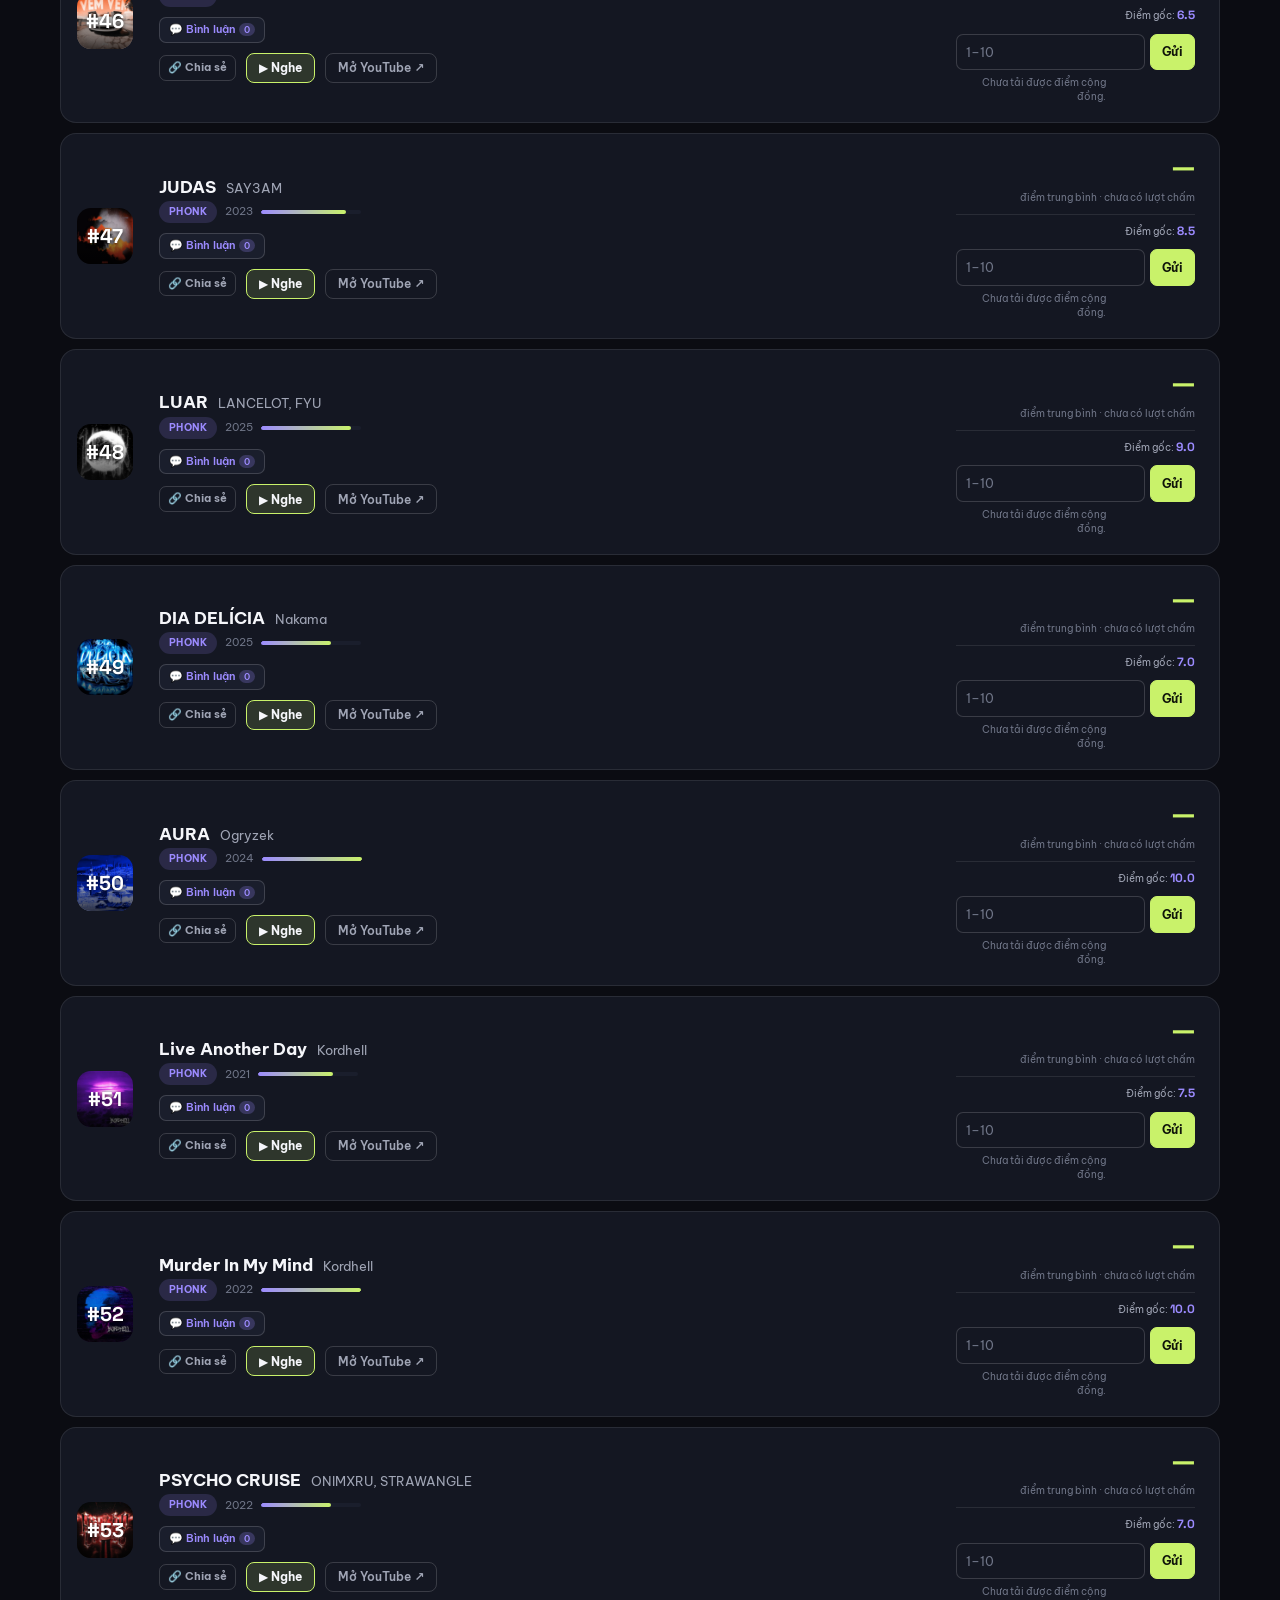
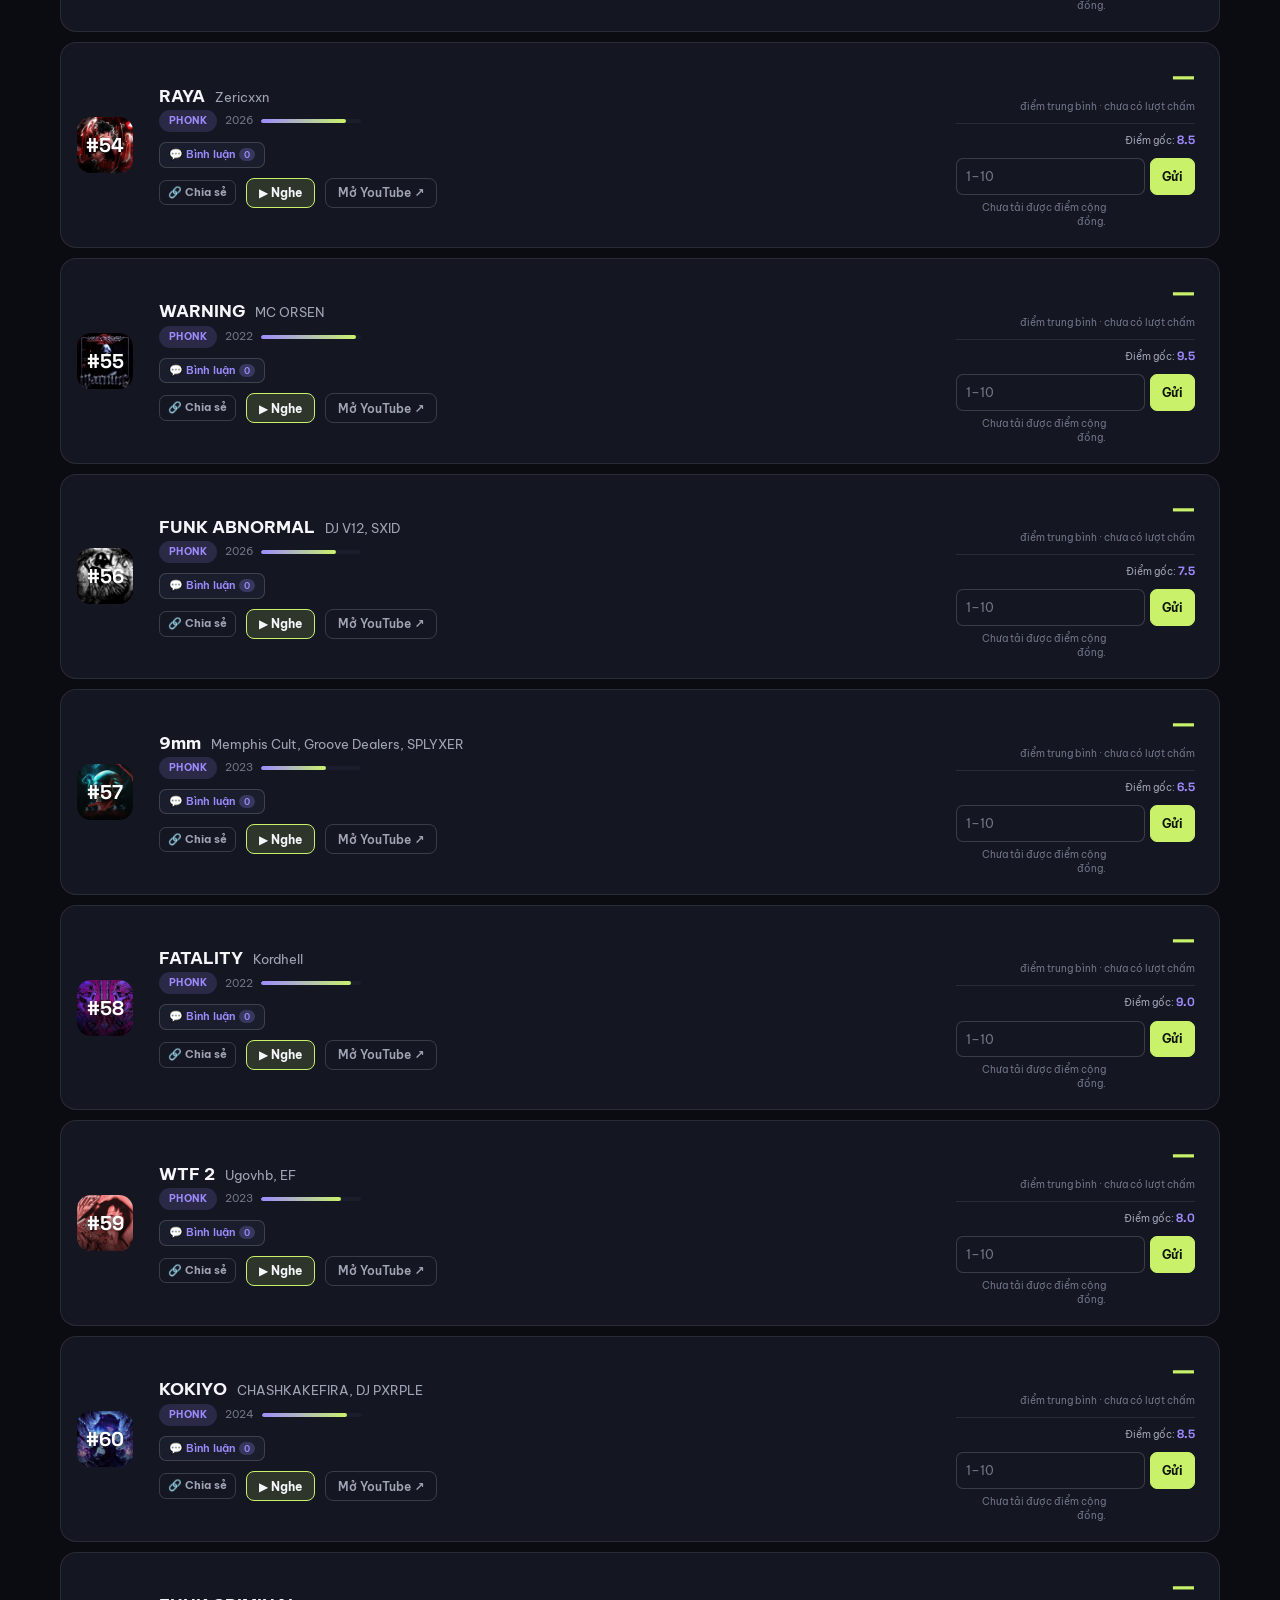
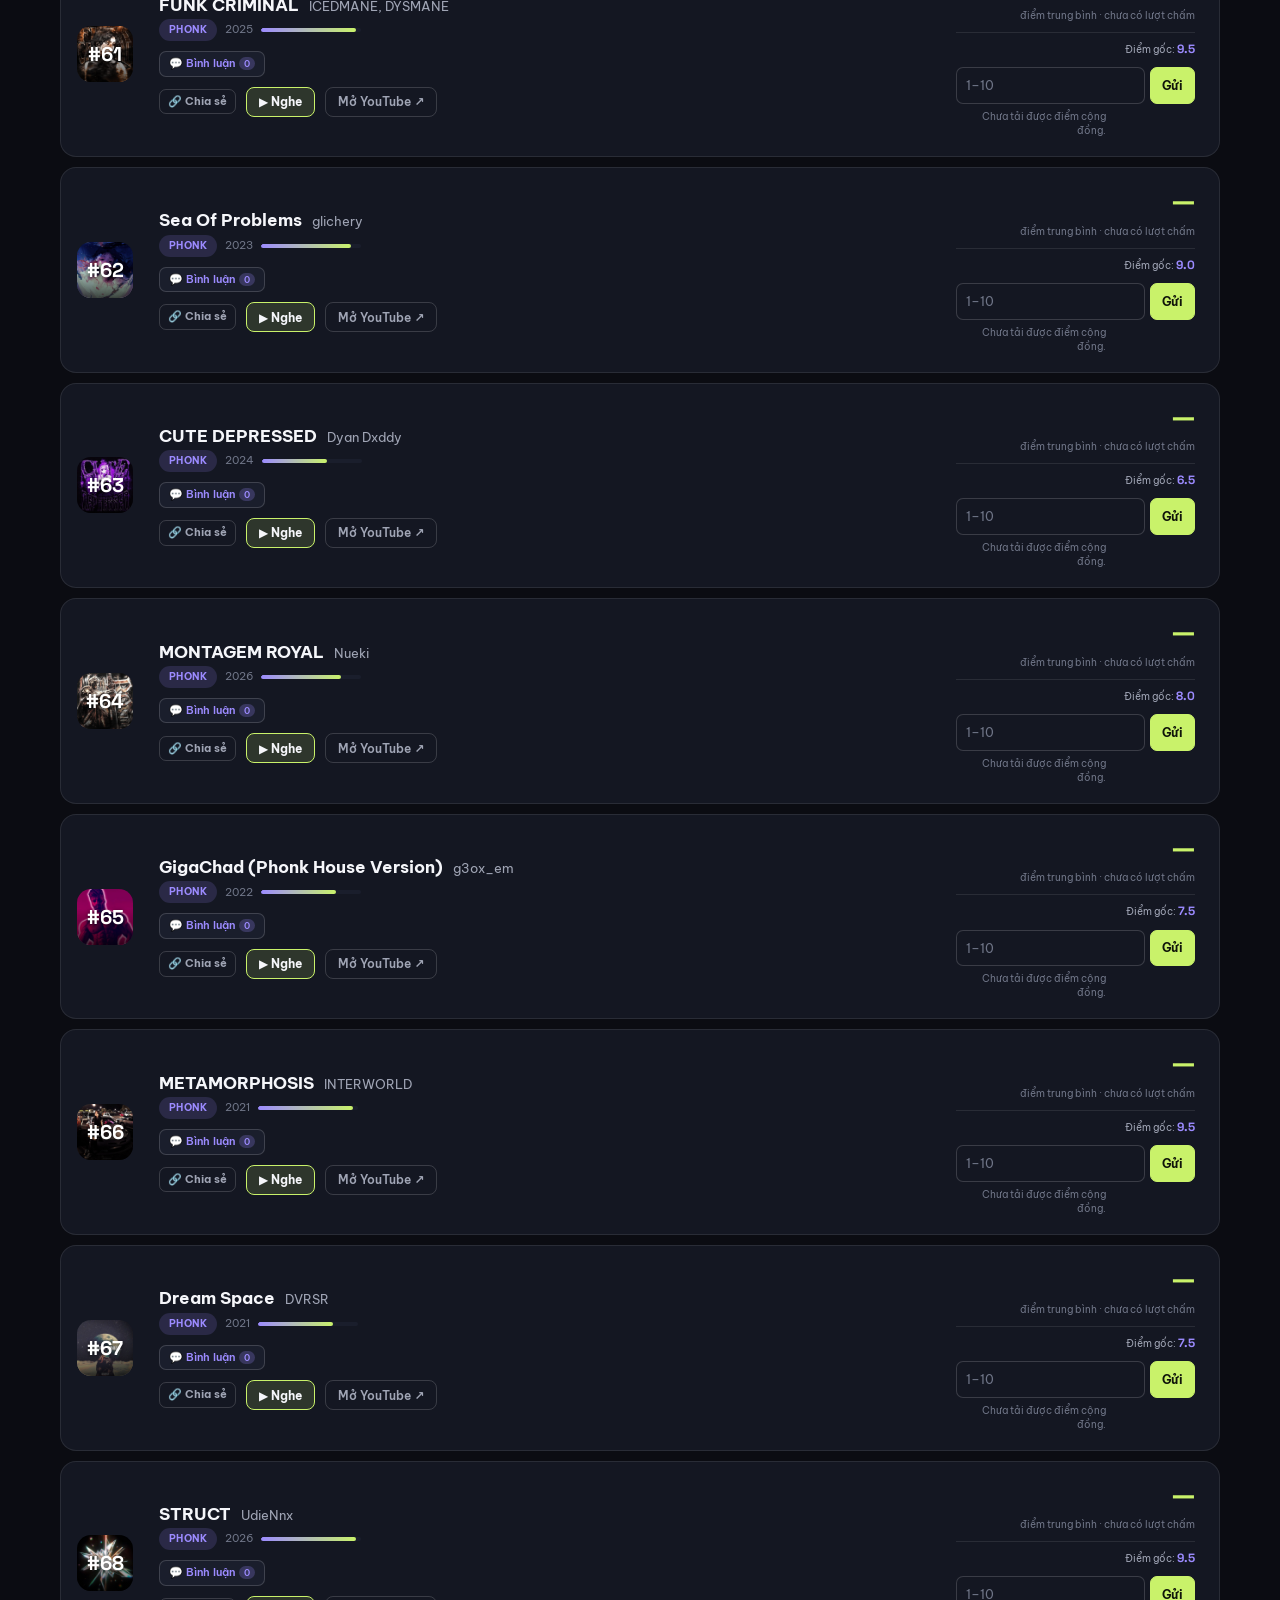
==== commit 3b5f26a7: "Quên mật khẩu, bìa YouTube tự động và chia sẻ nâng cấp Co-authored-by: arena-agent <297053741+arena-" ====
--- a/index.html
+++ b/index.html
@@ -4,16 +4,20 @@
   <meta charset="utf-8">
   <meta name="viewport" content="width=device-width, initial-scale=1">
   <meta name="description" content="Bảng xếp hạng nhạc và bình chọn cộng đồng của Soricia.">
+  <meta property="og:title" content="Soricia — Khám phá & chấm điểm nhạc">
+  <meta property="og:description" content="Nghe, chấm điểm và xếp hạng những bài nhạc cộng đồng đang mê nhất trên Soricia.">
+  <meta property="og:type" content="website">
+  <meta property="og:url" content="https://oribaka.github.io/soricia/">
   <meta name="theme-color" content="#0b0c12">
   <title>Soricia — Khám phá & chấm điểm nhạc</title>
-  <link rel="icon" type="image/svg+xml" href="assets/favicon.svg?v=58">
+  <link rel="icon" type="image/svg+xml" href="assets/favicon.svg?v=59">
   <link rel="preconnect" href="https://fonts.googleapis.com">
   <link rel="preconnect" href="https://fonts.gstatic.com" crossorigin>
   <link href="https://fonts.googleapis.com/css2?family=Be+Vietnam+Pro:wght@400;500;600;700;800&family=Space+Grotesk:wght@500;600;700&display=swap" rel="stylesheet">
-  <link rel="stylesheet" href="assets/css/style.css?v=58">
-  <script src="data/data.js?v=58"></script>
-  <script src="data/config.js?v=58"></script>
-  <script src="assets/js/app.js?v=58" defer></script>
+  <link rel="stylesheet" href="assets/css/style.css?v=59">
+  <script src="data/data.js?v=59"></script>
+  <script src="data/config.js?v=59"></script>
+  <script src="assets/js/app.js?v=59" defer></script>
 </head>
 <body data-page="music">
   <a class="skip-link" href="#main">Chuyển đến nội dung</a>
@@ -281,6 +285,11 @@
         <button class="btn btn-ghost" id="account-signout" type="button" hidden>Đăng xuất</button>
         <button class="btn btn-ghost" id="account-resync" type="button" hidden>Đồng bộ lại phiếu đã vote</button>
       </div>
+      <button class="link-btn" id="account-forgot" type="button">Quên mật khẩu?</button>
+      <div class="account-change" id="account-change-wrap" hidden>
+        <div class="field"><label for="account-new-password">Đổi mật khẩu</label><input id="account-new-password" type="password" autocomplete="new-password" placeholder="Mật khẩu mới (ít nhất 6 ký tự)"></div>
+        <button class="btn btn-ghost" id="account-change-password" type="button">Đổi mật khẩu</button>
+      </div>
     </div>
   </div>
   <div class="modal" id="comment-modal" hidden>
--- a/assets/css/style.css
+++ b/assets/css/style.css
@@ -841,6 +841,13 @@
 }
 .account-note, .comment-sub { margin: 10px 0 14px; color: var(--muted); font-size: 12px; line-height: 1.6; }
 .account-actions { display: flex; gap: 8px; flex-wrap: wrap; margin-top: 12px; }
+.link-btn {
+  margin-top: 10px; padding: 2px 0; border: 0; background: none; cursor: pointer;
+  color: var(--accent); font-size: 12px; font-weight: 600; text-decoration: underline;
+}
+.link-btn:hover { color: var(--accent-strong, var(--accent)); }
+.account-change { margin-top: 14px; padding-top: 12px; border-top: 1px solid var(--border-strong); }
+.account-change .btn { margin-top: 8px; }
 .account-actions .btn { flex: 1; min-width: 120px; }
 .comment-list { display: grid; gap: 10px; max-height: 280px; overflow: auto; margin: 12px 0; }
 .comment-item { padding: 10px 12px; border-radius: 12px; background: var(--surface-2); font-size: 12px; line-height: 1.5; }
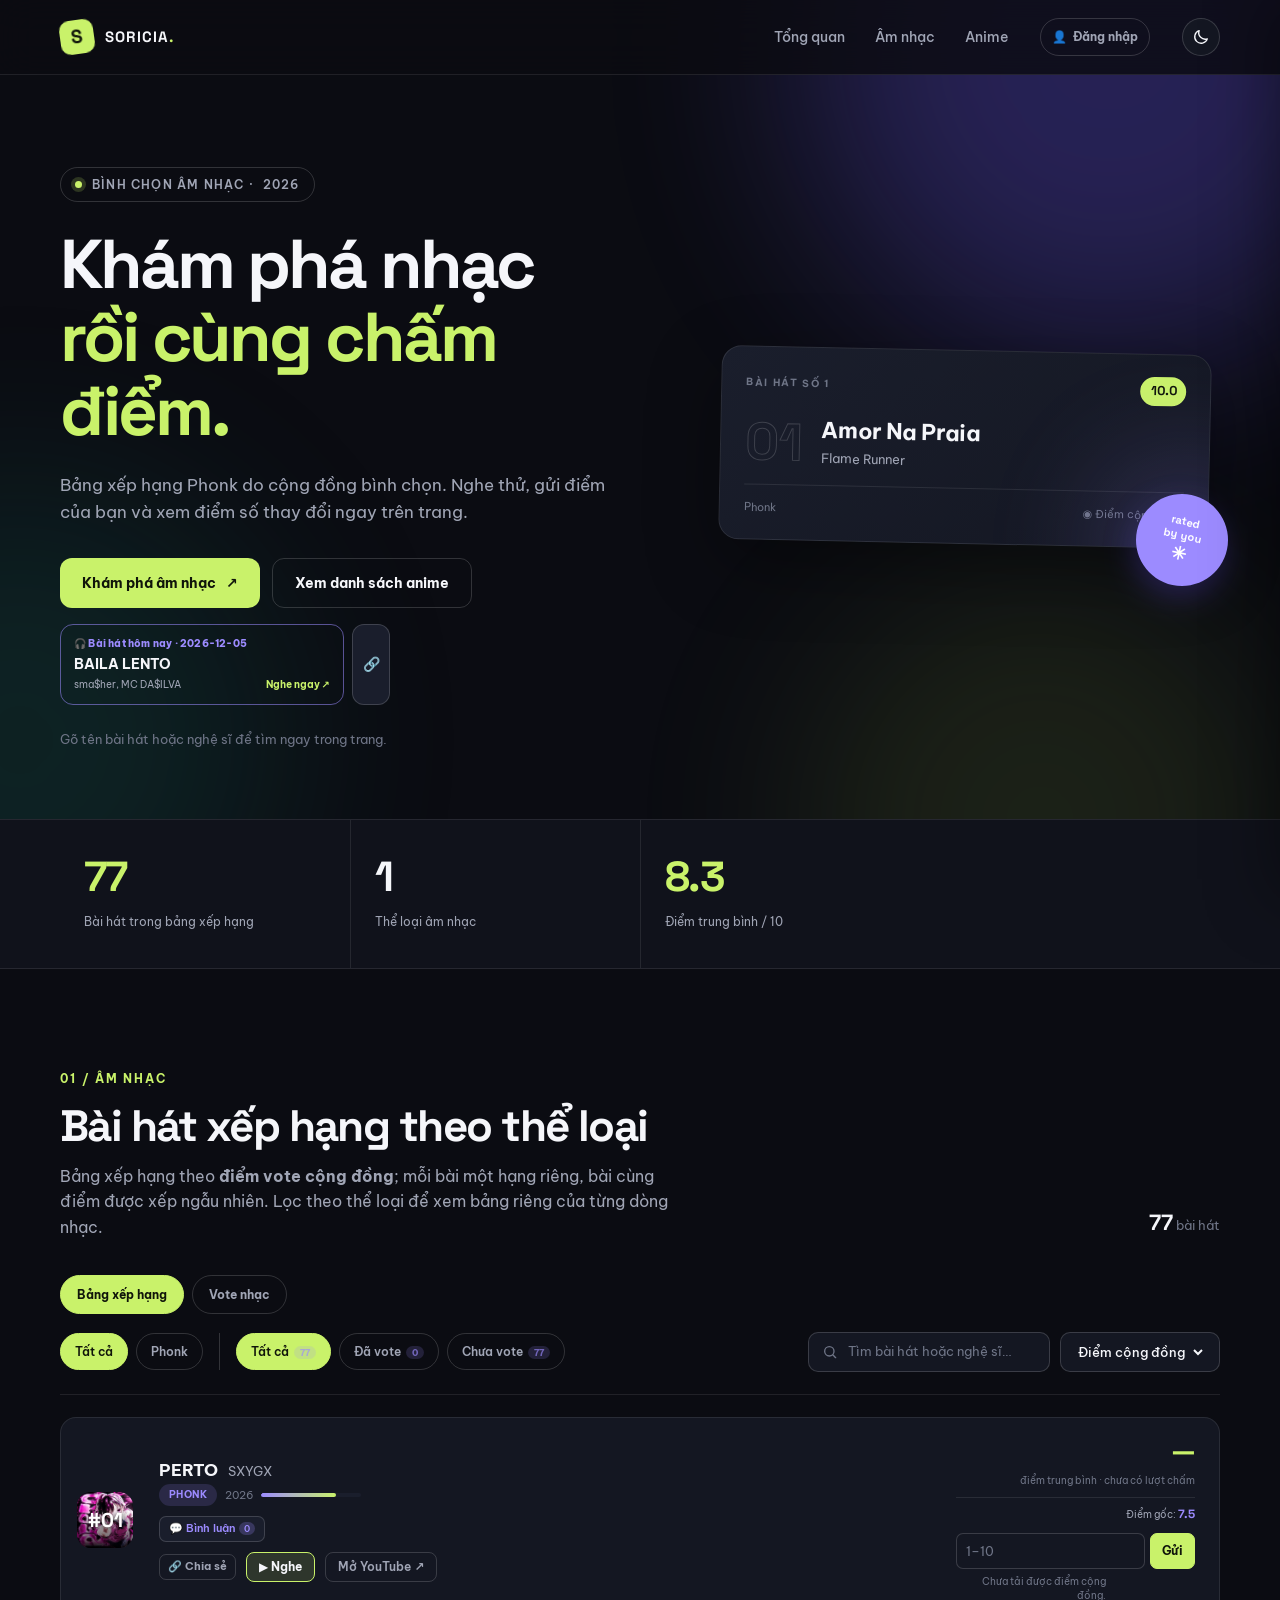
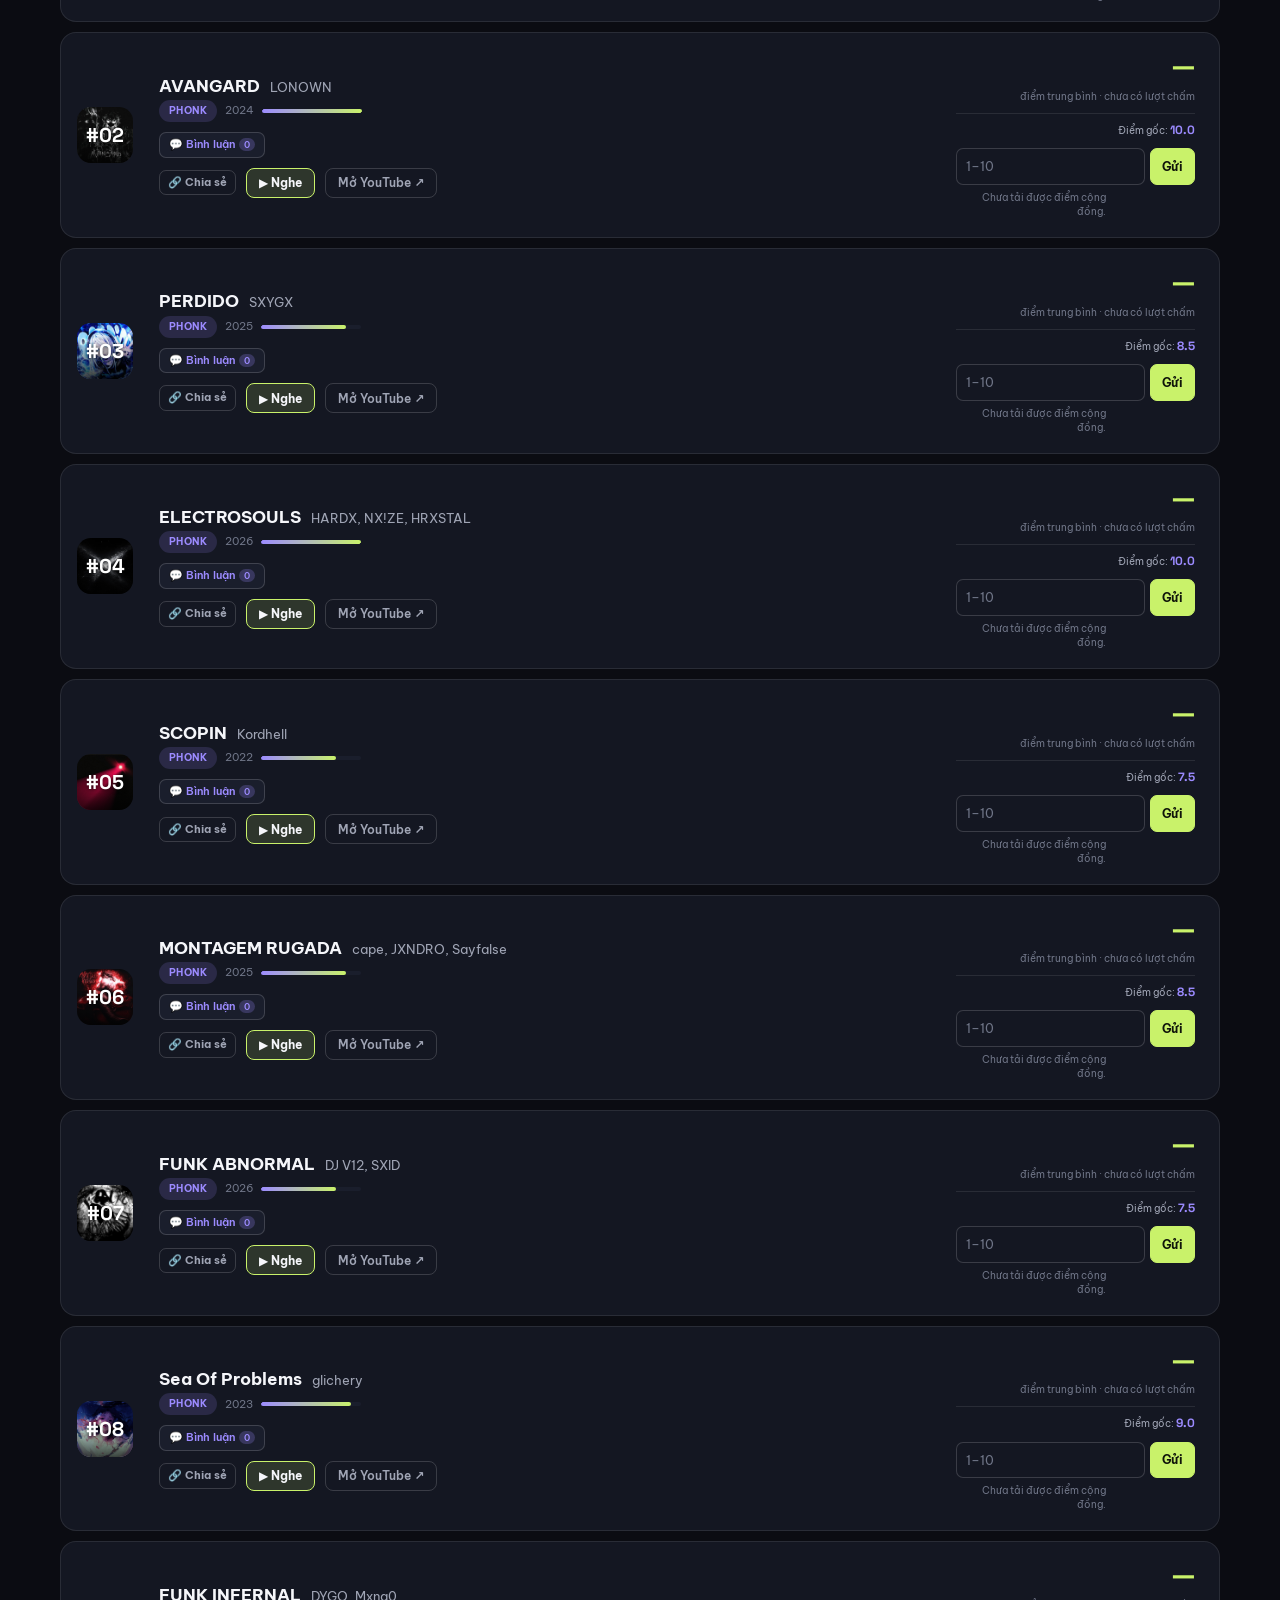
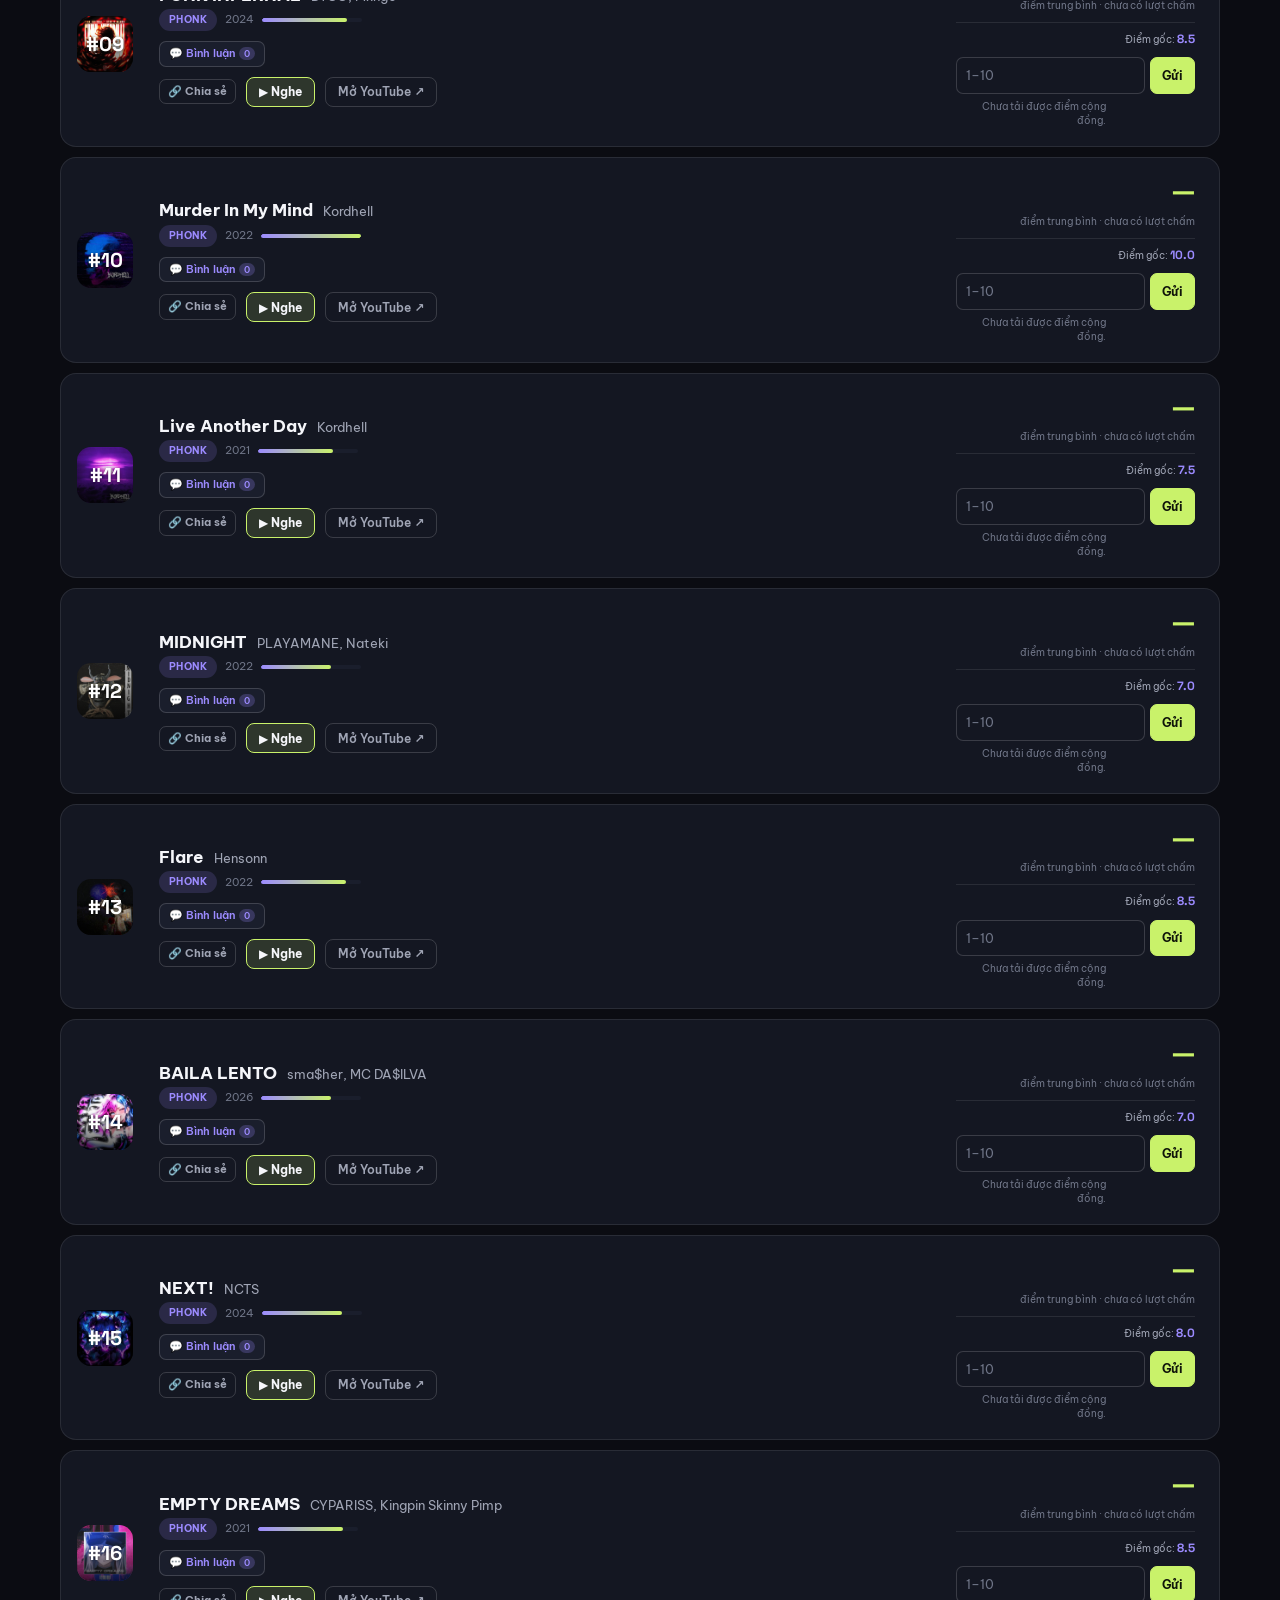
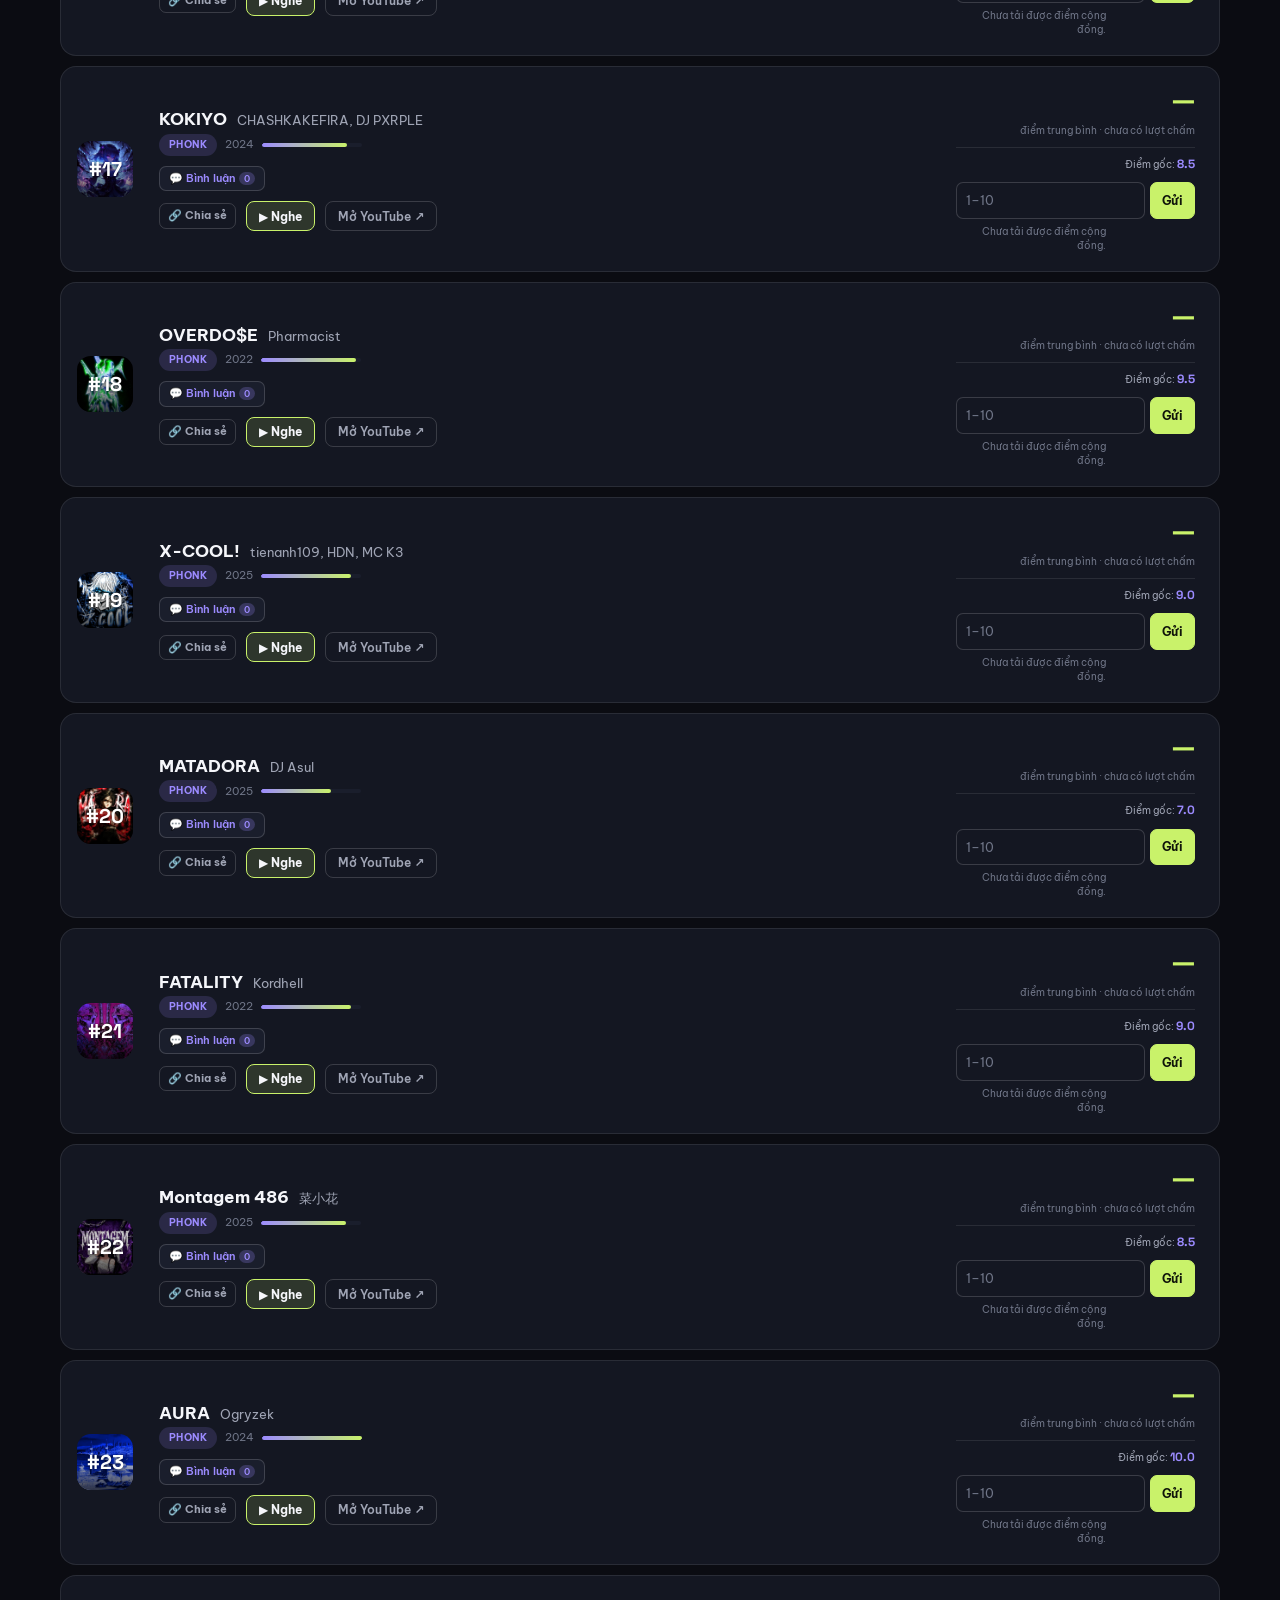
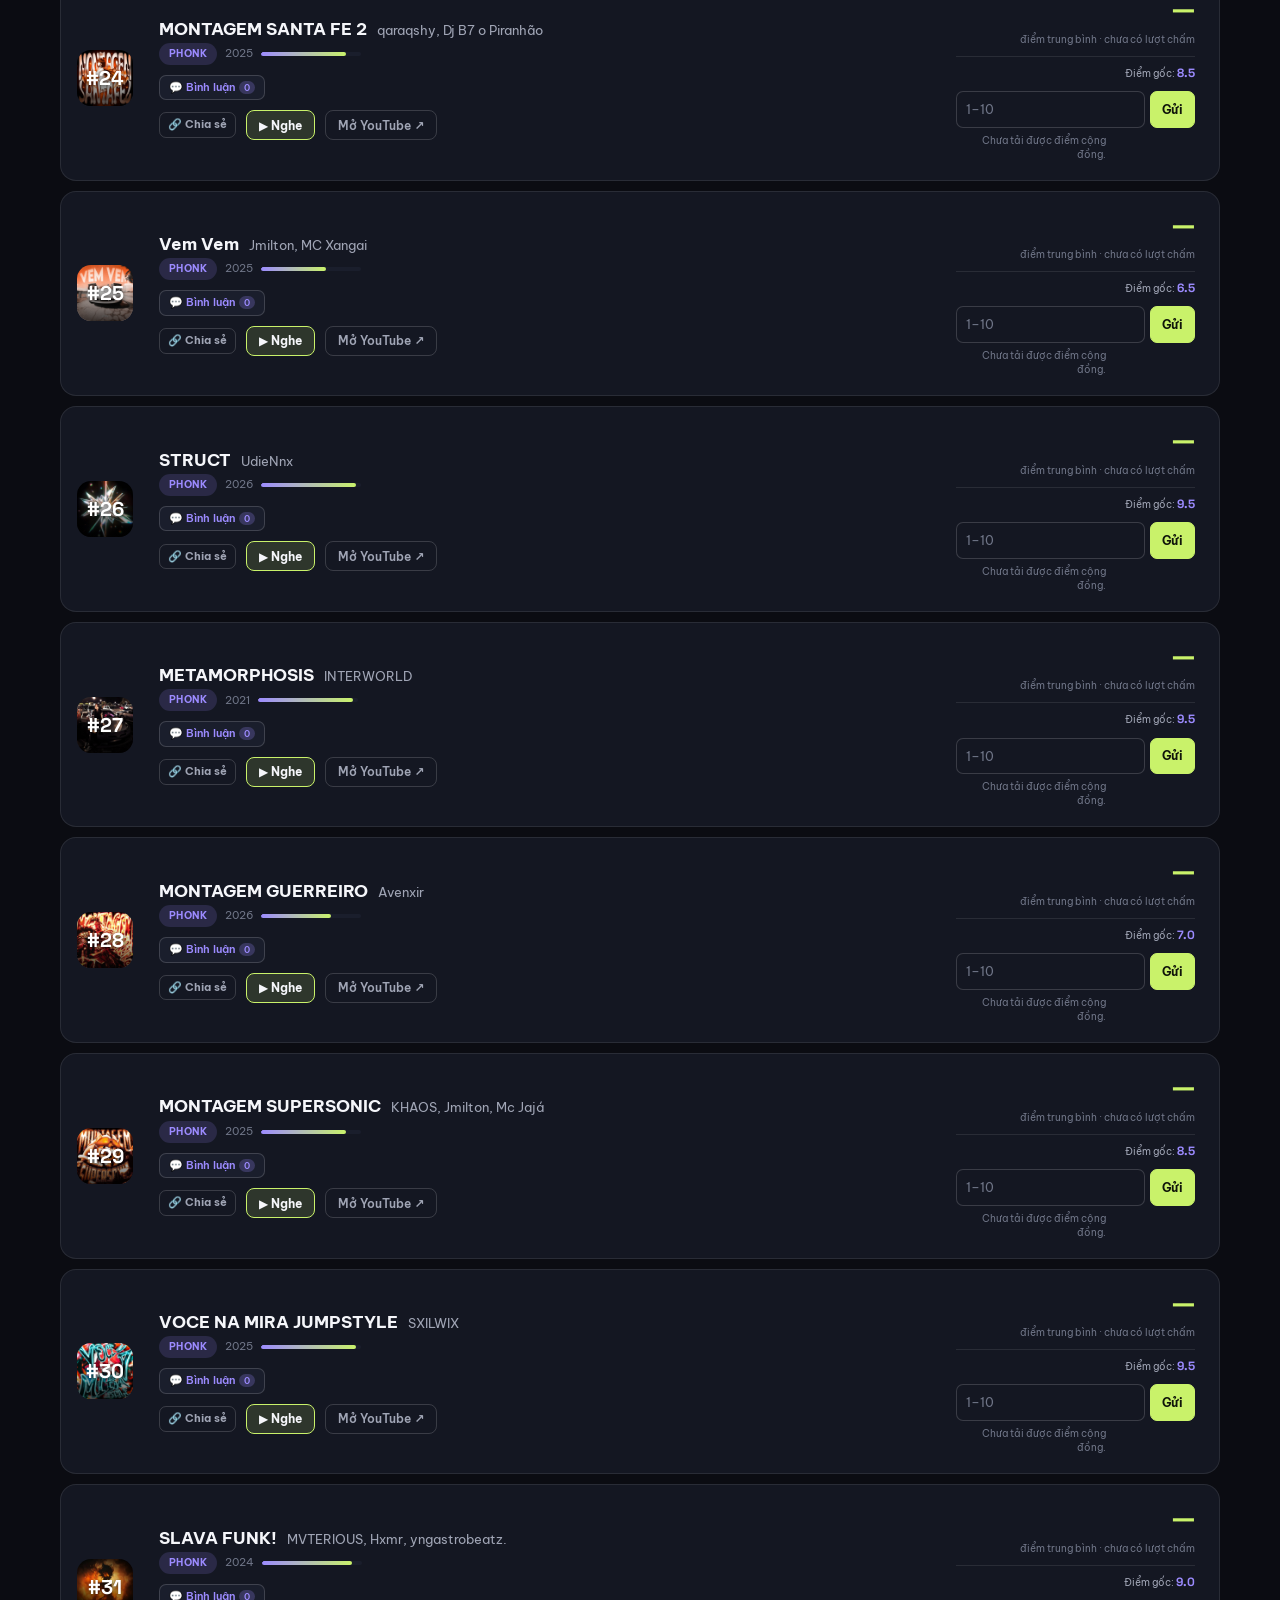
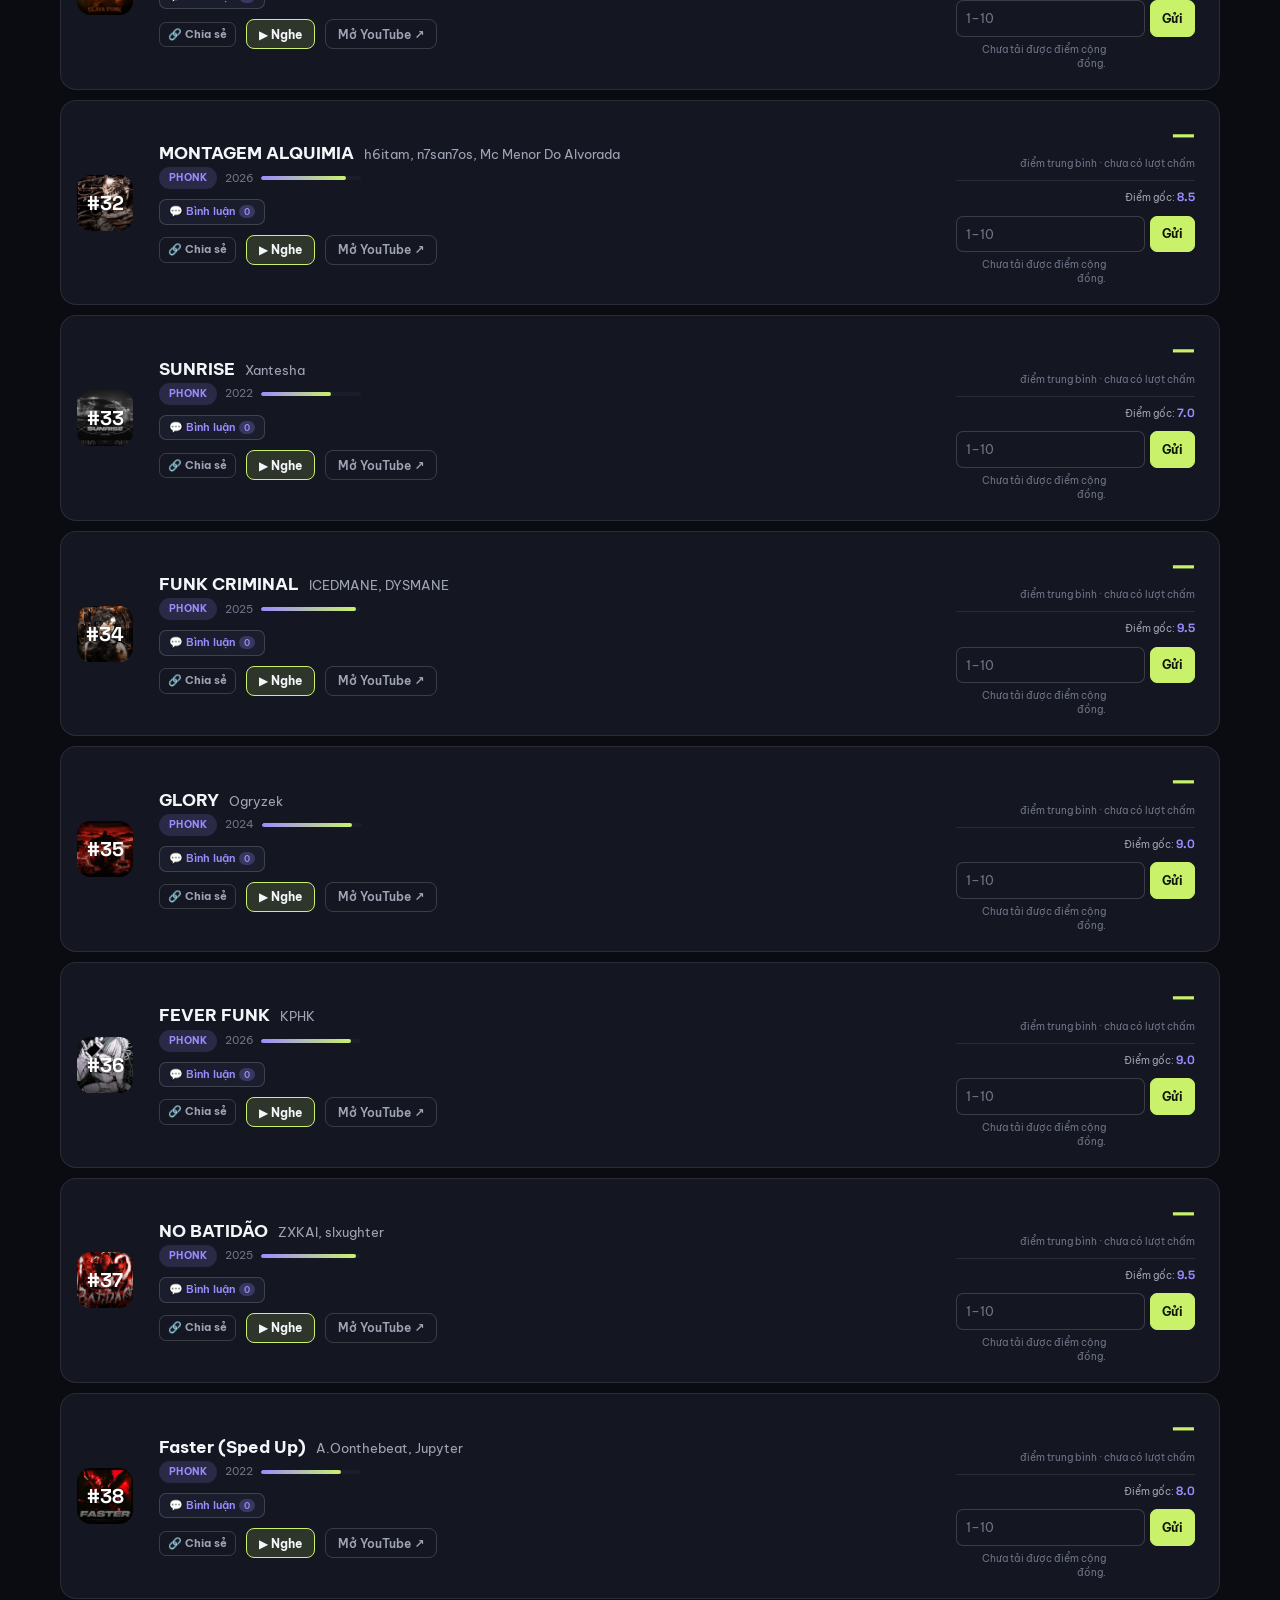
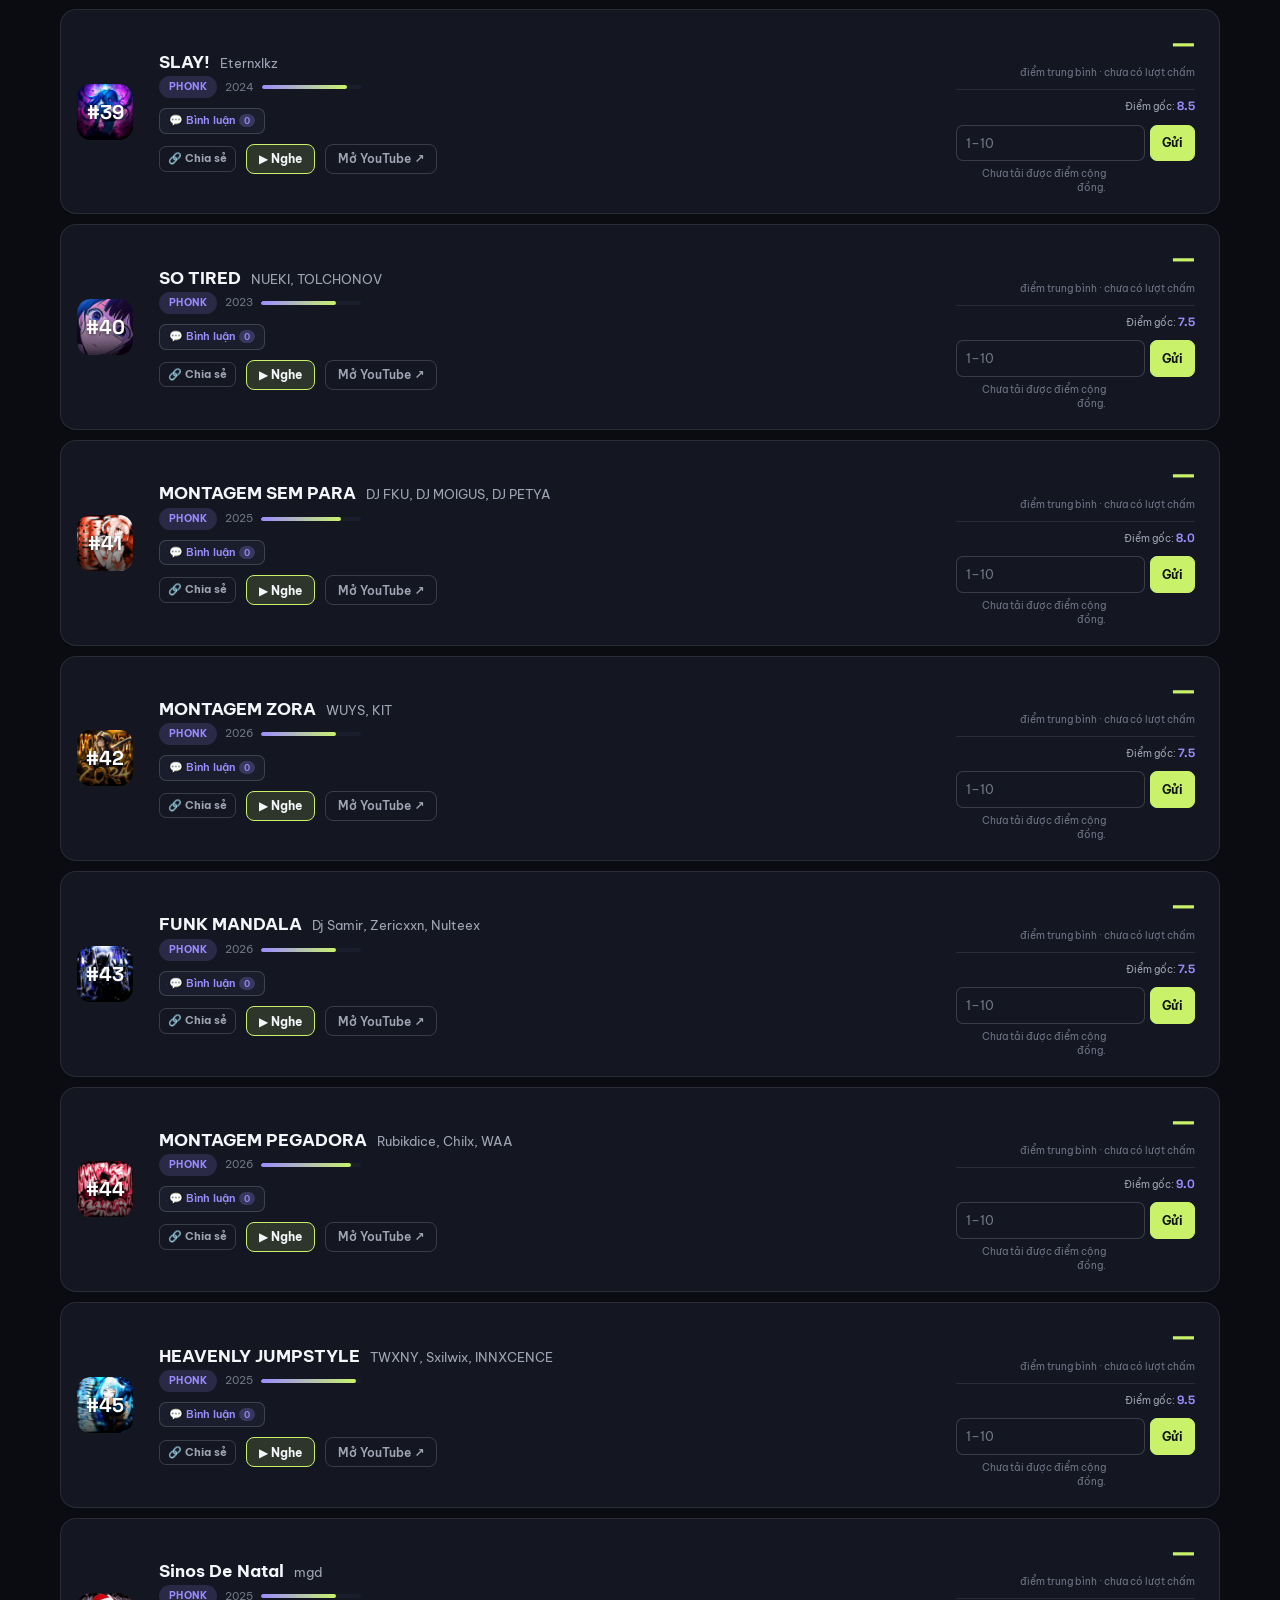
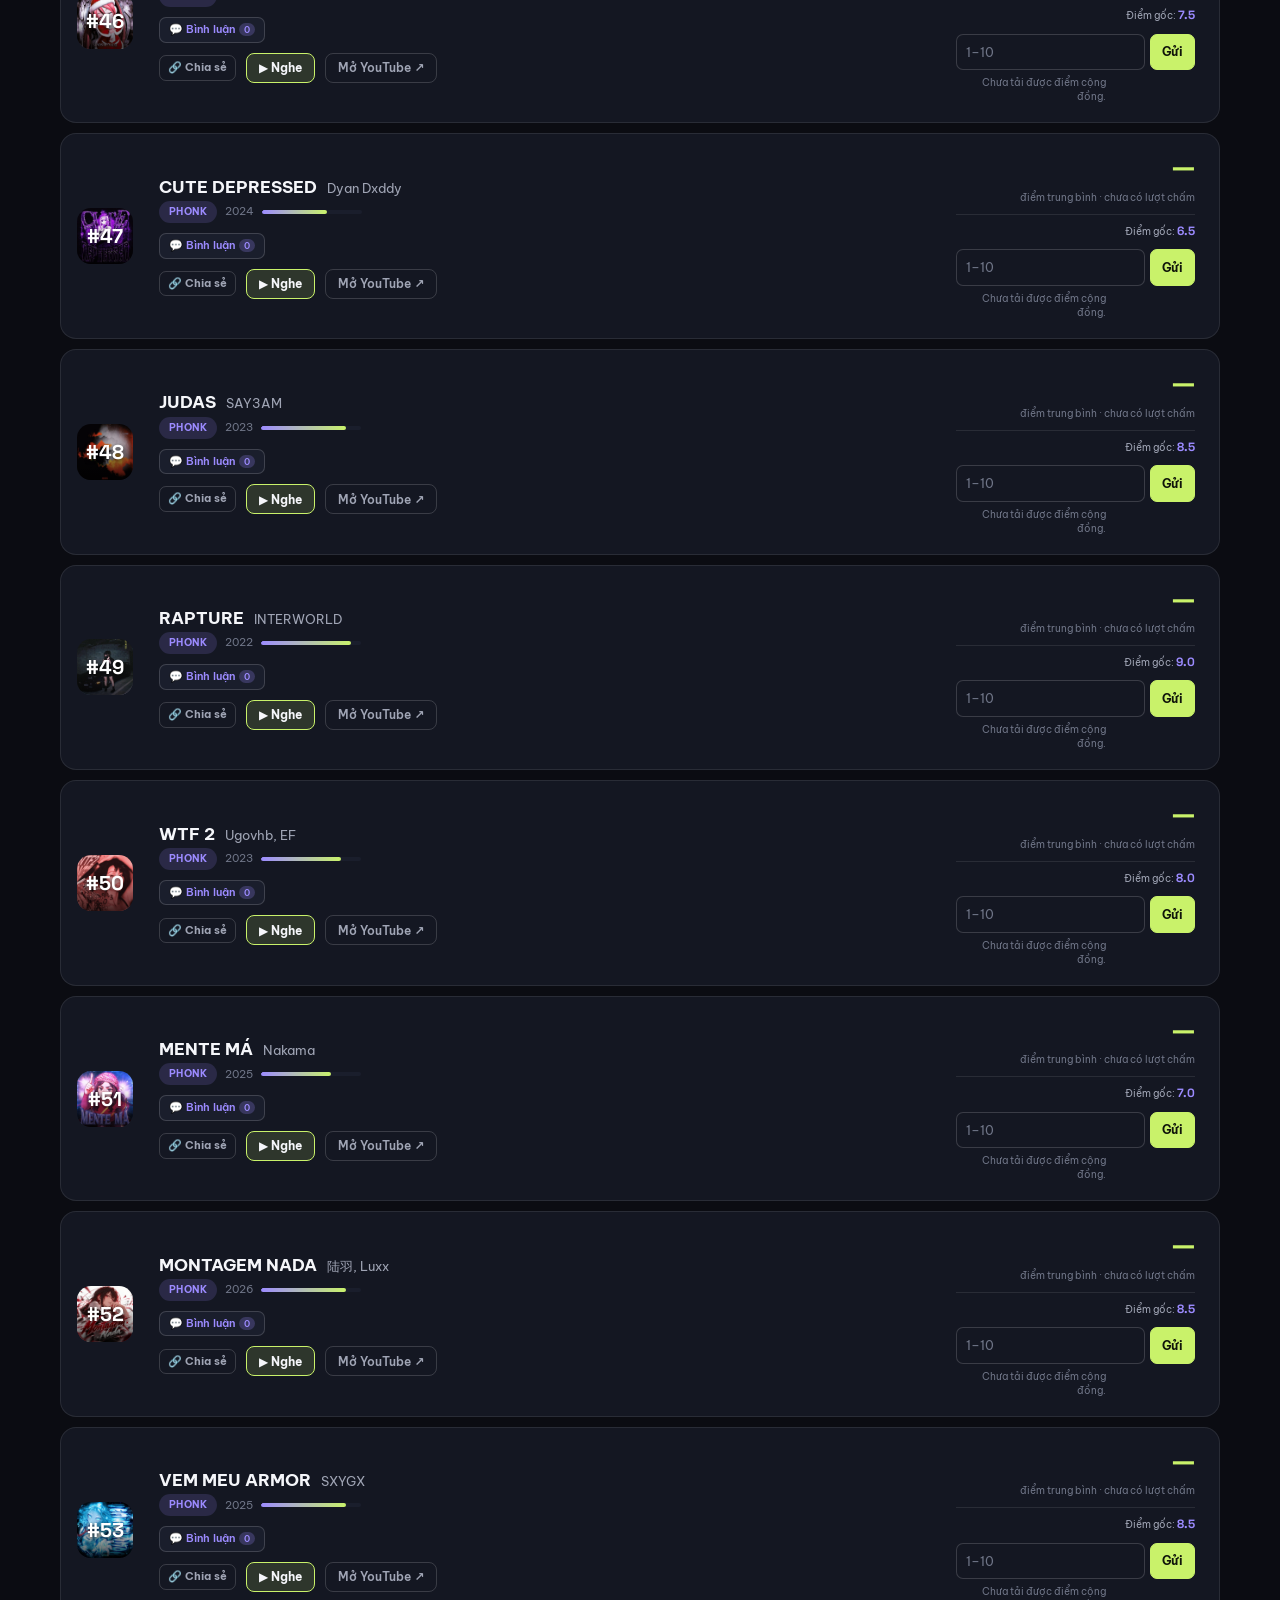
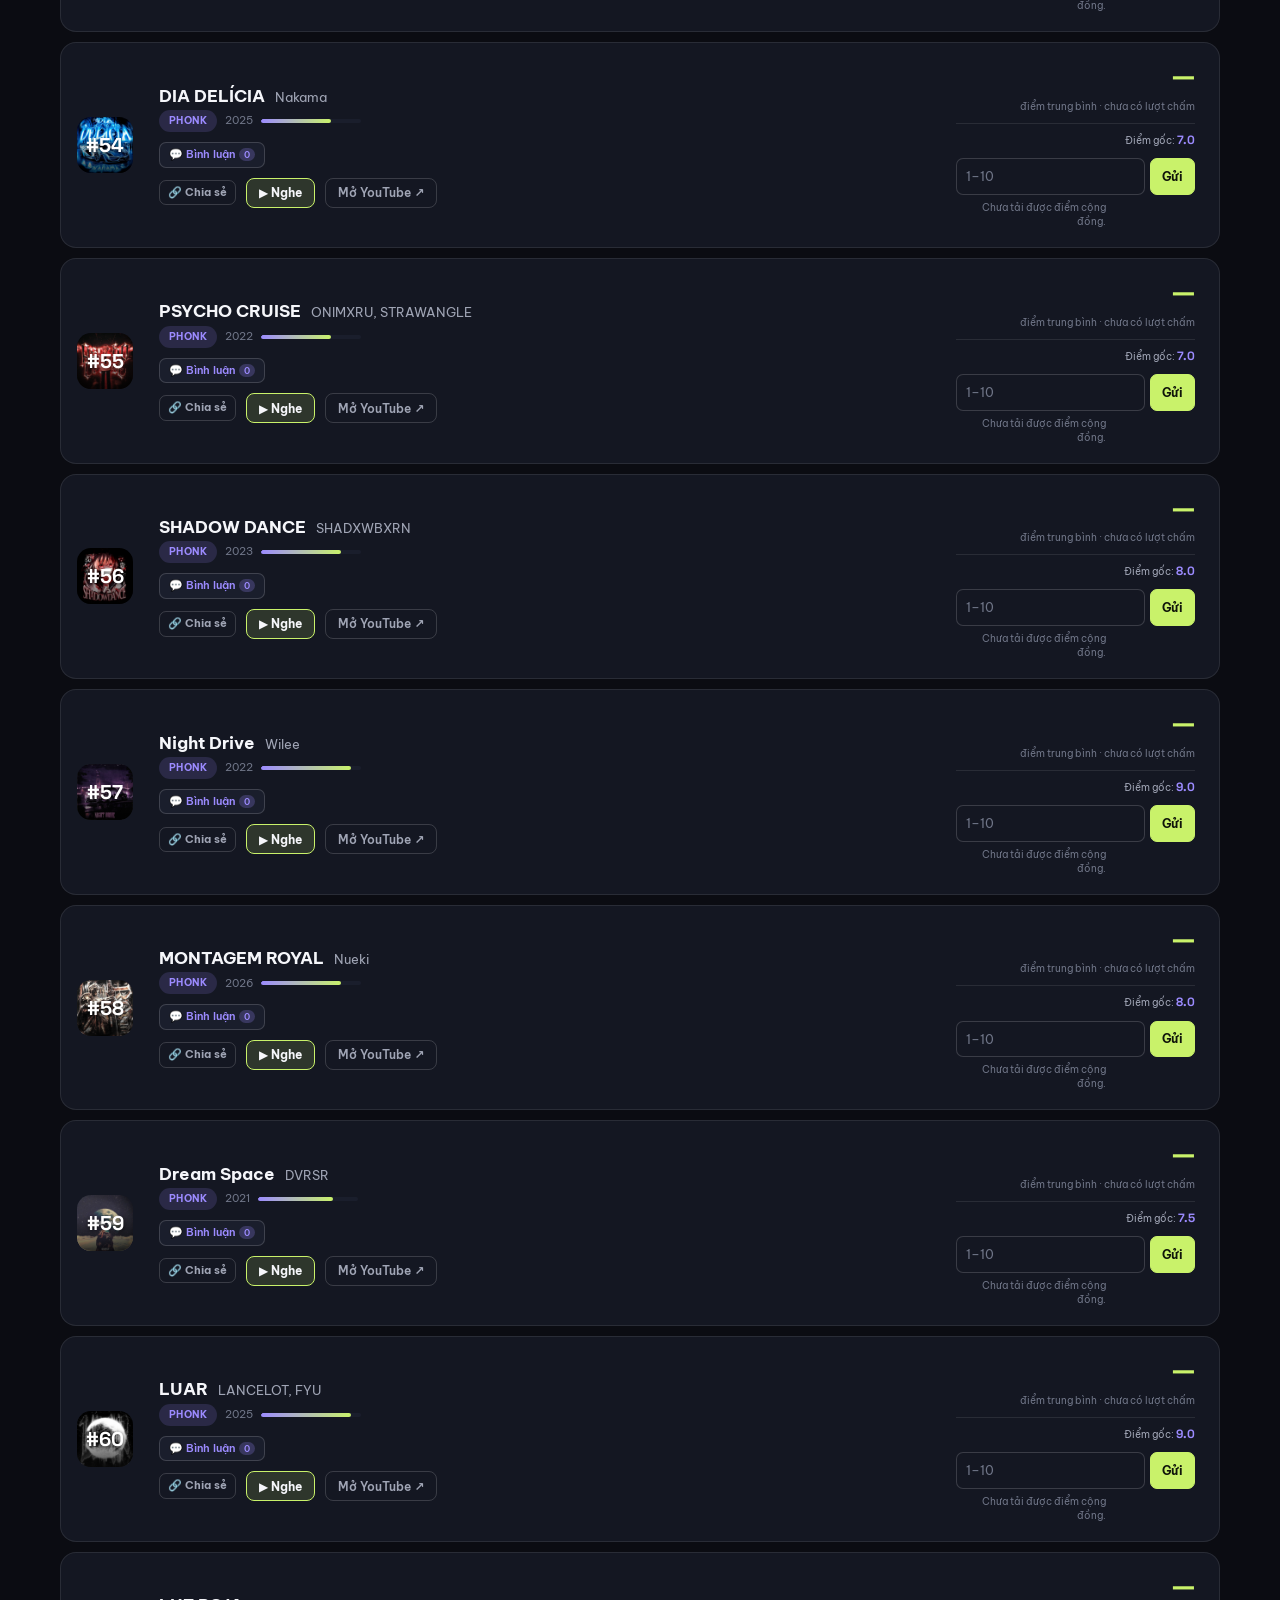
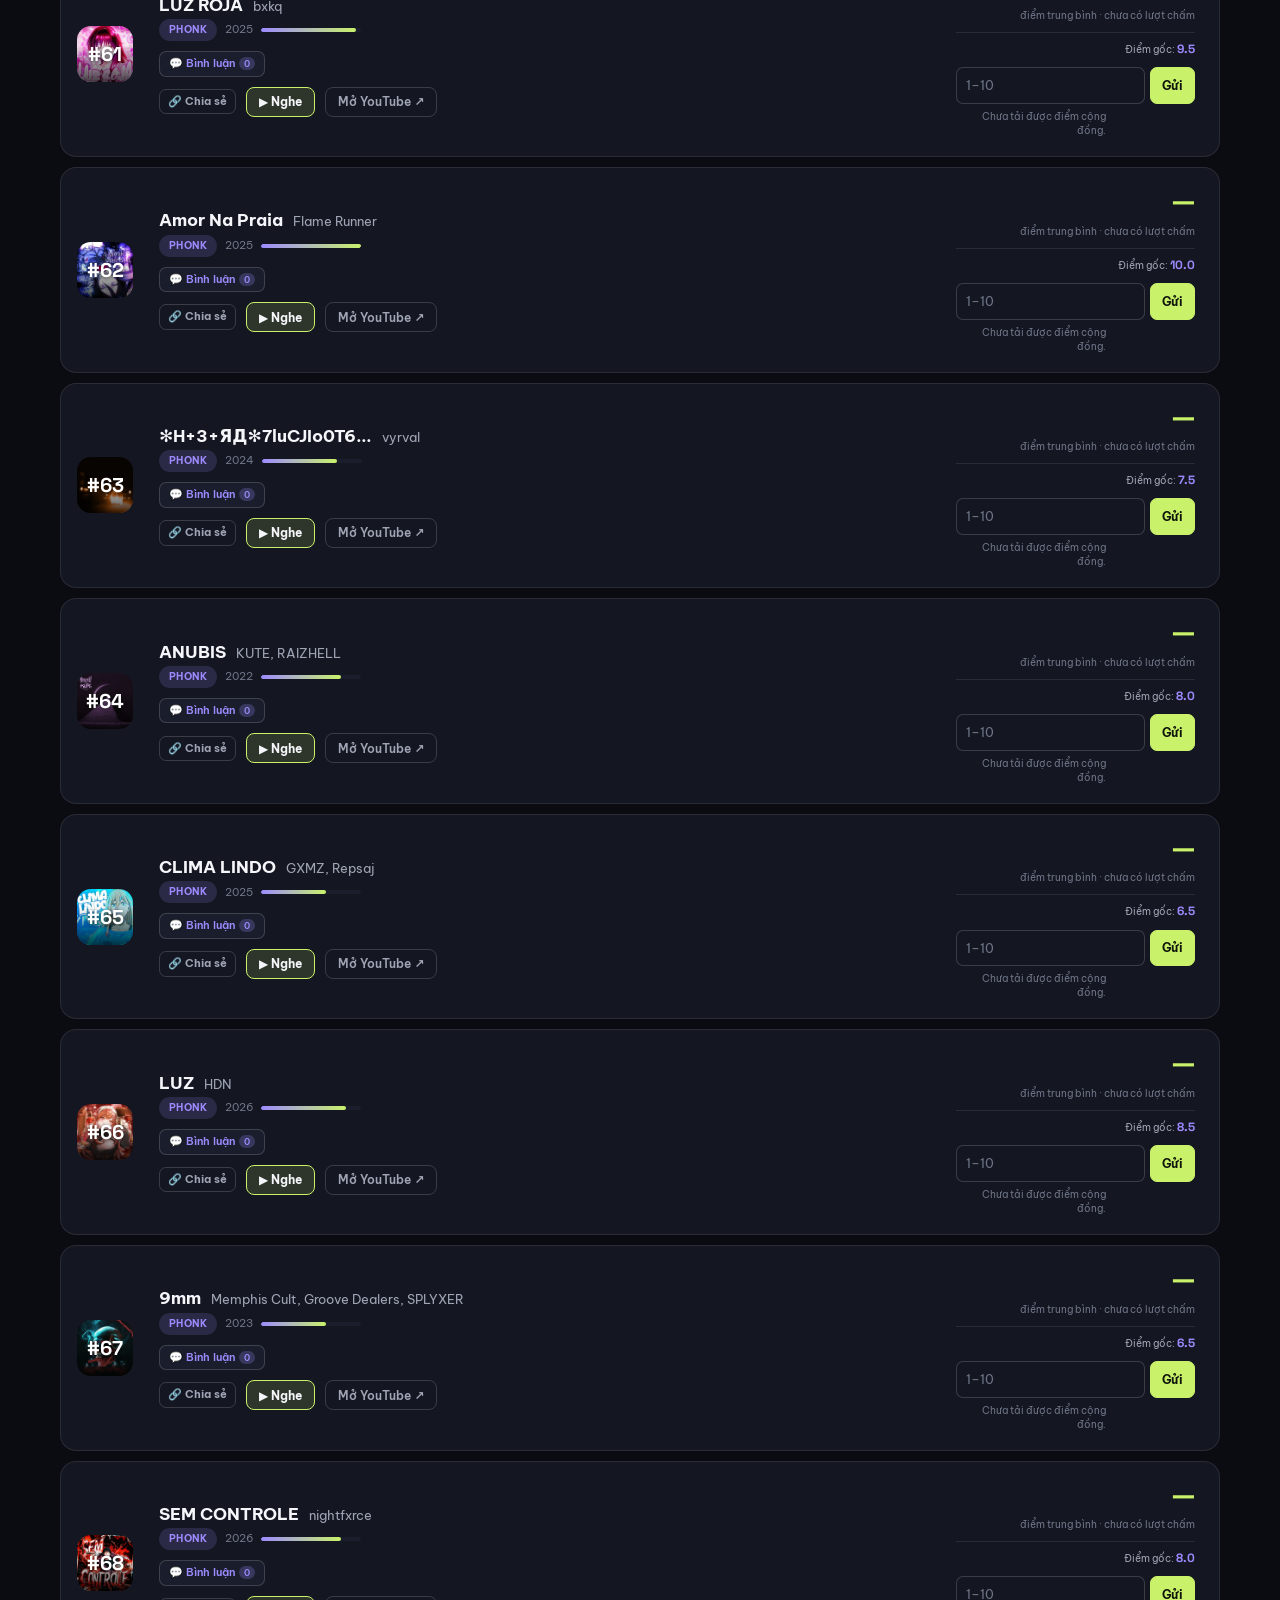
==== commit 23937080: "Cho tài khoản quản lý vote và bình luận như tài khoản thường Co-authored-by: arena-agent <297053741+" ====
--- a/index.html
+++ b/index.html
@@ -10,14 +10,14 @@
   <meta property="og:url" content="https://oribaka.github.io/soricia/">
   <meta name="theme-color" content="#0b0c12">
   <title>Soricia — Khám phá & chấm điểm nhạc</title>
-  <link rel="icon" type="image/svg+xml" href="assets/favicon.svg?v=59">
+  <link rel="icon" type="image/svg+xml" href="assets/favicon.svg?v=60">
   <link rel="preconnect" href="https://fonts.googleapis.com">
   <link rel="preconnect" href="https://fonts.gstatic.com" crossorigin>
   <link href="https://fonts.googleapis.com/css2?family=Be+Vietnam+Pro:wght@400;500;600;700;800&family=Space+Grotesk:wght@500;600;700&display=swap" rel="stylesheet">
-  <link rel="stylesheet" href="assets/css/style.css?v=59">
-  <script src="data/data.js?v=59"></script>
-  <script src="data/config.js?v=59"></script>
-  <script src="assets/js/app.js?v=59" defer></script>
+  <link rel="stylesheet" href="assets/css/style.css?v=60">
+  <script src="data/data.js?v=60"></script>
+  <script src="data/config.js?v=60"></script>
+  <script src="assets/js/app.js?v=60" defer></script>
 </head>
 <body data-page="music">
   <a class="skip-link" href="#main">Chuyển đến nội dung</a>
@@ -275,7 +275,7 @@
     <div class="modal-backdrop" data-close-account></div>
     <div class="modal-box account-box" role="dialog" aria-modal="true" aria-labelledby="account-title">
       <div class="modal-head"><h2 id="account-title">Tài khoản Soricia</h2><button type="button" id="account-close" aria-label="Đóng">×</button></div>
-      <p class="account-note" id="account-hint">Tạo tài khoản để bình luận và gửi điểm. Những phiếu bạn đã vote trước đó sẽ tự động chuyển sang tài khoản — không bị mất. Email quản lý dùng nút Đăng nhập để vào bảng quản lý.</p>
+      <p class="account-note" id="account-hint">Tạo tài khoản để bình luận và gửi điểm. Những phiếu bạn đã vote trước đó sẽ tự động chuyển sang tài khoản — không bị mất. Email quản lý dùng nút Đăng nhập để vào bảng quản lý — tài khoản quản lý cũng vote và bình luận như tài khoản thường.</p>
       <div class="field"><label for="account-email">Email</label><input id="account-email" type="email" autocomplete="username" placeholder="ban@example.com"></div>
       <div class="field"><label for="account-password">Mật khẩu</label><input id="account-password" type="password" autocomplete="current-password" placeholder="Ít nhất 6 ký tự"></div>
       <p class="form-status" id="account-status" hidden></p>
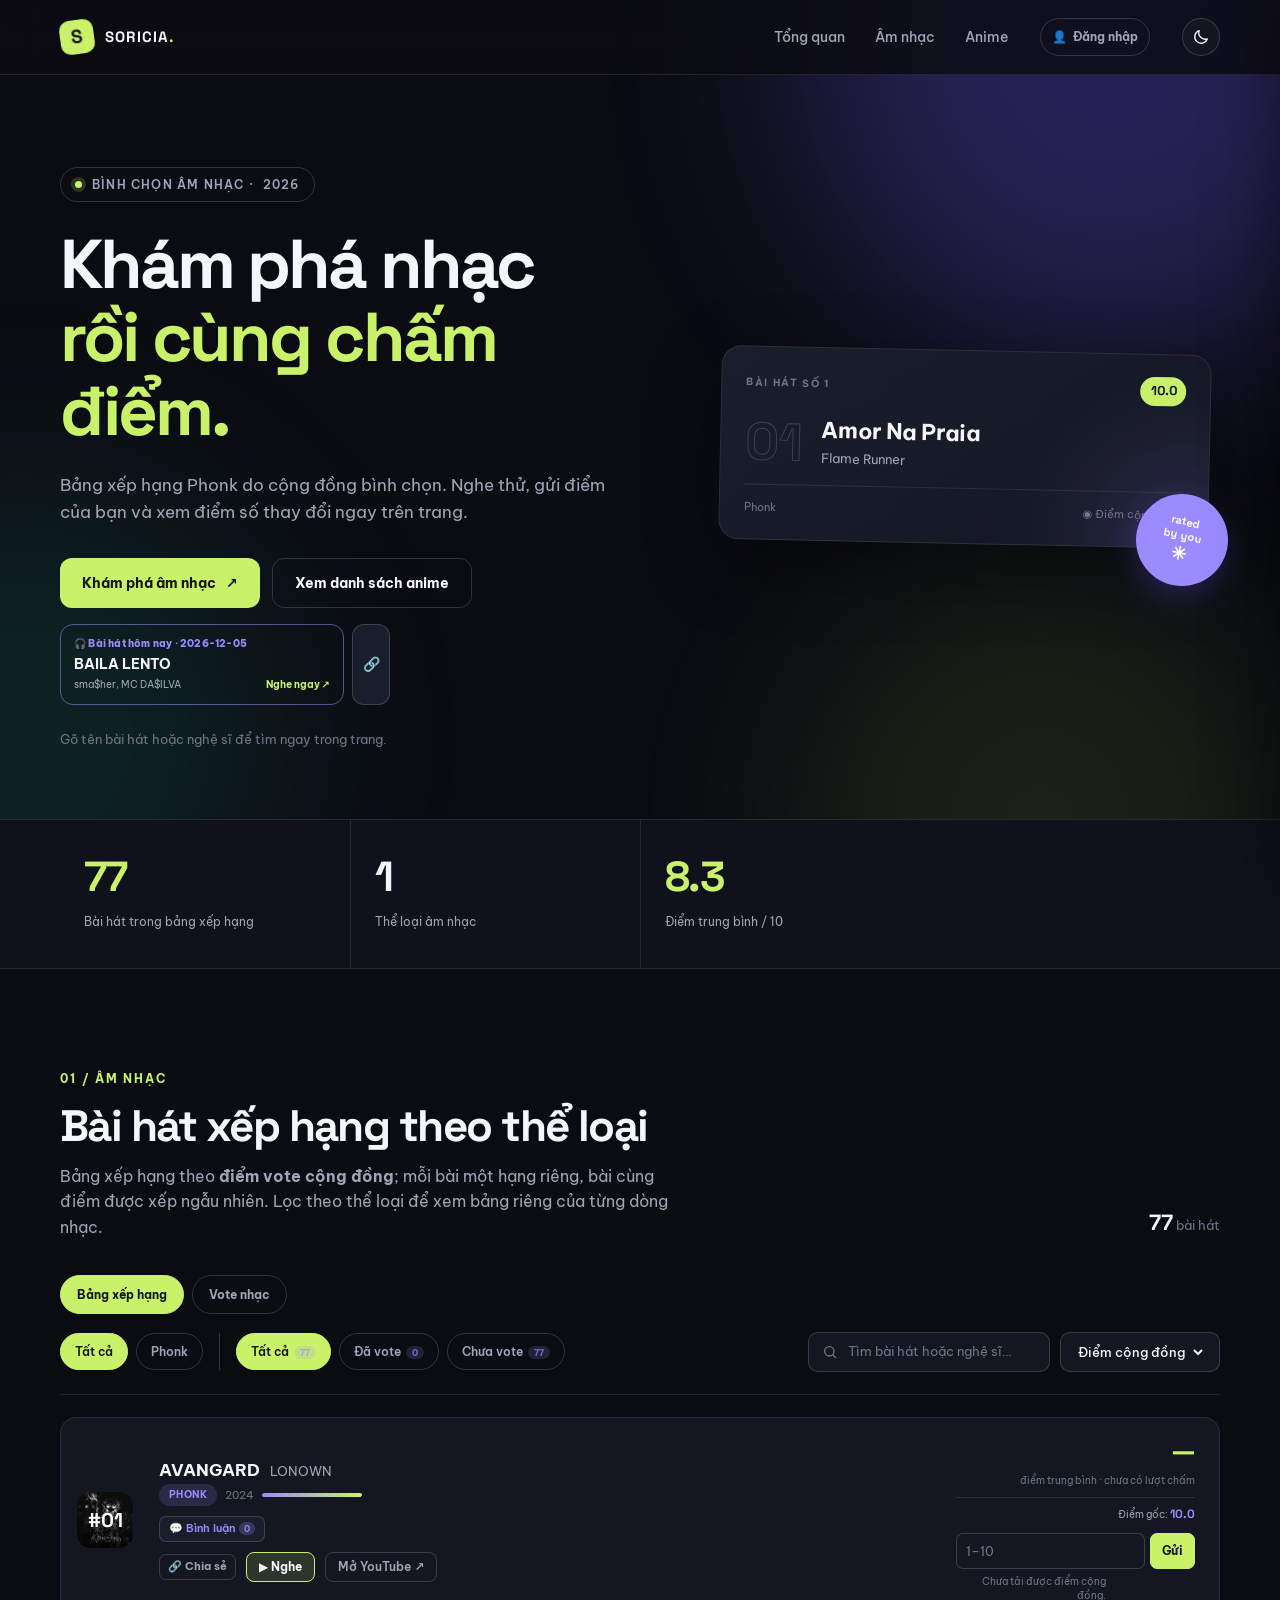
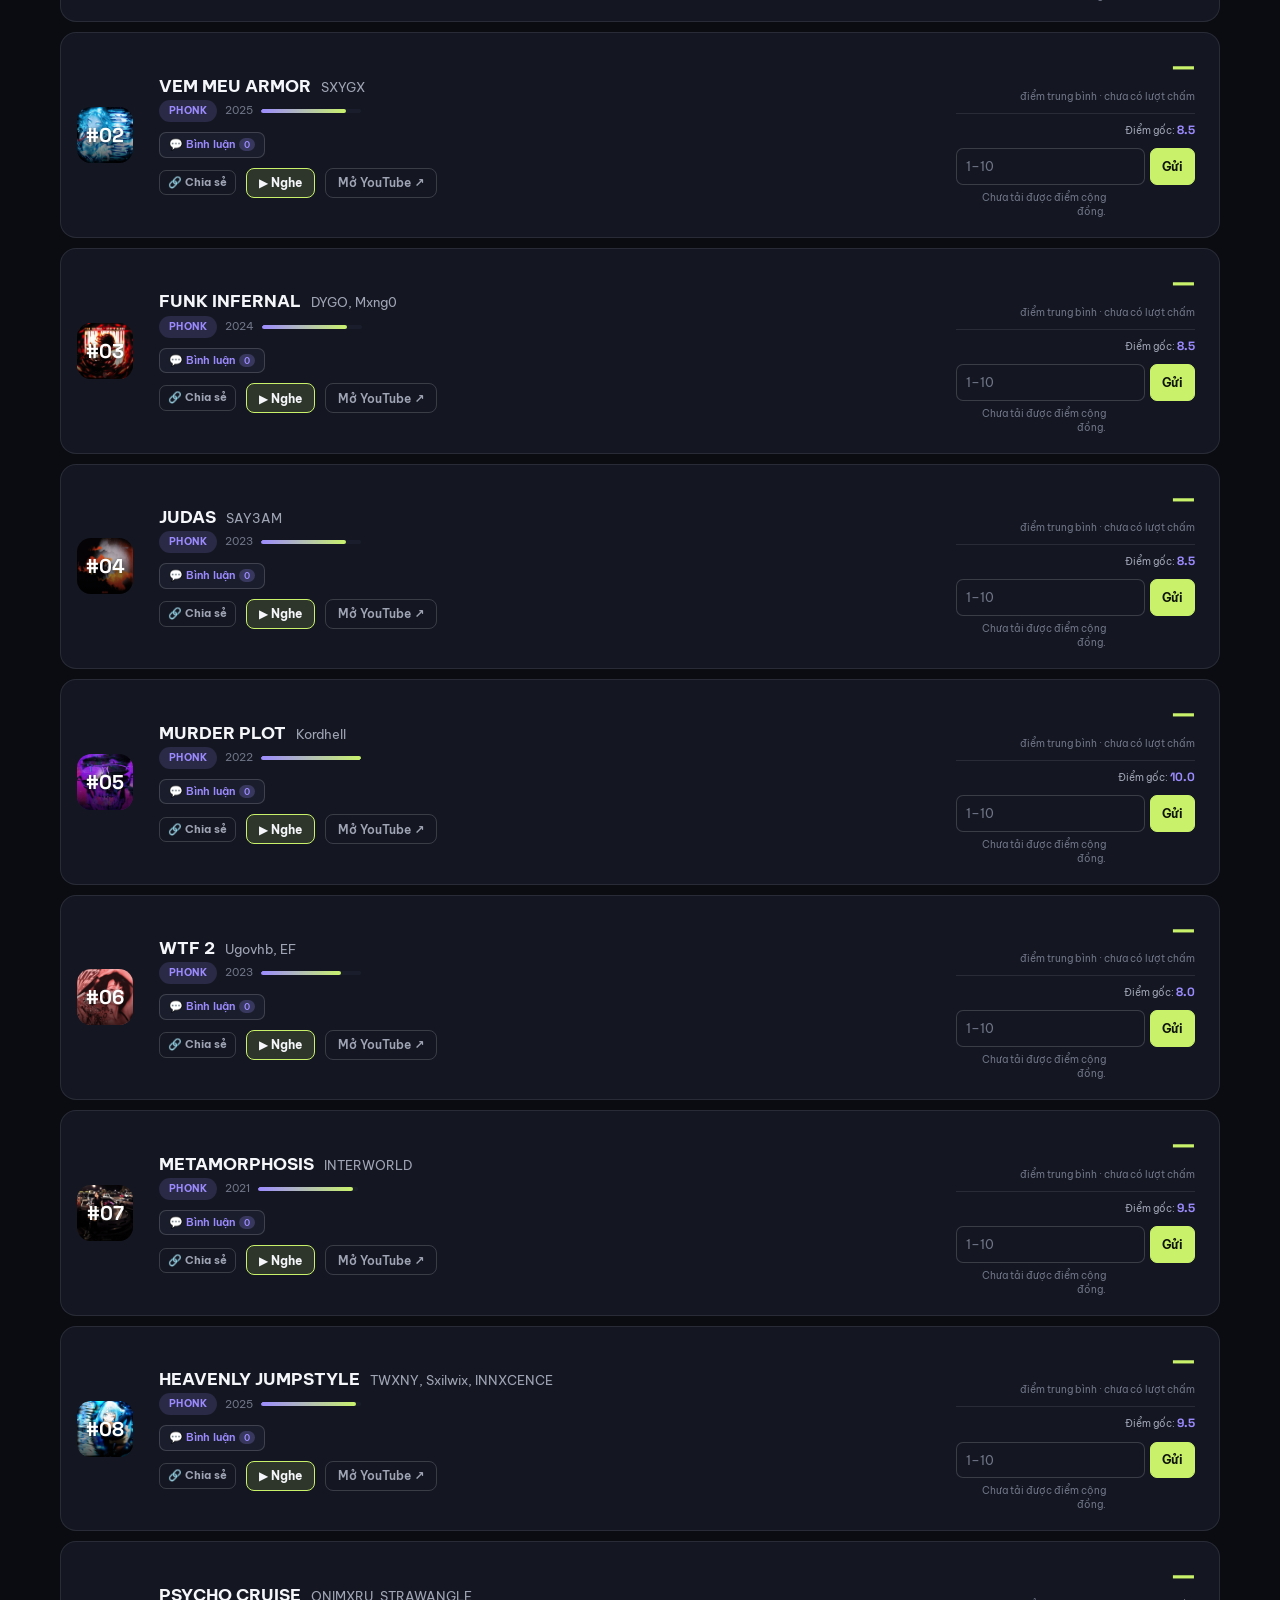
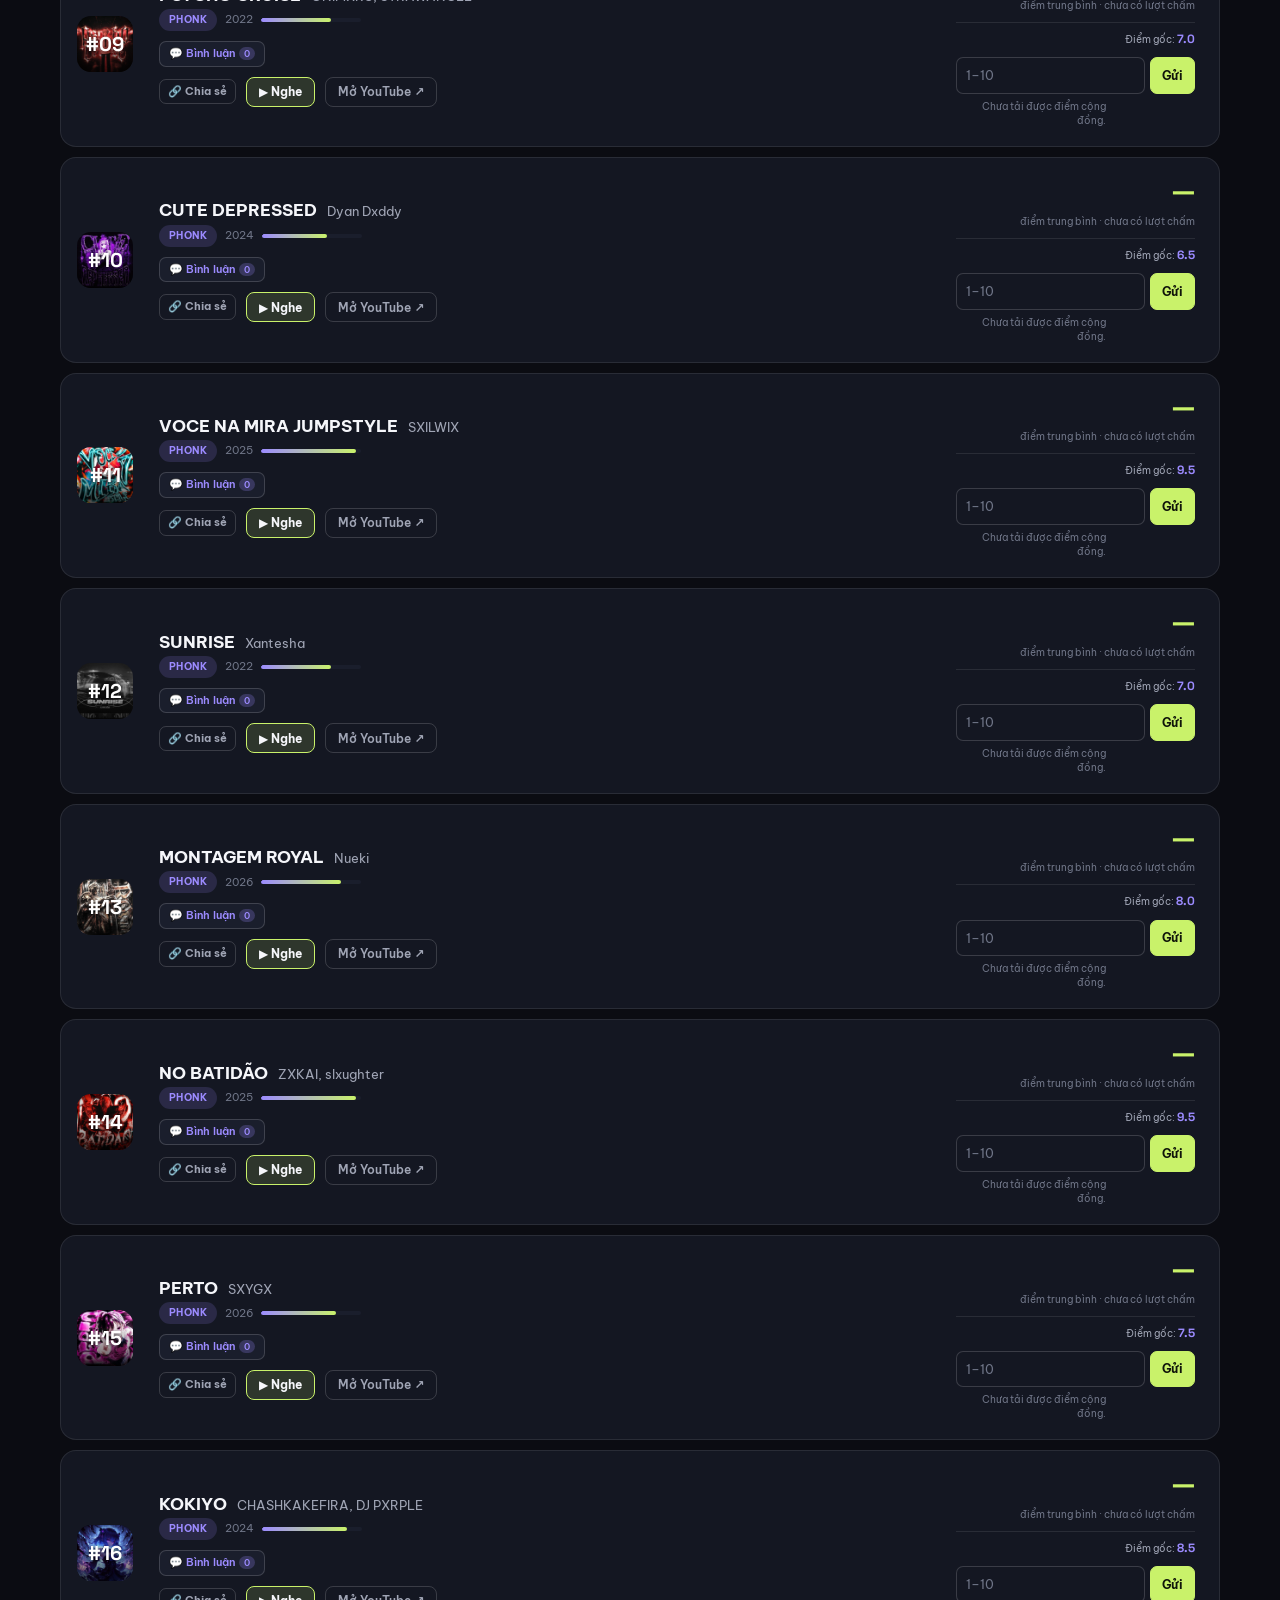
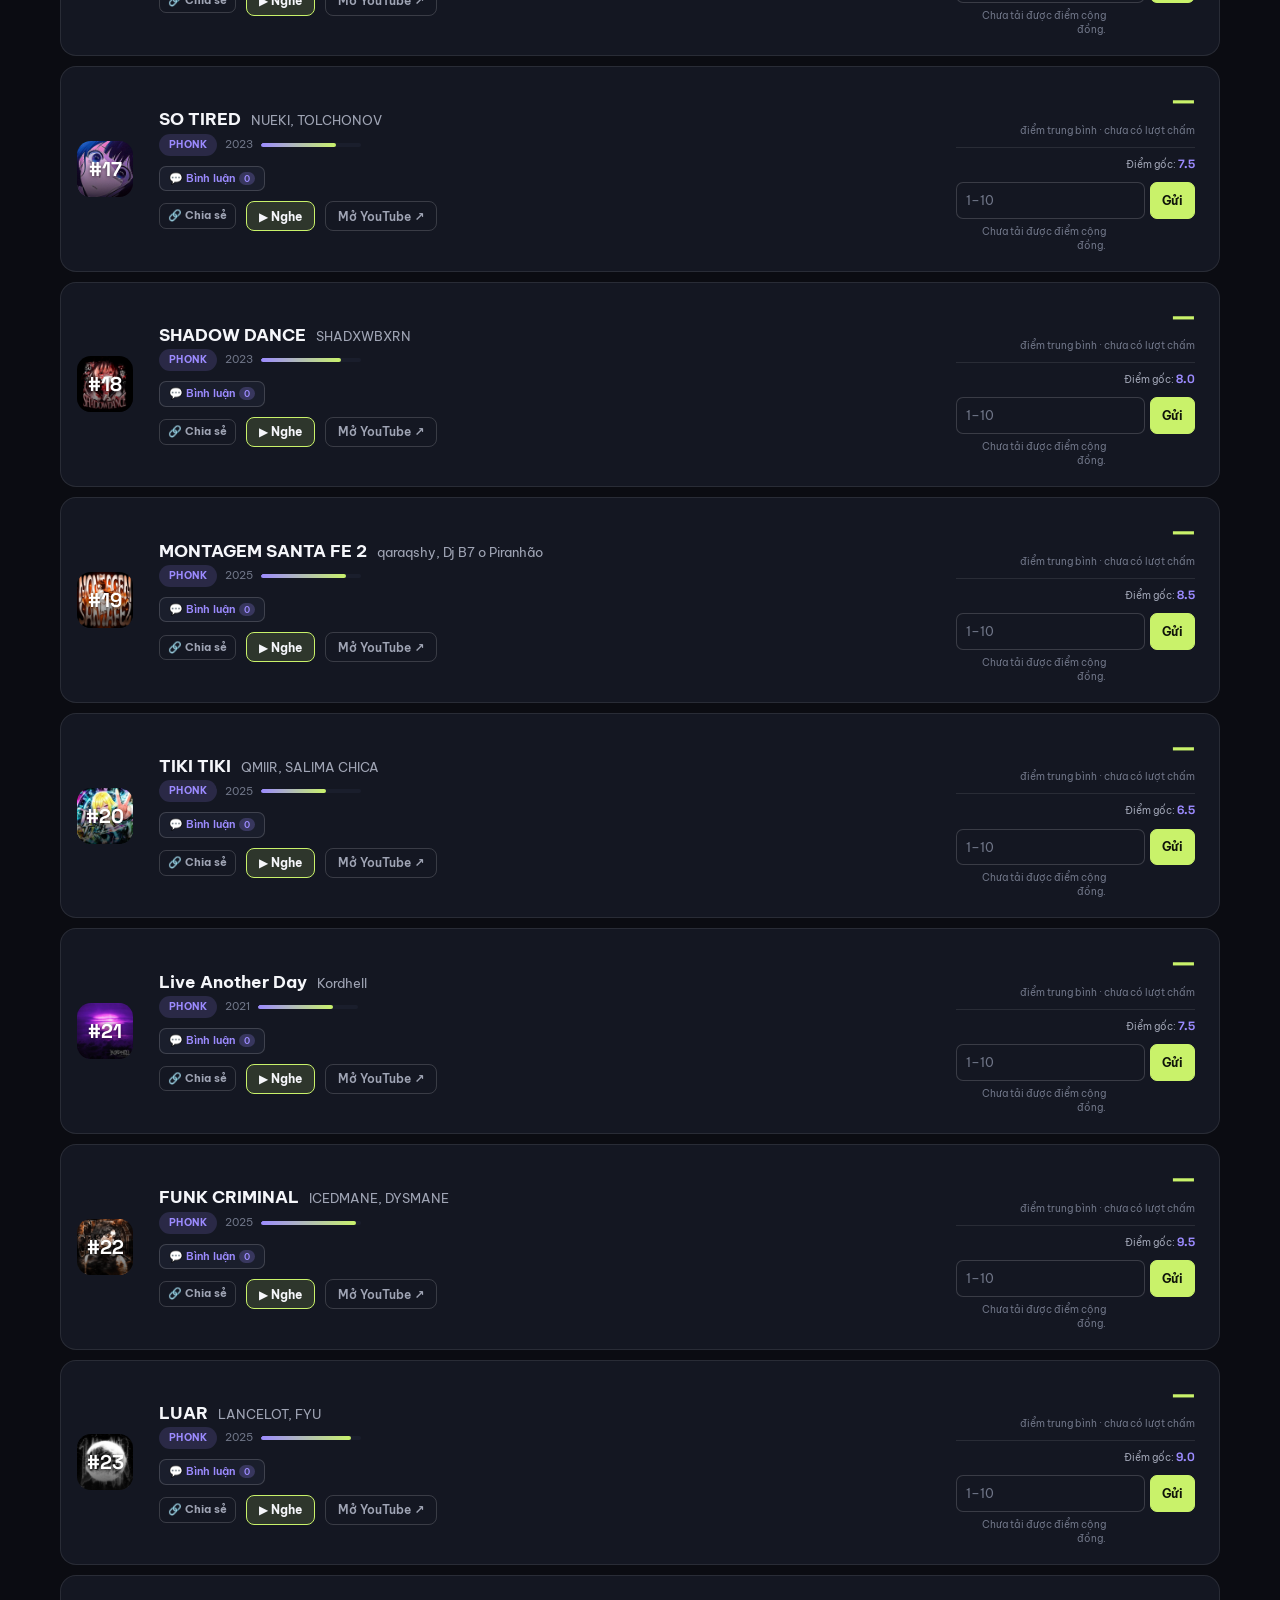
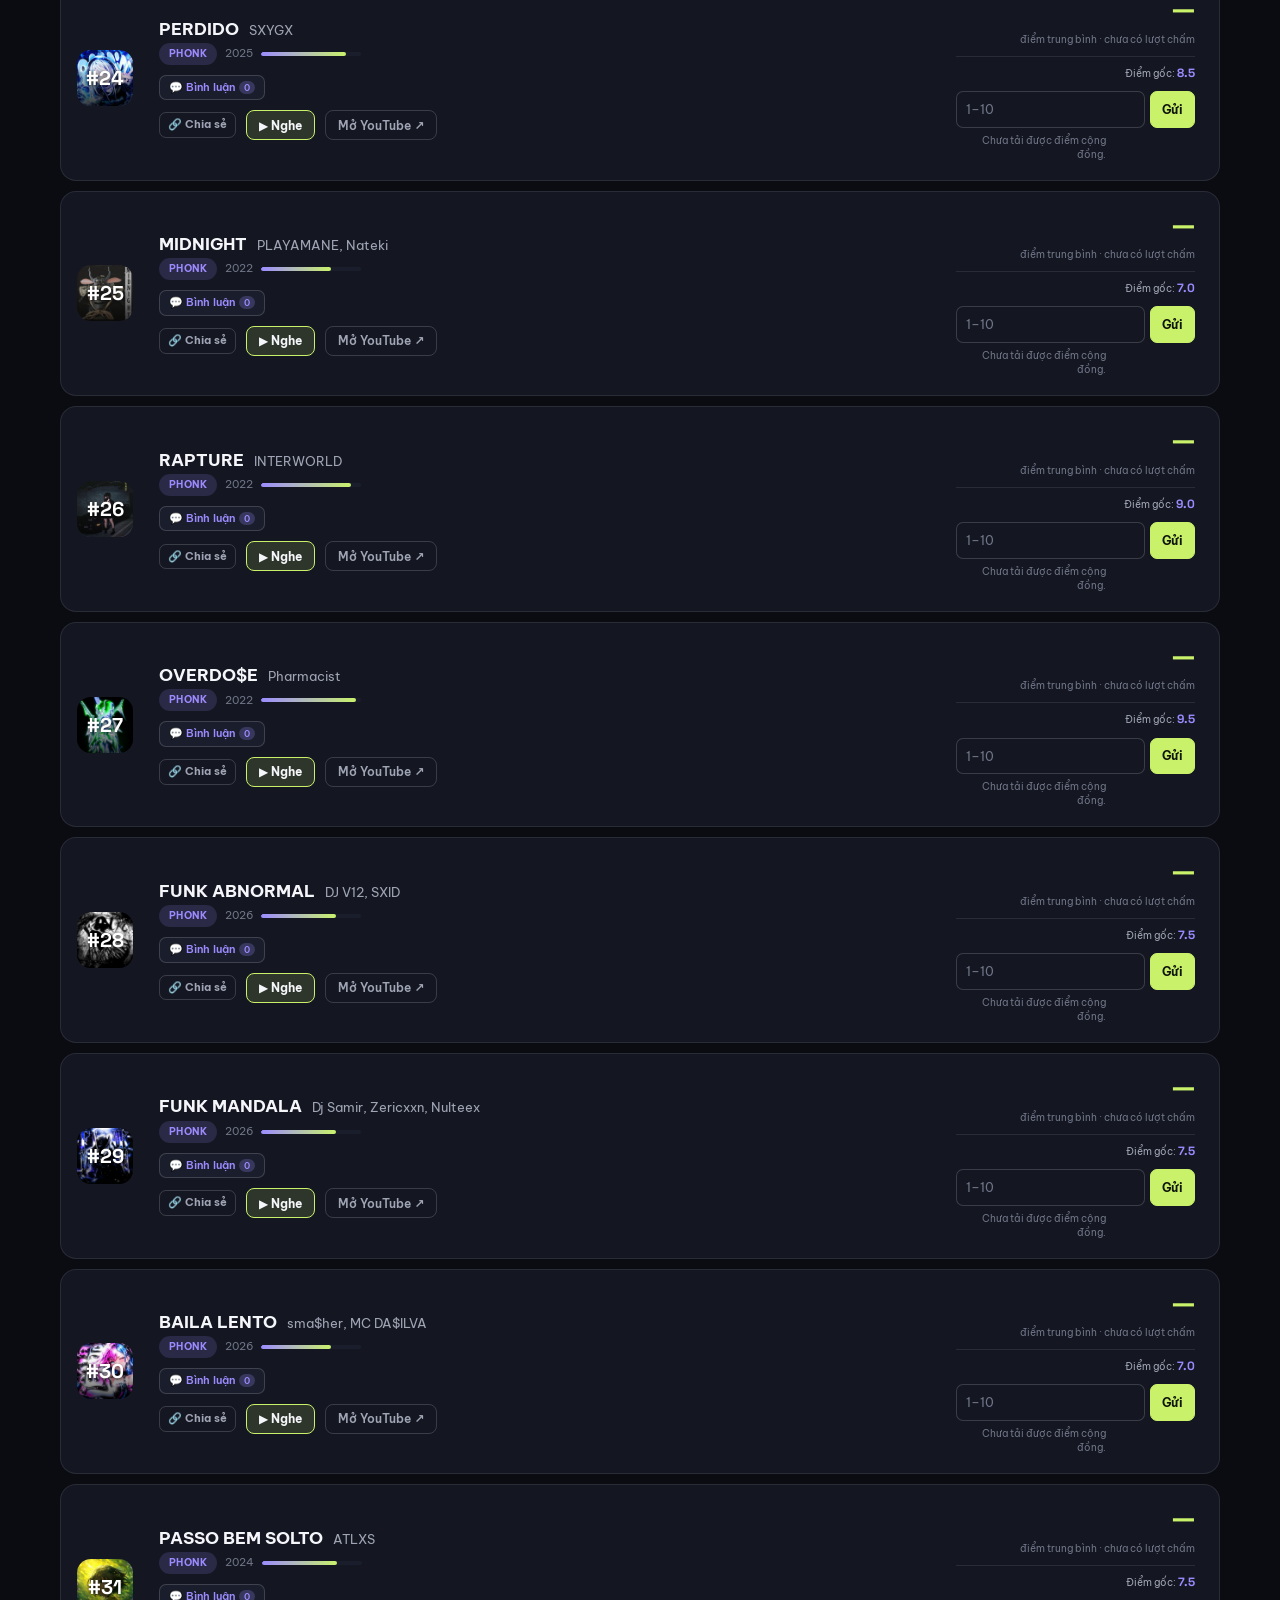
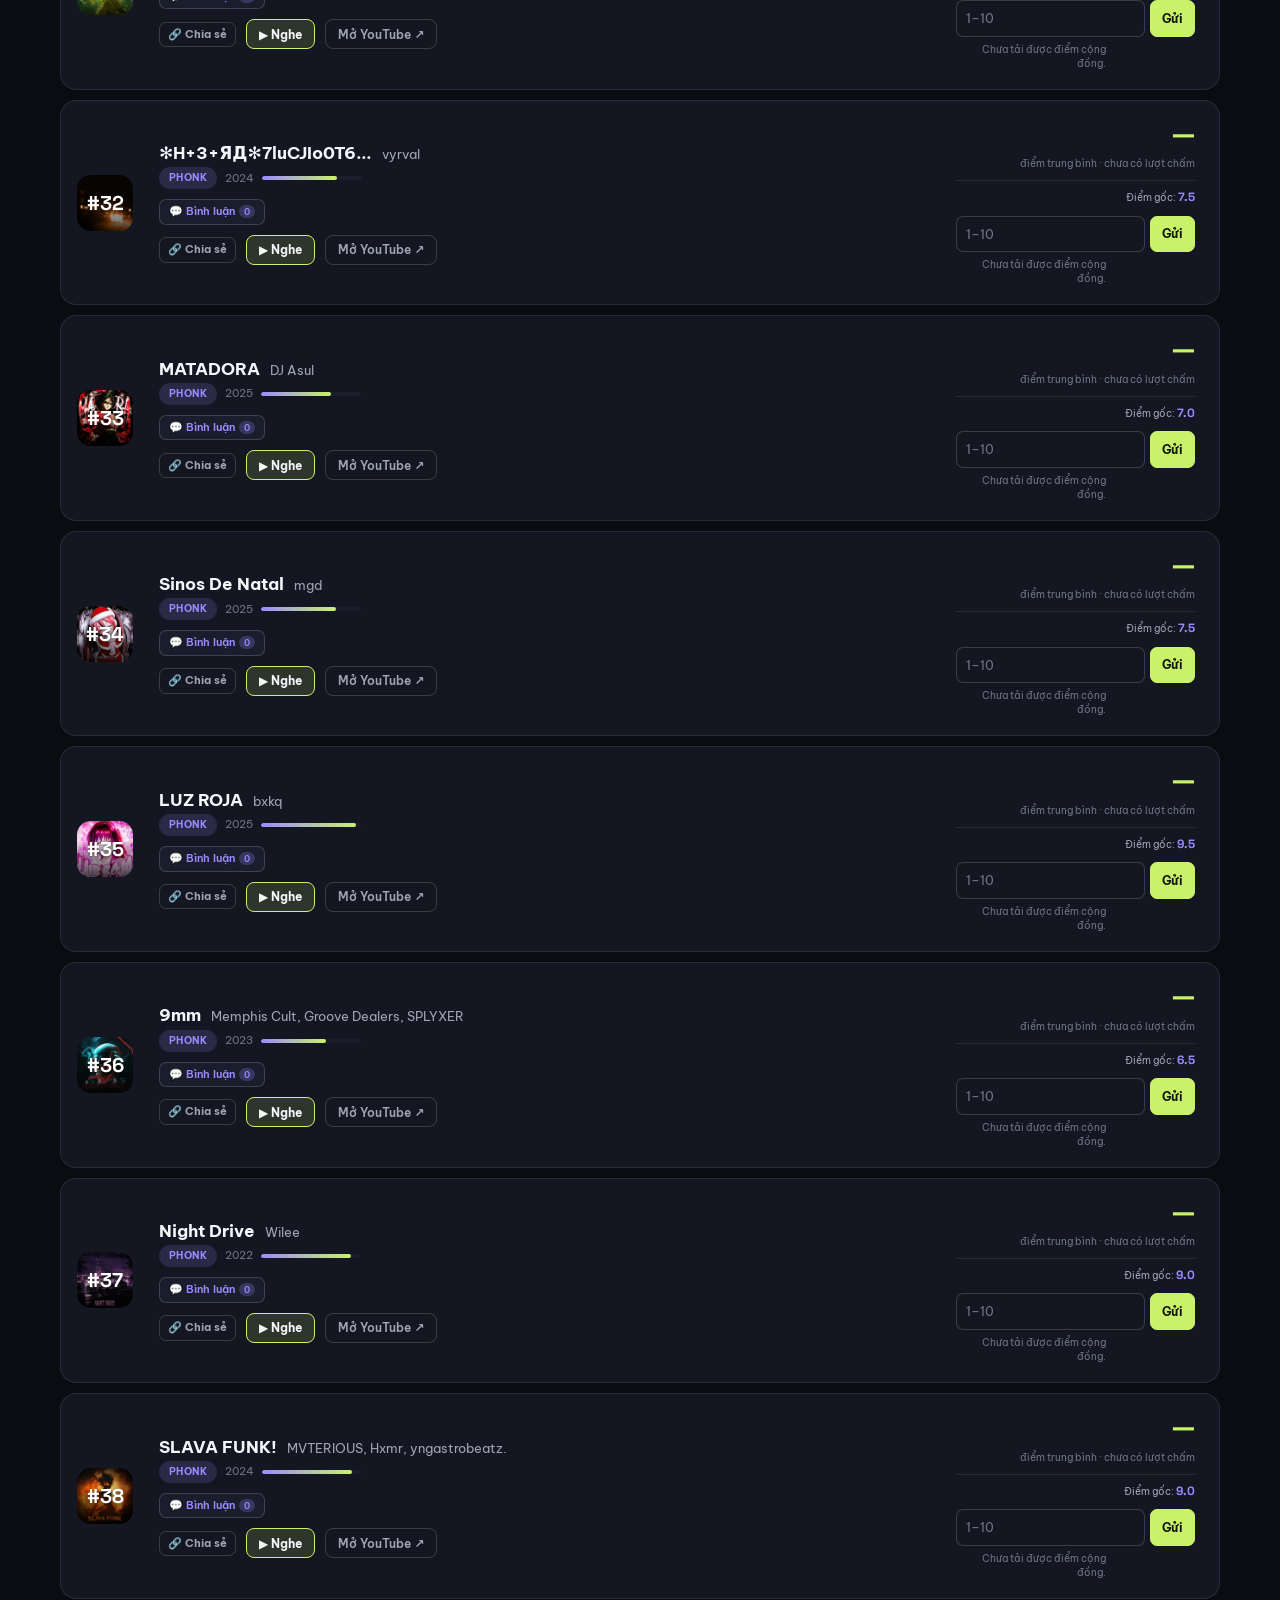
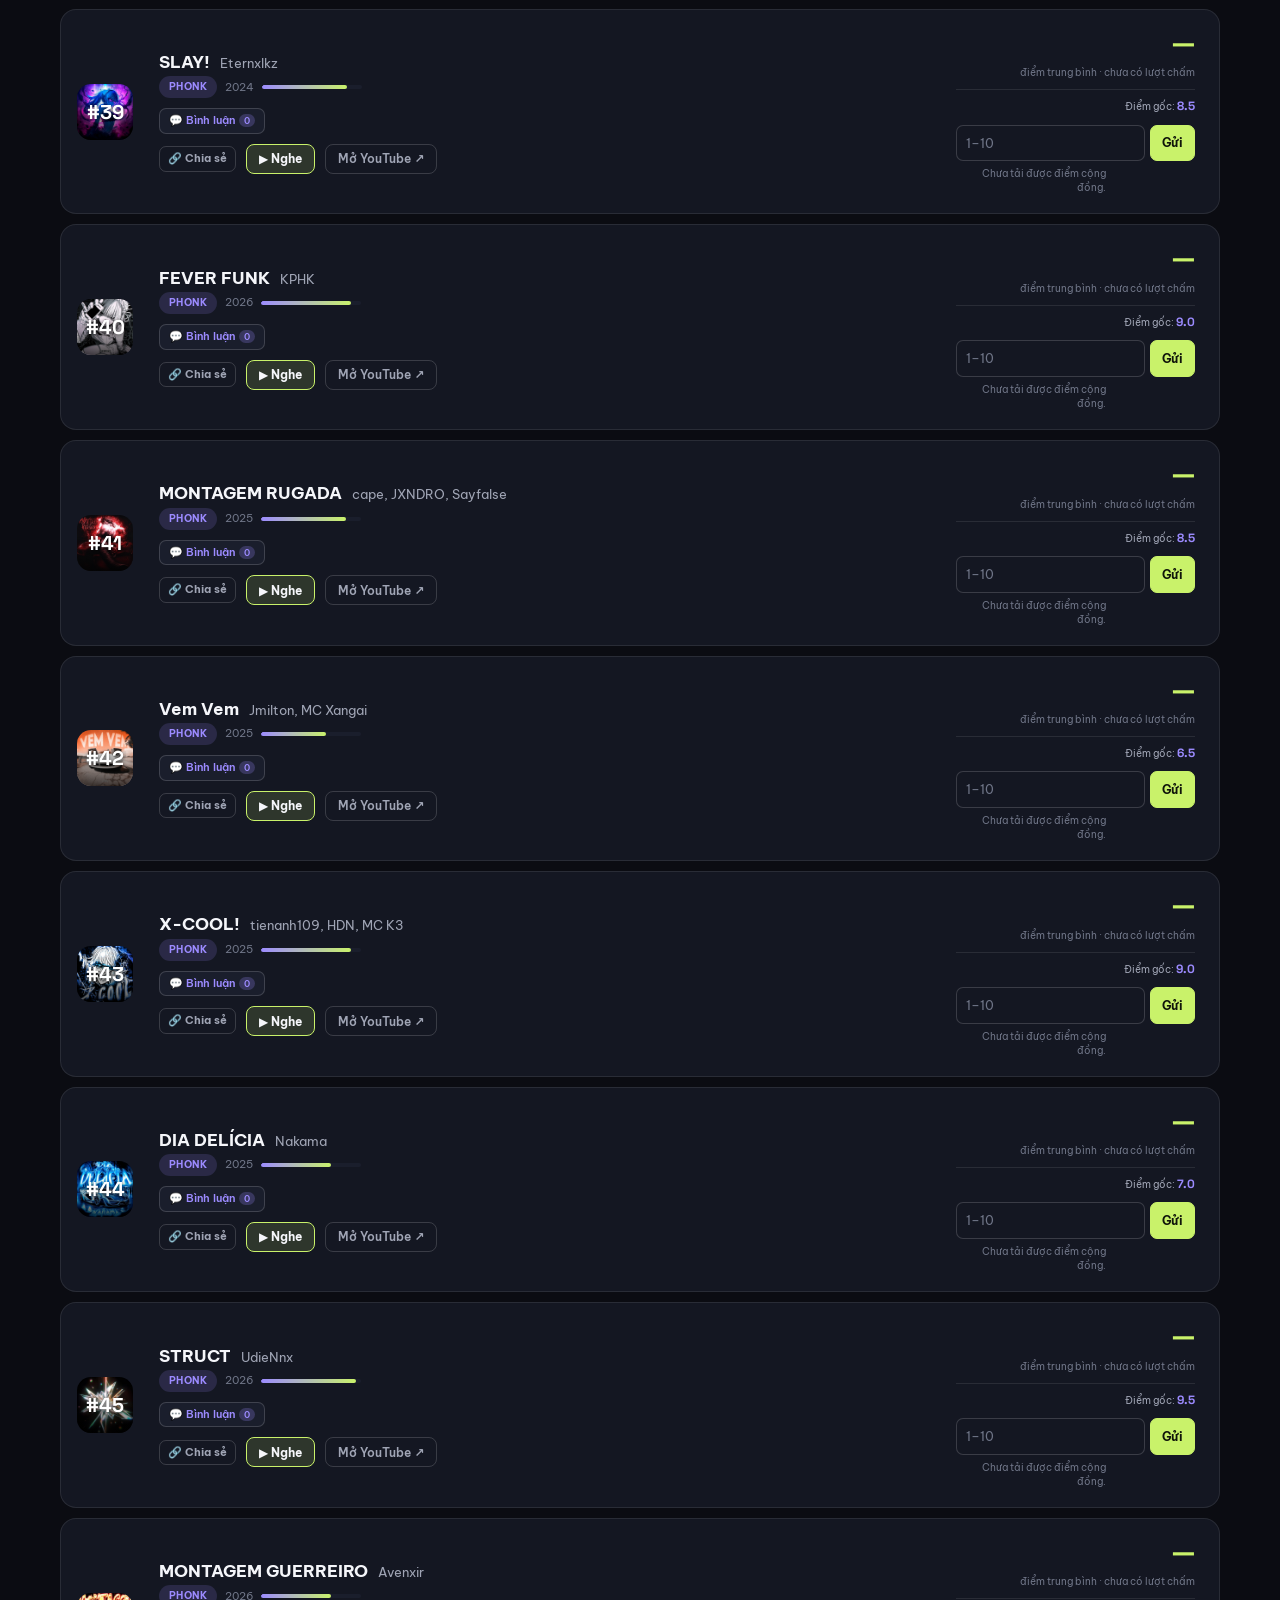
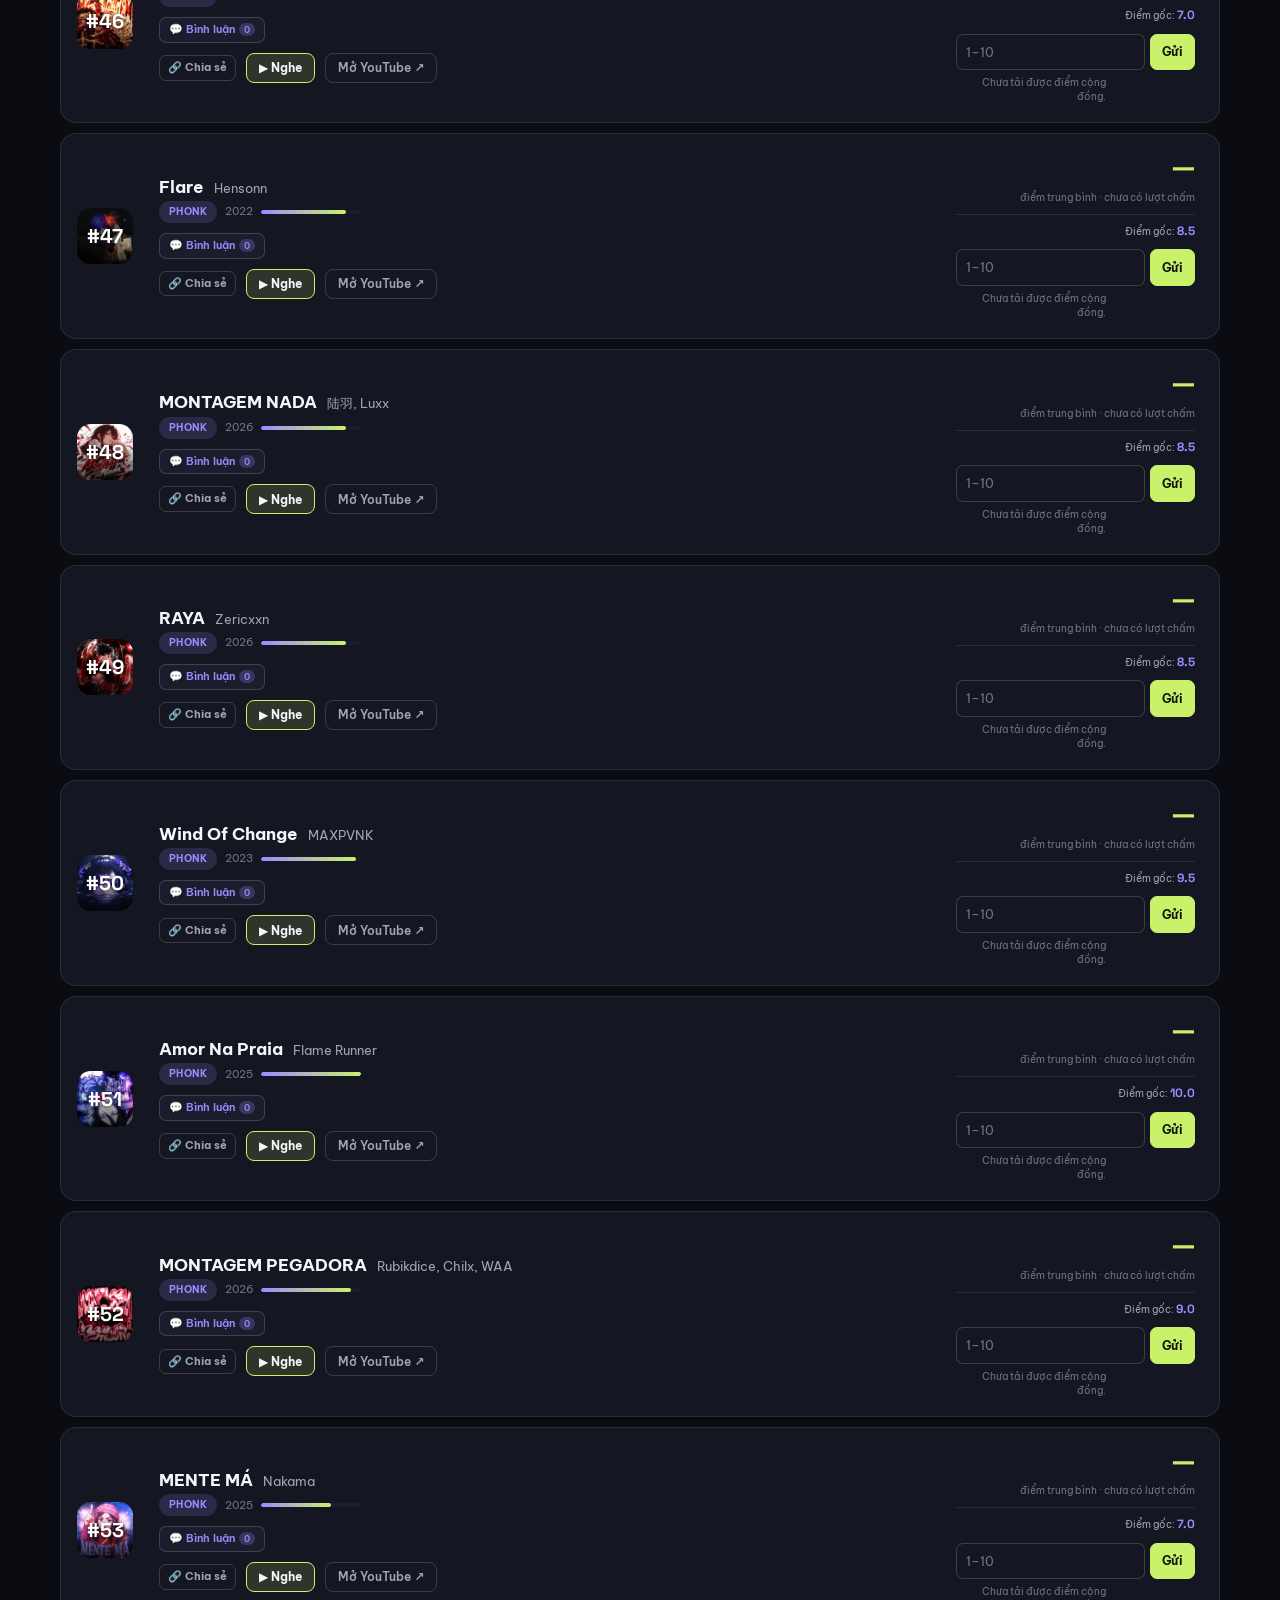
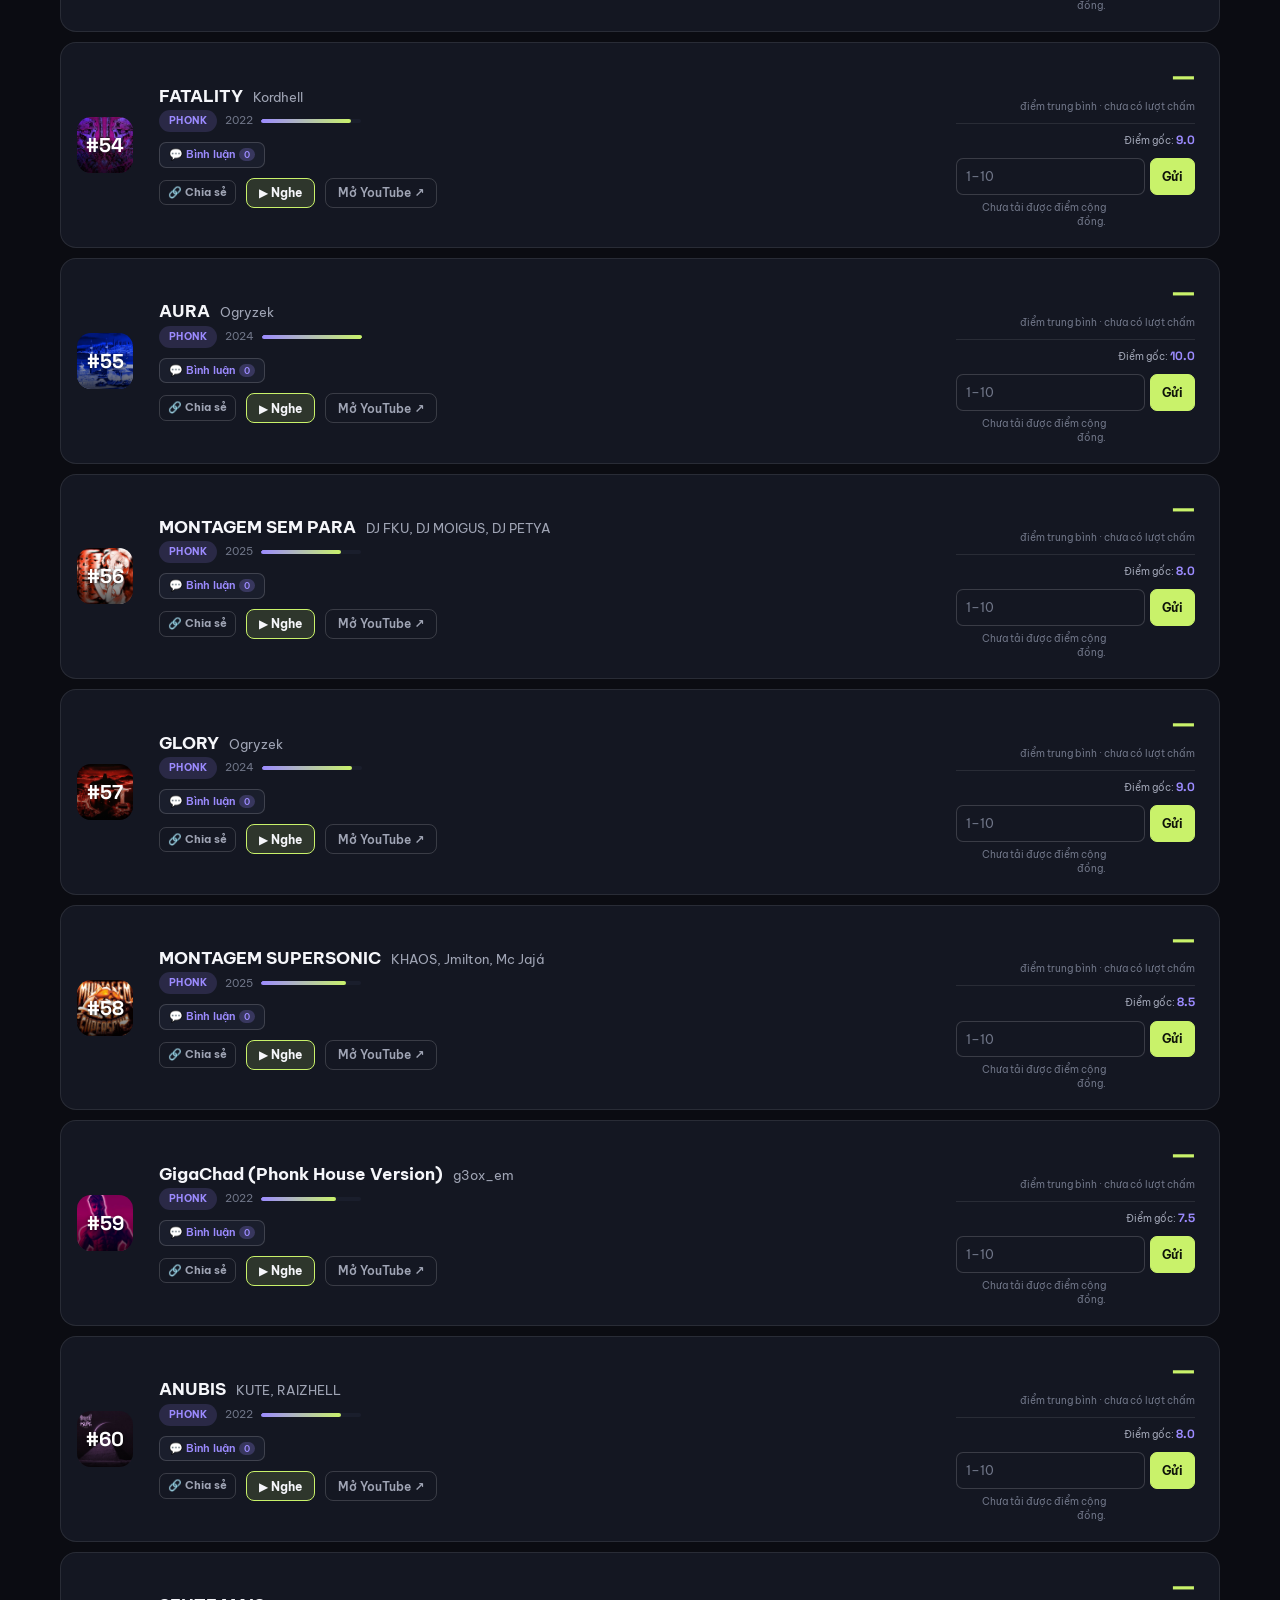
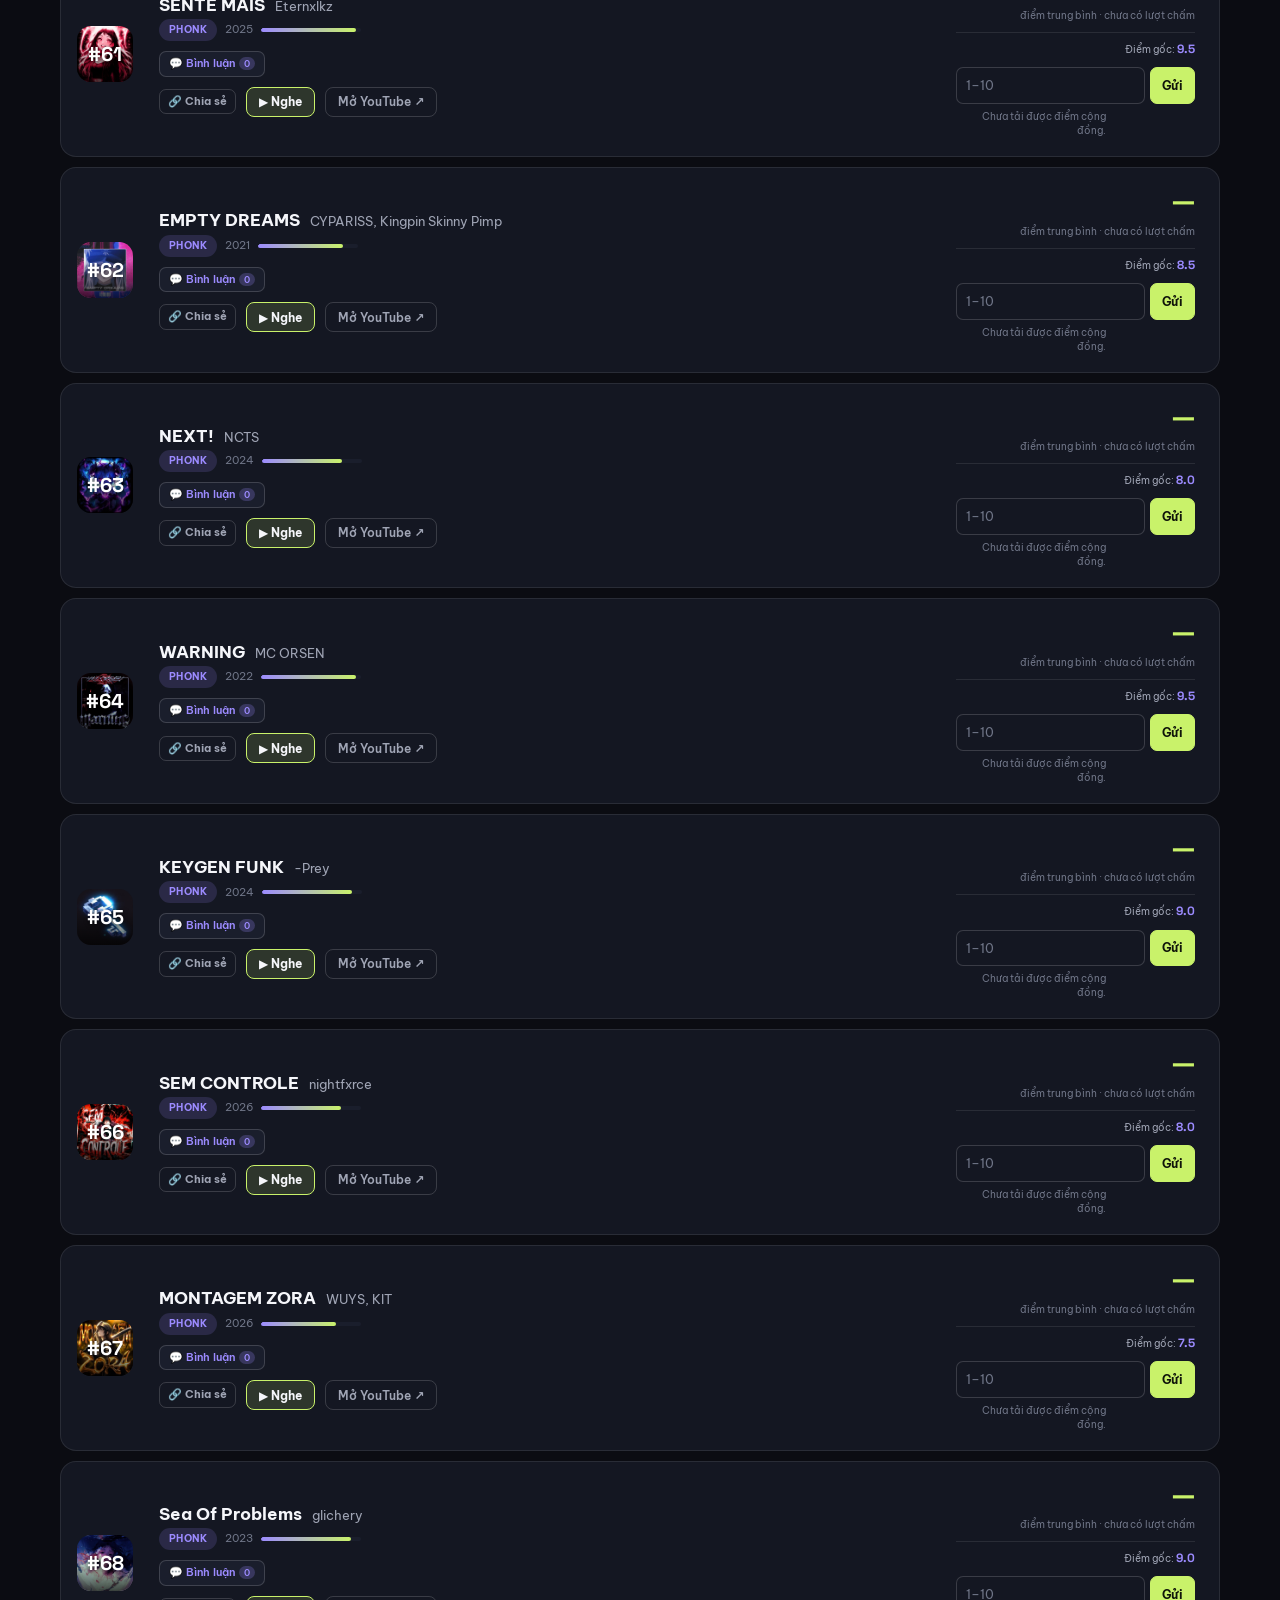
==== commit 2dab2624: "Thêm Trang Của tôi và tô đỏ tên admin trong bình luận Co-authored-by: arena-agent <297053741+arena-a" ====
--- a/index.html
+++ b/index.html
@@ -10,14 +10,14 @@
   <meta property="og:url" content="https://oribaka.github.io/soricia/">
   <meta name="theme-color" content="#0b0c12">
   <title>Soricia — Khám phá & chấm điểm nhạc</title>
-  <link rel="icon" type="image/svg+xml" href="assets/favicon.svg?v=60">
+  <link rel="icon" type="image/svg+xml" href="assets/favicon.svg?v=61">
   <link rel="preconnect" href="https://fonts.googleapis.com">
   <link rel="preconnect" href="https://fonts.gstatic.com" crossorigin>
   <link href="https://fonts.googleapis.com/css2?family=Be+Vietnam+Pro:wght@400;500;600;700;800&family=Space+Grotesk:wght@500;600;700&display=swap" rel="stylesheet">
-  <link rel="stylesheet" href="assets/css/style.css?v=60">
-  <script src="data/data.js?v=60"></script>
-  <script src="data/config.js?v=60"></script>
-  <script src="assets/js/app.js?v=60" defer></script>
+  <link rel="stylesheet" href="assets/css/style.css?v=61">
+  <script src="data/data.js?v=61"></script>
+  <script src="data/config.js?v=61"></script>
+  <script src="assets/js/app.js?v=61" defer></script>
 </head>
 <body data-page="music">
   <a class="skip-link" href="#main">Chuyển đến nội dung</a>
@@ -36,6 +36,9 @@
       </nav>
       <button class="account-btn" id="account-btn" type="button" aria-haspopup="dialog" aria-controls="account-modal">
         <span aria-hidden="true">👤</span><span id="account-label">Đăng nhập</span>
+      </button>
+      <button class="account-btn" id="my-btn" type="button" aria-haspopup="dialog" aria-controls="my-modal" hidden>
+        <span aria-hidden="true">⭐</span><span>Của tôi</span>
       </button>
       <button class="theme-toggle" id="theme-toggle" type="button" aria-label="Đổi giao diện sáng/tối" title="Đổi giao diện">
         <svg class="icon-moon" viewBox="0 0 24 24" aria-hidden="true"><path d="M20.4 14.5A8.6 8.6 0 0 1 9.5 3.6 8.6 8.6 0 1 0 20.4 14.5Z"/></svg>
@@ -292,6 +295,13 @@
       </div>
     </div>
   </div>
+  <div class="modal" id="my-modal" hidden>
+    <div class="modal-backdrop" data-close-my></div>
+    <div class="modal-box my-box" role="dialog" aria-modal="true" aria-labelledby="my-title">
+      <div class="modal-head"><h2 id="my-title">⭐ Của tôi</h2><button type="button" id="my-close" aria-label="Đóng">×</button></div>
+      <div id="my-content"></div>
+    </div>
+  </div>
   <div class="modal" id="comment-modal" hidden>
     <div class="modal-backdrop" data-close-comment></div>
     <div class="modal-box comment-box" role="dialog" aria-modal="true" aria-labelledby="comment-title">
--- a/assets/css/style.css
+++ b/assets/css/style.css
@@ -855,6 +855,40 @@
 .comment-meta button { border: 0; background: transparent; color: var(--muted); cursor: pointer; font-size: 11px; }
 .comment-meta button:hover { color: var(--pink); }
 .comment-item p { margin: 6px 0 0; white-space: pre-wrap; word-break: break-word; }
+.comment-author.is-owner { color: #ff7b72; font-weight: 800; }
+.comment-owner-tag {
+  color: #ff7b72; border: 1px solid rgba(255, 123, 114, .55); border-radius: 99px;
+  padding: 0 6px; font-size: 9px; font-weight: 800; letter-spacing: .03em;
+}
+
+/* Trang "Của tôi" */
+.my-box { max-width: 560px; }
+.my-stats { display: flex; flex-wrap: wrap; gap: 8px; margin: 12px 0 4px; }
+.my-stats span {
+  background: var(--surface-2); border: 1px solid var(--border-strong); border-radius: 99px;
+  padding: 5px 11px; font-size: 12px; color: var(--muted);
+}
+.my-stats b { color: var(--text); }
+.my-heading { margin: 18px 0 8px; font-size: 14px; }
+.my-row {
+  display: flex; align-items: center; gap: 10px; padding: 8px 10px; margin-bottom: 6px;
+  background: var(--surface-2); border: 1px solid var(--border-strong); border-radius: 12px;
+}
+.my-goto {
+  flex: 1; min-width: 0; text-align: left; background: none; border: 0; cursor: pointer;
+  display: grid; gap: 1px; color: var(--text); font: inherit;
+}
+.my-goto:hover .my-row-title { color: var(--accent); }
+.my-row-title { font-size: 13px; font-weight: 700; white-space: nowrap; overflow: hidden; text-overflow: ellipsis; }
+.my-row-sub { font-size: 11px; color: var(--muted); white-space: nowrap; overflow: hidden; text-overflow: ellipsis; }
+.my-comment-text { font-size: 12px; color: var(--muted); white-space: nowrap; overflow: hidden; text-overflow: ellipsis; }
+.my-score, .my-community { font-size: 12px; color: var(--muted); white-space: nowrap; }
+.my-score b { color: var(--accent); }
+.my-del {
+  border: 0; background: transparent; color: var(--muted); cursor: pointer; font-size: 12px; flex-shrink: 0;
+}
+.my-del:hover { color: var(--pink); }
+#my-content { max-height: 62vh; overflow: auto; }
 #comment-text {
   width: 100%; padding: 10px 12px; border-radius: 10px; resize: vertical;
   border: 1px solid var(--border-strong); background: var(--surface-2); color: var(--text);
